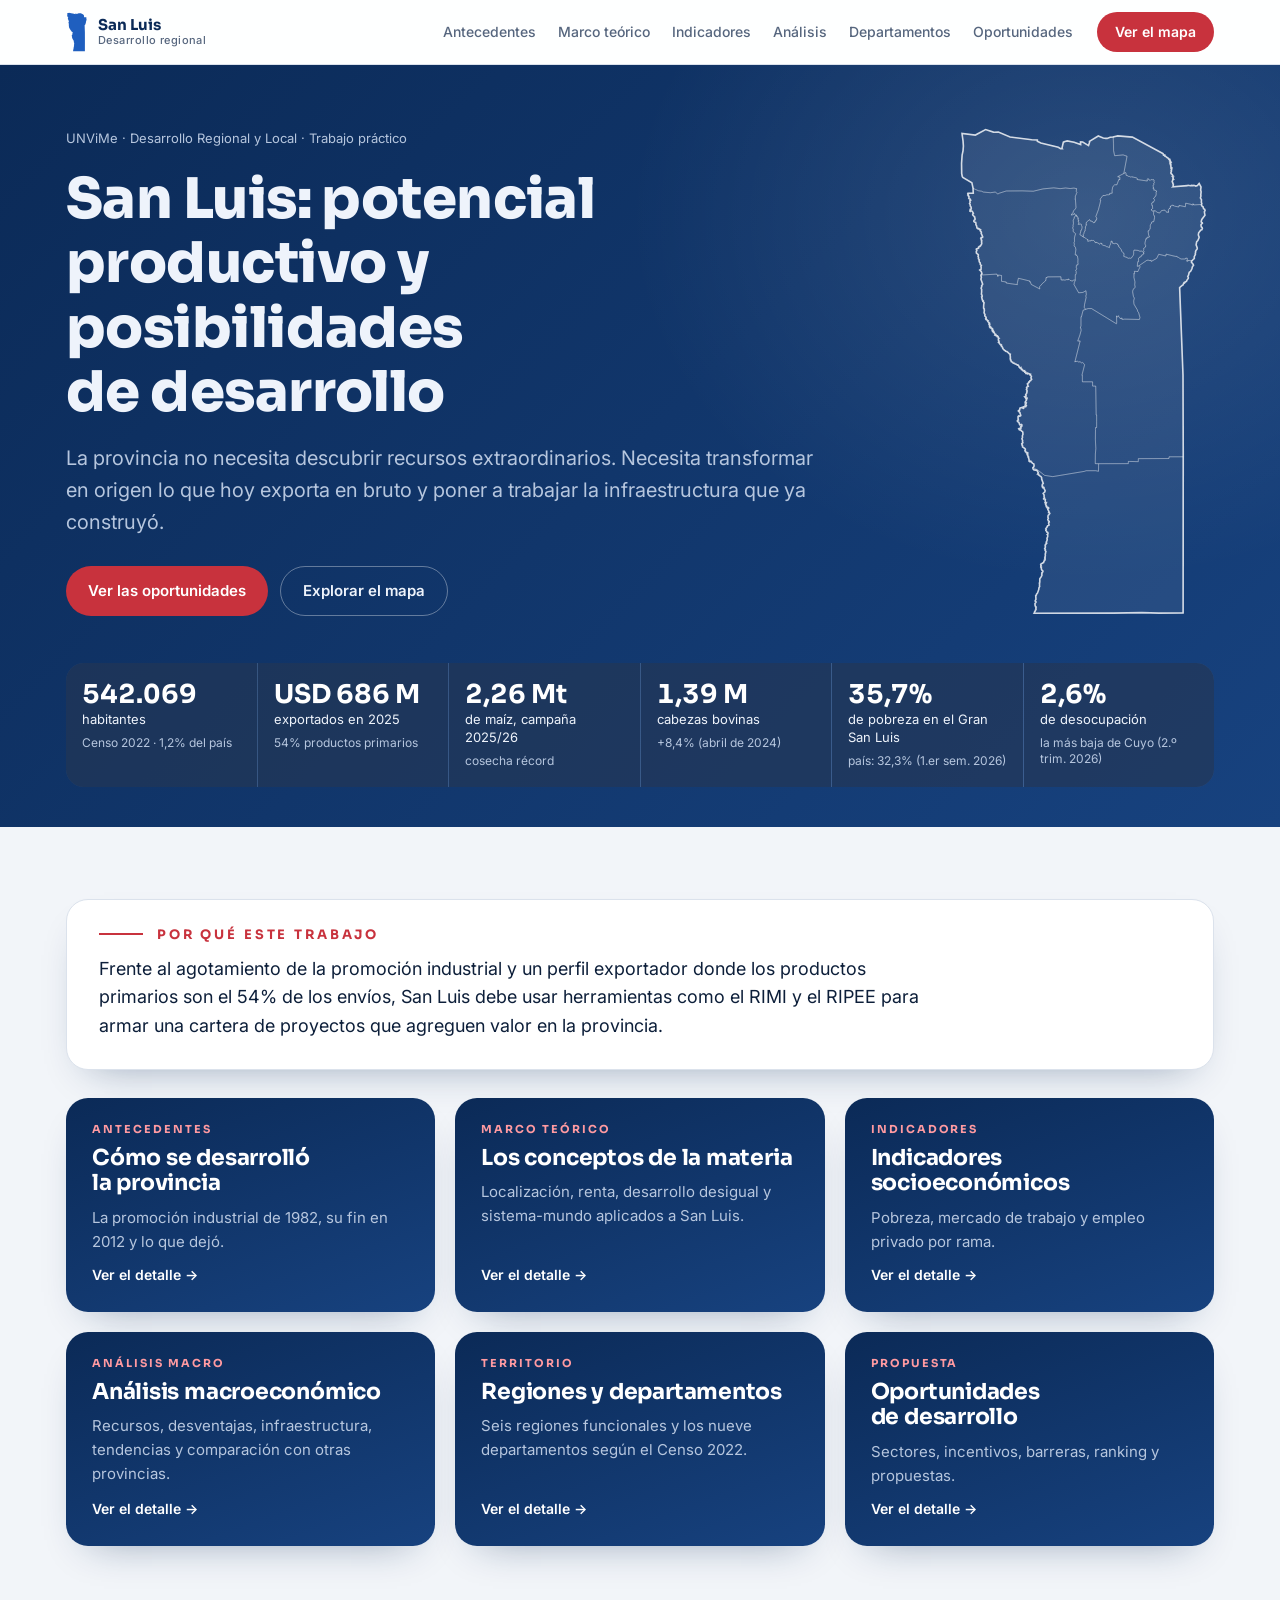
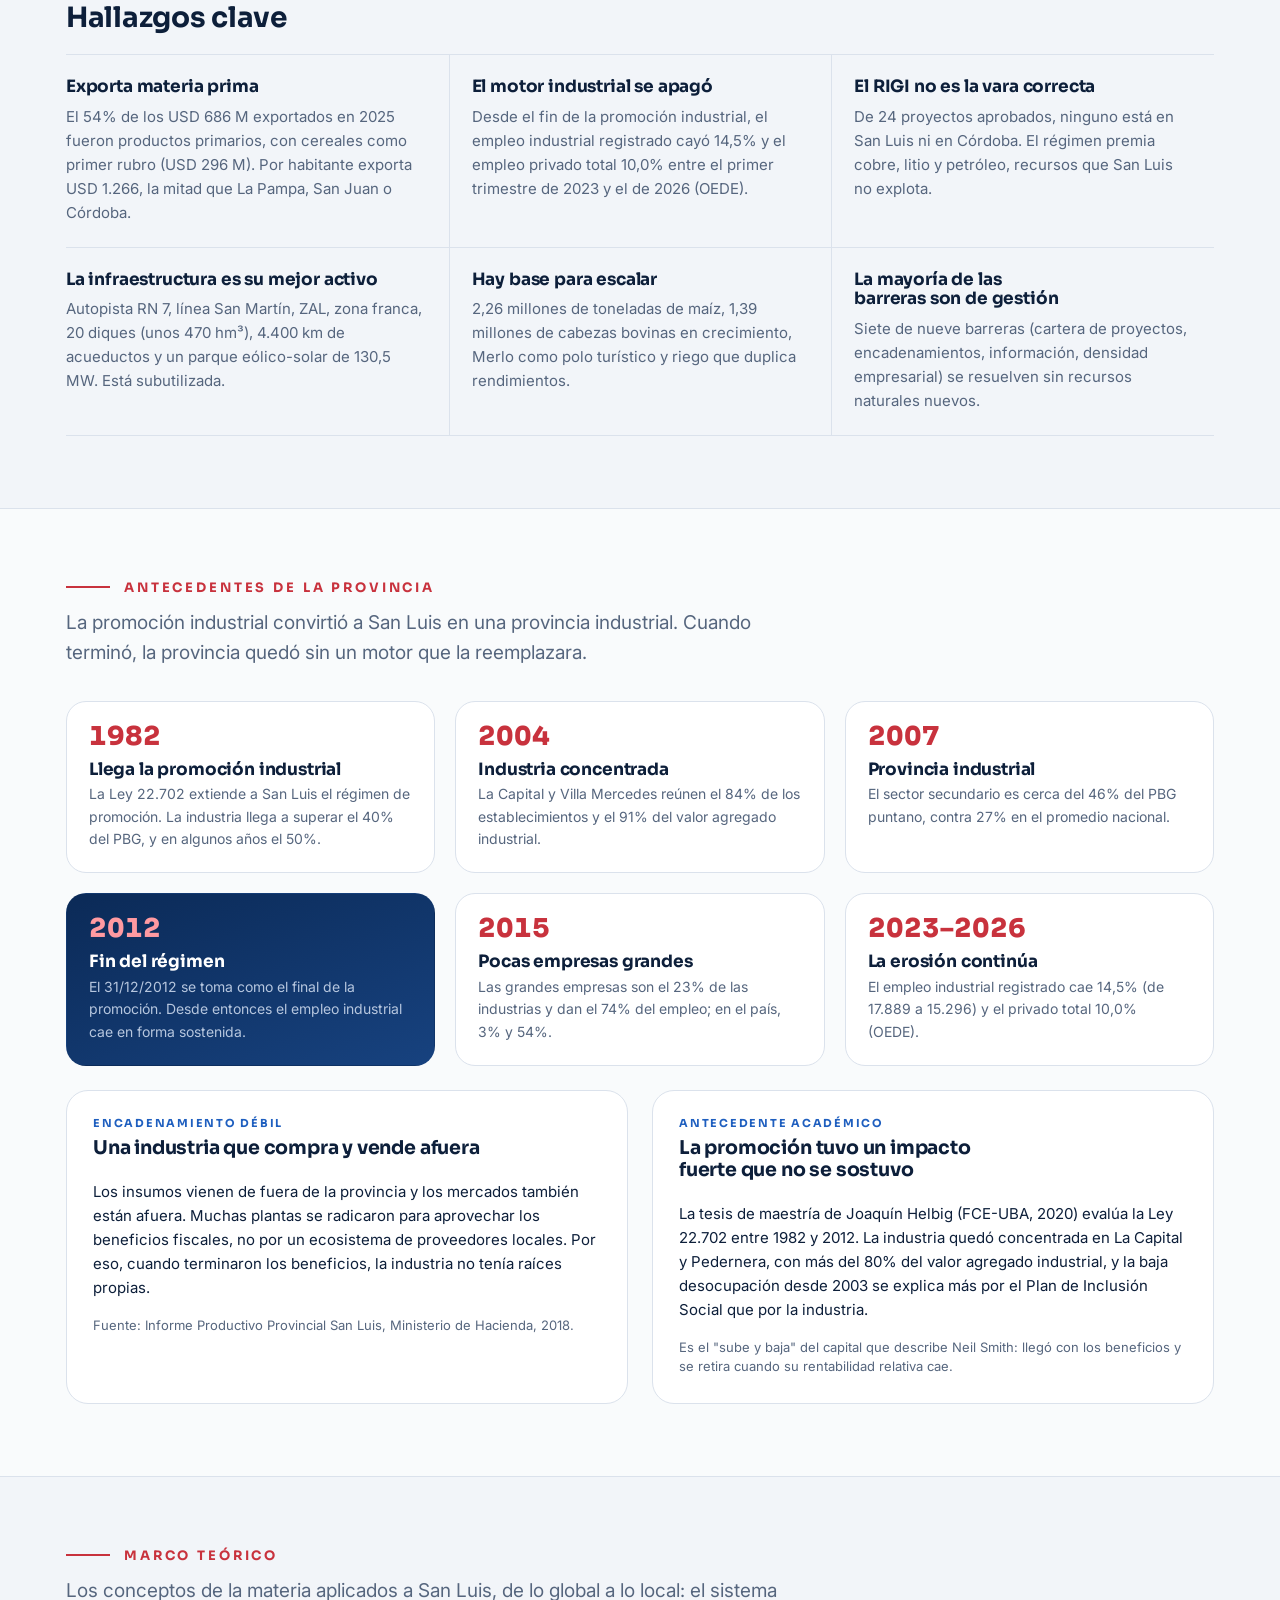
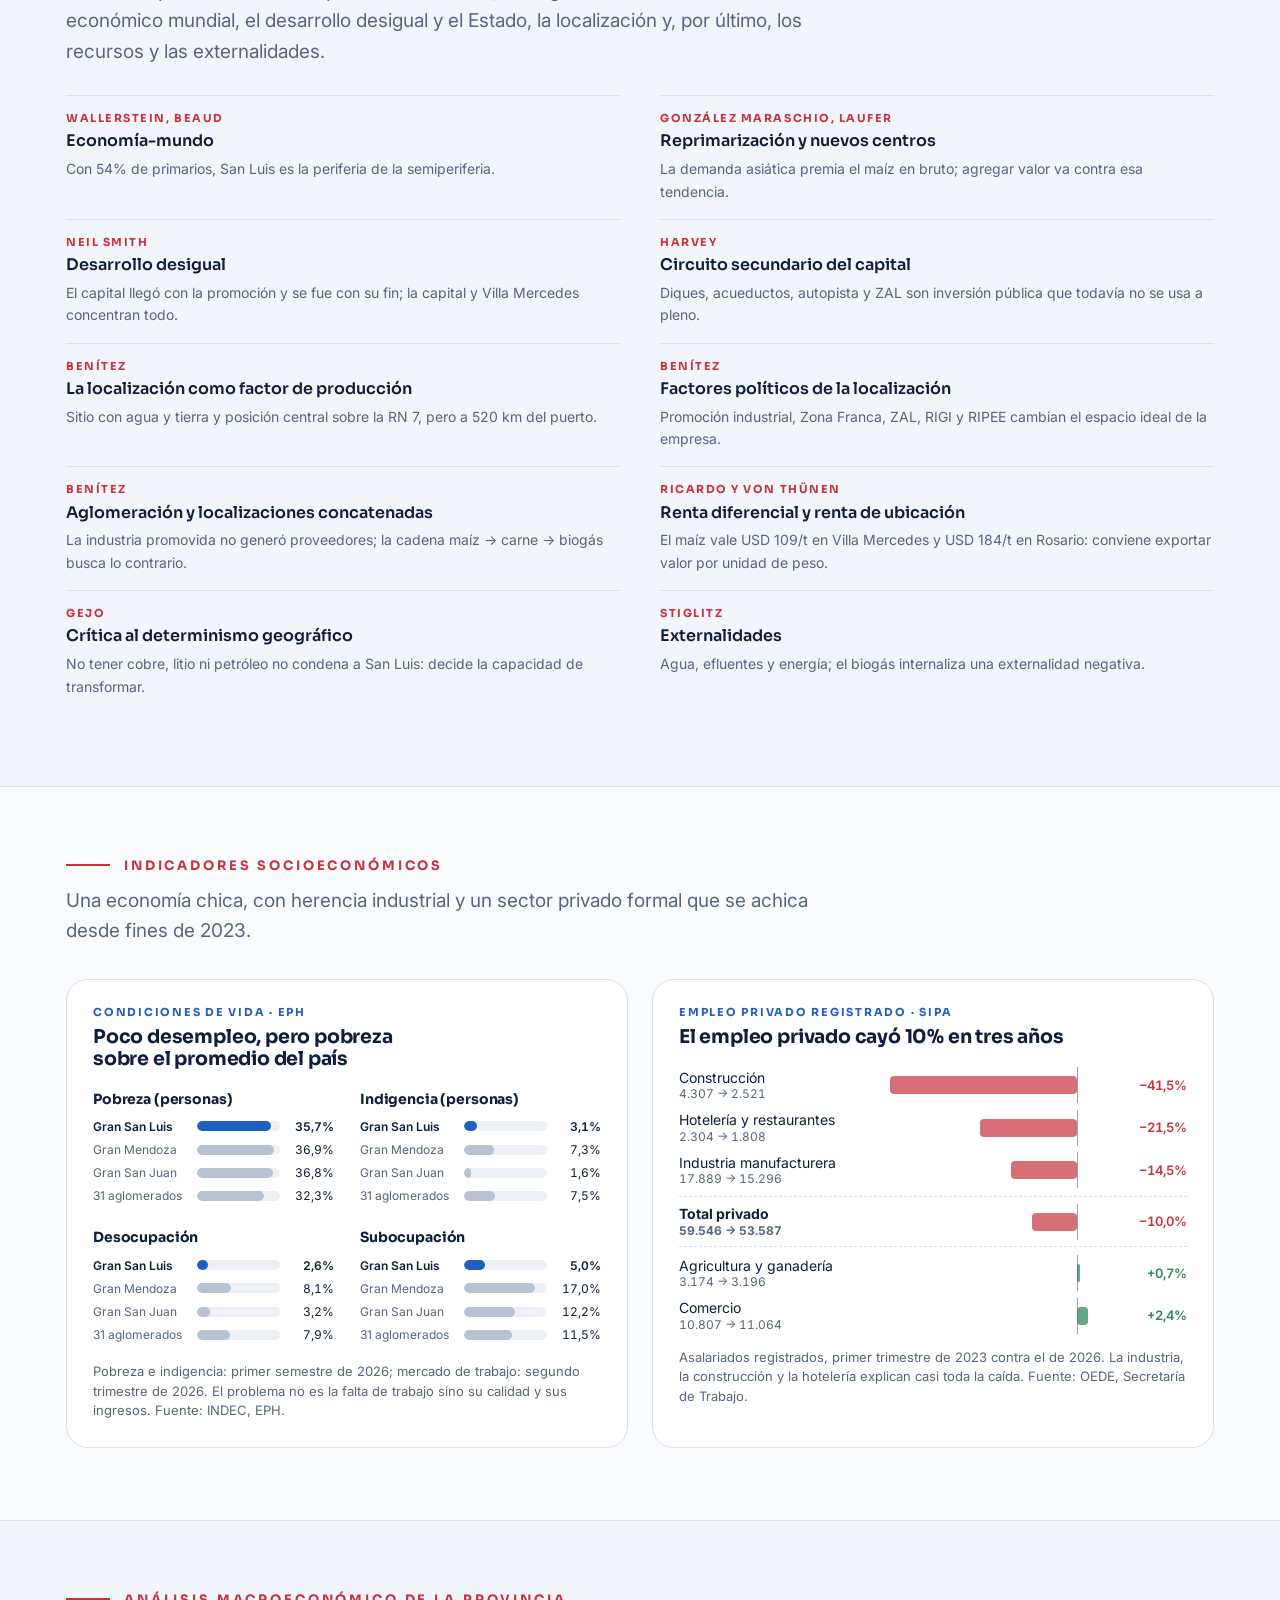
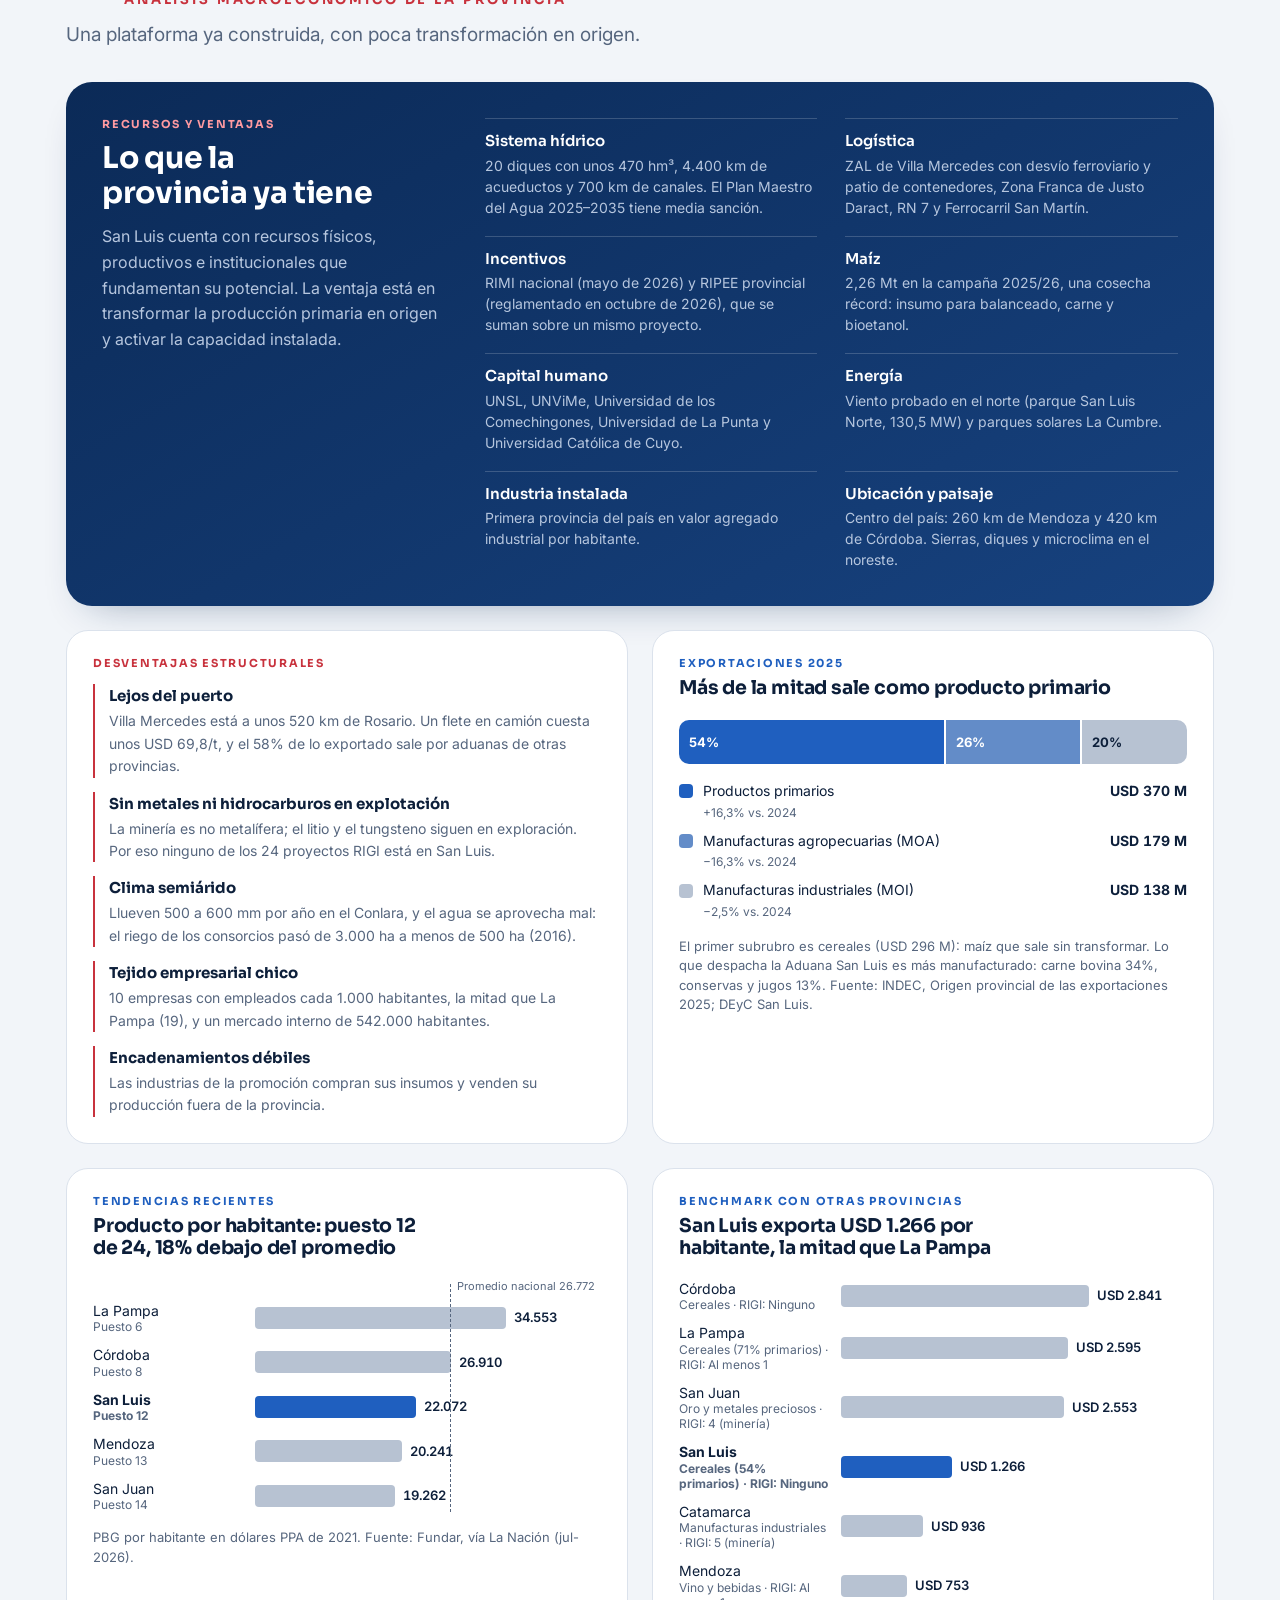
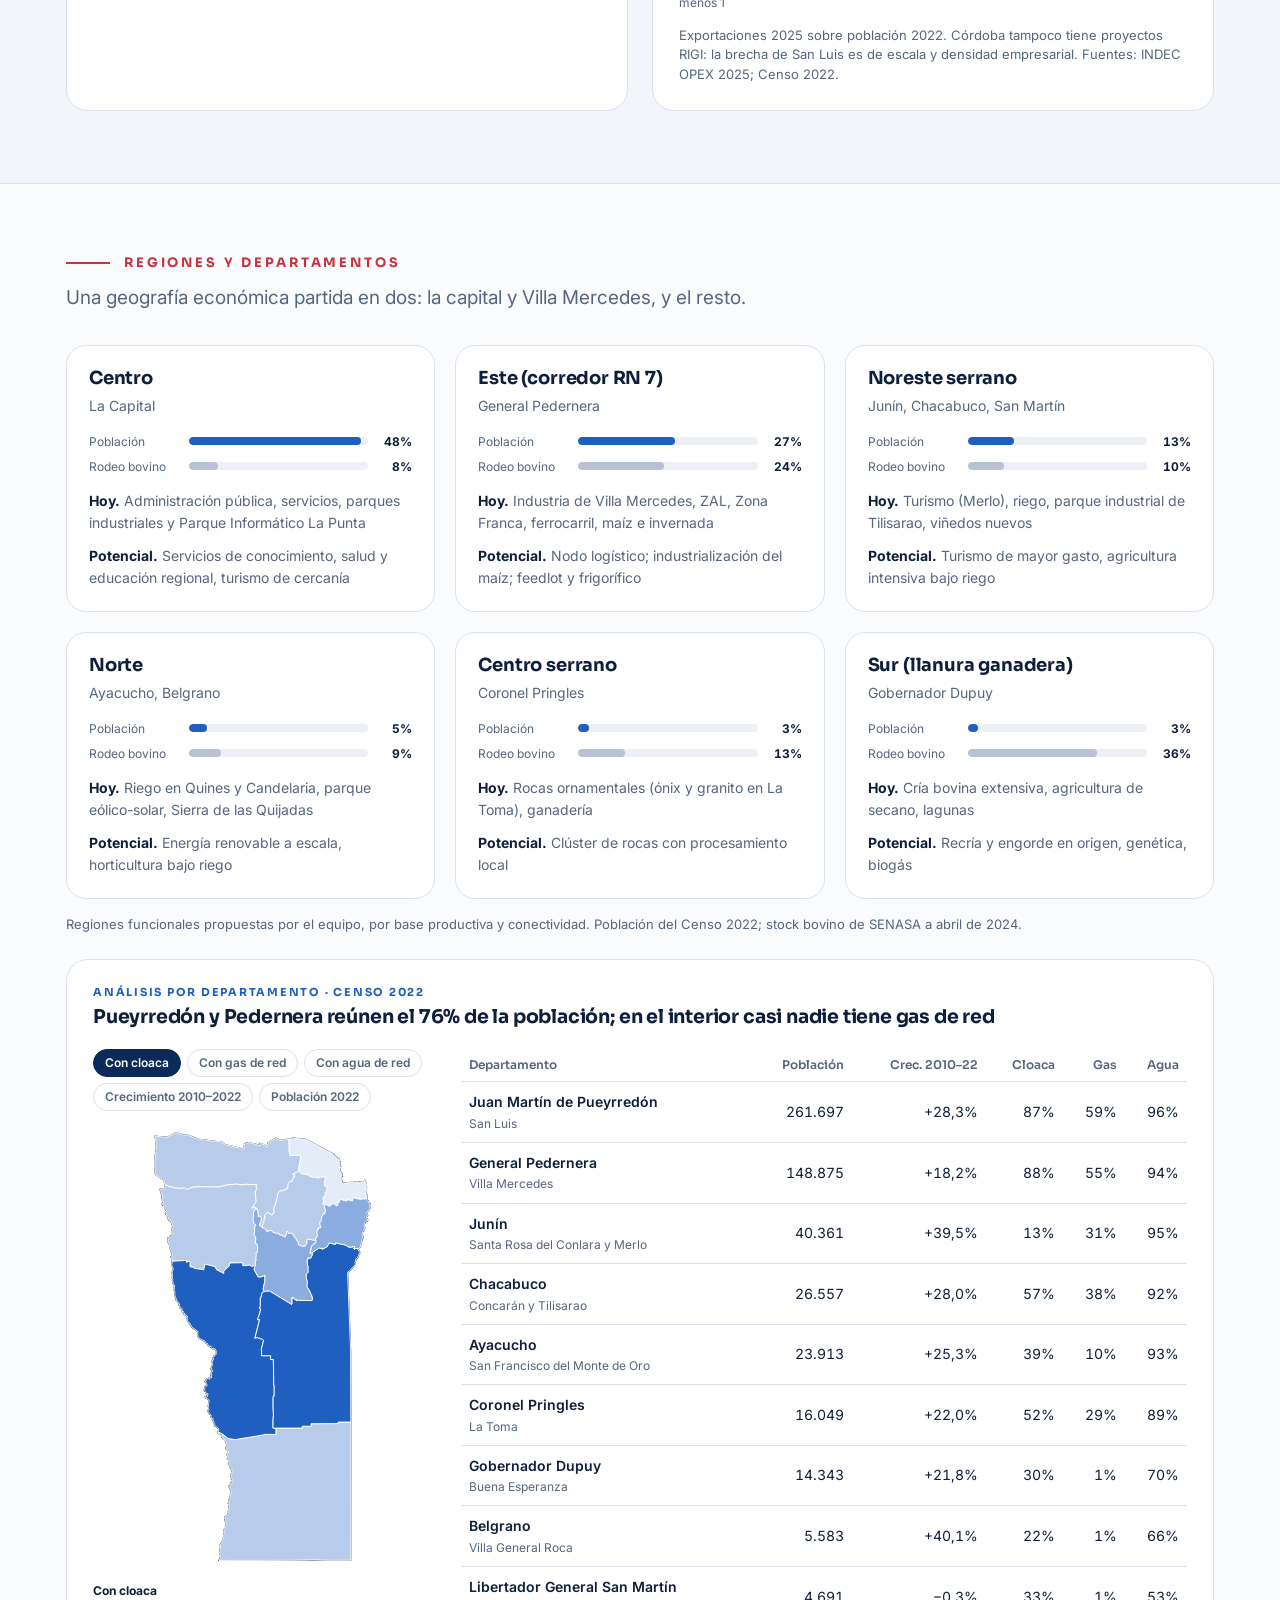
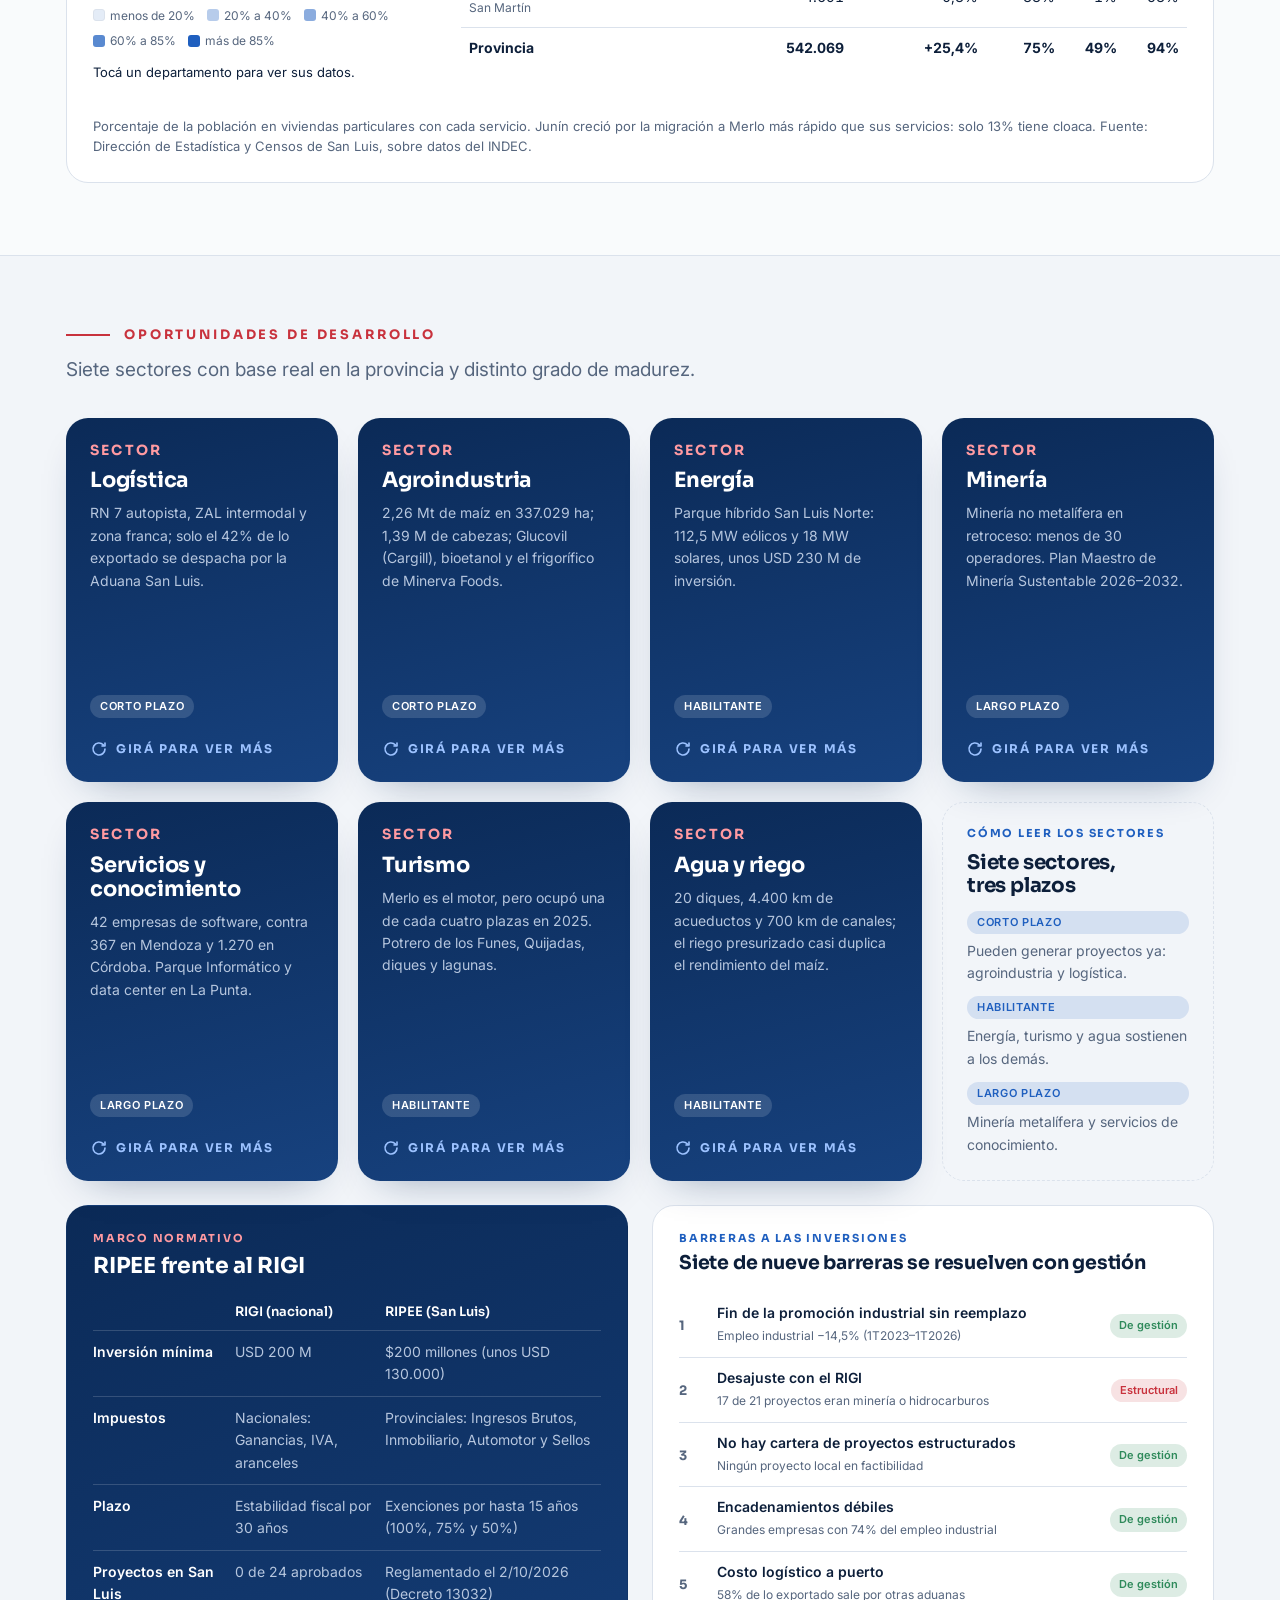
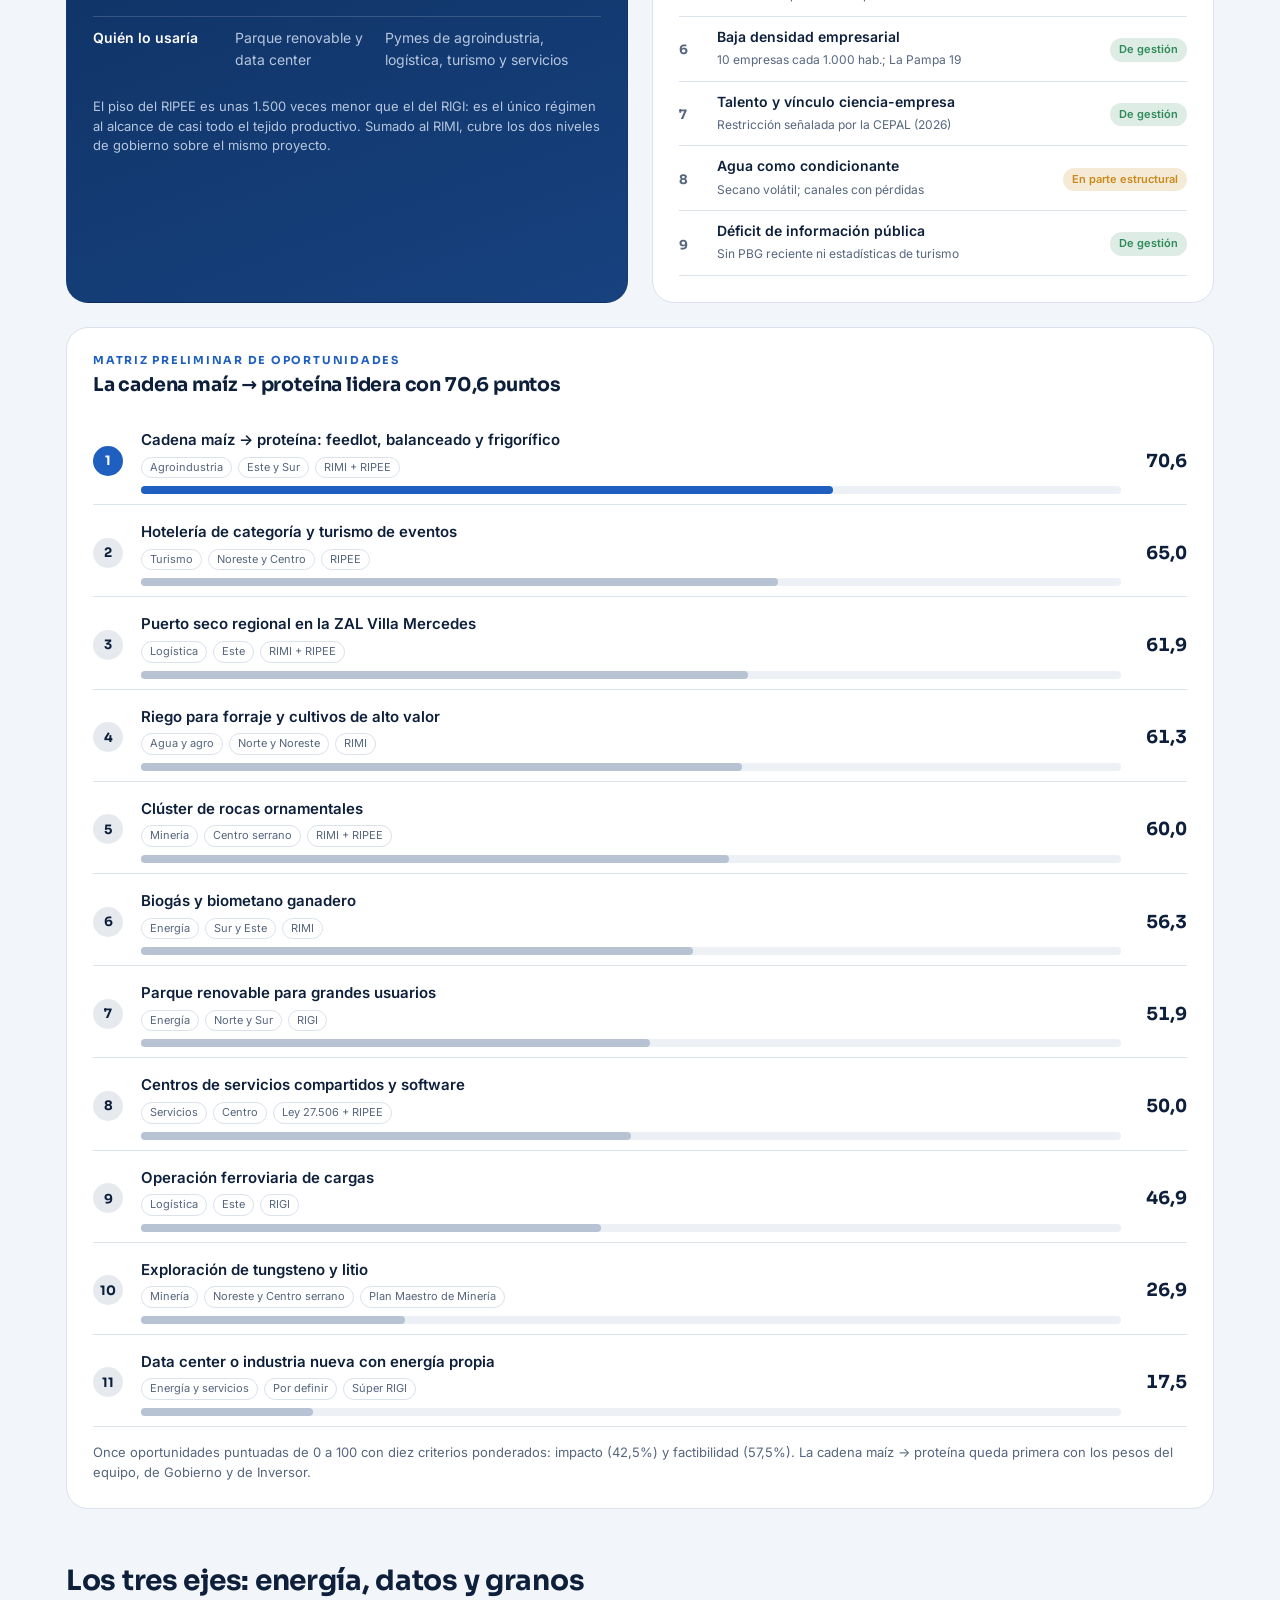
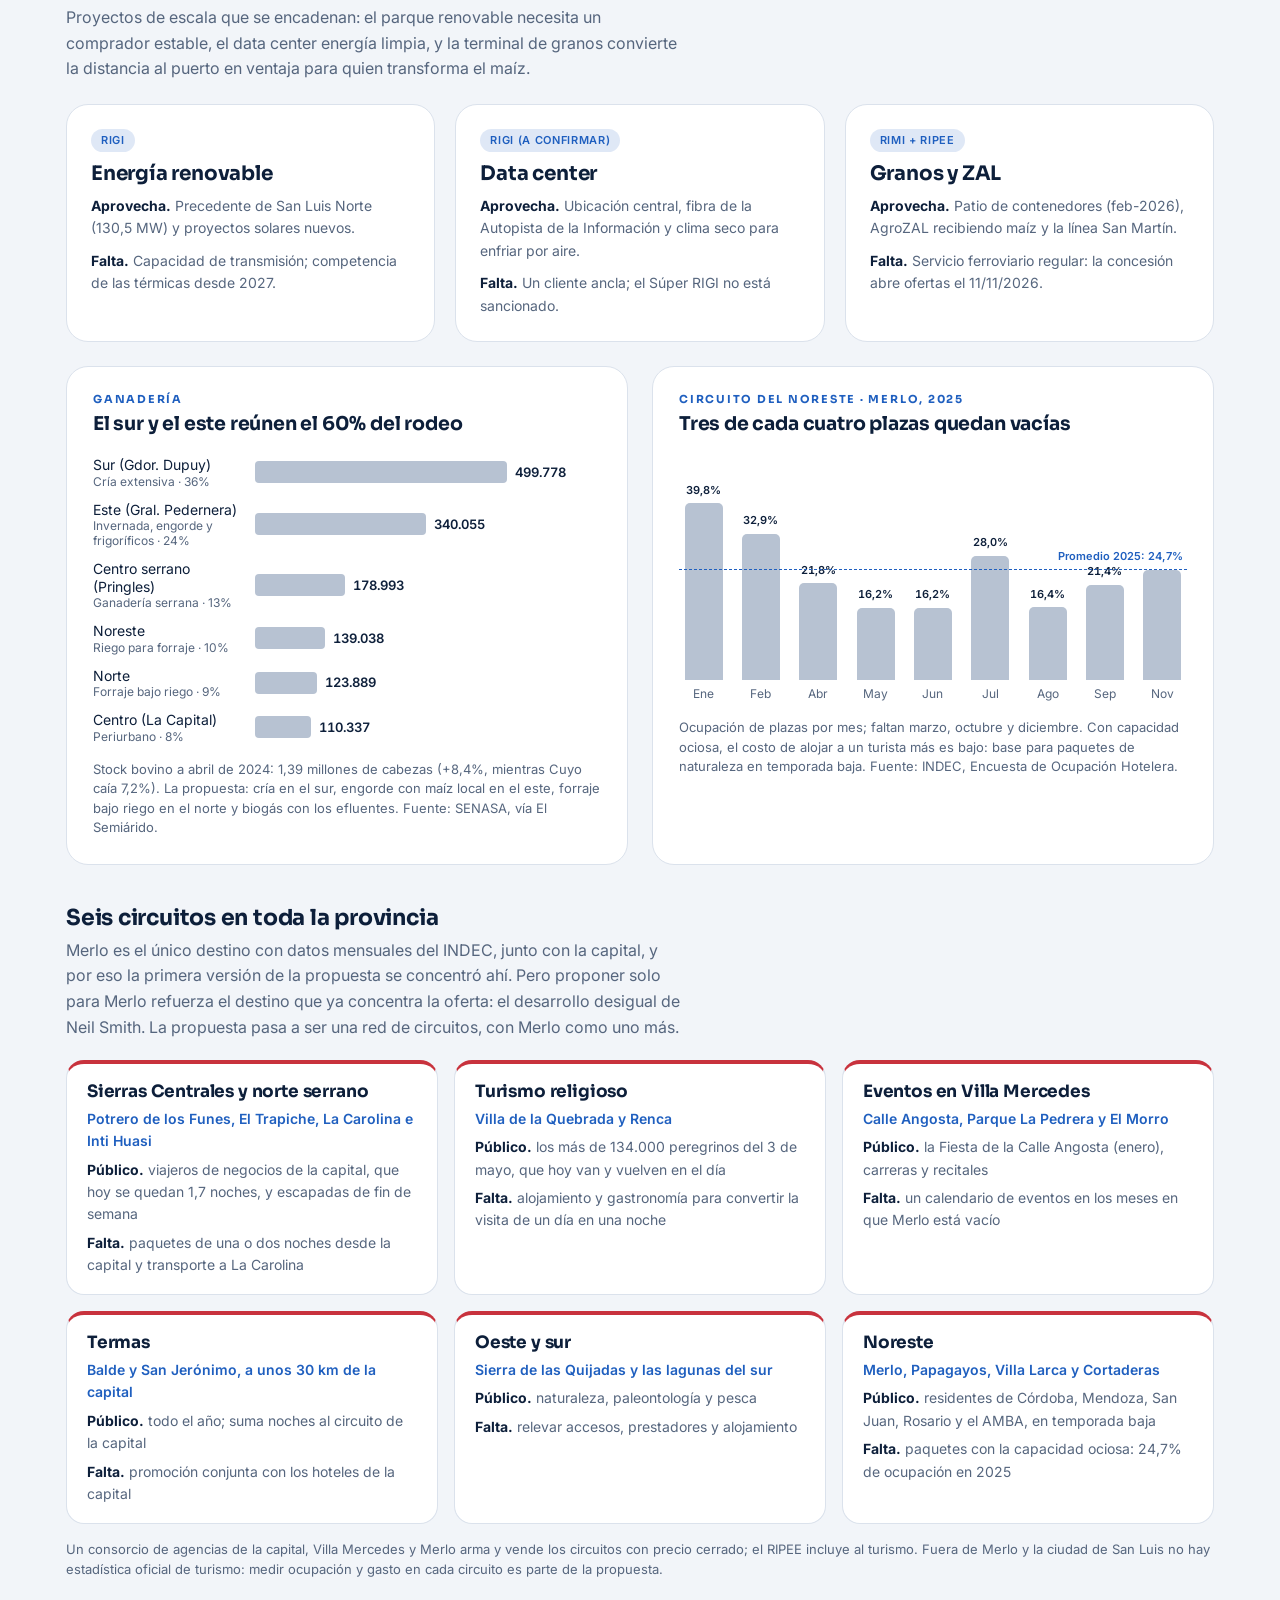
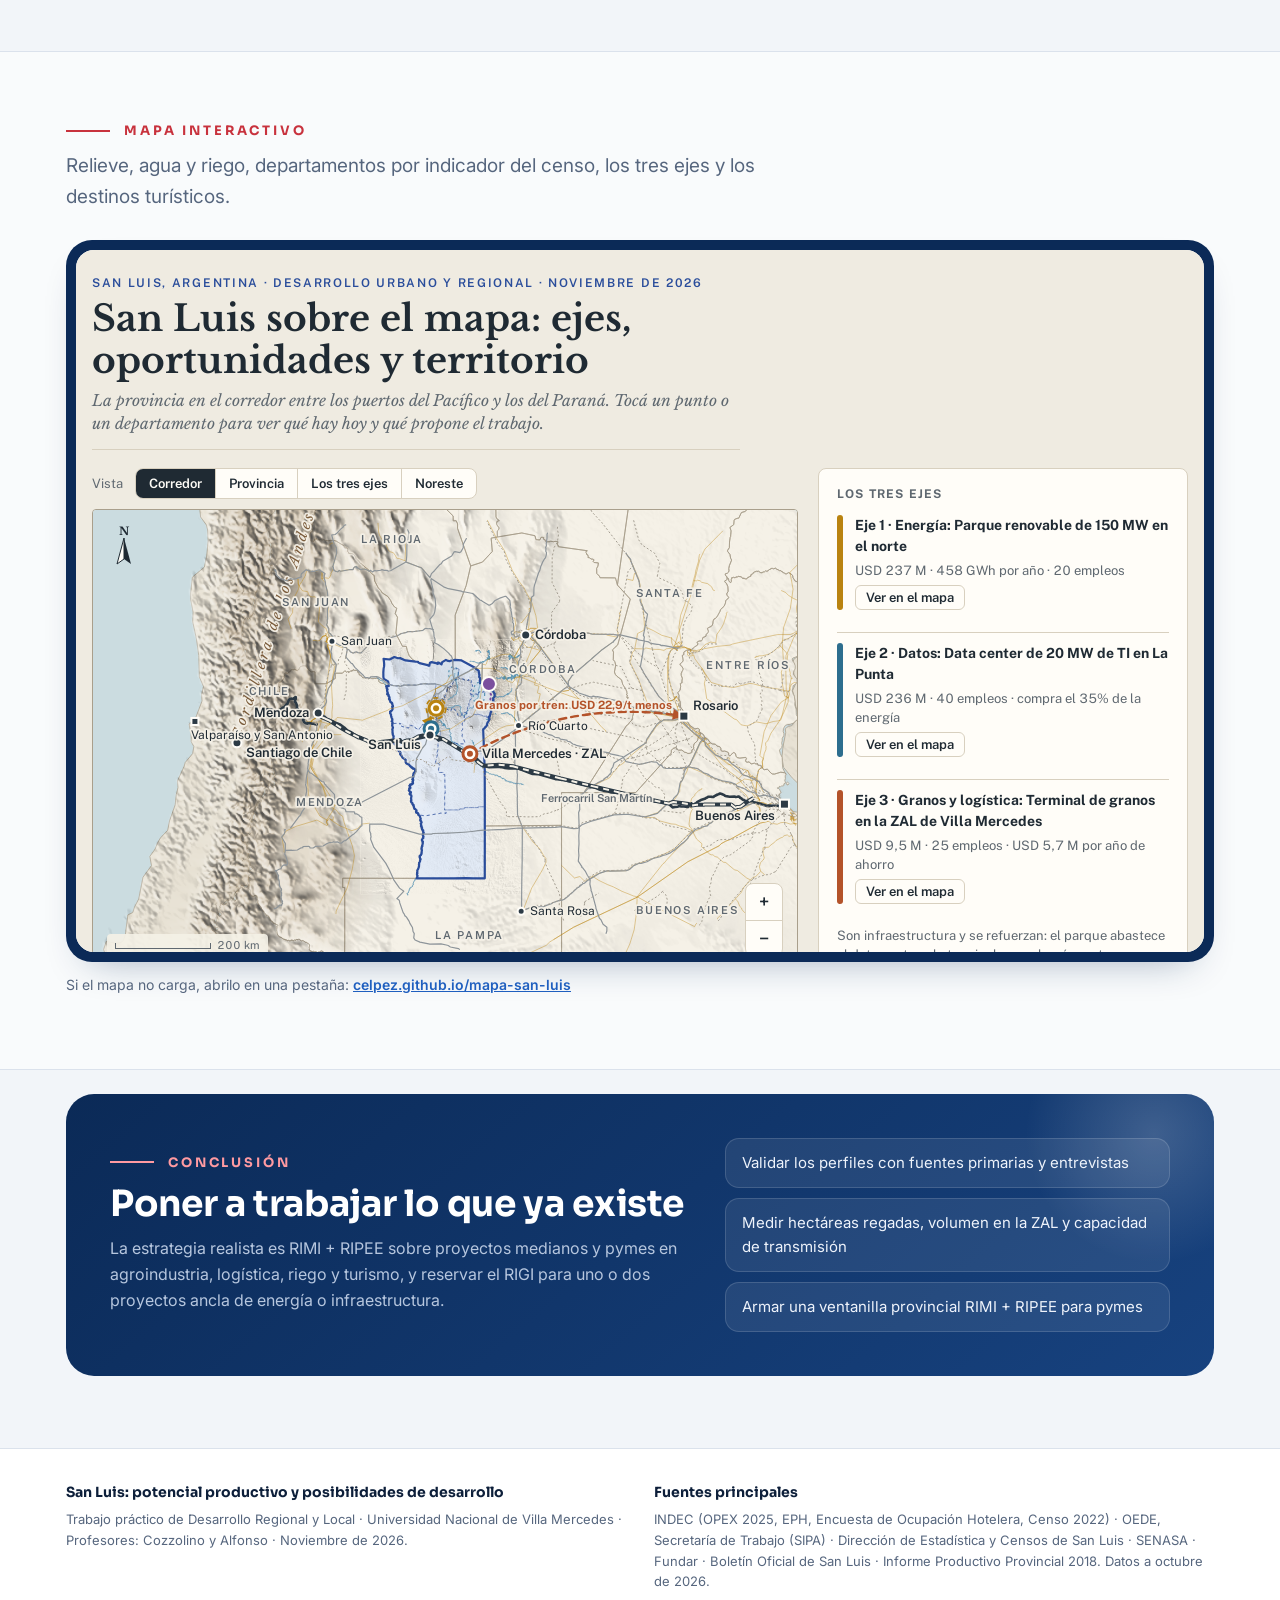
==== sitio/index.html @ ccb3127e "Sitio: marco teórico de lo global a lo local Co-Authored-By: Claude Opus 5.5 <noreply@anthropic.com>" ====
<!doctype html><html lang="es"><head><meta charset="utf-8"><meta name="viewport" content="width=device-width,initial-scale=1,viewport-fit=cover"><style>:root{color-scheme:light}body{margin:0;font:14px system-ui}img{max-width:100%}[hidden]{display:none!important}</style></head><body><title>Potencial productivo de San Luis</title>
<meta name="claude:viewport-fit-sides" content="cover">
<link rel="preconnect" href="https://fonts.googleapis.com">
<link rel="preconnect" href="https://fonts.gstatic.com" crossorigin>
<link rel="stylesheet" href="https://fonts.googleapis.com/css2?family=Inter:wght@400;500;600;700&family=Sora:wght@500;600;700;800&display=swap">
<style>/* Layout: light cool page, deep-navy feature cards with rounded 22px corners, red letter-spaced eyebrows with a rule, content in a 1180px column. */
:root {
  --bg: #f2f5f9;
  --surface: #ffffff;
  --ink: #0d1f3a;
  --muted: #56667e;
  --line: #dbe2ec;
  --navy: #0b2a57;
  --navy-2: #17427f;
  --on-navy: #eef3fb;
  --on-navy-muted: #b6c6de;
  --red: #c8323d;
  --accent: #1f5fbf;
  --grey: #b7c2d2;
  --good: #2f8a5b;
  --bad: #c8323d;
  --warn: #c98a1b;
  --shadow: 0 18px 40px -24px rgba(11, 42, 87, .45);
  --f-display: "Sora", "Segoe UI", system-ui, sans-serif;
  --f-body: "Inter", "Segoe UI", system-ui, sans-serif;
}
@media (prefers-color-scheme: dark) {
  :root:not([data-theme="light"]) {
    --bg: #0a1322; --surface: #111d31; --ink: #e6edf7; --muted: #9aaac1; --line: #22334f;
    --navy: #0f3068; --navy-2: #1b4a8f; --on-navy: #eef3fb; --on-navy-muted: #b9c8e0;
    --red: #f06a73; --accent: #6ea4f4; --grey: #44546e; --good: #5cc28c; --bad: #f06a73; --warn: #e8b04a;
    --shadow: 0 18px 40px -24px rgba(0, 0, 0, .7); color-scheme: dark;
  }
}
:root[data-theme="dark"] {
  --bg: #0a1322; --surface: #111d31; --ink: #e6edf7; --muted: #9aaac1; --line: #22334f;
  --navy: #0f3068; --navy-2: #1b4a8f; --on-navy: #eef3fb; --on-navy-muted: #b9c8e0;
  --red: #f06a73; --accent: #6ea4f4; --grey: #44546e; --good: #5cc28c; --bad: #f06a73; --warn: #e8b04a;
  --shadow: 0 18px 40px -24px rgba(0, 0, 0, .7); color-scheme: dark;
}

* { box-sizing: border-box; }
html { scroll-behavior: smooth; scroll-padding-top: 84px; }
@media (prefers-reduced-motion: reduce) { html { scroll-behavior: auto; } }
body { background: var(--bg); color: var(--ink); font: 400 16px/1.6 var(--f-body); -webkit-font-smoothing: antialiased; }
body::before { content: ""; position: fixed; inset: 0 0 auto; height: env(safe-area-inset-top, 0px); z-index: 30; background: var(--surface); }
h1, h2, h3, h4 { font-family: var(--f-display); line-height: 1.15; margin: 0; text-wrap: balance; letter-spacing: -.01em; }
p { margin: 0; }
a { color: inherit; }
:focus-visible { outline: 3px solid var(--accent); outline-offset: 3px; border-radius: 6px; }
.wrap { max-width: 1180px; margin: 0 auto; padding-left: max(16px, env(safe-area-inset-left, 0px)); padding-right: max(16px, env(safe-area-inset-right, 0px)); }

/* top bar */
.top { position: sticky; top: env(safe-area-inset-top, 0px); z-index: 20; background: color-mix(in srgb, var(--surface) 92%, transparent); backdrop-filter: blur(10px); border-bottom: 1px solid var(--line); }
.top-in { display: flex; align-items: center; gap: 24px; padding-block: 12px; }
.brand { display: flex; align-items: center; gap: 10px; text-decoration: none; font: 700 15px/1.1 var(--f-display); color: var(--navy); }
:root[data-theme="dark"] .brand { color: var(--on-navy); }
@media (prefers-color-scheme: dark) { :root:not([data-theme="light"]) .brand { color: var(--on-navy); } }
.brand svg { width: 22px; height: 40px; }
.brand svg path { fill: var(--accent); }
.brand small { display: block; font: 500 11px/1.3 var(--f-body); color: var(--muted); letter-spacing: .04em; }
.top nav { display: flex; gap: 22px; margin-left: auto; font-size: 14px; font-weight: 500; }
.top nav a { text-decoration: none; color: var(--muted); }
.top nav a:hover { color: var(--ink); }
.cta { text-decoration: none; background: var(--red); color: #fff; font-weight: 600; font-size: 14px; padding: 9px 18px; border-radius: 999px; white-space: nowrap; }
@media (max-width: 860px) { .top nav { display: none; } .cta { margin-left: auto; } }

/* hero */
.hero { background: linear-gradient(135deg, var(--navy) 0%, var(--navy-2) 100%); color: var(--on-navy); padding-block: 56px 40px; position: relative; overflow: hidden; }
.hero::after { content: ""; position: absolute; inset: 0; background: radial-gradient(60% 80% at 85% 20%, rgba(255,255,255,.10), transparent 60%); pointer-events: none; }
.hero-in { display: grid; grid-template-columns: minmax(0, 1fr) 260px; gap: 40px; align-items: center; position: relative; z-index: 1; }
.crumbs { font-size: 13px; color: var(--on-navy-muted); margin-bottom: 18px; }
.hero h1 { font-size: clamp(32px, 5vw, 56px); font-weight: 800; max-width: 16ch; }
.lede { margin-top: 18px; font-size: clamp(17px, 1.6vw, 20px); color: var(--on-navy-muted); max-width: 58ch; }
.hero-cta { display: flex; flex-wrap: wrap; gap: 12px; margin-top: 28px; }
.btn { display: inline-flex; align-items: center; text-decoration: none; font-weight: 600; font-size: 15px; padding: 12px 22px; border-radius: 999px; }
.btn-red { background: var(--red); color: #fff; }
.btn-ghost { border: 1px solid rgba(255,255,255,.35); color: var(--on-navy); }
.btn-ghost:hover { background: rgba(255,255,255,.08); }
.hero-map { width: 100%; max-width: 260px; height: auto; justify-self: end; }
.hm-sl { fill: rgba(255,255,255,.07); stroke: rgba(255,255,255,.75); stroke-width: 1.4; }
.hm-d { fill: none; stroke: rgba(255,255,255,.35); stroke-width: .6; }
@media (max-width: 760px) { .hero-in { grid-template-columns: 1fr; } .hero-map { display: none; } }
.kpis { list-style: none; margin: 40px 0 0; padding: 0; display: grid; grid-template-columns: repeat(6, minmax(0, 1fr)); gap: 1px; background: rgba(255,255,255,.16); border-radius: 18px; overflow: hidden; position: relative; z-index: 1; }
.kpis li { background: rgba(8, 28, 60, .55); padding: 18px 16px; display: flex; flex-direction: column; gap: 2px; min-width: 0; }
.kpis b { font: 700 clamp(20px, 2.2vw, 26px)/1.1 var(--f-display); font-variant-numeric: tabular-nums; color: #fff; }
.kpis span { font-size: 13px; color: var(--on-navy); line-height: 1.35; }
.kpis small { font-size: 12px; color: var(--on-navy-muted); line-height: 1.35; margin-top: 4px; }
@media (max-width: 980px) { .kpis { grid-template-columns: repeat(3, minmax(0, 1fr)); } }
@media (max-width: 520px) { .kpis { grid-template-columns: repeat(2, minmax(0, 1fr)); } }

/* sections */
.sec { padding-block: 72px; }
.sec.alt { background: color-mix(in srgb, var(--surface) 55%, var(--bg)); border-block: 1px solid var(--line); }
.eyebrow { display: flex; align-items: center; gap: 14px; color: var(--red); font: 700 13px/1 var(--f-display); letter-spacing: .22em; text-transform: uppercase; }
.eyebrow span { width: 44px; height: 2px; background: currentColor; flex: none; }
.eyebrow.light { color: #ff9aa1; }
.sub { margin-top: 14px; font-size: 19px; color: var(--muted); max-width: 62ch; }
.sub.tight { margin-top: 8px; font-size: 16px; }
.h2 { font-size: 28px; margin-top: 56px; }
.h3 { font-size: 22px; margin-top: 40px; }
.kicker { display: block; font: 700 11px/1.2 var(--f-display); letter-spacing: .16em; text-transform: uppercase; color: var(--accent); }
.kicker.red { color: var(--red); }
.note { margin-top: 16px; font-size: 13px; color: var(--muted); line-height: 1.5; }

.why { background: var(--surface); border: 1px solid var(--line); border-radius: 22px; padding: 28px 32px; box-shadow: var(--shadow); }
.why-p { margin-top: 14px; font-size: 18px; max-width: 75ch; }
.ejes3 { display: grid; grid-template-columns: repeat(3, minmax(0, 1fr)); gap: 20px; margin-top: 28px; }
.eje-card { text-decoration: none; background: linear-gradient(160deg, var(--navy), var(--navy-2)); color: var(--on-navy); border-radius: 22px; padding: 26px; display: flex; flex-direction: column; gap: 10px; min-height: 200px; box-shadow: var(--shadow); transition: transform .2s ease; }
.eje-card:hover { transform: translateY(-3px); }
.eje-card h3 { font-size: 22px; color: #fff; }
.eje-card p { color: var(--on-navy-muted); font-size: 15px; }
.ec-k { font: 700 11px/1 var(--f-display); letter-spacing: .18em; text-transform: uppercase; color: #ff9aa1; }
.ec-go { margin-top: auto; font-weight: 600; font-size: 14px; color: #fff; }
@media (prefers-reduced-motion: reduce) { .eje-card { transition: none; } .eje-card:hover { transform: none; } }
@media (max-width: 820px) { .ejes3 { grid-template-columns: 1fr; } .eje-card { min-height: 0; } }
.finds { display: grid; grid-template-columns: repeat(3, minmax(0, 1fr)); gap: 0; margin-top: 20px; border-top: 1px solid var(--line); }
.finds article { padding: 22px 22px 22px 0; border-bottom: 1px solid var(--line); min-width: 0; }
.finds article + article { padding-left: 0; }
.finds h3 { font-size: 17px; margin-bottom: 8px; }
.finds p { font-size: 15px; color: var(--muted); }
@media (min-width: 821px) { .finds article:not(:nth-child(3n+1)) { padding-left: 22px; border-left: 1px solid var(--line); } }
@media (max-width: 820px) { .finds { grid-template-columns: 1fr; } }

.feature { margin-top: 32px; background: linear-gradient(150deg, var(--navy), var(--navy-2)); color: var(--on-navy); border-radius: 26px; padding: 36px; display: grid; grid-template-columns: minmax(0, .8fr) minmax(0, 1.6fr); gap: 36px; box-shadow: var(--shadow); }
.feature .kicker { color: #ff9aa1; }
.feature h2 { font-size: 30px; margin-top: 10px; color: #fff; }
.ft-txt p { margin-top: 14px; color: var(--on-navy-muted); }
.ft-grid { display: grid; grid-template-columns: repeat(2, minmax(0, 1fr)); gap: 18px 28px; margin: 0; }
.ft-grid div { border-top: 1px solid rgba(255,255,255,.18); padding-top: 12px; min-width: 0; }
.ft-grid dt { font: 600 15px/1.3 var(--f-display); color: #fff; }
.ft-grid dd { margin: 4px 0 0; font-size: 14px; color: var(--on-navy-muted); line-height: 1.5; }
@media (max-width: 860px) { .feature { grid-template-columns: 1fr; padding: 26px; } .ft-grid { grid-template-columns: 1fr; } }

.two { display: grid; grid-template-columns: repeat(2, minmax(0, 1fr)); gap: 24px; margin-top: 24px; }
@media (max-width: 900px) { .two { grid-template-columns: 1fr; } }
.panel { background: var(--surface); border: 1px solid var(--line); border-radius: 22px; padding: 26px; min-width: 0; }
.panel.wide { margin-top: 24px; }
.panel.navy { background: linear-gradient(160deg, var(--navy), var(--navy-2)); color: var(--on-navy); border-color: transparent; }
.panel.navy .kicker { color: #ff9aa1; }
.panel.navy h3 { color: #fff; font-size: 22px; margin: 8px 0 16px; }
.panel.navy .note { color: var(--on-navy-muted); }
.ch-t { font-size: 19px; margin: 8px 0 20px; }
.dlist { list-style: none; margin: 14px 0 0; padding: 0; display: grid; gap: 14px; }
.dlist li { display: grid; gap: 2px; padding-left: 14px; border-left: 2px solid var(--red); }
.dlist b { font-family: var(--f-display); font-size: 15px; }
.dlist span { font-size: 14px; color: var(--muted); }

/* stacked bar */
.st-bar { display: flex; height: 44px; border-radius: 10px; overflow: hidden; gap: 2px; }
.st-s { display: flex; align-items: center; padding-left: 10px; color: #fff; font-size: 13px; min-width: 0; }
.st-s.s0 { background: var(--accent); }
.st-s.s1 { background: color-mix(in srgb, var(--accent) 55%, var(--grey)); }
.st-s.s2 { background: var(--grey); color: var(--ink); }
.st-leg { list-style: none; margin: 16px 0 0; padding: 0; display: grid; gap: 8px; font-size: 14px; }
.st-leg li { display: grid; grid-template-columns: 14px minmax(0, 1fr) auto; gap: 4px 10px; align-items: center; }
.st-leg b { font-variant-numeric: tabular-nums; }
.st-leg em { grid-column: 2 / -1; font-style: normal; font-size: 12px; color: var(--muted); margin-top: -4px; }
.sw { width: 14px; height: 14px; border-radius: 4px; }
.sw.s0 { background: var(--accent); } .sw.s1 { background: color-mix(in srgb, var(--accent) 55%, var(--grey)); } .sw.s2 { background: var(--grey); }

/* EPH small multiples */
.eph { display: grid; grid-template-columns: repeat(2, minmax(0, 1fr)); gap: 22px 26px; }
.eph h4 { font-size: 14px; margin-bottom: 8px; }
.eb { display: grid; grid-template-columns: 96px minmax(0, 1fr) 46px; gap: 8px; align-items: center; font-size: 12px; color: var(--muted); padding-block: 2px; }
.eb-t { height: 10px; background: color-mix(in srgb, var(--grey) 25%, transparent); border-radius: 5px; overflow: hidden; }
.eb-b { display: block; height: 100%; background: var(--grey); border-radius: 5px; }
.eb-v { text-align: right; font-variant-numeric: tabular-nums; color: var(--ink); }
.eb.is-accent { color: var(--ink); font-weight: 600; }
.eb.is-accent .eb-b { background: var(--accent); }
@media (max-width: 520px) { .eph { grid-template-columns: 1fr; } }

/* diverging */
.div-chart { display: grid; gap: 10px; }
.dc-row { display: grid; grid-template-columns: minmax(0, 170px) minmax(0, 1fr) 60px; gap: 12px; align-items: center; }
.dc-l { font-size: 14px; line-height: 1.25; }
.dc-l small { display: block; font-size: 12px; color: var(--muted); font-variant-numeric: tabular-nums; }
.dc-track { position: relative; height: 24px; }
.dc-track::before { content: ""; position: absolute; left: 85%; top: -6px; bottom: -6px; width: 1px; background: var(--muted); opacity: .6; }
.dc-b { position: absolute; top: 3px; height: 18px; width: var(--w); border-radius: 4px; }
.dc-b.neg { right: 15%; background: color-mix(in srgb, var(--bad) 70%, transparent); }
.dc-b.pos { left: 85%; background: color-mix(in srgb, var(--good) 75%, transparent); }
.dc-v { font-size: 13px; font-weight: 600; font-variant-numeric: tabular-nums; text-align: right; }
.dc-v.neg { color: var(--bad); } .dc-v.pos { color: var(--good); }
.dc-row.is-total .dc-l { font-weight: 700; }
.dc-row.is-total { border-block: 1px dashed var(--line); padding-block: 8px; }
@media (max-width: 520px) { .dc-row { grid-template-columns: minmax(0, 116px) minmax(0, 1fr) 54px; gap: 8px; } }

/* horizontal bars */
.hbars { position: relative; display: grid; gap: 12px; }
.hb { display: grid; grid-template-columns: minmax(0, 150px) minmax(0, 1fr); gap: 12px; align-items: center; }
.hb-l { font-size: 14px; line-height: 1.25; }
.hb-l small { display: block; font-size: 12px; color: var(--muted); }
.hb-t { height: 22px; display: flex; align-items: center; min-width: 0; }
.hb-b { flex: none; height: 100%; width: calc((100% - 84px) * var(--f)); background: var(--grey); border-radius: 4px; }
.hb-v { margin-left: 8px; font-size: 13px; font-weight: 600; font-variant-numeric: tabular-nums; white-space: nowrap; }
.hb.is-accent .hb-l { font-weight: 700; }
.hb.is-accent .hb-b { background: var(--accent); }
.hbars:has(.hb-ref) { padding-top: 22px; }
.hb-ref { position: absolute; top: 4px; bottom: 0; left: calc(162px + (100% - 162px - 84px) * var(--xf)); border-left: 1.5px dashed var(--muted); z-index: 1; pointer-events: none; }
.hb-ref span { position: absolute; top: -6px; left: 6px; font-size: 11px; color: var(--muted); white-space: nowrap; }
@media (max-width: 520px) { .hb { grid-template-columns: minmax(0, 110px) minmax(0, 1fr); } .hb-ref { left: calc(122px + (100% - 122px - 84px) * var(--xf)); } }

/* vertical columns (Merlo) */
.vchart { --plot: 200px; }
.vc-plot { position: relative; display: grid; grid-template-columns: repeat(9, minmax(0, 1fr)); gap: 8px; padding-top: 24px; }
.vc { display: flex; flex-direction: column; align-items: center; gap: 6px; min-width: 0; }
.vc-bw { height: var(--plot); width: 100%; display: flex; flex-direction: column; justify-content: flex-end; align-items: center; gap: 4px; }
.vc-b { width: 100%; max-width: 38px; background: var(--grey); border-radius: 5px 5px 0 0; }
.vc-v { font-size: 11px; font-weight: 600; font-variant-numeric: tabular-nums; white-space: nowrap; }
.vc-l { font-size: 12px; color: var(--muted); line-height: 16px; }
.vc-refline { position: absolute; left: 0; right: 0; bottom: calc(22px + var(--plot) * var(--ref) / 100); border-top: 1.5px dashed var(--accent); z-index: 1; pointer-events: none; }
.vc-refline span { position: absolute; right: 0; top: -22px; font-size: 11px; font-weight: 600; color: var(--accent); background: var(--surface); padding: 0 4px; border-radius: 4px; }
@media (max-width: 520px) { .vc-v { font-size: 9px; } .vc-plot { gap: 4px; } }

/* ranking */
.rank { list-style: none; margin: 0; padding: 0; display: grid; gap: 4px; }
.rk { display: grid; grid-template-columns: 34px minmax(0, 1fr) 52px; gap: 14px; align-items: center; padding: 10px 0; border-bottom: 1px solid var(--line); }
.rk-n { width: 30px; height: 30px; border-radius: 50%; display: grid; place-items: center; font: 700 13px/1 var(--f-display); background: color-mix(in srgb, var(--grey) 35%, transparent); }
.rk.is-accent .rk-n { background: var(--accent); color: #fff; }
.rk-m b { font-size: 15px; font-weight: 600; }
.rk-tags { display: flex; flex-wrap: wrap; gap: 6px; margin: 4px 0 8px; }
.rk-tags em { font-style: normal; font-size: 11px; color: var(--muted); border: 1px solid var(--line); border-radius: 999px; padding: 1px 8px; }
.rk-t { display: block; height: 8px; border-radius: 4px; background: color-mix(in srgb, var(--grey) 25%, transparent); }
.rk-b { display: block; height: 100%; border-radius: 4px; background: var(--grey); }
.rk.is-accent .rk-b { background: var(--accent); }
.rk-v { font: 700 18px/1 var(--f-display); text-align: right; font-variant-numeric: tabular-nums; }

/* flip cards */
.flips { display: grid; grid-template-columns: repeat(4, minmax(0, 1fr)); gap: 20px; margin-top: 32px; }
@media (max-width: 1060px) { .flips { grid-template-columns: repeat(2, minmax(0, 1fr)); } }
@media (max-width: 560px) { .flips { grid-template-columns: 1fr; } }
.flip-key { border: 1px dashed var(--line); border-radius: 22px; padding: 24px; display: flex; flex-direction: column; gap: 10px; min-width: 0; }
.flip-key h3 { font-size: 20px; }
.flip-key ul { list-style: none; margin: 4px 0 0; padding: 0; display: grid; gap: 12px; font-size: 14px; color: var(--muted); }
.flip-key li { display: grid; gap: 6px; }
.flip-key .pill { margin-top: 0; background: color-mix(in srgb, var(--accent) 14%, transparent); color: var(--accent); }
.flip { position: relative; display: grid; perspective: 1200px; }
.face { grid-area: 1 / 1; border-radius: 22px; padding: 24px 24px 64px; backface-visibility: hidden; -webkit-backface-visibility: hidden; transition: transform .6s cubic-bezier(.2,.7,.2,1); display: flex; flex-direction: column; gap: 10px; min-width: 0; }
.front { background: linear-gradient(165deg, var(--navy), var(--navy-2)); color: var(--on-navy); box-shadow: var(--shadow); }
.front .kicker, .back .kicker { color: #ff9aa1; }
.front h3, .back h3 { font-size: 21px; color: #fff; }
.front p { font-size: 14px; color: var(--on-navy-muted); }
.back { background: var(--red); color: #fff; transform: rotateY(180deg); }
.back .kicker { color: rgba(255,255,255,.8); }
.back ul { margin: 0; padding-left: 18px; font-size: 14px; display: grid; gap: 6px; }
.flip.flipped .front { transform: rotateY(-180deg); }
.flip.flipped .back { transform: rotateY(0); }
.pill { align-self: flex-start; font: 600 11px/1 var(--f-body); letter-spacing: .06em; text-transform: uppercase; background: rgba(255,255,255,.14); color: #fff; padding: 6px 10px; border-radius: 999px; margin-top: auto; }
.flipbtn { position: absolute; left: 24px; bottom: 20px; z-index: 2; display: inline-flex; align-items: center; gap: 8px; background: none; border: 0; padding: 4px 0; color: #9cc2ff; font: 700 12px/1 var(--f-display); letter-spacing: .14em; text-transform: uppercase; cursor: pointer; }
.flip.flipped .flipbtn { color: #fff; }
.flipbtn svg { width: 18px; height: 18px; fill: none; stroke: currentColor; stroke-width: 2.2; stroke-linecap: round; stroke-linejoin: round; }
.front .pill { margin-bottom: 0; }
@media (prefers-reduced-motion: reduce) { .face { transition: none; } }

/* comparison table */
.tablewrap { overflow-x: auto; }
.cmp { width: 100%; border-collapse: collapse; font-size: 14px; min-width: 420px; }
.cmp th, .cmp td { text-align: left; padding: 10px 10px 10px 0; vertical-align: top; border-top: 1px solid rgba(255,255,255,.16); }
.cmp thead th { border-top: 0; font: 600 13px/1.2 var(--f-display); color: #fff; }
.cmp tbody th { font-weight: 600; color: #fff; width: 28%; }
.cmp td { color: var(--on-navy-muted); }

/* barriers */
.barr { list-style: none; margin: 0; padding: 0; display: grid; gap: 2px; }
.br { display: grid; grid-template-columns: 26px minmax(0, 1fr) auto; gap: 12px; align-items: center; padding: 9px 0; border-bottom: 1px solid var(--line); }
.br-n { font: 700 13px/1 var(--f-display); color: var(--muted); }
.br b { font-size: 14px; font-weight: 600; display: block; line-height: 1.3; }
.br small { font-size: 12px; color: var(--muted); }
.chip { font-size: 11px; font-weight: 600; padding: 3px 9px; border-radius: 999px; white-space: nowrap; }
.chip-g { background: color-mix(in srgb, var(--good) 16%, transparent); color: var(--good); }
.chip-s { background: color-mix(in srgb, var(--bad) 14%, transparent); color: var(--bad); }
.chip-p { background: color-mix(in srgb, var(--warn) 18%, transparent); color: var(--warn); }
@media (max-width: 520px) { .br { grid-template-columns: 22px minmax(0, 1fr); } .br .chip { grid-column: 2; justify-self: start; } }

/* ejes */
.ejes { display: grid; grid-template-columns: repeat(3, minmax(0, 1fr)); gap: 20px; margin-top: 22px; }
.eje { background: var(--surface); border: 1px solid var(--line); border-radius: 22px; padding: 24px; display: flex; flex-direction: column; gap: 10px; min-width: 0; }
.eje .pill { background: color-mix(in srgb, var(--accent) 14%, transparent); color: var(--accent); margin-top: 0; }
.eje h3 { font-size: 20px; }
.eje p { font-size: 14px; color: var(--muted); }
.eje p b { color: var(--ink); }
@media (max-width: 860px) { .ejes { grid-template-columns: 1fr; } }

/* destinations */
.dest { display: grid; grid-template-columns: repeat(4, minmax(0, 1fr)); gap: 16px; margin-top: 16px; }
@media (max-width: 1060px) { .dest { grid-template-columns: repeat(2, minmax(0, 1fr)); } }
@media (max-width: 560px) { .dest { grid-template-columns: 1fr; } }
.dest article.dest-key { background: var(--red); border-color: transparent; color: #fff; }
.dest article.dest-key p { color: rgba(255,255,255,.88); }
.dest article.dest-key span { color: #fff; }
.dest article { background: var(--surface); border: 1px solid var(--line); border-radius: 18px; padding: 18px 20px; display: flex; flex-direction: column; gap: 6px; min-width: 0; }
.dest h4 { font-size: 16px; }
.dest p { font-size: 14px; color: var(--muted); }
.dest span { margin-top: auto; padding-top: 6px; font-size: 12px; font-weight: 600; color: var(--red); }

/* choropleth */
.choro { display: grid; grid-template-columns: minmax(0, 340px) minmax(0, 1fr); gap: 28px; align-items: start; }
.ch-map svg { width: 100%; max-width: 230px; height: auto; display: block; margin: 14px auto 0; }
.segs { display: flex; flex-wrap: wrap; gap: 6px; }
.seg { font: 600 12px/1 var(--f-body); padding: 7px 11px; border-radius: 999px; border: 1px solid var(--line); background: var(--surface); color: var(--muted); cursor: pointer; }
.seg.on { background: var(--navy); color: #fff; border-color: var(--navy); }
.sl-out { fill: none; stroke: var(--ink); stroke-width: 1.2; }
.dp { stroke: var(--surface); stroke-width: .9; cursor: pointer; transition: opacity .15s; }
.dp.c0 { fill: color-mix(in srgb, var(--accent) 12%, var(--surface)); }
.dp.c1 { fill: color-mix(in srgb, var(--accent) 32%, var(--surface)); }
.dp.c2 { fill: color-mix(in srgb, var(--accent) 52%, var(--surface)); }
.dp.c3 { fill: color-mix(in srgb, var(--accent) 74%, var(--surface)); }
.dp.c4 { fill: var(--accent); }
.dp:hover, .dp:focus-visible { opacity: .8; outline: none; }
.dp.sel { stroke: var(--red); stroke-width: 2.2; }
.ch-leg { display: flex; flex-wrap: wrap; gap: 6px 12px; margin-top: 12px; font-size: 12px; color: var(--muted); }
.ch-leg b { width: 100%; color: var(--ink); font-size: 12px; }
.ch-leg span { display: inline-flex; align-items: center; gap: 5px; }
.ch-leg i { width: 12px; height: 12px; border-radius: 3px; display: inline-block; }
.ch-leg i.c0 { background: color-mix(in srgb, var(--accent) 12%, var(--surface)); border: 1px solid var(--line); }
.ch-leg i.c1 { background: color-mix(in srgb, var(--accent) 32%, var(--surface)); }
.ch-leg i.c2 { background: color-mix(in srgb, var(--accent) 52%, var(--surface)); }
.ch-leg i.c3 { background: color-mix(in srgb, var(--accent) 74%, var(--surface)); }
.ch-leg i.c4 { background: var(--accent); }
.ch-read { margin-top: 12px; font-size: 13px; min-height: 3em; }
.dt { width: 100%; border-collapse: collapse; font-size: 14px; min-width: 540px; font-variant-numeric: tabular-nums; }
.dt th, .dt td { padding: 9px 8px; border-bottom: 1px solid var(--line); text-align: right; }
.dt th:first-child { text-align: left; }
.dt thead th { font: 600 12px/1.2 var(--f-display); color: var(--muted); }
.dt tbody th { font-weight: 600; }
.dt tbody th small { display: block; font-weight: 400; font-size: 12px; color: var(--muted); }
.dt tr[data-d] { cursor: pointer; }
.dt tr.sel { background: color-mix(in srgb, var(--accent) 10%, transparent); }
.dt tr.tot th, .dt tr.tot td { font-weight: 700; border-bottom: 0; }
@media (max-width: 900px) { .choro { grid-template-columns: 1fr; } }

/* map */
.mapframe { margin-top: 28px; border-radius: 26px; overflow: hidden; background: var(--navy); padding: 10px; box-shadow: var(--shadow); }
.mapframe iframe { display: block; width: 100%; height: min(78vh, 720px); min-height: 480px; border: 0; border-radius: 18px; background: var(--surface); }
.map-link { margin-top: 12px; font-size: 14px; color: var(--muted); }
.map-link a { color: var(--accent); font-weight: 600; }

/* marco */
.marco { display: grid; grid-template-columns: repeat(2, minmax(0, 1fr)); gap: 0 40px; margin: 28px 0 0; }
.marco div { padding: 16px 0; border-top: 1px solid var(--line); min-width: 0; }
.marco dt { font: 600 16px/1.3 var(--f-display); }
.au { display: block; font: 700 11px/1.2 var(--f-display); letter-spacing: .14em; text-transform: uppercase; color: var(--red); margin-bottom: 6px; }
.marco dd { margin: 6px 0 0; font-size: 14px; color: var(--muted); }
@media (max-width: 760px) { .marco { grid-template-columns: 1fr; } }

/* closing */
.cta-sec { padding-block: 24px 72px; }
.closing { background: linear-gradient(140deg, var(--navy), var(--navy-2)); color: var(--on-navy); border-radius: 28px; padding: 44px; display: grid; grid-template-columns: minmax(0, 1.3fr) minmax(0, 1fr); gap: 36px; align-items: center; position: relative; overflow: hidden; }
.closing::after { content: ""; position: absolute; width: 260px; height: 260px; border-radius: 50%; right: -70px; top: -90px; background: radial-gradient(circle, rgba(255,255,255,.18), transparent 70%); pointer-events: none; }
.closing h2 { font-size: clamp(26px, 3vw, 36px); color: #fff; margin: 14px 0 12px; }
.closing p { color: var(--on-navy-muted); }
.next { list-style: none; margin: 0; padding: 0; display: grid; gap: 10px; position: relative; z-index: 1; }
.next li { background: rgba(255,255,255,.08); border: 1px solid rgba(255,255,255,.14); border-radius: 14px; padding: 12px 16px; font-size: 15px; }
@media (max-width: 860px) { .closing { grid-template-columns: 1fr; padding: 28px; } }

.foot { border-top: 1px solid var(--line); background: var(--surface); padding-block: 32px; font-size: 13px; color: var(--muted); }
.foot-in { display: grid; grid-template-columns: repeat(2, minmax(0, 1fr)); gap: 28px; }
.foot b { color: var(--ink); font-family: var(--f-display); font-size: 14px; display: block; margin-bottom: 6px; }
@media (max-width: 760px) { .foot-in { grid-template-columns: 1fr; } }

/* antecedentes timeline */
.tl { list-style: none; margin: 32px 0 0; padding: 0; display: grid; grid-template-columns: repeat(3, minmax(0, 1fr)); gap: 20px; }
.tl li { background: var(--surface); border: 1px solid var(--line); border-radius: 20px; padding: 22px; display: grid; gap: 10px; align-content: start; min-width: 0; }
.tl-y { font: 800 26px/1 var(--f-display); color: var(--red); font-variant-numeric: tabular-nums; }
.tl h3 { font-size: 17px; margin-bottom: 4px; }
.tl p { font-size: 14px; color: var(--muted); }
.tl li:nth-child(4) { background: linear-gradient(160deg, var(--navy), var(--navy-2)); border-color: transparent; }
.tl li:nth-child(4) h3 { color: #fff; }
.tl li:nth-child(4) p { color: var(--on-navy-muted); }
.tl li:nth-child(4) .tl-y { color: #ff9aa1; }
@media (max-width: 900px) { .tl { grid-template-columns: repeat(2, minmax(0, 1fr)); } }
@media (max-width: 560px) { .tl { grid-template-columns: 1fr; } }
.body { font-size: 15px; }
.two.first { margin-top: 32px; }
@media (max-width: 980px) { .ejes3 { grid-template-columns: repeat(2, minmax(0, 1fr)); } }
@media (max-width: 600px) { .ejes3 { grid-template-columns: 1fr; } }

/* regiones */
.regs { display: grid; grid-template-columns: repeat(3, minmax(0, 1fr)); gap: 20px; margin-top: 32px; }
.regs article { background: var(--surface); border: 1px solid var(--line); border-radius: 20px; padding: 22px; display: flex; flex-direction: column; gap: 10px; min-width: 0; }
.regs h3 { font-size: 18px; }
.rg-d { font-size: 13px; color: var(--muted); margin-top: -4px; }
.regs p { font-size: 14px; color: var(--muted); }
.regs p b { color: var(--ink); }
.rg-bars { display: grid; grid-template-columns: 92px minmax(0, 1fr) 36px; gap: 6px 8px; align-items: center; font-size: 12px; padding-block: 4px; }
.rg-k { color: var(--muted); }
.rg-t { height: 8px; border-radius: 4px; background: color-mix(in srgb, var(--grey) 25%, transparent); overflow: hidden; }
.rg-b { display: block; height: 100%; background: var(--accent); border-radius: 4px; }
.rg-b.bov { background: var(--grey); }
.rg-bars b { text-align: right; font-variant-numeric: tabular-nums; }
@media (max-width: 980px) { .regs { grid-template-columns: repeat(2, minmax(0, 1fr)); } }
@media (max-width: 600px) { .regs { grid-template-columns: 1fr; } }

/* circuitos */
.circ { display: grid; grid-template-columns: repeat(3, minmax(0, 1fr)); gap: 16px; margin-top: 20px; }
.circ article { background: var(--surface); border: 1px solid var(--line); border-top: 4px solid var(--red); border-radius: 18px; padding: 18px 20px; display: flex; flex-direction: column; gap: 6px; min-width: 0; }
.circ h4 { font-size: 17px; }
.circ p { font-size: 14px; color: var(--muted); }
.circ p b { color: var(--ink); }
.circ .cd { color: var(--accent); font-weight: 600; }
@media (max-width: 980px) { .circ { grid-template-columns: repeat(2, minmax(0, 1fr)); } }
@media (max-width: 600px) { .circ { grid-template-columns: 1fr; } }
</style>

<header class="top">
  <div class="wrap top-in">
    <a class="brand" href="#inicio"><svg viewBox="540 286 224 432" aria-hidden="true"><path d="M574,295.6 575,295.7 578.2,295.5 588.3,299.8 607,302.1 611.8,302.3 611.8,303.4 614.8,305 629.9,308.6 631.8,309.8 633.2,309.8 633,309.5 634.2,304.3 634.7,304.2 634.7,303.9 637.5,303.1 643.5,304.3 649.1,306.3 649,304 650.9,304.1 655.9,307.2 656.8,304.3 656.7,303.6 664.3,298.9 668.5,300.7 670.8,301 672,301 674.5,300 676.9,299.8 681.1,298.8 693.7,299.9 719.9,314 720.2,314.2 720.5,315.4 720.9,315.3 721.5,316 721.7,315.8 721.8,316.4 722.3,316.4 723.2,317.3 724.3,317.8 725.1,319 725.8,318.9 726.1,319.6 726,319.9 726.2,319.9 726.5,320.9 726.7,321.1 726.3,321.2 726.8,321.7 726.1,322 726.1,322.4 726.4,322.5 726.4,322.9 726.6,322.8 726.8,323 726.4,323.2 727,324.8 726.8,325.5 727,326.3 727.3,326.3 727.1,326.7 727.6,326.8 727.4,327.1 727.5,327.9 727.2,328.1 727.1,328.7 727.4,328.9 727.2,329.9 726.9,330.2 726.9,331 727.4,331.7 727.9,331.9 728.4,332.9 728.3,333.2 728.8,333.5 728.4,333.7 728.6,333.8 728.6,334.7 728.9,334.9 728.6,335.9 729,336.2 728.5,336.4 728.5,337.1 728,337.9 728.1,338.7 728.4,339 728.6,340 729,340.4 728.8,341.2 728.9,342.4 728.6,342.7 740.9,341.7 741.6,341.4 743.5,341.8 744.7,341.5 746.1,341.7 746.7,341.4 748.3,342.1 749.7,341.6 751.2,339.8 752.8,342.8 752.5,345.5 752.9,347.1 752.6,349.9 752.8,350.5 752.3,352.3 753.2,353.9 753.1,356.1 753.5,356.9 753.2,358.4 753.7,359.3 754.6,359.9 755,361.6 756,362.1 756.3,363.2 755.7,364.2 756.2,367.3 753.5,370.8 753,372.4 753.1,373.2 753.9,373.6 754,374.2 753.3,374.7 752.8,375.4 752.8,375.9 753.1,377.3 753.8,377.7 754,378.5 753.5,379.7 752.7,379.9 750.8,382.3 750.5,384.2 751.2,386.1 751.1,386.7 750.1,389 749.1,389.9 748.6,392.7 749.6,395.4 749.5,396.3 748.5,397.5 748.1,398.5 748.2,398.9 747.9,400.2 748,400.9 747,402.9 747,404.5 746.4,404.9 744.7,406.9 744.5,407.3 744.6,407.7 745.7,408.9 746.4,410.3 745.4,411.7 745,413.3 743.9,415.5 742.7,416.3 742,419 741.4,419.9 741.9,420.9 741.8,421.6 740.6,423.2 740.5,423.8 740.1,424.3 739.2,424.5 739.2,424.9 738.6,425.6 738.1,425.4 737.1,427.6 736.5,427.7 734.4,429.5 737.3,505.1 737.5,571.2 737.4,709.9 716.5,710 701.8,709.6 677.4,710 609.1,710.1 609.3,709.8 609.2,709.5 609.4,709 610.1,708 610.1,707.4 610.6,707.1 610.7,706.5 610.4,705.4 610.8,704.8 610,704 609.8,702.9 609.8,701.7 610.7,700.3 610,699.8 610,699.1 610.6,698.1 610.4,694.8 610.9,694.5 611.2,693.5 611.9,692.8 613.1,689.4 613.1,688.5 613.8,686.9 613.6,685.7 613.8,684.8 613.5,684.1 613.9,683.5 613.9,680.4 614.7,679.4 615.4,678.2 615.8,677.2 615.5,676.4 615.8,675.9 615.6,675.4 616.5,674.4 616.6,673.9 616.4,673.3 615.8,673.1 615.2,671.9 615.3,670.9 614.9,670.6 615.2,670.2 614.8,669.9 614.8,669.1 615.1,668.8 614.7,668.1 615.3,667.3 616.3,667 616.6,666.5 617.2,666.4 617.4,665.5 617.8,665 617.8,664.4 618.2,664.4 618.5,664 618.3,663.3 618.5,663 618.2,662.6 618.5,662.2 618.3,661.8 618.7,660.7 618.6,658.9 618.9,658.2 618.9,657.4 619.2,657.1 619,656.4 618.5,656.1 618.7,655.1 618.1,654.6 618.1,654.3 618.5,653.9 618.8,652.8 618.5,652.2 618.6,651.5 619,651.1 618.8,650.8 619.9,649.7 619.4,648.9 620.1,647.6 620.3,646.3 620.1,645.4 620.7,644.3 620.7,642.5 620.4,642.3 620.8,642 621,641.1 620.6,640.3 619.9,640.1 619.6,639.2 619.1,638.8 619.4,637.9 619,637.4 620.4,635.4 620.6,634.7 621.9,634.1 621.5,632.8 621.6,631.8 622.1,631.5 622,630.9 621.4,630.7 620.9,629.6 620.8,629.2 621.3,628.4 620.9,627.3 621.1,625.8 621.8,625.2 622.5,624.2 622,623.2 621.5,623.2 621.7,622.1 620.8,620.8 621.1,620 621.6,619.5 621.2,619.1 620.4,619.4 620,619.1 620.3,618.5 619.6,618.3 619.3,617.6 619.6,617.1 618.9,616.4 619.4,615.2 618.8,615.4 618.4,614.9 618.9,614.3 618.5,613.2 618.7,612 618.1,611.5 617.4,611.7 617.2,611.5 617.9,610.5 617.6,609.9 617.6,608.2 616.8,606.9 618.3,605.4 618.5,604.4 617.4,602.3 617.5,601.8 616.7,601.4 616.7,601.8 616.5,601.9 616,601.1 616,600.8 616.4,600.9 616.1,600.1 616.1,599.1 616.9,598.2 615.5,594.5 615.5,593.3 615.1,592.6 612.7,590.8 612.9,590.4 612,590.2 612.6,589.1 611.7,587.4 610.7,586.8 610,586.8 608.6,586.4 608.1,585.8 607.9,584.8 608.7,583.9 609,583.1 608.8,581.7 608.6,581.3 607.7,581 606.4,579.5 605.7,579.5 605.8,579.1 604.9,579.2 604.7,579.1 604.6,577.5 604.3,576.6 604.2,575.4 603.7,575.3 603.8,574.7 603.6,574.2 603.4,574.1 603.6,573.6 602.8,572.8 603.5,572.4 603.6,572 601.6,571 601.1,570.1 601.5,569.7 601.4,568.5 600.9,568.3 600.8,567.9 599,566.7 599.1,565.8 598.4,565.1 598.7,564.5 598.4,563.9 599.2,563.4 599.3,563 599,562.3 599.1,561.2 598.5,559.7 599,558.7 598.9,557.2 599.4,556 599.3,554.3 599,553.5 598.2,553.2 597.8,552.5 596.3,552 595.8,551.1 596.5,550.9 597.2,551.2 597.5,551 597.8,550.3 597.5,549.4 598.4,548.9 598.5,547.9 597.9,547.5 596.9,547.9 596.6,547.8 595.9,545.6 595.3,545.4 594.5,544.5 594.9,543.9 595.5,543.6 595.2,542.8 595.2,540.6 595.7,540.1 596.8,540.3 597.5,539.9 597.3,538.8 596.8,537.6 596.8,537.2 595.4,535.8 595.6,535.5 596.3,535.5 596.5,535.2 596.8,533.3 598.6,532.8 599.5,533.5 599.9,533.6 600.1,533.2 599.8,532.7 599.8,532.2 601.8,532.2 602,531.8 601.7,531.6 602.3,531.2 602.1,530.9 601.4,530.7 601.8,530.1 601.5,529.8 602,529.6 602.3,528.8 601.3,528.2 601.8,527.2 602.3,526.9 602.4,526 602.1,525.6 602.9,525.2 602.9,524.7 601.7,524.7 601,523.7 601.5,523.7 602,523.2 602.1,522.5 601.7,522.2 601.8,521.6 602.3,521.2 602.8,520.1 602.6,519.5 603,518.7 602.9,518.2 602.4,517.3 602.8,516.6 602.5,515.8 603.1,515 603.9,514.7 603.5,514.1 603.8,513.4 603.2,512.5 603.9,512 604.3,511 604.7,511.1 605.4,509.8 606.1,509.6 606.4,509 606.9,508.6 606.3,507.3 606.7,505.9 605.6,504.9 605.9,504.5 605.9,504.2 605.3,504.4 604.8,503.8 604.1,503.6 603.7,503.8 603.5,503.2 603.2,503.3 603,503.7 602.4,503.5 601.9,503.5 601.8,503 601.4,502.7 601.8,502.3 601.3,501.9 600.9,502.1 600.8,501.2 599.7,501.5 599.1,500.5 598.1,500.2 598,499.7 598.3,499.6 597.8,499.3 597.7,498.6 597.2,499 596.7,498.8 596.5,498.2 596.1,498.1 595.9,497.2 595.1,496.1 594.5,496.3 593.7,495.5 592.7,495.3 592.1,494.8 590.9,494.5 590.6,493.9 590.2,493.9 589.7,493.4 589.3,493.3 589.1,492.2 588.8,492.1 588.8,491.8 588.6,491.7 588.8,491.4 588.4,490.3 588.6,489.5 588.3,487.6 588.5,486.9 587.7,486.6 586.2,485.2 585.5,484.6 584.5,484.4 584.2,483.9 583.7,483.8 583.4,483.3 582.9,483.1 581.9,481.8 581.9,481.2 581.3,480.3 580.9,480.3 580.9,478.9 580.6,478.7 580.2,478.9 578.9,477.5 578.9,476.9 578.3,476.7 578.8,475.6 578.3,475.1 578.2,473.8 578.8,473.3 578.3,473 578,471.8 577.3,471.8 577.2,471 576.7,470.9 576.5,470.6 576.3,471 575.5,470.6 575.7,470.1 575.3,470.1 575.5,469.7 574.6,468.4 574.4,467.7 574.1,467.6 574.3,468 573.9,468.1 573.8,467.3 573.2,467.2 573.2,466.8 572.9,466.6 573,465.9 573.5,466.1 573.1,465.4 573.2,465 572.7,464.6 572.4,464.7 572.3,464.3 571.7,464.3 571.7,463.9 571.2,464.1 570.6,463.3 570.7,462.9 571.1,462.9 570.4,461.7 570.8,461.3 570.6,460.3 570.3,460.4 570.4,460.1 569.9,459.8 570,459.4 569.1,458.8 568.9,458.3 569.1,458.1 568.7,458 568.5,457.3 567.6,457 567.3,456.5 567.7,456.3 567.7,456 567.5,455.8 567.7,455.1 566.5,454 566.7,452.8 565.9,451.2 566.2,448.8 566,448.6 566.1,448 565.5,447.2 565.5,446.4 565.6,444.1 565.9,442.6 565.3,441.9 565.3,441.3 564.9,441.3 565,440.7 564.4,440.2 563.8,437.5 564.2,437.4 564.3,436.8 563.9,435.6 563.6,435.2 563.8,433.3 563.8,431 563.4,430.4 563.4,429.9 563.9,428.7 563.8,427.9 564.7,426.6 563.2,422.4 563.6,420.6 563.2,419.4 563.3,418.5 564.1,417.7 563.8,417.1 563.8,416.5 563.4,415.6 562.1,414.4 562.3,414.2 562.7,414.3 563.3,413.9 563.4,411.8 563.2,411.3 563.6,410.4 562.9,409.9 562.6,409.5 562.6,408.3 562.1,407.9 561.8,407.3 561.6,406.2 561.8,405.6 561,404.6 561.1,403.6 560.7,402.6 560.9,402.2 560.9,401.2 559.3,399.8 559.2,398.5 559.7,397.3 559.2,396.5 559.3,396.1 561.1,395.6 561.3,395.3 561.1,394.7 561.9,394 562.4,394 562.8,393.6 563.8,392 563.9,391.2 563.7,390.5 563.9,390.2 563.6,389.1 563.9,388.7 563.4,388.1 563.4,387.3 563.1,387 563.5,386.4 564.6,386.3 564.7,385.9 564.5,385.8 564.6,385.5 563.4,382.8 563.6,381.8 562.5,380.4 562.9,379.7 561.1,378.6 560.8,378.9 559.8,378.2 559.4,376.1 559,375.7 558.8,375 558.9,374.4 558.7,373.4 557.6,373.1 557.1,372.6 557.1,372 557.6,371.2 558.1,371 558.2,370.3 557.8,369.5 557.9,368.8 556.1,367 556.1,366.1 556.7,365.7 556.6,365.3 555.7,363.9 555.2,363.5 554.6,363.4 554.1,363.9 553.7,363.6 554,362.1 554.7,362 554.9,361.3 554.7,360.1 554.1,359.6 553.9,357.9 553.4,357.1 553.9,356.2 553.7,354.7 554.4,354.3 553.9,353.2 553.3,353.2 552.7,352.5 553,351.4 552.5,351 552.5,350 552.3,349.7 552,349.7 552.1,349.4 551.8,348.9 552,348.2 556.6,348.2 556.4,343.9 555.4,339.2 547.6,334.6 547.1,333.7 546.6,331.1 546.5,322.5 546.7,319.6 547,315.3 547.8,311.5 548.1,307.6 547.8,303.4 546.9,296.8 558.4,298.1 567.2,293.4 574,295.6Z"/></svg><span>San Luis<small>Desarrollo regional</small></span></a>
    <nav aria-label="Secciones"><a href="#antecedentes">Antecedentes</a><a href="#marco">Marco teórico</a><a href="#indicadores">Indicadores</a><a href="#analisis">Análisis</a><a href="#departamentos">Departamentos</a><a href="#oportunidades">Oportunidades</a></nav>
    <a class="cta" href="#mapa">Ver el mapa</a>
  </div>
</header>

<main id="inicio">
<section class="hero">
  <div class="wrap hero-in">
    <div class="hero-txt">
      <p class="crumbs">UNViMe · Desarrollo Regional y Local · Trabajo práctico</p>
      <h1>San Luis: potencial productivo y posibilidades de desarrollo</h1>
      <p class="lede">La provincia no necesita descubrir recursos extraordinarios. Necesita transformar en origen lo que hoy exporta en bruto y poner a trabajar la infraestructura que ya construyó.</p>
      <div class="hero-cta"><a class="btn btn-red" href="#oportunidades">Ver las oportunidades</a><a class="btn btn-ghost" href="#mapa">Explorar el mapa</a></div>
    </div>
    <svg class="hero-map" viewBox="540 286 224 432" aria-hidden="true">
      <path class="hm-sl" d="M574,295.6 575,295.7 578.2,295.5 588.3,299.8 607,302.1 611.8,302.3 611.8,303.4 614.8,305 629.9,308.6 631.8,309.8 633.2,309.8 633,309.5 634.2,304.3 634.7,304.2 634.7,303.9 637.5,303.1 643.5,304.3 649.1,306.3 649,304 650.9,304.1 655.9,307.2 656.8,304.3 656.7,303.6 664.3,298.9 668.5,300.7 670.8,301 672,301 674.5,300 676.9,299.8 681.1,298.8 693.7,299.9 719.9,314 720.2,314.2 720.5,315.4 720.9,315.3 721.5,316 721.7,315.8 721.8,316.4 722.3,316.4 723.2,317.3 724.3,317.8 725.1,319 725.8,318.9 726.1,319.6 726,319.9 726.2,319.9 726.5,320.9 726.7,321.1 726.3,321.2 726.8,321.7 726.1,322 726.1,322.4 726.4,322.5 726.4,322.9 726.6,322.8 726.8,323 726.4,323.2 727,324.8 726.8,325.5 727,326.3 727.3,326.3 727.1,326.7 727.6,326.8 727.4,327.1 727.5,327.9 727.2,328.1 727.1,328.7 727.4,328.9 727.2,329.9 726.9,330.2 726.9,331 727.4,331.7 727.9,331.9 728.4,332.9 728.3,333.2 728.8,333.5 728.4,333.7 728.6,333.8 728.6,334.7 728.9,334.9 728.6,335.9 729,336.2 728.5,336.4 728.5,337.1 728,337.9 728.1,338.7 728.4,339 728.6,340 729,340.4 728.8,341.2 728.9,342.4 728.6,342.7 740.9,341.7 741.6,341.4 743.5,341.8 744.7,341.5 746.1,341.7 746.7,341.4 748.3,342.1 749.7,341.6 751.2,339.8 752.8,342.8 752.5,345.5 752.9,347.1 752.6,349.9 752.8,350.5 752.3,352.3 753.2,353.9 753.1,356.1 753.5,356.9 753.2,358.4 753.7,359.3 754.6,359.9 755,361.6 756,362.1 756.3,363.2 755.7,364.2 756.2,367.3 753.5,370.8 753,372.4 753.1,373.2 753.9,373.6 754,374.2 753.3,374.7 752.8,375.4 752.8,375.9 753.1,377.3 753.8,377.7 754,378.5 753.5,379.7 752.7,379.9 750.8,382.3 750.5,384.2 751.2,386.1 751.1,386.7 750.1,389 749.1,389.9 748.6,392.7 749.6,395.4 749.5,396.3 748.5,397.5 748.1,398.5 748.2,398.9 747.9,400.2 748,400.9 747,402.9 747,404.5 746.4,404.9 744.7,406.9 744.5,407.3 744.6,407.7 745.7,408.9 746.4,410.3 745.4,411.7 745,413.3 743.9,415.5 742.7,416.3 742,419 741.4,419.9 741.9,420.9 741.8,421.6 740.6,423.2 740.5,423.8 740.1,424.3 739.2,424.5 739.2,424.9 738.6,425.6 738.1,425.4 737.1,427.6 736.5,427.7 734.4,429.5 737.3,505.1 737.5,571.2 737.4,709.9 716.5,710 701.8,709.6 677.4,710 609.1,710.1 609.3,709.8 609.2,709.5 609.4,709 610.1,708 610.1,707.4 610.6,707.1 610.7,706.5 610.4,705.4 610.8,704.8 610,704 609.8,702.9 609.8,701.7 610.7,700.3 610,699.8 610,699.1 610.6,698.1 610.4,694.8 610.9,694.5 611.2,693.5 611.9,692.8 613.1,689.4 613.1,688.5 613.8,686.9 613.6,685.7 613.8,684.8 613.5,684.1 613.9,683.5 613.9,680.4 614.7,679.4 615.4,678.2 615.8,677.2 615.5,676.4 615.8,675.9 615.6,675.4 616.5,674.4 616.6,673.9 616.4,673.3 615.8,673.1 615.2,671.9 615.3,670.9 614.9,670.6 615.2,670.2 614.8,669.9 614.8,669.1 615.1,668.8 614.7,668.1 615.3,667.3 616.3,667 616.6,666.5 617.2,666.4 617.4,665.5 617.8,665 617.8,664.4 618.2,664.4 618.5,664 618.3,663.3 618.5,663 618.2,662.6 618.5,662.2 618.3,661.8 618.7,660.7 618.6,658.9 618.9,658.2 618.9,657.4 619.2,657.1 619,656.4 618.5,656.1 618.7,655.1 618.1,654.6 618.1,654.3 618.5,653.9 618.8,652.8 618.5,652.2 618.6,651.5 619,651.1 618.8,650.8 619.9,649.7 619.4,648.9 620.1,647.6 620.3,646.3 620.1,645.4 620.7,644.3 620.7,642.5 620.4,642.3 620.8,642 621,641.1 620.6,640.3 619.9,640.1 619.6,639.2 619.1,638.8 619.4,637.9 619,637.4 620.4,635.4 620.6,634.7 621.9,634.1 621.5,632.8 621.6,631.8 622.1,631.5 622,630.9 621.4,630.7 620.9,629.6 620.8,629.2 621.3,628.4 620.9,627.3 621.1,625.8 621.8,625.2 622.5,624.2 622,623.2 621.5,623.2 621.7,622.1 620.8,620.8 621.1,620 621.6,619.5 621.2,619.1 620.4,619.4 620,619.1 620.3,618.5 619.6,618.3 619.3,617.6 619.6,617.1 618.9,616.4 619.4,615.2 618.8,615.4 618.4,614.9 618.9,614.3 618.5,613.2 618.7,612 618.1,611.5 617.4,611.7 617.2,611.5 617.9,610.5 617.6,609.9 617.6,608.2 616.8,606.9 618.3,605.4 618.5,604.4 617.4,602.3 617.5,601.8 616.7,601.4 616.7,601.8 616.5,601.9 616,601.1 616,600.8 616.4,600.9 616.1,600.1 616.1,599.1 616.9,598.2 615.5,594.5 615.5,593.3 615.1,592.6 612.7,590.8 612.9,590.4 612,590.2 612.6,589.1 611.7,587.4 610.7,586.8 610,586.8 608.6,586.4 608.1,585.8 607.9,584.8 608.7,583.9 609,583.1 608.8,581.7 608.6,581.3 607.7,581 606.4,579.5 605.7,579.5 605.8,579.1 604.9,579.2 604.7,579.1 604.6,577.5 604.3,576.6 604.2,575.4 603.7,575.3 603.8,574.7 603.6,574.2 603.4,574.1 603.6,573.6 602.8,572.8 603.5,572.4 603.6,572 601.6,571 601.1,570.1 601.5,569.7 601.4,568.5 600.9,568.3 600.8,567.9 599,566.7 599.1,565.8 598.4,565.1 598.7,564.5 598.4,563.9 599.2,563.4 599.3,563 599,562.3 599.1,561.2 598.5,559.7 599,558.7 598.9,557.2 599.4,556 599.3,554.3 599,553.5 598.2,553.2 597.8,552.5 596.3,552 595.8,551.1 596.5,550.9 597.2,551.2 597.5,551 597.8,550.3 597.5,549.4 598.4,548.9 598.5,547.9 597.9,547.5 596.9,547.9 596.6,547.8 595.9,545.6 595.3,545.4 594.5,544.5 594.9,543.9 595.5,543.6 595.2,542.8 595.2,540.6 595.7,540.1 596.8,540.3 597.5,539.9 597.3,538.8 596.8,537.6 596.8,537.2 595.4,535.8 595.6,535.5 596.3,535.5 596.5,535.2 596.8,533.3 598.6,532.8 599.5,533.5 599.9,533.6 600.1,533.2 599.8,532.7 599.8,532.2 601.8,532.2 602,531.8 601.7,531.6 602.3,531.2 602.1,530.9 601.4,530.7 601.8,530.1 601.5,529.8 602,529.6 602.3,528.8 601.3,528.2 601.8,527.2 602.3,526.9 602.4,526 602.1,525.6 602.9,525.2 602.9,524.7 601.7,524.7 601,523.7 601.5,523.7 602,523.2 602.1,522.5 601.7,522.2 601.8,521.6 602.3,521.2 602.8,520.1 602.6,519.5 603,518.7 602.9,518.2 602.4,517.3 602.8,516.6 602.5,515.8 603.1,515 603.9,514.7 603.5,514.1 603.8,513.4 603.2,512.5 603.9,512 604.3,511 604.7,511.1 605.4,509.8 606.1,509.6 606.4,509 606.9,508.6 606.3,507.3 606.7,505.9 605.6,504.9 605.9,504.5 605.9,504.2 605.3,504.4 604.8,503.8 604.1,503.6 603.7,503.8 603.5,503.2 603.2,503.3 603,503.7 602.4,503.5 601.9,503.5 601.8,503 601.4,502.7 601.8,502.3 601.3,501.9 600.9,502.1 600.8,501.2 599.7,501.5 599.1,500.5 598.1,500.2 598,499.7 598.3,499.6 597.8,499.3 597.7,498.6 597.2,499 596.7,498.8 596.5,498.2 596.1,498.1 595.9,497.2 595.1,496.1 594.5,496.3 593.7,495.5 592.7,495.3 592.1,494.8 590.9,494.5 590.6,493.9 590.2,493.9 589.7,493.4 589.3,493.3 589.1,492.2 588.8,492.1 588.8,491.8 588.6,491.7 588.8,491.4 588.4,490.3 588.6,489.5 588.3,487.6 588.5,486.9 587.7,486.6 586.2,485.2 585.5,484.6 584.5,484.4 584.2,483.9 583.7,483.8 583.4,483.3 582.9,483.1 581.9,481.8 581.9,481.2 581.3,480.3 580.9,480.3 580.9,478.9 580.6,478.7 580.2,478.9 578.9,477.5 578.9,476.9 578.3,476.7 578.8,475.6 578.3,475.1 578.2,473.8 578.8,473.3 578.3,473 578,471.8 577.3,471.8 577.2,471 576.7,470.9 576.5,470.6 576.3,471 575.5,470.6 575.7,470.1 575.3,470.1 575.5,469.7 574.6,468.4 574.4,467.7 574.1,467.6 574.3,468 573.9,468.1 573.8,467.3 573.2,467.2 573.2,466.8 572.9,466.6 573,465.9 573.5,466.1 573.1,465.4 573.2,465 572.7,464.6 572.4,464.7 572.3,464.3 571.7,464.3 571.7,463.9 571.2,464.1 570.6,463.3 570.7,462.9 571.1,462.9 570.4,461.7 570.8,461.3 570.6,460.3 570.3,460.4 570.4,460.1 569.9,459.8 570,459.4 569.1,458.8 568.9,458.3 569.1,458.1 568.7,458 568.5,457.3 567.6,457 567.3,456.5 567.7,456.3 567.7,456 567.5,455.8 567.7,455.1 566.5,454 566.7,452.8 565.9,451.2 566.2,448.8 566,448.6 566.1,448 565.5,447.2 565.5,446.4 565.6,444.1 565.9,442.6 565.3,441.9 565.3,441.3 564.9,441.3 565,440.7 564.4,440.2 563.8,437.5 564.2,437.4 564.3,436.8 563.9,435.6 563.6,435.2 563.8,433.3 563.8,431 563.4,430.4 563.4,429.9 563.9,428.7 563.8,427.9 564.7,426.6 563.2,422.4 563.6,420.6 563.2,419.4 563.3,418.5 564.1,417.7 563.8,417.1 563.8,416.5 563.4,415.6 562.1,414.4 562.3,414.2 562.7,414.3 563.3,413.9 563.4,411.8 563.2,411.3 563.6,410.4 562.9,409.9 562.6,409.5 562.6,408.3 562.1,407.9 561.8,407.3 561.6,406.2 561.8,405.6 561,404.6 561.1,403.6 560.7,402.6 560.9,402.2 560.9,401.2 559.3,399.8 559.2,398.5 559.7,397.3 559.2,396.5 559.3,396.1 561.1,395.6 561.3,395.3 561.1,394.7 561.9,394 562.4,394 562.8,393.6 563.8,392 563.9,391.2 563.7,390.5 563.9,390.2 563.6,389.1 563.9,388.7 563.4,388.1 563.4,387.3 563.1,387 563.5,386.4 564.6,386.3 564.7,385.9 564.5,385.8 564.6,385.5 563.4,382.8 563.6,381.8 562.5,380.4 562.9,379.7 561.1,378.6 560.8,378.9 559.8,378.2 559.4,376.1 559,375.7 558.8,375 558.9,374.4 558.7,373.4 557.6,373.1 557.1,372.6 557.1,372 557.6,371.2 558.1,371 558.2,370.3 557.8,369.5 557.9,368.8 556.1,367 556.1,366.1 556.7,365.7 556.6,365.3 555.7,363.9 555.2,363.5 554.6,363.4 554.1,363.9 553.7,363.6 554,362.1 554.7,362 554.9,361.3 554.7,360.1 554.1,359.6 553.9,357.9 553.4,357.1 553.9,356.2 553.7,354.7 554.4,354.3 553.9,353.2 553.3,353.2 552.7,352.5 553,351.4 552.5,351 552.5,350 552.3,349.7 552,349.7 552.1,349.4 551.8,348.9 552,348.2 556.6,348.2 556.4,343.9 555.4,339.2 547.6,334.6 547.1,333.7 546.6,331.1 546.5,322.5 546.7,319.6 547,315.3 547.8,311.5 548.1,307.6 547.8,303.4 546.9,296.8 558.4,298.1 567.2,293.4 574,295.6Z"/>
      <path class="hm-d" d="M608.2,584.4 609.8,585.6 612,586.6 618.1,591.3 625.1,592.4 652.1,587.9 653.9,587.3 662.1,587.3 664.5,587.8 664.6,581.3 690.2,581.2 690.2,579.3 691,579.3 691.2,579.4 691.3,579.3 698.8,579.5 698.8,576.9 725.2,576.8 725.3,575.3 737.5,575.3 737.4,709.9 716.5,710 701.8,709.6 677.4,710 609.1,710.1 609.3,709.8 609.2,709.5 609.4,709 610.1,708 610.1,707.4 610.6,707.1 610.7,706.5 610.4,705.4 610.8,704.8 610,704 609.8,702.9 609.8,701.7 610.6,700.7 610.7,700.3 610,699.8 610,699.1 610.6,698.1 610.4,694.8 610.9,694.5 611.2,693.5 611.9,692.8 612.1,691.8 612.6,690.9 612.8,689.9 613.1,689.4 613.1,688.5 613.8,686.9 613.6,685.7 613.8,684.8 613.5,684.1 613.9,683.5 613.9,680.4 614.2,679.8 614.7,679.4 615.4,678.2 615.8,677.2 615.5,676.4 615.8,675.9 615.6,675.4 616.5,674.4 616.6,673.9 616.4,673.3 615.8,673.1 615.2,671.9 615.3,670.9 614.9,670.6 615.2,670.2 614.8,669.9 614.8,669.1 615.1,668.8 614.7,668.1 615.3,667.3 616.3,667 616.6,666.5 617.2,666.4 617.4,665.5 617.8,665 617.8,664.4 618.2,664.4 618.5,664 618.3,663.3 618.5,663 618.2,662.6 618.5,662.2 618.3,661.8 618.7,660.7 618.6,658.9 618.9,658.2 618.9,657.4 619.2,657.1 619,656.6 619,656.4 618.5,656.1 618.7,655.1 618.1,654.6 618.1,654.3 618.5,653.9 618.8,652.8 618.5,652.2 618.6,651.5 619,651.1 618.8,650.8 619.3,650.4 619.6,649.9 619.9,649.7 619.4,648.9 620.1,647.6 620,647.3 620.3,646.3 620.1,645.4 620.7,644.3 620.7,642.5 620.4,642.3 620.8,642 621,641.1 620.6,640.3 619.9,640.1 619.6,639.2 619.1,638.8 619.5,638.2 619.4,637.9 619,637.4 620.4,635.4 620.6,634.7 621.2,634.6 621.9,634.1 621.5,632.8 621.6,631.8 622.1,631.5 622,630.9 621.4,630.7 620.9,629.6 620.8,629.2 621.3,628.4 620.9,627.3 621.1,625.8 621.8,625.2 622.5,624.2 622,623.2 621.5,623.2 621.7,622.1 621.4,621.5 620.8,620.8 621.1,620.5 621.1,620 621.6,619.7 621.6,619.5 621.2,619.1 620.4,619.4 620,619.1 620.3,618.5 620.2,618.3 619.6,618.3 619.3,617.6 619.6,617.1 618.9,616.4 619,615.9 619.3,615.7 619.4,615.2 618.8,615.4 618.4,614.9 618.9,614.3 618.5,613.2 618.7,612 618.1,611.5 617.4,611.7 617.2,611.5 617.3,611.1 617.9,610.5 617.6,609.9 617.6,608.2 616.8,606.9 617,606.6 618.3,605.4 618.5,604.4 617.4,602.3 617.5,601.8 616.9,601.6 616.7,601.4 616.7,601.8 616.5,601.9 616,601.1 616,600.8 616.4,600.9 616.1,600.1 616.1,599.1 616.6,598.8 616.9,598.2 616.7,597.6 616.3,597.1 615.9,595.3 615.5,594.5 615.6,594.1 615.4,593.6 615.5,593.3 615.1,592.6 612.7,590.8 612.7,590.5 612.9,590.4 612,590.2 612.6,589.1 611.7,587.4 610.7,586.8 610,586.8 608.6,586.4 608.1,585.8 607.9,585 608.2,584.4Z"/><path class="hm-d" d="M574,295.6 575,295.7 578.2,295.5 588.3,299.8 607,302.1 611.8,302.3 611.8,303.4 614.8,305 629.9,308.6 630.3,309 631.8,309.8 633.2,309.8 633,309.5 633.8,305.6 634.2,304.3 634.7,304.2 634.7,303.9 637.2,303.4 637.5,303.1 643.5,304.3 649.1,306.3 649.3,306.1 649,304 649.9,303.9 650.9,304.1 651.4,304.3 655.9,307.2 656.8,304.3 656.7,303.6 664.3,298.9 667.3,300.2 669.7,301 672,301 674.5,300 677.2,299.7 677.5,311.6 678.4,315.9 685.7,315.2 688.2,316.1 689.1,316.3 686.3,331.2 681,334 682.9,334.4 682.9,336.6 682.6,336.7 682.5,336.4 682.1,336.2 680.3,341 678.5,340.9 677.1,342.2 676.7,343 676.2,346 676.3,348.2 674.1,348.4 674.2,349.3 672.9,349.6 671.8,349.5 670.2,350.2 668.3,350.2 666.2,353 665.8,353.9 666.4,354.2 665.9,356.7 664.4,362.4 662.2,368.3 663.1,369.8 662.9,370.1 663,370.5 662.7,370.5 662.8,370.8 662.6,371 662.8,371.3 662.5,371.2 662.3,371.8 662,371.8 661.7,372.7 661.4,372.7 661.5,373.1 661.2,373.1 661,373.6 660.8,373.8 660.6,373.6 660.5,373.8 659.6,373.2 659.4,372.7 658.7,372.3 657.9,372.4 657.7,372 657.1,371.7 657.2,371.3 656.7,371 654.1,373.2 653.7,375.3 654.2,375.3 653.3,377.1 652.9,377.4 653.3,377.8 653.1,377.8 653.3,378.6 653.1,378.7 653,379.3 653,379.9 652.9,380.1 653.1,380.4 652.8,380.5 652.8,380.9 652.4,381.1 652.5,381.4 652.2,381.8 651.9,383 651.3,384 651.5,384.7 651.4,384.8 651.2,384.7 651.4,385.4 651.2,385.7 651.4,386 649.4,384.5 648.7,384.3 648.5,383.8 649.3,381 649.1,380.9 649.3,380.8 649.3,380.5 649.5,380.5 649.6,380 649.8,379.9 650.2,378.6 650.1,378 650.5,377.6 649.9,376 649.9,375.2 649.6,374.9 648.7,374.8 647,375.1 647.3,374.8 647.6,373.4 647.4,373.2 647.4,373 647.2,373.1 647.1,372.6 647.5,372 647,372 647.1,371.6 647.3,371.6 647,371.1 647.2,370.2 646.8,370.3 646.6,370.1 646.9,370 646.8,368.8 646.4,368.8 646.2,368.1 645.8,368.3 645.4,368 645.3,367.8 645.7,367.7 645.4,367.1 644.4,367.1 644.2,366.7 644.2,366.3 644,365.9 643.4,365.7 642.9,366.2 643,366.6 642.3,366.9 641.8,366.7 641.1,367.1 641.5,365.9 642.7,364.9 642.9,363.5 644.6,361.7 645.1,360.5 644.6,353.4 644.1,353.3 644.6,352.6 644.5,350.6 645.1,349.8 645.4,348.6 645.9,347.6 645.4,346.9 645.4,345 646,344.4 643.3,343.8 640.1,344.2 636.1,343.7 631.4,344.3 626,343.6 616.6,344.5 608.3,346.5 598.8,346.2 585,346.3 579.3,348.1 577.8,348.9 575.5,347.2 571.3,347.8 565.2,347.2 563.8,346.5 561.1,346.1 556.4,344 555.4,339.2 547.6,334.6 547.1,333.7 546.6,331.1 546.7,329.6 546.5,322.5 547,315.3 547.8,311.5 548.1,307.6 547.8,303.4 547,298.5 546.9,296.8 558.4,298.1 567.2,293.4 574,295.6Z"/><path class="hm-d" d="M629.3,344 631.4,344.3 636.2,343.7 640.2,344.2 643.3,343.8 646,344.4 645.4,345 645.4,346.9 645.9,347.6 645.4,348.6 645.1,349.8 644.5,350.6 644.6,352.6 644.1,353.3 644.6,353.4 645.1,360.5 644.6,361.7 642.9,363.5 642.7,364.9 641.5,365.9 641.1,367.1 641.8,366.7 642.3,366.9 643,366.6 642.9,366.2 643.4,365.7 644,365.9 644.2,366.3 644.2,366.7 644.4,367.1 645.3,367.1 645.5,367.2 643.8,368.5 643.4,370.2 642.7,371.4 642.9,374.3 642.5,376.4 642.7,377.2 642.4,377.7 642.2,378.4 642.6,378.6 642.6,379.2 642.8,379.2 642.6,381.2 644.8,383.1 644.1,385.2 643.7,387.3 643.8,387.3 643.8,389.9 643.4,390.7 643.7,392.2 643.5,393.3 643.9,394.1 644.2,394.2 644.6,394.9 645,396.7 644.4,401.3 645.9,401.5 645.7,402 646.3,402.4 646.8,405.1 646.7,408 646.9,409.1 646.6,410 645.6,410 645.4,410.2 645.7,410.7 645.1,412 645.4,412.2 645.7,413.2 645.2,414.5 644.9,414.7 644.9,415.3 645.3,415.6 645.2,417.3 645.4,417.7 645,418.3 644.5,418.4 644.5,422.9 643.8,423 643.6,423.1 642.9,423 642.6,423.5 642.1,423.8 641.4,423.6 641,423.8 639.8,423.1 639.1,422.4 638.4,422.1 638.4,422.8 637.2,422.6 635.6,423.1 633.7,422.8 633.7,423.1 632.3,422.9 632.1,420.2 620.5,420.3 620.3,420.4 620.2,420.9 619.3,420.9 619.2,422.5 618.8,423.9 618.7,423.8 615.6,426.5 615.3,427.1 613.9,428.5 613.7,429 613.9,430.7 606.5,426.8 605.8,424.6 605.2,424.7 605.4,423.9 595.5,421.5 594.5,425.9 594.6,427 584.9,425.6 585,424.7 580.9,424.1 581,419.1 578.1,418.7 578.1,419.8 577.5,419.8 577.5,418.6 577,418.5 577,417.9 563.3,418.7 563.5,418.2 564,417.8 563.8,417.1 563.8,416.5 563.1,415.3 562.5,414.9 562.1,414.4 562.3,414.2 562.7,414.3 563.3,413.9 563.3,412 563.4,411.8 563.2,411.3 563.6,410.4 563.2,410.2 562.6,409.6 562.7,409.2 562.5,409 562.6,408.3 562.1,407.9 561.8,407.3 561.6,406.2 561.8,405.7 561,404.6 561.1,403.6 560.7,402.6 560.9,402.2 560.9,401.2 559.3,399.8 559.2,398.5 559.7,397.3 559.2,396.5 559.6,396 561.1,395.6 561.3,395.3 561.1,394.7 561.6,394.5 561.9,394 562.4,394 562.8,393.6 563.8,392 563.9,391.2 563.7,390.5 563.9,390.2 563.7,389.9 563.8,389.3 563.6,389.1 563.9,388.7 563.4,388.1 563.4,387.3 563.1,387 563.5,386.4 564.6,386.3 564.7,385.9 564.5,385.8 564.6,385.5 563.4,382.8 563.6,381.8 562.5,380.4 562.9,379.7 562.6,379.7 562.3,379.2 561.1,378.6 560.8,378.9 559.8,378.2 559.4,376.8 559.4,376.1 559,375.7 558.8,375 558.9,374.4 558.7,373.4 557.6,373.1 557.1,372.6 557.1,372 557.6,371.2 558.1,371 558.2,370.3 557.8,369.5 558,369.1 557.9,368.8 557,368 556.1,367 556.1,366.1 556.7,365.7 556.6,365.3 556.2,364.9 556.2,364.6 555.7,363.9 555.2,363.5 554.6,363.4 554.1,363.9 553.7,363.6 553.9,363.3 553.8,363 554,362.9 553.8,362.6 554,362.1 554.7,362 554.9,361.3 554.7,360.1 554.3,359.9 554.1,359.6 554.1,359 553.9,358.8 553.9,357.9 553.4,357.1 553.8,356.6 553.9,356.2 553.7,354.7 554.4,354.3 553.9,353.2 553.3,353.2 552.7,352.5 553,351.4 552.5,350.9 552.4,349.8 552,349.7 552.1,349.4 551.8,348.9 552,348.2 556.6,348.2 556.4,344 561.1,346.1 563.8,346.5 565.2,347.2 571.3,347.8 575.5,347.2 577.8,348.9 579.3,348.1 585,346.3 598.8,346.2 608.3,346.5 616.8,344.5 626,343.6 629.3,344Z"/><path class="hm-d" d="M618.7,423.8 618.9,423.8 619.2,422.5 619.3,420.9 620.2,420.9 620.3,420.4 620.5,420.3 632.1,420.2 632.3,422.9 633.7,423.1 633.7,422.8 635.6,423.1 637.2,422.6 638.4,422.8 638.4,422.1 639.1,422.4 639.8,423.1 641,423.8 641.4,423.6 642.1,423.8 642.6,423.5 642.9,423 643.6,423.1 643.8,423 644.5,422.9 644.5,423.5 643.7,424.9 643.4,426.9 647.4,434 651.1,433.7 653.7,432.2 654,435.8 653.4,436.8 653.9,437.7 652.5,443.9 652.2,446.5 653.3,448.3 651.2,449 649.8,454.7 649.4,454.6 649.4,462.4 648.8,464.4 649.4,464.6 649.5,466.5 648.5,470.3 646.6,475.6 648.7,475.5 644.1,493.7 644.4,493.3 646.4,493 647.3,493.6 648.6,493.4 649.9,494.4 650.4,494.4 650.8,494 651.9,495.1 652.5,496.1 650.2,505.1 650.6,505.1 650.6,510.7 659.4,510.7 659.4,514.4 662.1,514.4 662.5,539.3 662.9,539.3 662.9,544.6 662.9,550.1 662,550.1 661.9,551.7 661.5,552.1 661.9,552.5 661.8,560.3 662.2,568.2 661.8,572.9 661.7,581.2 664.6,581.3 664.5,587.8 662.1,587.3 653.9,587.3 652.1,587.9 625,592.4 618.1,591.3 612,586.6 609.8,585.6 608.2,584.4 608.7,583.9 609,583.1 608.8,581.7 608.6,581.3 607.7,581 606.4,579.5 605.7,579.5 605.8,579.1 604.9,579.2 604.7,579.1 604.6,577.5 604.3,576.6 604.2,575.4 603.7,575.3 603.8,574.7 603.6,574.2 603.4,574.1 603.6,573.6 603,573.1 602.8,572.8 603.5,572.4 603.6,572 602.8,571.8 601.6,571 601.1,570.1 601.5,569.7 601.4,568.5 600.9,568.3 600.8,567.9 600.4,567.7 599.8,567.1 599.4,567.1 599.3,566.7 599,566.7 599.1,565.8 598.4,565.1 598.7,564.5 598.4,563.9 599.2,563.4 599.3,563 599,562.3 599.1,561.2 598.5,559.7 599,558.7 598.9,557.2 599.4,556 599.5,555.5 599.2,555.1 599.3,554.3 599,553.5 598.2,553.2 597.8,552.5 597.2,552.5 596.3,552 595.8,551.1 596.5,550.9 597.2,551.2 597.5,551 597.8,550.3 597.5,549.4 598.4,548.9 598.5,547.9 597.9,547.5 596.9,547.9 596.6,547.8 595.9,545.6 595.3,545.4 594.5,544.5 594.9,543.9 595.5,543.6 595.2,542.8 595.4,542.2 595.2,541.5 595.2,540.6 595.7,540.1 596.3,540.1 596.8,540.3 597.5,539.9 597.3,538.8 596.8,537.6 596.8,537.2 596.4,536.6 595.4,535.8 595.6,535.5 596.3,535.5 596.5,535.2 596.8,533.3 598.6,532.8 599.5,533.5 599.9,533.6 600.1,533.2 599.8,532.7 599.8,532.2 601.8,532.2 602,531.8 601.7,531.7 601.7,531.6 602.3,531.2 602.1,530.9 601.4,530.7 601.8,530.1 601.5,529.8 602,529.6 602.3,528.8 601.3,528.2 601.8,527.2 602.3,526.9 602.4,526 602.1,525.6 602.9,525.2 602.9,524.7 601.7,524.7 601,523.7 601.5,523.7 602,523.2 602.1,522.5 601.7,522.2 601.8,521.6 602.3,521.2 602.5,520.5 602.8,520.1 602.6,519.5 603,518.7 602.9,518.2 602.4,517.3 602.8,516.6 602.5,515.8 603.1,515 603.4,515 603.9,514.7 603.5,514.1 603.8,513.4 603.4,513.1 603.2,512.5 603.9,512 604.3,511 604.7,511.1 604.9,510.3 605.4,510 605.4,509.8 606.1,509.6 606.4,509 606.9,508.6 606.3,507.3 606.4,506.5 606.7,506.1 606.6,505.7 605.6,504.9 605.7,504.7 605.9,504.5 605.9,504.2 605.3,504.4 604.8,503.8 604.4,503.8 604.1,503.6 603.7,503.8 603.5,503.2 603.2,503.3 603,503.7 602.4,503.5 601.9,503.5 601.8,503 601.4,502.7 601.8,502.3 601.5,502.2 601.3,501.9 600.9,502.1 601,501.4 600.8,501.2 600.5,501.1 599.7,501.5 599.1,500.5 598.1,500.2 598,499.7 598.3,499.6 597.8,499.3 597.7,498.6 597.2,499 596.7,498.8 596.5,498.2 596.1,498.1 595.9,497.2 595.1,496.1 594.9,496 594.5,496.3 593.7,495.5 592.7,495.3 592.1,494.8 590.9,494.5 590.6,493.9 590.2,493.9 589.7,493.6 589.7,493.4 589.3,493.3 589.1,492.2 588.8,492.1 588.8,491.8 588.6,491.7 588.7,491.1 588.4,490.3 588.6,489.5 588.4,489.1 588.6,488.6 588.3,487.6 588.5,486.9 587.7,486.6 586.2,485.2 585.5,484.6 584.9,484.4 584.5,484.4 584.2,483.9 583.7,483.8 583.4,483.3 582.9,483.1 581.9,481.8 581.9,481.2 581.3,480.3 580.9,480.3 580.8,479.2 580.9,478.9 580.6,478.7 580.2,478.9 578.9,477.5 578.9,476.9 578.3,476.7 578.8,475.6 578.3,475.1 578.4,474.5 578.2,474.3 578.2,473.8 578.8,473.3 578.3,473 578,471.8 577.3,471.8 577.2,471 576.7,470.9 576.5,470.6 576.3,471 575.5,470.6 575.7,470.1 575.3,470.1 575.5,469.7 574.6,468.4 574.4,467.7 574.1,467.6 574.3,468 573.9,468.1 573.8,467.3 573.2,467.2 573.2,466.8 572.9,466.6 573,465.9 573.5,466.1 573.1,465.4 573.2,465 572.7,464.6 572.4,464.7 572.3,464.3 571.7,464.3 571.7,463.9 571.2,464.2 570.9,463.9 570.6,463.3 570.7,462.9 571.1,462.9 570.8,462.3 570.4,462.2 570.6,461.8 570.4,461.7 570.8,461.3 570.6,460.3 570.3,460.4 570.4,460.1 569.9,459.8 570,459.4 569.8,459.4 569.6,459 569.1,458.8 568.9,458.3 569.1,458.1 568.7,458 568.5,457.3 567.6,457 567.3,456.5 567.7,456.3 567.7,456 567.5,455.8 567.6,454.9 566.5,454 566.7,453.4 566.7,452.8 565.9,451.2 566.1,450.9 565.9,450.6 566.2,450 566,449.8 566.2,448.8 566,448.6 566.1,448 565.5,447.1 565.6,444.1 565.9,442.6 565.3,441.9 565.3,441.3 564.9,441.3 565,440.7 564.4,440.2 563.8,437.5 564.2,437.4 564.3,436.8 563.9,435.6 563.6,435.2 563.8,433.3 563.7,432.6 563.8,431 563.4,430.4 563.4,429.9 563.9,428.7 563.8,427.9 564.7,426.6 564.6,426.1 564.2,425.8 564.2,425.2 563.6,423.5 563.2,422.9 563.2,421.7 563.6,420.6 563.5,419.8 563.2,419.4 563.3,418.7 577,417.9 577,418.5 577.5,418.6 577.5,419.8 578.1,419.8 578.1,418.7 581,419.1 580.9,424.1 585,424.7 584.9,425.6 594.6,427 594.5,425.9 595.5,421.5 605.4,423.9 605.2,424.7 605.8,424.6 606.5,426.8 613.9,430.7 613.7,429 613.9,428.5 615.3,427.1 615.6,426.5 618.7,423.8Z"/><path class="hm-d" d="M651.3,449 655.5,447.6 658.5,447.6 679.9,460.7 680.3,460.1 680.2,459.9 680,454.1 680.4,453.8 680.4,454.6 680.7,454.8 681.8,453.9 682,453.9 681.9,454.7 682.4,455.2 683,456.1 684,456.1 684.6,455.7 684.8,455.7 684.5,456.6 684.7,457 685.3,456.8 685.7,456.9 687,456.7 699.7,457 700.2,455.3 699.1,451.2 698.4,450.3 697.9,448.6 697.5,448 695,443.6 694.8,441.1 695.4,438.6 694.6,437.2 693.9,433.3 694.2,431.2 695,430.6 696.1,429 695.7,427.2 695.9,424.6 695,420.7 695.1,418.3 694.7,417.6 695.6,417.5 695.4,415.5 698.5,415.7 699,414.3 700.2,411.9 700.1,411.2 699.5,410.6 706.2,406 707.3,405.9 708.8,406.3 709.8,406 709.9,407 714.6,404.4 716.4,400.8 722.5,402.3 722.7,400.7 729.6,402.4 731.2,402.7 732.2,402.6 732.6,403.4 733.6,403.6 734.7,404.5 735.8,404.9 739.4,404.9 739.6,404.2 741,404.2 741,406.2 740.5,406.2 740.5,406.8 741.6,406.8 741.6,406.2 745.3,406.2 744.7,406.9 744.6,407.7 745.7,408.9 746.4,410.3 745.4,411.7 745,413.3 744.3,414.4 743.9,415.5 742.9,416 742.4,416.9 742,419 741.4,419.9 741.9,420.9 741.8,421.6 741.1,422.8 740.6,423.2 740.2,424.2 739.9,424.3 739.6,424.5 739.2,424.5 739.2,424.9 738.7,425.5 738.5,425.6 738.2,425.4 738,425.6 738,425.9 737.7,426.2 737.6,426.7 737.2,427 737.1,427.6 736.5,427.7 734.4,429.5 737.3,505.1 737.5,575.3 725.3,575.3 725.2,576.8 698.8,576.9 698.8,579.5 691.3,579.3 691.2,579.4 691,579.3 690.2,579.3 690.2,581.2 661.7,581.2 661.8,572.9 662.2,568.2 661.8,560.3 661.9,552.5 661.5,552.1 661.9,551.7 662,550.1 662.9,550.1 662.9,544.6 662.9,539.3 662.5,539.3 662.1,514.4 659.4,514.4 659.4,510.7 650.6,510.7 650.6,505.1 650.2,505.1 652.5,496.1 651.9,495.1 650.8,494 650.4,494.4 649.9,494.4 648.6,493.4 647.3,493.6 646.4,493 644.4,493.3 644.1,493.7 648.7,475.5 646.6,475.6 648.5,470.3 649.5,466.5 649.4,464.6 648.8,464.4 649.4,462.4 649.4,454.6 649.8,454.7 651.3,449Z"/><path class="hm-d" d="M681.4,298.9 693.7,299.9 720.2,314.2 720.5,315.4 720.9,315.3 721.5,316 721.7,315.8 721.8,316.4 722.3,316.4 723.2,317.3 724.3,317.8 725.1,319 725.8,318.9 726.1,319.6 726,319.9 726.2,319.9 726.5,320.9 726.7,321.1 726.3,321.2 726.8,321.7 726.1,321.8 726.1,322.4 726.4,322.4 726.4,322.9 726.6,322.8 726.8,323 726.4,323.2 726.7,324.3 727,324.8 726.8,325.5 727,326.3 727.3,326.3 727.1,326.7 727.6,326.8 727.4,327.1 727.5,327.9 727.2,328.1 727.1,328.7 727.4,328.9 727.1,329.6 727.2,329.9 726.9,330.2 726.9,331 727.4,331.7 727.9,331.9 728.4,332.9 728.3,333.2 728.8,333.5 728.4,333.7 728.6,333.8 728.6,334.7 728.9,334.9 728.7,335.1 728.9,335.4 728.6,335.9 728.9,336 729,336.2 728.5,336.4 728.5,337.1 728,337.9 728.1,338.7 728.4,339 728.6,340 729,340.4 728.8,341.2 728.9,342.4 728.6,342.7 740.9,341.7 741.6,341.4 742.8,341.5 743.5,341.8 744.7,341.5 746.1,341.7 746.7,341.4 748.3,342.1 749.7,341.6 750.1,341 750.9,340.4 751.2,339.8 751.3,339.8 751.7,341 752.9,343 752.5,345.5 752.9,347.1 752.6,349.9 752.8,350.5 752.3,352.3 752.5,352.9 753.1,353.4 753.2,353.9 753.1,356.1 753.5,356.9 753.2,357.9 746.5,358.3 746.3,357.5 745.8,357.3 745.9,358.3 745.2,358.3 744.5,358.1 744.6,357.9 739.6,356.8 739.3,359.9 733.9,358.7 733.7,360.1 729.8,359.3 729.5,359 728.8,358.9 728.9,358.7 727.7,358.5 727,359.5 726.4,359.3 726.5,359.8 726.3,359.8 726.4,360.3 726.1,360.5 726.3,360.6 726,360.8 725.9,361.1 726.2,361.3 726.2,361.5 725.4,361.4 725,362 724.7,363.1 724.9,363.3 724.6,363.5 724.7,363.8 724.5,364.3 725.1,364.4 724.5,364.7 723.1,364.6 723,364.1 722.1,363.5 721.8,363 721.2,362.8 718.8,363.2 717.2,365.3 715.1,364.7 713.8,363.6 712.7,363.3 712.4,363.3 712.2,363.6 711.9,363.4 710.8,363.6 710.4,363.3 710.2,362.3 709.9,362.4 711.3,361.1 711.1,360.9 711,358.9 710.5,358.9 710.3,356.7 710.5,356.5 710.8,356.5 711.1,356.3 711.2,356.1 711.1,355.9 711.5,355.7 711.7,356 711.9,355.9 712,355.4 712.2,355.4 712.5,354.9 712.7,354.3 712.5,354 712.6,353.5 711.9,352.7 712.3,352.6 713.3,350.9 714.1,350.4 713.8,349.8 714.2,349.4 713.9,349 714.2,348.5 714,347.8 714.5,347.2 714.4,346.9 714.9,346.6 713.8,346.1 713.7,345.7 713.2,345.9 712.5,345.4 712.1,345.6 712,345.3 712.3,345 712.1,344.8 712.2,344.6 712.1,344 711.4,344 711.6,343.8 711.9,342.8 711.5,342.5 711.5,341.6 711.7,341.3 711.9,341.3 712.2,340.5 712.1,339.5 712.6,339.1 712.6,338.5 712.2,338 712.4,336.9 711.6,336.3 711.3,336.6 710.5,336.7 709.9,336.4 709.3,337 708.2,336.9 708.1,336.5 707.5,336.2 707.4,335.8 706.9,335.7 706.5,336.4 706.6,337.7 697.7,336.4 697.8,335.4 697.4,335 694.5,334.4 694.2,334.5 693.2,333.9 692.9,334.3 692.1,334.2 691.8,334.3 691.1,333.7 690.3,333.7 690,333.3 688.3,332.8 688.2,331.3 687.9,330.4 686.3,331.2 689.1,316.3 688.2,316.1 685.7,315.2 678.4,315.9 677.5,311.6 677.5,305.6 677.1,299.7 680,299.2 681,298.8 681.4,298.9Z"/><path class="hm-d" d="M711.9,363.4 712.2,363.6 712,364.6 711.9,366.5 712.1,366.8 712.4,367 712.3,367.8 712.7,368 712.8,369.3 712.3,371.8 712,372.8 711.1,372.7 710.4,373 710.3,373.9 710,373.9 709.9,374.6 709.1,375.5 709.1,377.8 708.9,378.6 709.1,379.1 708.4,379.7 708.1,379.8 707.9,380.5 707.2,380.7 707.7,384.3 708.4,385.8 708,385.7 707.9,386.2 706.5,386.1 706.3,386.9 706,387 706.2,387.2 706,387.7 705.3,387.4 704.5,391.3 704.8,392.6 705.1,393 705,394.6 703.4,395.7 703.5,396.9 703.2,397.6 703.7,398.2 703.6,398.6 703.8,399 703.3,399.4 701.8,398.1 700.1,398.2 698.6,397.5 695.1,397.2 694.8,398.1 694.8,400.7 694.4,402 693.5,402.9 693.2,403.7 692.1,404.3 691.1,404.1 690.5,404.3 689.3,404 688.9,403.4 687.9,403.2 686.2,402.6 686.5,401.2 686.2,399.7 684.3,398.2 684.3,397.3 683.8,396.4 682.2,394.4 681.9,394.4 682,393.8 681.6,392.8 681,392.7 681,392 679.8,391.5 679.2,391.4 678.3,391.7 676.5,391.3 676.4,390.3 676.3,389.8 676.1,389.7 676.1,389.5 675.6,389.5 675.4,389.4 675.2,391.2 674.9,391.5 675,391.9 674.1,393.6 674.3,393.7 673.9,394.4 673.9,395.1 671.8,394.2 671.5,394.3 670.1,393.3 669.2,393.4 668.5,393 668,393 667.4,392.2 667.3,391.2 667.2,391.4 666.7,391.5 666.3,391.2 665.9,391.8 665.2,392.2 664.4,391.2 662.7,390.7 662.6,390.2 662.1,390.8 661.6,390.8 661.5,390.3 660.8,389.3 660.4,389 659.7,388.8 659.2,389 658.7,388.7 658.5,388.9 658.1,388.7 657.8,389.4 657,389.2 656.9,389.4 656.4,389.3 656.2,389.5 655.6,389.3 655.4,389.7 655.2,388.9 655.5,388.4 655.4,388.2 654.6,388 654.3,387.7 654,387.6 653.2,386.7 651.6,386 651.4,386 651.2,385.7 651.4,385.4 651.2,384.7 651.4,384.8 651.5,384.7 651.3,384 651.9,383 652.2,381.8 652.5,381.4 652.4,381.1 652.8,380.9 652.8,380.5 653.1,380.4 652.9,380.1 653,379.9 653,379.3 653.1,378.7 653.3,378.6 653.1,377.8 653.3,377.8 652.9,377.4 653.3,377.1 654.2,375.3 653.7,375.3 654.1,373.2 656.7,371 657.2,371.3 657.1,371.7 657.7,372 657.9,372.4 658.7,372.3 659.4,372.7 659.6,373.2 660.5,373.8 660.6,373.6 660.8,373.8 661,373.6 661.2,373.1 661.5,373.1 661.4,372.7 661.7,372.7 662,371.8 662.3,371.8 662.5,371.2 662.8,371.3 662.6,371 662.8,370.8 662.7,370.5 663,370.5 662.9,370.1 663.1,369.8 662.2,368.3 664.4,362.4 665.9,356.7 666.4,354.2 665.8,353.9 666.2,353 668.3,350.2 670.2,350.2 671.8,349.5 672.9,349.6 674.2,349.3 674.1,348.4 676.3,348.2 676.2,346 676.7,343 677.1,342.2 678.5,340.9 680.3,341 682.1,336.2 682.5,336.4 682.6,336.7 682.9,336.6 682.9,334.4 681,334 687.9,330.4 688.2,331.3 688.3,332.8 690,333.3 690.3,333.7 691.1,333.7 691.8,334.3 692.1,334.2 692.9,334.3 693.2,333.9 694.2,334.5 694.5,334.4 697.4,335 697.8,335.4 697.7,336.4 706.6,337.7 706.5,336.4 706.9,335.7 707.4,335.8 707.5,336.2 708.1,336.5 708.2,336.9 709.3,337 709.9,336.4 710.5,336.7 711.3,336.6 711.6,336.3 712.4,336.9 712.2,338 712.6,338.5 712.6,339.1 712.1,339.5 712.2,340.5 711.9,341.3 711.7,341.3 711.5,341.6 711.5,342.5 711.9,342.8 711.6,343.8 711.4,344 712.1,344 712.2,344.6 712.1,344.8 712.3,345 712,345.3 712.1,345.6 712.5,345.4 713.2,345.9 713.7,345.7 713.8,346.1 714.9,346.6 714.4,346.9 714.5,347.2 714,347.8 714.2,348.5 713.9,349 714.2,349.4 713.8,349.8 714.1,350.4 713.3,350.9 712.3,352.6 711.9,352.7 712.6,353.5 712.5,354 712.7,354.3 712.5,354.9 712.2,355.4 712,355.4 711.9,355.9 711.7,356 711.5,355.7 711.1,355.9 711.2,356.1 711.1,356.3 710.8,356.5 710.5,356.5 710.3,356.7 710.5,358.9 711,358.9 711.1,360.9 711.3,361.1 709.9,362.4 710.2,362.3 710.4,363.3 710.8,363.6 711.9,363.4Z"/><path class="hm-d" d="M652.2,446.5 652.5,443.9 653.9,437.7 653.4,436.8 654,435.8 653.7,432.2 651.1,433.7 647.4,434 643.4,426.9 643.7,424.9 644.5,423.5 644.5,418.4 645,418.3 645.4,417.7 645.2,417.3 645.3,415.6 644.9,415.3 644.9,414.7 645.2,414.5 645.7,413.2 645.4,412.2 645.1,412 645.7,410.7 645.4,410.2 645.6,410 646.6,410 646.9,409.1 646.7,408 646.8,405.1 646.3,402.4 645.7,402 645.9,401.5 644.4,401.3 645,396.7 644.6,394.9 644.2,394.2 643.9,394.1 643.5,393.3 643.7,392.2 643.4,390.7 643.8,389.9 643.8,387.3 643.7,387.3 644.1,385.2 644.8,383.1 642.6,381.2 642.8,379.2 642.6,379.2 642.6,378.6 642.2,378.4 642.4,377.7 642.7,377.2 642.5,376.4 642.9,374.3 642.7,371.4 643.4,370.2 643.8,368.5 645.5,367.2 645.7,367.7 645.3,367.8 645.4,368 645.8,368.3 646.2,368.1 646.4,368.8 646.8,368.8 646.9,370 646.6,370.1 646.8,370.3 647.2,370.2 647,371.1 647.3,371.6 647.1,371.6 647,372 647.5,372 647.1,372.4 647.1,373 647.4,373 647.4,373.2 647.6,373.4 647.3,374.8 647,375.1 648.7,374.8 649.6,374.9 649.9,375.2 649.9,376 650.5,377.6 650.1,378 650.2,378.6 649.8,379.9 649.6,380 649.5,380.5 649.3,380.5 649.3,380.8 649.1,380.9 649.3,381 648.5,383.4 648.6,384 648.7,384.3 649.4,384.5 650.5,385.3 651.2,386 651.6,386 653.2,386.7 654,387.6 654.3,387.7 654.6,388 655.4,388.2 655.5,388.4 655.2,388.9 655.4,389.7 655.6,389.3 656.2,389.5 656.4,389.3 656.9,389.4 657,389.2 657.8,389.4 658.1,388.7 658.5,388.9 658.7,388.7 659.2,389 659.7,388.8 660.4,389 660.8,389.3 661.5,390.3 661.6,390.8 662.1,390.8 662.6,390.2 662.7,390.7 664.4,391.2 665.2,392.2 665.9,391.8 666.3,391.2 666.7,391.5 667.2,391.4 667.3,391.2 667.4,392.2 668,393 668.5,393 669.2,393.4 670.1,393.3 671.5,394.3 671.8,394.2 673.9,395.1 673.9,394.4 674.3,393.7 674.1,393.6 675,391.9 674.9,391.5 675.2,391.2 675.4,389.4 675.6,389.5 676.1,389.5 676.1,389.7 676.3,389.8 676.4,390.3 676.5,391.3 678.3,391.7 679.2,391.4 679.8,391.5 681,392 681,392.7 681.6,392.8 682,393.8 681.9,394.4 682.2,394.4 683.8,396.4 684.3,397.3 684.3,398.2 686.2,399.7 686.5,401.2 686.2,402.6 687.9,403.2 688.9,403.4 689.3,404 690.5,404.3 691.1,404.1 692.1,404.3 693.1,403.8 693.5,402.9 694.4,402 694.8,400.7 694.8,398.1 695.1,397.2 698.6,397.5 700.1,398.2 701.9,398.1 703.3,399.4 703.7,400.1 703.6,400.2 703.5,400 703.3,400 703.3,400.6 702.8,401.3 701.7,401.4 701.2,402.4 701.3,402.9 699.8,403.3 699.8,403.6 699.5,403.8 699.4,404.1 699,404.3 699,407.2 698.3,407.2 697.9,411.2 698.8,411.1 699.5,410.6 700.1,411.2 700.2,411.9 699,414.3 698.5,415.7 695.4,415.5 695.6,417.5 694.7,417.6 695.1,418.3 695,420.7 695.9,424.6 695.7,427.2 696.1,429 696,429.4 695,430.6 694.2,431.2 693.9,433.2 694.6,437.2 695.4,438.6 694.8,441 695,443.4 695.2,444.2 697.9,448.6 698.4,450.3 699.1,451.2 700.2,455.3 699.7,457 687,456.7 685.7,456.9 685.3,456.8 684.7,457 684.5,456.6 684.8,455.7 684.6,455.7 684,456.1 683,456.1 682.4,455.2 681.9,454.7 682,453.9 681.8,453.9 680.7,454.8 680.4,454.6 680.4,453.8 680,454.1 680.2,459.9 680.3,460.1 679.9,460.7 658.5,447.6 655.6,447.6 653.3,448.3 652.2,446.5Z"/><path class="hm-d" d="M739.6,356.8 744.6,357.9 744.5,358.1 745.2,358.3 745.9,358.3 745.8,357.3 746.3,357.5 746.5,358.3 753.2,357.9 753.2,358.4 753.7,359.3 754.6,359.9 755,361.6 756,362.1 756.2,363 756,363.7 755.7,364.2 755.7,365.2 756.2,366.7 756.2,367.3 753.5,370.8 753,372.4 753.1,373.2 753.9,373.6 754,374.2 753.3,374.7 752.8,375.4 752.8,375.9 753,376.3 753.1,377.3 753.8,377.7 754,378.5 753.5,379.7 752.7,379.9 751.7,380.9 750.8,382.3 750.5,384.2 751.2,386.1 751.1,386.7 750.1,389 749.1,389.9 748.9,390.5 748.6,392.9 749.6,395.6 749.5,396.3 748.5,397.5 748.1,398.5 748.2,398.9 747.9,400.2 748,400.9 747,402.9 747,404.5 746.4,404.9 745.3,406.2 741.6,406.2 741.6,406.8 740.5,406.8 740.5,406.2 741,406.2 741,404.2 739.6,404.2 739.4,404.9 735.8,404.9 734.7,404.5 733.6,403.6 732.6,403.4 732.2,402.6 731.2,402.7 729.6,402.4 722.7,400.7 722.5,402.3 716.4,400.8 714.6,404.4 709.9,407 709.8,406 708.8,406.3 707.3,405.9 706.2,406 699,411 697.9,411.2 698.3,407.2 699,407.2 699,404.3 699.4,404.1 699.5,403.8 699.8,403.6 699.8,403.3 701.3,402.9 701.2,402.4 701.7,401.4 702.8,401.3 703.3,400.6 703.3,400 703.7,400.1 703.3,399.4 703.8,399 703.6,398.6 703.7,398.2 703.2,397.6 703.5,396.9 703.4,395.7 705,394.6 705.1,393 704.8,392.6 704.5,391.3 705.3,387.4 706,387.7 706.2,387.2 706,387 706.3,386.9 706.5,386.1 707.9,386.2 708,385.7 708.4,385.8 707.7,384.3 707.2,380.7 707.9,380.5 708.1,379.8 708.4,379.7 709.1,379.1 708.9,378.6 709.1,377.8 709.1,375.5 709.9,374.6 710,373.9 710.3,373.9 710.4,373 711.1,372.7 712,372.8 712.3,371.8 712.8,369.3 712.7,368 712.3,367.8 712.4,367 712.1,366.8 711.9,366.5 712,364.4 712.4,363.3 713.8,363.6 715.1,364.7 717.2,365.3 718.8,363.2 721.2,362.8 721.8,363 722.1,363.5 723,364.1 723.1,364.6 724.5,364.7 725.1,364.4 724.5,364.3 724.7,363.8 724.6,363.5 724.9,363.3 724.7,363.1 725,362 725.4,361.4 726.2,361.5 726.2,361.3 725.9,361.1 726,360.8 726.3,360.6 726.1,360.5 726.4,360.3 726.3,359.8 726.5,359.8 726.4,359.3 727,359.5 727.7,358.5 728.9,358.7 728.8,358.9 729.5,359 729.8,359.3 733.7,360.1 733.9,358.7 739.3,359.9 739.6,356.8Z"/>
    </svg>
  </div>
  <div class="wrap">
    <ul class="kpis"><li><b>542.069</b><span>habitantes</span><small>Censo 2022 · 1,2% del país</small></li><li><b>USD 686 M</b><span>exportados en 2025</span><small>54% productos primarios</small></li><li><b>2,26 Mt</b><span>de maíz, campaña 2025/26</span><small>cosecha récord</small></li><li><b>1,39 M</b><span>cabezas bovinas</span><small>+8,4% (abril de 2024)</small></li><li><b>35,7%</b><span>de pobreza en el Gran San Luis</span><small>país: 32,3% (1.er sem. 2026)</small></li><li><b>2,6%</b><span>de desocupación</span><small>la más baja de Cuyo (2.º trim. 2026)</small></li></ul>
  </div>
</section>

<section class="sec" id="resumen">
  <div class="wrap">
    <div class="why">
      <p class="eyebrow"><span></span>Por qué este trabajo</p>
      <p class="why-p">Frente al agotamiento de la promoción industrial y un perfil exportador donde los productos primarios son el 54% de los envíos, San Luis debe usar herramientas como el RIMI y el RIPEE para armar una cartera de proyectos que agreguen valor en la provincia.</p>
    </div>
    <div class="ejes3">
      <a class="eje-card" href="#antecedentes"><span class="ec-k">Antecedentes</span><h3>Cómo se desarrolló la provincia</h3><p>La promoción industrial de 1982, su fin en 2012 y lo que dejó.</p><span class="ec-go">Ver el detalle →</span></a>
      <a class="eje-card" href="#marco"><span class="ec-k">Marco teórico</span><h3>Los conceptos de la materia</h3><p>Localización, renta, desarrollo desigual y sistema-mundo aplicados a San Luis.</p><span class="ec-go">Ver el detalle →</span></a>
      <a class="eje-card" href="#indicadores"><span class="ec-k">Indicadores</span><h3>Indicadores socioeconómicos</h3><p>Pobreza, mercado de trabajo y empleo privado por rama.</p><span class="ec-go">Ver el detalle →</span></a>
      <a class="eje-card" href="#analisis"><span class="ec-k">Análisis macro</span><h3>Análisis macroeconómico</h3><p>Recursos, desventajas, infraestructura, tendencias y comparación con otras provincias.</p><span class="ec-go">Ver el detalle →</span></a>
      <a class="eje-card" href="#departamentos"><span class="ec-k">Territorio</span><h3>Regiones y departamentos</h3><p>Seis regiones funcionales y los nueve departamentos según el Censo 2022.</p><span class="ec-go">Ver el detalle →</span></a>
      <a class="eje-card" href="#oportunidades"><span class="ec-k">Propuesta</span><h3>Oportunidades de desarrollo</h3><p>Sectores, incentivos, barreras, ranking y propuestas.</p><span class="ec-go">Ver el detalle →</span></a>
    </div>
    <h2 class="h2">Hallazgos clave</h2>
    <div class="finds"><article><h3>Exporta materia prima</h3><p>El 54% de los USD 686 M exportados en 2025 fueron productos primarios, con cereales como primer rubro (USD 296 M). Por habitante exporta USD 1.266, la mitad que La Pampa, San Juan o Córdoba.</p></article><article><h3>El motor industrial se apagó</h3><p>Desde el fin de la promoción industrial, el empleo industrial registrado cayó 14,5% y el empleo privado total 10,0% entre el primer trimestre de 2023 y el de 2026 (OEDE).</p></article><article><h3>El RIGI no es la vara correcta</h3><p>De 24 proyectos aprobados, ninguno está en San Luis ni en Córdoba. El régimen premia cobre, litio y petróleo, recursos que San Luis no explota.</p></article><article><h3>La infraestructura es su mejor activo</h3><p>Autopista RN 7, línea San Martín, ZAL, zona franca, 20 diques (unos 470 hm³), 4.400 km de acueductos y un parque eólico-solar de 130,5 MW. Está subutilizada.</p></article><article><h3>Hay base para escalar</h3><p>2,26 millones de toneladas de maíz, 1,39 millones de cabezas bovinas en crecimiento, Merlo como polo turístico y riego que duplica rendimientos.</p></article><article><h3>La mayoría de las barreras son de gestión</h3><p>Siete de nueve barreras (cartera de proyectos, encadenamientos, información, densidad empresarial) se resuelven sin recursos naturales nuevos.</p></article></div>
  </div>
</section>

<section class="sec alt" id="antecedentes">
  <div class="wrap">
    <p class="eyebrow"><span></span>Antecedentes de la provincia</p>
    <p class="sub">La promoción industrial convirtió a San Luis en una provincia industrial. Cuando terminó, la provincia quedó sin un motor que la reemplazara.</p>
    <ol class="tl"><li><span class="tl-y">1982</span><div><h3>Llega la promoción industrial</h3><p>La Ley 22.702 extiende a San Luis el régimen de promoción. La industria llega a superar el 40% del PBG, y en algunos años el 50%.</p></div></li><li><span class="tl-y">2004</span><div><h3>Industria concentrada</h3><p>La Capital y Villa Mercedes reúnen el 84% de los establecimientos y el 91% del valor agregado industrial.</p></div></li><li><span class="tl-y">2007</span><div><h3>Provincia industrial</h3><p>El sector secundario es cerca del 46% del PBG puntano, contra 27% en el promedio nacional.</p></div></li><li><span class="tl-y">2012</span><div><h3>Fin del régimen</h3><p>El 31/12/2012 se toma como el final de la promoción. Desde entonces el empleo industrial cae en forma sostenida.</p></div></li><li><span class="tl-y">2015</span><div><h3>Pocas empresas grandes</h3><p>Las grandes empresas son el 23% de las industrias y dan el 74% del empleo; en el país, 3% y 54%.</p></div></li><li><span class="tl-y">2023–2026</span><div><h3>La erosión continúa</h3><p>El empleo industrial registrado cae 14,5% (de 17.889 a 15.296) y el privado total 10,0% (OEDE).</p></div></li></ol>
    <div class="two">
      <div class="panel">
        <span class="kicker">Encadenamiento débil</span>
        <h3 class="ch-t">Una industria que compra y vende afuera</h3>
        <p class="body">Los insumos vienen de fuera de la provincia y los mercados también están afuera. Muchas plantas se radicaron para aprovechar los beneficios fiscales, no por un ecosistema de proveedores locales. Por eso, cuando terminaron los beneficios, la industria no tenía raíces propias.</p>
        <p class="note">Fuente: Informe Productivo Provincial San Luis, Ministerio de Hacienda, 2018.</p>
      </div>
      <div class="panel">
        <span class="kicker">Antecedente académico</span>
        <h3 class="ch-t">La promoción tuvo un impacto fuerte que no se sostuvo</h3>
        <p class="body">La tesis de maestría de Joaquín Helbig (FCE-UBA, 2020) evalúa la Ley 22.702 entre 1982 y 2012. La industria quedó concentrada en La Capital y Pedernera, con más del 80% del valor agregado industrial, y la baja desocupación desde 2003 se explica más por el Plan de Inclusión Social que por la industria.</p>
        <p class="note">Es el "sube y baja" del capital que describe Neil Smith: llegó con los beneficios y se retira cuando su rentabilidad relativa cae.</p>
      </div>
    </div>
  </div>
</section>

<section class="sec" id="marco">
  <div class="wrap">
    <p class="eyebrow"><span></span>Marco teórico</p>
    <p class="sub">Los conceptos de la materia aplicados a San Luis, de lo global a lo local: el sistema económico mundial, el desarrollo desigual y el Estado, la localización y, por último, los recursos y las externalidades.</p>
    <dl class="marco"><div><dt><span class="au">Wallerstein, Beaud</span>Economía-mundo</dt><dd>Con 54% de primarios, San Luis es la periferia de la semiperiferia.</dd></div><div><dt><span class="au">González Maraschio, Laufer</span>Reprimarización y nuevos centros</dt><dd>La demanda asiática premia el maíz en bruto; agregar valor va contra esa tendencia.</dd></div><div><dt><span class="au">Neil Smith</span>Desarrollo desigual</dt><dd>El capital llegó con la promoción y se fue con su fin; la capital y Villa Mercedes concentran todo.</dd></div><div><dt><span class="au">Harvey</span>Circuito secundario del capital</dt><dd>Diques, acueductos, autopista y ZAL son inversión pública que todavía no se usa a pleno.</dd></div><div><dt><span class="au">Benítez</span>La localización como factor de producción</dt><dd>Sitio con agua y tierra y posición central sobre la RN 7, pero a 520 km del puerto.</dd></div><div><dt><span class="au">Benítez</span>Factores políticos de la localización</dt><dd>Promoción industrial, Zona Franca, ZAL, RIGI y RIPEE cambian el espacio ideal de la empresa.</dd></div><div><dt><span class="au">Benítez</span>Aglomeración y localizaciones concatenadas</dt><dd>La industria promovida no generó proveedores; la cadena maíz → carne → biogás busca lo contrario.</dd></div><div><dt><span class="au">Ricardo y von Thünen</span>Renta diferencial y renta de ubicación</dt><dd>El maíz vale USD 109/t en Villa Mercedes y USD 184/t en Rosario: conviene exportar valor por unidad de peso.</dd></div><div><dt><span class="au">Gejo</span>Crítica al determinismo geográfico</dt><dd>No tener cobre, litio ni petróleo no condena a San Luis: decide la capacidad de transformar.</dd></div><div><dt><span class="au">Stiglitz</span>Externalidades</dt><dd>Agua, efluentes y energía; el biogás internaliza una externalidad negativa.</dd></div></dl>
  </div>
</section>

<section class="sec alt" id="indicadores">
  <div class="wrap">
    <p class="eyebrow"><span></span>Indicadores socioeconómicos</p>
    <p class="sub">Una economía chica, con herencia industrial y un sector privado formal que se achica desde fines de 2023.</p>
    <div class="two first">
      <div class="panel">
        <span class="kicker">Condiciones de vida · EPH</span>
        <h3 class="ch-t">Poco desempleo, pero pobreza sobre el promedio del país</h3>
        <div class="eph"><div class="eph-g"><h4>Pobreza (personas)</h4><div class="eb is-accent"><span class="eb-l">Gran San Luis</span><span class="eb-t"><span class="eb-b" style="width:89.2%"></span></span><span class="eb-v">35,7%</span></div><div class="eb"><span class="eb-l">Gran Mendoza</span><span class="eb-t"><span class="eb-b" style="width:92.2%"></span></span><span class="eb-v">36,9%</span></div><div class="eb"><span class="eb-l">Gran San Juan</span><span class="eb-t"><span class="eb-b" style="width:92.0%"></span></span><span class="eb-v">36,8%</span></div><div class="eb"><span class="eb-l">31 aglomerados</span><span class="eb-t"><span class="eb-b" style="width:80.7%"></span></span><span class="eb-v">32,3%</span></div></div><div class="eph-g"><h4>Indigencia (personas)</h4><div class="eb is-accent"><span class="eb-l">Gran San Luis</span><span class="eb-t"><span class="eb-b" style="width:15.5%"></span></span><span class="eb-v">3,1%</span></div><div class="eb"><span class="eb-l">Gran Mendoza</span><span class="eb-t"><span class="eb-b" style="width:36.5%"></span></span><span class="eb-v">7,3%</span></div><div class="eb"><span class="eb-l">Gran San Juan</span><span class="eb-t"><span class="eb-b" style="width:8.0%"></span></span><span class="eb-v">1,6%</span></div><div class="eb"><span class="eb-l">31 aglomerados</span><span class="eb-t"><span class="eb-b" style="width:37.5%"></span></span><span class="eb-v">7,5%</span></div></div><div class="eph-g"><h4>Desocupación</h4><div class="eb is-accent"><span class="eb-l">Gran San Luis</span><span class="eb-t"><span class="eb-b" style="width:13.0%"></span></span><span class="eb-v">2,6%</span></div><div class="eb"><span class="eb-l">Gran Mendoza</span><span class="eb-t"><span class="eb-b" style="width:40.5%"></span></span><span class="eb-v">8,1%</span></div><div class="eb"><span class="eb-l">Gran San Juan</span><span class="eb-t"><span class="eb-b" style="width:16.0%"></span></span><span class="eb-v">3,2%</span></div><div class="eb"><span class="eb-l">31 aglomerados</span><span class="eb-t"><span class="eb-b" style="width:39.5%"></span></span><span class="eb-v">7,9%</span></div></div><div class="eph-g"><h4>Subocupación</h4><div class="eb is-accent"><span class="eb-l">Gran San Luis</span><span class="eb-t"><span class="eb-b" style="width:25.0%"></span></span><span class="eb-v">5,0%</span></div><div class="eb"><span class="eb-l">Gran Mendoza</span><span class="eb-t"><span class="eb-b" style="width:85.0%"></span></span><span class="eb-v">17,0%</span></div><div class="eb"><span class="eb-l">Gran San Juan</span><span class="eb-t"><span class="eb-b" style="width:61.0%"></span></span><span class="eb-v">12,2%</span></div><div class="eb"><span class="eb-l">31 aglomerados</span><span class="eb-t"><span class="eb-b" style="width:57.5%"></span></span><span class="eb-v">11,5%</span></div></div></div>
        <p class="note">Pobreza e indigencia: primer semestre de 2026; mercado de trabajo: segundo trimestre de 2026. El problema no es la falta de trabajo sino su calidad y sus ingresos. Fuente: INDEC, EPH.</p>
      </div>
      <div class="panel">
        <span class="kicker">Empleo privado registrado · SIPA</span>
        <h3 class="ch-t">El empleo privado cayó 10% en tres años</h3>
        <div class="div-chart"><div class="dc-row"><span class="dc-l">Construcción<small>4.307 → 2.521</small></span><span class="dc-track"><span class="dc-b neg" style="--w:73.72%"></span></span><span class="dc-v neg">−41,5%</span></div><div class="dc-row"><span class="dc-l">Hotelería y restaurantes<small>2.304 → 1.808</small></span><span class="dc-track"><span class="dc-b neg" style="--w:38.27%"></span></span><span class="dc-v neg">−21,5%</span></div><div class="dc-row"><span class="dc-l">Industria manufacturera<small>17.889 → 15.296</small></span><span class="dc-track"><span class="dc-b neg" style="--w:25.77%"></span></span><span class="dc-v neg">−14,5%</span></div><div class="dc-row is-total"><span class="dc-l">Total privado<small>59.546 → 53.587</small></span><span class="dc-track"><span class="dc-b neg" style="--w:17.79%"></span></span><span class="dc-v neg">−10,0%</span></div><div class="dc-row"><span class="dc-l">Agricultura y ganadería<small>3.174 → 3.196</small></span><span class="dc-track"><span class="dc-b pos" style="--w:1.23%"></span></span><span class="dc-v pos">+0,7%</span></div><div class="dc-row"><span class="dc-l">Comercio<small>10.807 → 11.064</small></span><span class="dc-track"><span class="dc-b pos" style="--w:4.23%"></span></span><span class="dc-v pos">+2,4%</span></div></div>
        <p class="note">Asalariados registrados, primer trimestre de 2023 contra el de 2026. La industria, la construcción y la hotelería explican casi toda la caída. Fuente: OEDE, Secretaría de Trabajo.</p>
      </div>
    </div>
  </div>
</section>

<section class="sec" id="analisis">
  <div class="wrap">
    <p class="eyebrow"><span></span>Análisis macroeconómico de la provincia</p>
    <p class="sub">Una plataforma ya construida, con poca transformación en origen.</p>
    <div class="feature">
      <div class="ft-txt"><span class="kicker">Recursos y ventajas</span><h2>Lo que la provincia ya tiene</h2><p>San Luis cuenta con recursos físicos, productivos e institucionales que fundamentan su potencial. La ventaja está en transformar la producción primaria en origen y activar la capacidad instalada.</p></div>
      <dl class="ft-grid"><div><dt>Sistema hídrico</dt><dd>20 diques con unos 470 hm³, 4.400 km de acueductos y 700 km de canales. El Plan Maestro del Agua 2025–2035 tiene media sanción.</dd></div><div><dt>Logística</dt><dd>ZAL de Villa Mercedes con desvío ferroviario y patio de contenedores, Zona Franca de Justo Daract, RN 7 y Ferrocarril San Martín.</dd></div><div><dt>Incentivos</dt><dd>RIMI nacional (mayo de 2026) y RIPEE provincial (reglamentado en octubre de 2026), que se suman sobre un mismo proyecto.</dd></div><div><dt>Maíz</dt><dd>2,26 Mt en la campaña 2025/26, una cosecha récord: insumo para balanceado, carne y bioetanol.</dd></div><div><dt>Capital humano</dt><dd>UNSL, UNViMe, Universidad de los Comechingones, Universidad de La Punta y Universidad Católica de Cuyo.</dd></div><div><dt>Energía</dt><dd>Viento probado en el norte (parque San Luis Norte, 130,5 MW) y parques solares La Cumbre.</dd></div><div><dt>Industria instalada</dt><dd>Primera provincia del país en valor agregado industrial por habitante.</dd></div><div><dt>Ubicación y paisaje</dt><dd>Centro del país: 260 km de Mendoza y 420 km de Córdoba. Sierras, diques y microclima en el noreste.</dd></div></dl>
    </div>
    <div class="two">
      <div class="panel">
        <span class="kicker red">Desventajas estructurales</span>
        <ul class="dlist"><li><b>Lejos del puerto</b><span>Villa Mercedes está a unos 520 km de Rosario. Un flete en camión cuesta unos USD 69,8/t, y el 58% de lo exportado sale por aduanas de otras provincias.</span></li><li><b>Sin metales ni hidrocarburos en explotación</b><span>La minería es no metalífera; el litio y el tungsteno siguen en exploración. Por eso ninguno de los 24 proyectos RIGI está en San Luis.</span></li><li><b>Clima semiárido</b><span>Llueven 500 a 600 mm por año en el Conlara, y el agua se aprovecha mal: el riego de los consorcios pasó de 3.000 ha a menos de 500 ha (2016).</span></li><li><b>Tejido empresarial chico</b><span>10 empresas con empleados cada 1.000 habitantes, la mitad que La Pampa (19), y un mercado interno de 542.000 habitantes.</span></li><li><b>Encadenamientos débiles</b><span>Las industrias de la promoción compran sus insumos y venden su producción fuera de la provincia.</span></li></ul>
      </div>
      <div class="panel">
        <span class="kicker">Exportaciones 2025</span>
        <h3 class="ch-t">Más de la mitad sale como producto primario</h3>
        <div class="stack"><div class="st-bar"><span class="st-s s0" style="flex:370"><b>54%</b></span><span class="st-s s1" style="flex:179"><b>26%</b></span><span class="st-s s2" style="flex:138"><b>20%</b></span></div><ul class="st-leg"><li><span class="sw s0"></span>Productos primarios<b>USD 370 M</b><em>+16,3% vs. 2024</em></li><li><span class="sw s1"></span>Manufacturas agropecuarias (MOA)<b>USD 179 M</b><em>−16,3% vs. 2024</em></li><li><span class="sw s2"></span>Manufacturas industriales (MOI)<b>USD 138 M</b><em>−2,5% vs. 2024</em></li></ul></div>
        <p class="note">El primer subrubro es cereales (USD 296 M): maíz que sale sin transformar. Lo que despacha la Aduana San Luis es más manufacturado: carne bovina 34%, conservas y jugos 13%. Fuente: INDEC, Origen provincial de las exportaciones 2025; DEyC San Luis.</p>
      </div>
    </div>
    <div class="two">
      <div class="panel">
        <span class="kicker">Tendencias recientes</span>
        <h3 class="ch-t">Producto por habitante: puesto 12 de 24, 18% debajo del promedio</h3>
        <div class="hbars"><div class="hb-ref" style="--xf:0.7437"><span>Promedio nacional 26.772</span></div><div class="hb"><div class="hb-l">La Pampa<small>Puesto 6</small></div><div class="hb-t"><div class="hb-b" style="--f:0.9598"></div><span class="hb-v">34.553</span></div></div><div class="hb"><div class="hb-l">Córdoba<small>Puesto 8</small></div><div class="hb-t"><div class="hb-b" style="--f:0.7475"></div><span class="hb-v">26.910</span></div></div><div class="hb is-accent"><div class="hb-l">San Luis<small>Puesto 12</small></div><div class="hb-t"><div class="hb-b" style="--f:0.6131"></div><span class="hb-v">22.072</span></div></div><div class="hb"><div class="hb-l">Mendoza<small>Puesto 13</small></div><div class="hb-t"><div class="hb-b" style="--f:0.5623"></div><span class="hb-v">20.241</span></div></div><div class="hb"><div class="hb-l">San Juan<small>Puesto 14</small></div><div class="hb-t"><div class="hb-b" style="--f:0.5351"></div><span class="hb-v">19.262</span></div></div></div>
        <p class="note">PBG por habitante en dólares PPA de 2021. Fuente: Fundar, vía La Nación (jul-2026).</p>
      </div>
      <div class="panel">
        <span class="kicker">Benchmark con otras provincias</span>
        <h3 class="ch-t">San Luis exporta USD 1.266 por habitante, la mitad que La Pampa</h3>
        <div class="hbars"><div class="hb"><div class="hb-l">Córdoba<small>Cereales · RIGI: Ninguno</small></div><div class="hb-t"><div class="hb-b" style="--f:0.9471"></div><span class="hb-v">USD 2.841</span></div></div><div class="hb"><div class="hb-l">La Pampa<small>Cereales (71% primarios) · RIGI: Al menos 1</small></div><div class="hb-t"><div class="hb-b" style="--f:0.8650"></div><span class="hb-v">USD 2.595</span></div></div><div class="hb"><div class="hb-l">San Juan<small>Oro y metales preciosos · RIGI: 4 (minería)</small></div><div class="hb-t"><div class="hb-b" style="--f:0.8511"></div><span class="hb-v">USD 2.553</span></div></div><div class="hb is-accent"><div class="hb-l">San Luis<small>Cereales (54% primarios) · RIGI: Ninguno</small></div><div class="hb-t"><div class="hb-b" style="--f:0.4218"></div><span class="hb-v">USD 1.266</span></div></div><div class="hb"><div class="hb-l">Catamarca<small>Manufacturas industriales · RIGI: 5 (minería)</small></div><div class="hb-t"><div class="hb-b" style="--f:0.3119"></div><span class="hb-v">USD 936</span></div></div><div class="hb"><div class="hb-l">Mendoza<small>Vino y bebidas · RIGI: Al menos 1</small></div><div class="hb-t"><div class="hb-b" style="--f:0.2510"></div><span class="hb-v">USD 753</span></div></div></div>
        <p class="note">Exportaciones 2025 sobre población 2022. Córdoba tampoco tiene proyectos RIGI: la brecha de San Luis es de escala y densidad empresarial. Fuentes: INDEC OPEX 2025; Censo 2022.</p>
      </div>
    </div>
  </div>
</section>

<section class="sec alt" id="departamentos">
  <div class="wrap">
    <p class="eyebrow"><span></span>Regiones y departamentos</p>
    <p class="sub">Una geografía económica partida en dos: la capital y Villa Mercedes, y el resto.</p>
    <div class="regs"><article><h3>Centro</h3><p class="rg-d">La Capital</p><div class="rg-bars"><span class="rg-k">Población</span><span class="rg-t"><span class="rg-b" style="width:96.0%"></span></span><b>48%</b><span class="rg-k">Rodeo bovino</span><span class="rg-t"><span class="rg-b bov" style="width:16.0%"></span></span><b>8%</b></div><p><b>Hoy.</b> Administración pública, servicios, parques industriales y Parque Informático La Punta</p><p><b>Potencial.</b> Servicios de conocimiento, salud y educación regional, turismo de cercanía</p></article><article><h3>Este (corredor RN 7)</h3><p class="rg-d">General Pedernera</p><div class="rg-bars"><span class="rg-k">Población</span><span class="rg-t"><span class="rg-b" style="width:54.0%"></span></span><b>27%</b><span class="rg-k">Rodeo bovino</span><span class="rg-t"><span class="rg-b bov" style="width:48.0%"></span></span><b>24%</b></div><p><b>Hoy.</b> Industria de Villa Mercedes, ZAL, Zona Franca, ferrocarril, maíz e invernada</p><p><b>Potencial.</b> Nodo logístico; industrialización del maíz; feedlot y frigorífico</p></article><article><h3>Noreste serrano</h3><p class="rg-d">Junín, Chacabuco, San Martín</p><div class="rg-bars"><span class="rg-k">Población</span><span class="rg-t"><span class="rg-b" style="width:26.0%"></span></span><b>13%</b><span class="rg-k">Rodeo bovino</span><span class="rg-t"><span class="rg-b bov" style="width:20.0%"></span></span><b>10%</b></div><p><b>Hoy.</b> Turismo (Merlo), riego, parque industrial de Tilisarao, viñedos nuevos</p><p><b>Potencial.</b> Turismo de mayor gasto, agricultura intensiva bajo riego</p></article><article><h3>Norte</h3><p class="rg-d">Ayacucho, Belgrano</p><div class="rg-bars"><span class="rg-k">Población</span><span class="rg-t"><span class="rg-b" style="width:10.0%"></span></span><b>5%</b><span class="rg-k">Rodeo bovino</span><span class="rg-t"><span class="rg-b bov" style="width:18.0%"></span></span><b>9%</b></div><p><b>Hoy.</b> Riego en Quines y Candelaria, parque eólico-solar, Sierra de las Quijadas</p><p><b>Potencial.</b> Energía renovable a escala, horticultura bajo riego</p></article><article><h3>Centro serrano</h3><p class="rg-d">Coronel Pringles</p><div class="rg-bars"><span class="rg-k">Población</span><span class="rg-t"><span class="rg-b" style="width:6.0%"></span></span><b>3%</b><span class="rg-k">Rodeo bovino</span><span class="rg-t"><span class="rg-b bov" style="width:26.0%"></span></span><b>13%</b></div><p><b>Hoy.</b> Rocas ornamentales (ónix y granito en La Toma), ganadería</p><p><b>Potencial.</b> Clúster de rocas con procesamiento local</p></article><article><h3>Sur (llanura ganadera)</h3><p class="rg-d">Gobernador Dupuy</p><div class="rg-bars"><span class="rg-k">Población</span><span class="rg-t"><span class="rg-b" style="width:6.0%"></span></span><b>3%</b><span class="rg-k">Rodeo bovino</span><span class="rg-t"><span class="rg-b bov" style="width:72.0%"></span></span><b>36%</b></div><p><b>Hoy.</b> Cría bovina extensiva, agricultura de secano, lagunas</p><p><b>Potencial.</b> Recría y engorde en origen, genética, biogás</p></article></div>
    <p class="note">Regiones funcionales propuestas por el equipo, por base productiva y conectividad. Población del Censo 2022; stock bovino de SENASA a abril de 2024.</p>
    <div class="panel wide">
      <span class="kicker">Análisis por departamento · Censo 2022</span>
      <h3 class="ch-t">Pueyrredón y Pedernera reúnen el 76% de la población; en el interior casi nadie tiene gas de red</h3>
      
<div class="choro">
  <div class="ch-map">
    <div class="segs" role="group" aria-label="Indicador del mapa"><button type="button" class="seg on" data-k="cloaca" aria-pressed="true">Con cloaca</button><button type="button" class="seg" data-k="gas" aria-pressed="false">Con gas de red</button><button type="button" class="seg" data-k="agua" aria-pressed="false">Con agua de red</button><button type="button" class="seg" data-k="crec" aria-pressed="false">Crecimiento 2010–2022</button><button type="button" class="seg" data-k="pob" aria-pressed="false">Población 2022</button></div>
    <svg viewBox="540 286 224 432" role="img" aria-label="Mapa de los nueve departamentos de San Luis coloreados según el indicador elegido">
      <path class="sl-out" d="M574,295.6 575,295.7 578.2,295.5 588.3,299.8 607,302.1 611.8,302.3 611.8,303.4 614.8,305 629.9,308.6 631.8,309.8 633.2,309.8 633,309.5 634.2,304.3 634.7,304.2 634.7,303.9 637.5,303.1 643.5,304.3 649.1,306.3 649,304 650.9,304.1 655.9,307.2 656.8,304.3 656.7,303.6 664.3,298.9 668.5,300.7 670.8,301 672,301 674.5,300 676.9,299.8 681.1,298.8 693.7,299.9 719.9,314 720.2,314.2 720.5,315.4 720.9,315.3 721.5,316 721.7,315.8 721.8,316.4 722.3,316.4 723.2,317.3 724.3,317.8 725.1,319 725.8,318.9 726.1,319.6 726,319.9 726.2,319.9 726.5,320.9 726.7,321.1 726.3,321.2 726.8,321.7 726.1,322 726.1,322.4 726.4,322.5 726.4,322.9 726.6,322.8 726.8,323 726.4,323.2 727,324.8 726.8,325.5 727,326.3 727.3,326.3 727.1,326.7 727.6,326.8 727.4,327.1 727.5,327.9 727.2,328.1 727.1,328.7 727.4,328.9 727.2,329.9 726.9,330.2 726.9,331 727.4,331.7 727.9,331.9 728.4,332.9 728.3,333.2 728.8,333.5 728.4,333.7 728.6,333.8 728.6,334.7 728.9,334.9 728.6,335.9 729,336.2 728.5,336.4 728.5,337.1 728,337.9 728.1,338.7 728.4,339 728.6,340 729,340.4 728.8,341.2 728.9,342.4 728.6,342.7 740.9,341.7 741.6,341.4 743.5,341.8 744.7,341.5 746.1,341.7 746.7,341.4 748.3,342.1 749.7,341.6 751.2,339.8 752.8,342.8 752.5,345.5 752.9,347.1 752.6,349.9 752.8,350.5 752.3,352.3 753.2,353.9 753.1,356.1 753.5,356.9 753.2,358.4 753.7,359.3 754.6,359.9 755,361.6 756,362.1 756.3,363.2 755.7,364.2 756.2,367.3 753.5,370.8 753,372.4 753.1,373.2 753.9,373.6 754,374.2 753.3,374.7 752.8,375.4 752.8,375.9 753.1,377.3 753.8,377.7 754,378.5 753.5,379.7 752.7,379.9 750.8,382.3 750.5,384.2 751.2,386.1 751.1,386.7 750.1,389 749.1,389.9 748.6,392.7 749.6,395.4 749.5,396.3 748.5,397.5 748.1,398.5 748.2,398.9 747.9,400.2 748,400.9 747,402.9 747,404.5 746.4,404.9 744.7,406.9 744.5,407.3 744.6,407.7 745.7,408.9 746.4,410.3 745.4,411.7 745,413.3 743.9,415.5 742.7,416.3 742,419 741.4,419.9 741.9,420.9 741.8,421.6 740.6,423.2 740.5,423.8 740.1,424.3 739.2,424.5 739.2,424.9 738.6,425.6 738.1,425.4 737.1,427.6 736.5,427.7 734.4,429.5 737.3,505.1 737.5,571.2 737.4,709.9 716.5,710 701.8,709.6 677.4,710 609.1,710.1 609.3,709.8 609.2,709.5 609.4,709 610.1,708 610.1,707.4 610.6,707.1 610.7,706.5 610.4,705.4 610.8,704.8 610,704 609.8,702.9 609.8,701.7 610.7,700.3 610,699.8 610,699.1 610.6,698.1 610.4,694.8 610.9,694.5 611.2,693.5 611.9,692.8 613.1,689.4 613.1,688.5 613.8,686.9 613.6,685.7 613.8,684.8 613.5,684.1 613.9,683.5 613.9,680.4 614.7,679.4 615.4,678.2 615.8,677.2 615.5,676.4 615.8,675.9 615.6,675.4 616.5,674.4 616.6,673.9 616.4,673.3 615.8,673.1 615.2,671.9 615.3,670.9 614.9,670.6 615.2,670.2 614.8,669.9 614.8,669.1 615.1,668.8 614.7,668.1 615.3,667.3 616.3,667 616.6,666.5 617.2,666.4 617.4,665.5 617.8,665 617.8,664.4 618.2,664.4 618.5,664 618.3,663.3 618.5,663 618.2,662.6 618.5,662.2 618.3,661.8 618.7,660.7 618.6,658.9 618.9,658.2 618.9,657.4 619.2,657.1 619,656.4 618.5,656.1 618.7,655.1 618.1,654.6 618.1,654.3 618.5,653.9 618.8,652.8 618.5,652.2 618.6,651.5 619,651.1 618.8,650.8 619.9,649.7 619.4,648.9 620.1,647.6 620.3,646.3 620.1,645.4 620.7,644.3 620.7,642.5 620.4,642.3 620.8,642 621,641.1 620.6,640.3 619.9,640.1 619.6,639.2 619.1,638.8 619.4,637.9 619,637.4 620.4,635.4 620.6,634.7 621.9,634.1 621.5,632.8 621.6,631.8 622.1,631.5 622,630.9 621.4,630.7 620.9,629.6 620.8,629.2 621.3,628.4 620.9,627.3 621.1,625.8 621.8,625.2 622.5,624.2 622,623.2 621.5,623.2 621.7,622.1 620.8,620.8 621.1,620 621.6,619.5 621.2,619.1 620.4,619.4 620,619.1 620.3,618.5 619.6,618.3 619.3,617.6 619.6,617.1 618.9,616.4 619.4,615.2 618.8,615.4 618.4,614.9 618.9,614.3 618.5,613.2 618.7,612 618.1,611.5 617.4,611.7 617.2,611.5 617.9,610.5 617.6,609.9 617.6,608.2 616.8,606.9 618.3,605.4 618.5,604.4 617.4,602.3 617.5,601.8 616.7,601.4 616.7,601.8 616.5,601.9 616,601.1 616,600.8 616.4,600.9 616.1,600.1 616.1,599.1 616.9,598.2 615.5,594.5 615.5,593.3 615.1,592.6 612.7,590.8 612.9,590.4 612,590.2 612.6,589.1 611.7,587.4 610.7,586.8 610,586.8 608.6,586.4 608.1,585.8 607.9,584.8 608.7,583.9 609,583.1 608.8,581.7 608.6,581.3 607.7,581 606.4,579.5 605.7,579.5 605.8,579.1 604.9,579.2 604.7,579.1 604.6,577.5 604.3,576.6 604.2,575.4 603.7,575.3 603.8,574.7 603.6,574.2 603.4,574.1 603.6,573.6 602.8,572.8 603.5,572.4 603.6,572 601.6,571 601.1,570.1 601.5,569.7 601.4,568.5 600.9,568.3 600.8,567.9 599,566.7 599.1,565.8 598.4,565.1 598.7,564.5 598.4,563.9 599.2,563.4 599.3,563 599,562.3 599.1,561.2 598.5,559.7 599,558.7 598.9,557.2 599.4,556 599.3,554.3 599,553.5 598.2,553.2 597.8,552.5 596.3,552 595.8,551.1 596.5,550.9 597.2,551.2 597.5,551 597.8,550.3 597.5,549.4 598.4,548.9 598.5,547.9 597.9,547.5 596.9,547.9 596.6,547.8 595.9,545.6 595.3,545.4 594.5,544.5 594.9,543.9 595.5,543.6 595.2,542.8 595.2,540.6 595.7,540.1 596.8,540.3 597.5,539.9 597.3,538.8 596.8,537.6 596.8,537.2 595.4,535.8 595.6,535.5 596.3,535.5 596.5,535.2 596.8,533.3 598.6,532.8 599.5,533.5 599.9,533.6 600.1,533.2 599.8,532.7 599.8,532.2 601.8,532.2 602,531.8 601.7,531.6 602.3,531.2 602.1,530.9 601.4,530.7 601.8,530.1 601.5,529.8 602,529.6 602.3,528.8 601.3,528.2 601.8,527.2 602.3,526.9 602.4,526 602.1,525.6 602.9,525.2 602.9,524.7 601.7,524.7 601,523.7 601.5,523.7 602,523.2 602.1,522.5 601.7,522.2 601.8,521.6 602.3,521.2 602.8,520.1 602.6,519.5 603,518.7 602.9,518.2 602.4,517.3 602.8,516.6 602.5,515.8 603.1,515 603.9,514.7 603.5,514.1 603.8,513.4 603.2,512.5 603.9,512 604.3,511 604.7,511.1 605.4,509.8 606.1,509.6 606.4,509 606.9,508.6 606.3,507.3 606.7,505.9 605.6,504.9 605.9,504.5 605.9,504.2 605.3,504.4 604.8,503.8 604.1,503.6 603.7,503.8 603.5,503.2 603.2,503.3 603,503.7 602.4,503.5 601.9,503.5 601.8,503 601.4,502.7 601.8,502.3 601.3,501.9 600.9,502.1 600.8,501.2 599.7,501.5 599.1,500.5 598.1,500.2 598,499.7 598.3,499.6 597.8,499.3 597.7,498.6 597.2,499 596.7,498.8 596.5,498.2 596.1,498.1 595.9,497.2 595.1,496.1 594.5,496.3 593.7,495.5 592.7,495.3 592.1,494.8 590.9,494.5 590.6,493.9 590.2,493.9 589.7,493.4 589.3,493.3 589.1,492.2 588.8,492.1 588.8,491.8 588.6,491.7 588.8,491.4 588.4,490.3 588.6,489.5 588.3,487.6 588.5,486.9 587.7,486.6 586.2,485.2 585.5,484.6 584.5,484.4 584.2,483.9 583.7,483.8 583.4,483.3 582.9,483.1 581.9,481.8 581.9,481.2 581.3,480.3 580.9,480.3 580.9,478.9 580.6,478.7 580.2,478.9 578.9,477.5 578.9,476.9 578.3,476.7 578.8,475.6 578.3,475.1 578.2,473.8 578.8,473.3 578.3,473 578,471.8 577.3,471.8 577.2,471 576.7,470.9 576.5,470.6 576.3,471 575.5,470.6 575.7,470.1 575.3,470.1 575.5,469.7 574.6,468.4 574.4,467.7 574.1,467.6 574.3,468 573.9,468.1 573.8,467.3 573.2,467.2 573.2,466.8 572.9,466.6 573,465.9 573.5,466.1 573.1,465.4 573.2,465 572.7,464.6 572.4,464.7 572.3,464.3 571.7,464.3 571.7,463.9 571.2,464.1 570.6,463.3 570.7,462.9 571.1,462.9 570.4,461.7 570.8,461.3 570.6,460.3 570.3,460.4 570.4,460.1 569.9,459.8 570,459.4 569.1,458.8 568.9,458.3 569.1,458.1 568.7,458 568.5,457.3 567.6,457 567.3,456.5 567.7,456.3 567.7,456 567.5,455.8 567.7,455.1 566.5,454 566.7,452.8 565.9,451.2 566.2,448.8 566,448.6 566.1,448 565.5,447.2 565.5,446.4 565.6,444.1 565.9,442.6 565.3,441.9 565.3,441.3 564.9,441.3 565,440.7 564.4,440.2 563.8,437.5 564.2,437.4 564.3,436.8 563.9,435.6 563.6,435.2 563.8,433.3 563.8,431 563.4,430.4 563.4,429.9 563.9,428.7 563.8,427.9 564.7,426.6 563.2,422.4 563.6,420.6 563.2,419.4 563.3,418.5 564.1,417.7 563.8,417.1 563.8,416.5 563.4,415.6 562.1,414.4 562.3,414.2 562.7,414.3 563.3,413.9 563.4,411.8 563.2,411.3 563.6,410.4 562.9,409.9 562.6,409.5 562.6,408.3 562.1,407.9 561.8,407.3 561.6,406.2 561.8,405.6 561,404.6 561.1,403.6 560.7,402.6 560.9,402.2 560.9,401.2 559.3,399.8 559.2,398.5 559.7,397.3 559.2,396.5 559.3,396.1 561.1,395.6 561.3,395.3 561.1,394.7 561.9,394 562.4,394 562.8,393.6 563.8,392 563.9,391.2 563.7,390.5 563.9,390.2 563.6,389.1 563.9,388.7 563.4,388.1 563.4,387.3 563.1,387 563.5,386.4 564.6,386.3 564.7,385.9 564.5,385.8 564.6,385.5 563.4,382.8 563.6,381.8 562.5,380.4 562.9,379.7 561.1,378.6 560.8,378.9 559.8,378.2 559.4,376.1 559,375.7 558.8,375 558.9,374.4 558.7,373.4 557.6,373.1 557.1,372.6 557.1,372 557.6,371.2 558.1,371 558.2,370.3 557.8,369.5 557.9,368.8 556.1,367 556.1,366.1 556.7,365.7 556.6,365.3 555.7,363.9 555.2,363.5 554.6,363.4 554.1,363.9 553.7,363.6 554,362.1 554.7,362 554.9,361.3 554.7,360.1 554.1,359.6 553.9,357.9 553.4,357.1 553.9,356.2 553.7,354.7 554.4,354.3 553.9,353.2 553.3,353.2 552.7,352.5 553,351.4 552.5,351 552.5,350 552.3,349.7 552,349.7 552.1,349.4 551.8,348.9 552,348.2 556.6,348.2 556.4,343.9 555.4,339.2 547.6,334.6 547.1,333.7 546.6,331.1 546.5,322.5 546.7,319.6 547,315.3 547.8,311.5 548.1,307.6 547.8,303.4 546.9,296.8 558.4,298.1 567.2,293.4 574,295.6Z"/>
      <path class="dp c1" data-d="Gdor. Dupuy" d="M608.2,584.4 609.8,585.6 612,586.6 618.1,591.3 625.1,592.4 652.1,587.9 653.9,587.3 662.1,587.3 664.5,587.8 664.6,581.3 690.2,581.2 690.2,579.3 691,579.3 691.2,579.4 691.3,579.3 698.8,579.5 698.8,576.9 725.2,576.8 725.3,575.3 737.5,575.3 737.4,709.9 716.5,710 701.8,709.6 677.4,710 609.1,710.1 609.3,709.8 609.2,709.5 609.4,709 610.1,708 610.1,707.4 610.6,707.1 610.7,706.5 610.4,705.4 610.8,704.8 610,704 609.8,702.9 609.8,701.7 610.6,700.7 610.7,700.3 610,699.8 610,699.1 610.6,698.1 610.4,694.8 610.9,694.5 611.2,693.5 611.9,692.8 612.1,691.8 612.6,690.9 612.8,689.9 613.1,689.4 613.1,688.5 613.8,686.9 613.6,685.7 613.8,684.8 613.5,684.1 613.9,683.5 613.9,680.4 614.2,679.8 614.7,679.4 615.4,678.2 615.8,677.2 615.5,676.4 615.8,675.9 615.6,675.4 616.5,674.4 616.6,673.9 616.4,673.3 615.8,673.1 615.2,671.9 615.3,670.9 614.9,670.6 615.2,670.2 614.8,669.9 614.8,669.1 615.1,668.8 614.7,668.1 615.3,667.3 616.3,667 616.6,666.5 617.2,666.4 617.4,665.5 617.8,665 617.8,664.4 618.2,664.4 618.5,664 618.3,663.3 618.5,663 618.2,662.6 618.5,662.2 618.3,661.8 618.7,660.7 618.6,658.9 618.9,658.2 618.9,657.4 619.2,657.1 619,656.6 619,656.4 618.5,656.1 618.7,655.1 618.1,654.6 618.1,654.3 618.5,653.9 618.8,652.8 618.5,652.2 618.6,651.5 619,651.1 618.8,650.8 619.3,650.4 619.6,649.9 619.9,649.7 619.4,648.9 620.1,647.6 620,647.3 620.3,646.3 620.1,645.4 620.7,644.3 620.7,642.5 620.4,642.3 620.8,642 621,641.1 620.6,640.3 619.9,640.1 619.6,639.2 619.1,638.8 619.5,638.2 619.4,637.9 619,637.4 620.4,635.4 620.6,634.7 621.2,634.6 621.9,634.1 621.5,632.8 621.6,631.8 622.1,631.5 622,630.9 621.4,630.7 620.9,629.6 620.8,629.2 621.3,628.4 620.9,627.3 621.1,625.8 621.8,625.2 622.5,624.2 622,623.2 621.5,623.2 621.7,622.1 621.4,621.5 620.8,620.8 621.1,620.5 621.1,620 621.6,619.7 621.6,619.5 621.2,619.1 620.4,619.4 620,619.1 620.3,618.5 620.2,618.3 619.6,618.3 619.3,617.6 619.6,617.1 618.9,616.4 619,615.9 619.3,615.7 619.4,615.2 618.8,615.4 618.4,614.9 618.9,614.3 618.5,613.2 618.7,612 618.1,611.5 617.4,611.7 617.2,611.5 617.3,611.1 617.9,610.5 617.6,609.9 617.6,608.2 616.8,606.9 617,606.6 618.3,605.4 618.5,604.4 617.4,602.3 617.5,601.8 616.9,601.6 616.7,601.4 616.7,601.8 616.5,601.9 616,601.1 616,600.8 616.4,600.9 616.1,600.1 616.1,599.1 616.6,598.8 616.9,598.2 616.7,597.6 616.3,597.1 615.9,595.3 615.5,594.5 615.6,594.1 615.4,593.6 615.5,593.3 615.1,592.6 612.7,590.8 612.7,590.5 612.9,590.4 612,590.2 612.6,589.1 611.7,587.4 610.7,586.8 610,586.8 608.6,586.4 608.1,585.8 607.9,585 608.2,584.4Z" tabindex="0"><title>Gobernador Dupuy: 30% con cloaca</title></path><path class="dp c1" data-d="Ayacucho" d="M574,295.6 575,295.7 578.2,295.5 588.3,299.8 607,302.1 611.8,302.3 611.8,303.4 614.8,305 629.9,308.6 630.3,309 631.8,309.8 633.2,309.8 633,309.5 633.8,305.6 634.2,304.3 634.7,304.2 634.7,303.9 637.2,303.4 637.5,303.1 643.5,304.3 649.1,306.3 649.3,306.1 649,304 649.9,303.9 650.9,304.1 651.4,304.3 655.9,307.2 656.8,304.3 656.7,303.6 664.3,298.9 667.3,300.2 669.7,301 672,301 674.5,300 677.2,299.7 677.5,311.6 678.4,315.9 685.7,315.2 688.2,316.1 689.1,316.3 686.3,331.2 681,334 682.9,334.4 682.9,336.6 682.6,336.7 682.5,336.4 682.1,336.2 680.3,341 678.5,340.9 677.1,342.2 676.7,343 676.2,346 676.3,348.2 674.1,348.4 674.2,349.3 672.9,349.6 671.8,349.5 670.2,350.2 668.3,350.2 666.2,353 665.8,353.9 666.4,354.2 665.9,356.7 664.4,362.4 662.2,368.3 663.1,369.8 662.9,370.1 663,370.5 662.7,370.5 662.8,370.8 662.6,371 662.8,371.3 662.5,371.2 662.3,371.8 662,371.8 661.7,372.7 661.4,372.7 661.5,373.1 661.2,373.1 661,373.6 660.8,373.8 660.6,373.6 660.5,373.8 659.6,373.2 659.4,372.7 658.7,372.3 657.9,372.4 657.7,372 657.1,371.7 657.2,371.3 656.7,371 654.1,373.2 653.7,375.3 654.2,375.3 653.3,377.1 652.9,377.4 653.3,377.8 653.1,377.8 653.3,378.6 653.1,378.7 653,379.3 653,379.9 652.9,380.1 653.1,380.4 652.8,380.5 652.8,380.9 652.4,381.1 652.5,381.4 652.2,381.8 651.9,383 651.3,384 651.5,384.7 651.4,384.8 651.2,384.7 651.4,385.4 651.2,385.7 651.4,386 649.4,384.5 648.7,384.3 648.5,383.8 649.3,381 649.1,380.9 649.3,380.8 649.3,380.5 649.5,380.5 649.6,380 649.8,379.9 650.2,378.6 650.1,378 650.5,377.6 649.9,376 649.9,375.2 649.6,374.9 648.7,374.8 647,375.1 647.3,374.8 647.6,373.4 647.4,373.2 647.4,373 647.2,373.1 647.1,372.6 647.5,372 647,372 647.1,371.6 647.3,371.6 647,371.1 647.2,370.2 646.8,370.3 646.6,370.1 646.9,370 646.8,368.8 646.4,368.8 646.2,368.1 645.8,368.3 645.4,368 645.3,367.8 645.7,367.7 645.4,367.1 644.4,367.1 644.2,366.7 644.2,366.3 644,365.9 643.4,365.7 642.9,366.2 643,366.6 642.3,366.9 641.8,366.7 641.1,367.1 641.5,365.9 642.7,364.9 642.9,363.5 644.6,361.7 645.1,360.5 644.6,353.4 644.1,353.3 644.6,352.6 644.5,350.6 645.1,349.8 645.4,348.6 645.9,347.6 645.4,346.9 645.4,345 646,344.4 643.3,343.8 640.1,344.2 636.1,343.7 631.4,344.3 626,343.6 616.6,344.5 608.3,346.5 598.8,346.2 585,346.3 579.3,348.1 577.8,348.9 575.5,347.2 571.3,347.8 565.2,347.2 563.8,346.5 561.1,346.1 556.4,344 555.4,339.2 547.6,334.6 547.1,333.7 546.6,331.1 546.7,329.6 546.5,322.5 547,315.3 547.8,311.5 548.1,307.6 547.8,303.4 547,298.5 546.9,296.8 558.4,298.1 567.2,293.4 574,295.6Z" tabindex="0"><title>Ayacucho: 39% con cloaca</title></path><path class="dp c1" data-d="Belgrano" d="M629.3,344 631.4,344.3 636.2,343.7 640.2,344.2 643.3,343.8 646,344.4 645.4,345 645.4,346.9 645.9,347.6 645.4,348.6 645.1,349.8 644.5,350.6 644.6,352.6 644.1,353.3 644.6,353.4 645.1,360.5 644.6,361.7 642.9,363.5 642.7,364.9 641.5,365.9 641.1,367.1 641.8,366.7 642.3,366.9 643,366.6 642.9,366.2 643.4,365.7 644,365.9 644.2,366.3 644.2,366.7 644.4,367.1 645.3,367.1 645.5,367.2 643.8,368.5 643.4,370.2 642.7,371.4 642.9,374.3 642.5,376.4 642.7,377.2 642.4,377.7 642.2,378.4 642.6,378.6 642.6,379.2 642.8,379.2 642.6,381.2 644.8,383.1 644.1,385.2 643.7,387.3 643.8,387.3 643.8,389.9 643.4,390.7 643.7,392.2 643.5,393.3 643.9,394.1 644.2,394.2 644.6,394.9 645,396.7 644.4,401.3 645.9,401.5 645.7,402 646.3,402.4 646.8,405.1 646.7,408 646.9,409.1 646.6,410 645.6,410 645.4,410.2 645.7,410.7 645.1,412 645.4,412.2 645.7,413.2 645.2,414.5 644.9,414.7 644.9,415.3 645.3,415.6 645.2,417.3 645.4,417.7 645,418.3 644.5,418.4 644.5,422.9 643.8,423 643.6,423.1 642.9,423 642.6,423.5 642.1,423.8 641.4,423.6 641,423.8 639.8,423.1 639.1,422.4 638.4,422.1 638.4,422.8 637.2,422.6 635.6,423.1 633.7,422.8 633.7,423.1 632.3,422.9 632.1,420.2 620.5,420.3 620.3,420.4 620.2,420.9 619.3,420.9 619.2,422.5 618.8,423.9 618.7,423.8 615.6,426.5 615.3,427.1 613.9,428.5 613.7,429 613.9,430.7 606.5,426.8 605.8,424.6 605.2,424.7 605.4,423.9 595.5,421.5 594.5,425.9 594.6,427 584.9,425.6 585,424.7 580.9,424.1 581,419.1 578.1,418.7 578.1,419.8 577.5,419.8 577.5,418.6 577,418.5 577,417.9 563.3,418.7 563.5,418.2 564,417.8 563.8,417.1 563.8,416.5 563.1,415.3 562.5,414.9 562.1,414.4 562.3,414.2 562.7,414.3 563.3,413.9 563.3,412 563.4,411.8 563.2,411.3 563.6,410.4 563.2,410.2 562.6,409.6 562.7,409.2 562.5,409 562.6,408.3 562.1,407.9 561.8,407.3 561.6,406.2 561.8,405.7 561,404.6 561.1,403.6 560.7,402.6 560.9,402.2 560.9,401.2 559.3,399.8 559.2,398.5 559.7,397.3 559.2,396.5 559.6,396 561.1,395.6 561.3,395.3 561.1,394.7 561.6,394.5 561.9,394 562.4,394 562.8,393.6 563.8,392 563.9,391.2 563.7,390.5 563.9,390.2 563.7,389.9 563.8,389.3 563.6,389.1 563.9,388.7 563.4,388.1 563.4,387.3 563.1,387 563.5,386.4 564.6,386.3 564.7,385.9 564.5,385.8 564.6,385.5 563.4,382.8 563.6,381.8 562.5,380.4 562.9,379.7 562.6,379.7 562.3,379.2 561.1,378.6 560.8,378.9 559.8,378.2 559.4,376.8 559.4,376.1 559,375.7 558.8,375 558.9,374.4 558.7,373.4 557.6,373.1 557.1,372.6 557.1,372 557.6,371.2 558.1,371 558.2,370.3 557.8,369.5 558,369.1 557.9,368.8 557,368 556.1,367 556.1,366.1 556.7,365.7 556.6,365.3 556.2,364.9 556.2,364.6 555.7,363.9 555.2,363.5 554.6,363.4 554.1,363.9 553.7,363.6 553.9,363.3 553.8,363 554,362.9 553.8,362.6 554,362.1 554.7,362 554.9,361.3 554.7,360.1 554.3,359.9 554.1,359.6 554.1,359 553.9,358.8 553.9,357.9 553.4,357.1 553.8,356.6 553.9,356.2 553.7,354.7 554.4,354.3 553.9,353.2 553.3,353.2 552.7,352.5 553,351.4 552.5,350.9 552.4,349.8 552,349.7 552.1,349.4 551.8,348.9 552,348.2 556.6,348.2 556.4,344 561.1,346.1 563.8,346.5 565.2,347.2 571.3,347.8 575.5,347.2 577.8,348.9 579.3,348.1 585,346.3 598.8,346.2 608.3,346.5 616.8,344.5 626,343.6 629.3,344Z" tabindex="0"><title>Belgrano: 22% con cloaca</title></path><path class="dp c4" data-d="J. M. de Pueyrredón" d="M618.7,423.8 618.9,423.8 619.2,422.5 619.3,420.9 620.2,420.9 620.3,420.4 620.5,420.3 632.1,420.2 632.3,422.9 633.7,423.1 633.7,422.8 635.6,423.1 637.2,422.6 638.4,422.8 638.4,422.1 639.1,422.4 639.8,423.1 641,423.8 641.4,423.6 642.1,423.8 642.6,423.5 642.9,423 643.6,423.1 643.8,423 644.5,422.9 644.5,423.5 643.7,424.9 643.4,426.9 647.4,434 651.1,433.7 653.7,432.2 654,435.8 653.4,436.8 653.9,437.7 652.5,443.9 652.2,446.5 653.3,448.3 651.2,449 649.8,454.7 649.4,454.6 649.4,462.4 648.8,464.4 649.4,464.6 649.5,466.5 648.5,470.3 646.6,475.6 648.7,475.5 644.1,493.7 644.4,493.3 646.4,493 647.3,493.6 648.6,493.4 649.9,494.4 650.4,494.4 650.8,494 651.9,495.1 652.5,496.1 650.2,505.1 650.6,505.1 650.6,510.7 659.4,510.7 659.4,514.4 662.1,514.4 662.5,539.3 662.9,539.3 662.9,544.6 662.9,550.1 662,550.1 661.9,551.7 661.5,552.1 661.9,552.5 661.8,560.3 662.2,568.2 661.8,572.9 661.7,581.2 664.6,581.3 664.5,587.8 662.1,587.3 653.9,587.3 652.1,587.9 625,592.4 618.1,591.3 612,586.6 609.8,585.6 608.2,584.4 608.7,583.9 609,583.1 608.8,581.7 608.6,581.3 607.7,581 606.4,579.5 605.7,579.5 605.8,579.1 604.9,579.2 604.7,579.1 604.6,577.5 604.3,576.6 604.2,575.4 603.7,575.3 603.8,574.7 603.6,574.2 603.4,574.1 603.6,573.6 603,573.1 602.8,572.8 603.5,572.4 603.6,572 602.8,571.8 601.6,571 601.1,570.1 601.5,569.7 601.4,568.5 600.9,568.3 600.8,567.9 600.4,567.7 599.8,567.1 599.4,567.1 599.3,566.7 599,566.7 599.1,565.8 598.4,565.1 598.7,564.5 598.4,563.9 599.2,563.4 599.3,563 599,562.3 599.1,561.2 598.5,559.7 599,558.7 598.9,557.2 599.4,556 599.5,555.5 599.2,555.1 599.3,554.3 599,553.5 598.2,553.2 597.8,552.5 597.2,552.5 596.3,552 595.8,551.1 596.5,550.9 597.2,551.2 597.5,551 597.8,550.3 597.5,549.4 598.4,548.9 598.5,547.9 597.9,547.5 596.9,547.9 596.6,547.8 595.9,545.6 595.3,545.4 594.5,544.5 594.9,543.9 595.5,543.6 595.2,542.8 595.4,542.2 595.2,541.5 595.2,540.6 595.7,540.1 596.3,540.1 596.8,540.3 597.5,539.9 597.3,538.8 596.8,537.6 596.8,537.2 596.4,536.6 595.4,535.8 595.6,535.5 596.3,535.5 596.5,535.2 596.8,533.3 598.6,532.8 599.5,533.5 599.9,533.6 600.1,533.2 599.8,532.7 599.8,532.2 601.8,532.2 602,531.8 601.7,531.7 601.7,531.6 602.3,531.2 602.1,530.9 601.4,530.7 601.8,530.1 601.5,529.8 602,529.6 602.3,528.8 601.3,528.2 601.8,527.2 602.3,526.9 602.4,526 602.1,525.6 602.9,525.2 602.9,524.7 601.7,524.7 601,523.7 601.5,523.7 602,523.2 602.1,522.5 601.7,522.2 601.8,521.6 602.3,521.2 602.5,520.5 602.8,520.1 602.6,519.5 603,518.7 602.9,518.2 602.4,517.3 602.8,516.6 602.5,515.8 603.1,515 603.4,515 603.9,514.7 603.5,514.1 603.8,513.4 603.4,513.1 603.2,512.5 603.9,512 604.3,511 604.7,511.1 604.9,510.3 605.4,510 605.4,509.8 606.1,509.6 606.4,509 606.9,508.6 606.3,507.3 606.4,506.5 606.7,506.1 606.6,505.7 605.6,504.9 605.7,504.7 605.9,504.5 605.9,504.2 605.3,504.4 604.8,503.8 604.4,503.8 604.1,503.6 603.7,503.8 603.5,503.2 603.2,503.3 603,503.7 602.4,503.5 601.9,503.5 601.8,503 601.4,502.7 601.8,502.3 601.5,502.2 601.3,501.9 600.9,502.1 601,501.4 600.8,501.2 600.5,501.1 599.7,501.5 599.1,500.5 598.1,500.2 598,499.7 598.3,499.6 597.8,499.3 597.7,498.6 597.2,499 596.7,498.8 596.5,498.2 596.1,498.1 595.9,497.2 595.1,496.1 594.9,496 594.5,496.3 593.7,495.5 592.7,495.3 592.1,494.8 590.9,494.5 590.6,493.9 590.2,493.9 589.7,493.6 589.7,493.4 589.3,493.3 589.1,492.2 588.8,492.1 588.8,491.8 588.6,491.7 588.7,491.1 588.4,490.3 588.6,489.5 588.4,489.1 588.6,488.6 588.3,487.6 588.5,486.9 587.7,486.6 586.2,485.2 585.5,484.6 584.9,484.4 584.5,484.4 584.2,483.9 583.7,483.8 583.4,483.3 582.9,483.1 581.9,481.8 581.9,481.2 581.3,480.3 580.9,480.3 580.8,479.2 580.9,478.9 580.6,478.7 580.2,478.9 578.9,477.5 578.9,476.9 578.3,476.7 578.8,475.6 578.3,475.1 578.4,474.5 578.2,474.3 578.2,473.8 578.8,473.3 578.3,473 578,471.8 577.3,471.8 577.2,471 576.7,470.9 576.5,470.6 576.3,471 575.5,470.6 575.7,470.1 575.3,470.1 575.5,469.7 574.6,468.4 574.4,467.7 574.1,467.6 574.3,468 573.9,468.1 573.8,467.3 573.2,467.2 573.2,466.8 572.9,466.6 573,465.9 573.5,466.1 573.1,465.4 573.2,465 572.7,464.6 572.4,464.7 572.3,464.3 571.7,464.3 571.7,463.9 571.2,464.2 570.9,463.9 570.6,463.3 570.7,462.9 571.1,462.9 570.8,462.3 570.4,462.2 570.6,461.8 570.4,461.7 570.8,461.3 570.6,460.3 570.3,460.4 570.4,460.1 569.9,459.8 570,459.4 569.8,459.4 569.6,459 569.1,458.8 568.9,458.3 569.1,458.1 568.7,458 568.5,457.3 567.6,457 567.3,456.5 567.7,456.3 567.7,456 567.5,455.8 567.6,454.9 566.5,454 566.7,453.4 566.7,452.8 565.9,451.2 566.1,450.9 565.9,450.6 566.2,450 566,449.8 566.2,448.8 566,448.6 566.1,448 565.5,447.1 565.6,444.1 565.9,442.6 565.3,441.9 565.3,441.3 564.9,441.3 565,440.7 564.4,440.2 563.8,437.5 564.2,437.4 564.3,436.8 563.9,435.6 563.6,435.2 563.8,433.3 563.7,432.6 563.8,431 563.4,430.4 563.4,429.9 563.9,428.7 563.8,427.9 564.7,426.6 564.6,426.1 564.2,425.8 564.2,425.2 563.6,423.5 563.2,422.9 563.2,421.7 563.6,420.6 563.5,419.8 563.2,419.4 563.3,418.7 577,417.9 577,418.5 577.5,418.6 577.5,419.8 578.1,419.8 578.1,418.7 581,419.1 580.9,424.1 585,424.7 584.9,425.6 594.6,427 594.5,425.9 595.5,421.5 605.4,423.9 605.2,424.7 605.8,424.6 606.5,426.8 613.9,430.7 613.7,429 613.9,428.5 615.3,427.1 615.6,426.5 618.7,423.8Z" tabindex="0"><title>Juan Martín de Pueyrredón: 87% con cloaca</title></path><path class="dp c4" data-d="Gral. Pedernera" d="M651.3,449 655.5,447.6 658.5,447.6 679.9,460.7 680.3,460.1 680.2,459.9 680,454.1 680.4,453.8 680.4,454.6 680.7,454.8 681.8,453.9 682,453.9 681.9,454.7 682.4,455.2 683,456.1 684,456.1 684.6,455.7 684.8,455.7 684.5,456.6 684.7,457 685.3,456.8 685.7,456.9 687,456.7 699.7,457 700.2,455.3 699.1,451.2 698.4,450.3 697.9,448.6 697.5,448 695,443.6 694.8,441.1 695.4,438.6 694.6,437.2 693.9,433.3 694.2,431.2 695,430.6 696.1,429 695.7,427.2 695.9,424.6 695,420.7 695.1,418.3 694.7,417.6 695.6,417.5 695.4,415.5 698.5,415.7 699,414.3 700.2,411.9 700.1,411.2 699.5,410.6 706.2,406 707.3,405.9 708.8,406.3 709.8,406 709.9,407 714.6,404.4 716.4,400.8 722.5,402.3 722.7,400.7 729.6,402.4 731.2,402.7 732.2,402.6 732.6,403.4 733.6,403.6 734.7,404.5 735.8,404.9 739.4,404.9 739.6,404.2 741,404.2 741,406.2 740.5,406.2 740.5,406.8 741.6,406.8 741.6,406.2 745.3,406.2 744.7,406.9 744.6,407.7 745.7,408.9 746.4,410.3 745.4,411.7 745,413.3 744.3,414.4 743.9,415.5 742.9,416 742.4,416.9 742,419 741.4,419.9 741.9,420.9 741.8,421.6 741.1,422.8 740.6,423.2 740.2,424.2 739.9,424.3 739.6,424.5 739.2,424.5 739.2,424.9 738.7,425.5 738.5,425.6 738.2,425.4 738,425.6 738,425.9 737.7,426.2 737.6,426.7 737.2,427 737.1,427.6 736.5,427.7 734.4,429.5 737.3,505.1 737.5,575.3 725.3,575.3 725.2,576.8 698.8,576.9 698.8,579.5 691.3,579.3 691.2,579.4 691,579.3 690.2,579.3 690.2,581.2 661.7,581.2 661.8,572.9 662.2,568.2 661.8,560.3 661.9,552.5 661.5,552.1 661.9,551.7 662,550.1 662.9,550.1 662.9,544.6 662.9,539.3 662.5,539.3 662.1,514.4 659.4,514.4 659.4,510.7 650.6,510.7 650.6,505.1 650.2,505.1 652.5,496.1 651.9,495.1 650.8,494 650.4,494.4 649.9,494.4 648.6,493.4 647.3,493.6 646.4,493 644.4,493.3 644.1,493.7 648.7,475.5 646.6,475.6 648.5,470.3 649.5,466.5 649.4,464.6 648.8,464.4 649.4,462.4 649.4,454.6 649.8,454.7 651.3,449Z" tabindex="0"><title>General Pedernera: 88% con cloaca</title></path><path class="dp c0" data-d="Junín" d="M681.4,298.9 693.7,299.9 720.2,314.2 720.5,315.4 720.9,315.3 721.5,316 721.7,315.8 721.8,316.4 722.3,316.4 723.2,317.3 724.3,317.8 725.1,319 725.8,318.9 726.1,319.6 726,319.9 726.2,319.9 726.5,320.9 726.7,321.1 726.3,321.2 726.8,321.7 726.1,321.8 726.1,322.4 726.4,322.4 726.4,322.9 726.6,322.8 726.8,323 726.4,323.2 726.7,324.3 727,324.8 726.8,325.5 727,326.3 727.3,326.3 727.1,326.7 727.6,326.8 727.4,327.1 727.5,327.9 727.2,328.1 727.1,328.7 727.4,328.9 727.1,329.6 727.2,329.9 726.9,330.2 726.9,331 727.4,331.7 727.9,331.9 728.4,332.9 728.3,333.2 728.8,333.5 728.4,333.7 728.6,333.8 728.6,334.7 728.9,334.9 728.7,335.1 728.9,335.4 728.6,335.9 728.9,336 729,336.2 728.5,336.4 728.5,337.1 728,337.9 728.1,338.7 728.4,339 728.6,340 729,340.4 728.8,341.2 728.9,342.4 728.6,342.7 740.9,341.7 741.6,341.4 742.8,341.5 743.5,341.8 744.7,341.5 746.1,341.7 746.7,341.4 748.3,342.1 749.7,341.6 750.1,341 750.9,340.4 751.2,339.8 751.3,339.8 751.7,341 752.9,343 752.5,345.5 752.9,347.1 752.6,349.9 752.8,350.5 752.3,352.3 752.5,352.9 753.1,353.4 753.2,353.9 753.1,356.1 753.5,356.9 753.2,357.9 746.5,358.3 746.3,357.5 745.8,357.3 745.9,358.3 745.2,358.3 744.5,358.1 744.6,357.9 739.6,356.8 739.3,359.9 733.9,358.7 733.7,360.1 729.8,359.3 729.5,359 728.8,358.9 728.9,358.7 727.7,358.5 727,359.5 726.4,359.3 726.5,359.8 726.3,359.8 726.4,360.3 726.1,360.5 726.3,360.6 726,360.8 725.9,361.1 726.2,361.3 726.2,361.5 725.4,361.4 725,362 724.7,363.1 724.9,363.3 724.6,363.5 724.7,363.8 724.5,364.3 725.1,364.4 724.5,364.7 723.1,364.6 723,364.1 722.1,363.5 721.8,363 721.2,362.8 718.8,363.2 717.2,365.3 715.1,364.7 713.8,363.6 712.7,363.3 712.4,363.3 712.2,363.6 711.9,363.4 710.8,363.6 710.4,363.3 710.2,362.3 709.9,362.4 711.3,361.1 711.1,360.9 711,358.9 710.5,358.9 710.3,356.7 710.5,356.5 710.8,356.5 711.1,356.3 711.2,356.1 711.1,355.9 711.5,355.7 711.7,356 711.9,355.9 712,355.4 712.2,355.4 712.5,354.9 712.7,354.3 712.5,354 712.6,353.5 711.9,352.7 712.3,352.6 713.3,350.9 714.1,350.4 713.8,349.8 714.2,349.4 713.9,349 714.2,348.5 714,347.8 714.5,347.2 714.4,346.9 714.9,346.6 713.8,346.1 713.7,345.7 713.2,345.9 712.5,345.4 712.1,345.6 712,345.3 712.3,345 712.1,344.8 712.2,344.6 712.1,344 711.4,344 711.6,343.8 711.9,342.8 711.5,342.5 711.5,341.6 711.7,341.3 711.9,341.3 712.2,340.5 712.1,339.5 712.6,339.1 712.6,338.5 712.2,338 712.4,336.9 711.6,336.3 711.3,336.6 710.5,336.7 709.9,336.4 709.3,337 708.2,336.9 708.1,336.5 707.5,336.2 707.4,335.8 706.9,335.7 706.5,336.4 706.6,337.7 697.7,336.4 697.8,335.4 697.4,335 694.5,334.4 694.2,334.5 693.2,333.9 692.9,334.3 692.1,334.2 691.8,334.3 691.1,333.7 690.3,333.7 690,333.3 688.3,332.8 688.2,331.3 687.9,330.4 686.3,331.2 689.1,316.3 688.2,316.1 685.7,315.2 678.4,315.9 677.5,311.6 677.5,305.6 677.1,299.7 680,299.2 681,298.8 681.4,298.9Z" tabindex="0"><title>Junín: 13% con cloaca</title></path><path class="dp c1" data-d="Lib. Gral. San Martín" d="M711.9,363.4 712.2,363.6 712,364.6 711.9,366.5 712.1,366.8 712.4,367 712.3,367.8 712.7,368 712.8,369.3 712.3,371.8 712,372.8 711.1,372.7 710.4,373 710.3,373.9 710,373.9 709.9,374.6 709.1,375.5 709.1,377.8 708.9,378.6 709.1,379.1 708.4,379.7 708.1,379.8 707.9,380.5 707.2,380.7 707.7,384.3 708.4,385.8 708,385.7 707.9,386.2 706.5,386.1 706.3,386.9 706,387 706.2,387.2 706,387.7 705.3,387.4 704.5,391.3 704.8,392.6 705.1,393 705,394.6 703.4,395.7 703.5,396.9 703.2,397.6 703.7,398.2 703.6,398.6 703.8,399 703.3,399.4 701.8,398.1 700.1,398.2 698.6,397.5 695.1,397.2 694.8,398.1 694.8,400.7 694.4,402 693.5,402.9 693.2,403.7 692.1,404.3 691.1,404.1 690.5,404.3 689.3,404 688.9,403.4 687.9,403.2 686.2,402.6 686.5,401.2 686.2,399.7 684.3,398.2 684.3,397.3 683.8,396.4 682.2,394.4 681.9,394.4 682,393.8 681.6,392.8 681,392.7 681,392 679.8,391.5 679.2,391.4 678.3,391.7 676.5,391.3 676.4,390.3 676.3,389.8 676.1,389.7 676.1,389.5 675.6,389.5 675.4,389.4 675.2,391.2 674.9,391.5 675,391.9 674.1,393.6 674.3,393.7 673.9,394.4 673.9,395.1 671.8,394.2 671.5,394.3 670.1,393.3 669.2,393.4 668.5,393 668,393 667.4,392.2 667.3,391.2 667.2,391.4 666.7,391.5 666.3,391.2 665.9,391.8 665.2,392.2 664.4,391.2 662.7,390.7 662.6,390.2 662.1,390.8 661.6,390.8 661.5,390.3 660.8,389.3 660.4,389 659.7,388.8 659.2,389 658.7,388.7 658.5,388.9 658.1,388.7 657.8,389.4 657,389.2 656.9,389.4 656.4,389.3 656.2,389.5 655.6,389.3 655.4,389.7 655.2,388.9 655.5,388.4 655.4,388.2 654.6,388 654.3,387.7 654,387.6 653.2,386.7 651.6,386 651.4,386 651.2,385.7 651.4,385.4 651.2,384.7 651.4,384.8 651.5,384.7 651.3,384 651.9,383 652.2,381.8 652.5,381.4 652.4,381.1 652.8,380.9 652.8,380.5 653.1,380.4 652.9,380.1 653,379.9 653,379.3 653.1,378.7 653.3,378.6 653.1,377.8 653.3,377.8 652.9,377.4 653.3,377.1 654.2,375.3 653.7,375.3 654.1,373.2 656.7,371 657.2,371.3 657.1,371.7 657.7,372 657.9,372.4 658.7,372.3 659.4,372.7 659.6,373.2 660.5,373.8 660.6,373.6 660.8,373.8 661,373.6 661.2,373.1 661.5,373.1 661.4,372.7 661.7,372.7 662,371.8 662.3,371.8 662.5,371.2 662.8,371.3 662.6,371 662.8,370.8 662.7,370.5 663,370.5 662.9,370.1 663.1,369.8 662.2,368.3 664.4,362.4 665.9,356.7 666.4,354.2 665.8,353.9 666.2,353 668.3,350.2 670.2,350.2 671.8,349.5 672.9,349.6 674.2,349.3 674.1,348.4 676.3,348.2 676.2,346 676.7,343 677.1,342.2 678.5,340.9 680.3,341 682.1,336.2 682.5,336.4 682.6,336.7 682.9,336.6 682.9,334.4 681,334 687.9,330.4 688.2,331.3 688.3,332.8 690,333.3 690.3,333.7 691.1,333.7 691.8,334.3 692.1,334.2 692.9,334.3 693.2,333.9 694.2,334.5 694.5,334.4 697.4,335 697.8,335.4 697.7,336.4 706.6,337.7 706.5,336.4 706.9,335.7 707.4,335.8 707.5,336.2 708.1,336.5 708.2,336.9 709.3,337 709.9,336.4 710.5,336.7 711.3,336.6 711.6,336.3 712.4,336.9 712.2,338 712.6,338.5 712.6,339.1 712.1,339.5 712.2,340.5 711.9,341.3 711.7,341.3 711.5,341.6 711.5,342.5 711.9,342.8 711.6,343.8 711.4,344 712.1,344 712.2,344.6 712.1,344.8 712.3,345 712,345.3 712.1,345.6 712.5,345.4 713.2,345.9 713.7,345.7 713.8,346.1 714.9,346.6 714.4,346.9 714.5,347.2 714,347.8 714.2,348.5 713.9,349 714.2,349.4 713.8,349.8 714.1,350.4 713.3,350.9 712.3,352.6 711.9,352.7 712.6,353.5 712.5,354 712.7,354.3 712.5,354.9 712.2,355.4 712,355.4 711.9,355.9 711.7,356 711.5,355.7 711.1,355.9 711.2,356.1 711.1,356.3 710.8,356.5 710.5,356.5 710.3,356.7 710.5,358.9 711,358.9 711.1,360.9 711.3,361.1 709.9,362.4 710.2,362.3 710.4,363.3 710.8,363.6 711.9,363.4Z" tabindex="0"><title>Libertador General San Martín: 33% con cloaca</title></path><path class="dp c2" data-d="Coronel Pringles" d="M652.2,446.5 652.5,443.9 653.9,437.7 653.4,436.8 654,435.8 653.7,432.2 651.1,433.7 647.4,434 643.4,426.9 643.7,424.9 644.5,423.5 644.5,418.4 645,418.3 645.4,417.7 645.2,417.3 645.3,415.6 644.9,415.3 644.9,414.7 645.2,414.5 645.7,413.2 645.4,412.2 645.1,412 645.7,410.7 645.4,410.2 645.6,410 646.6,410 646.9,409.1 646.7,408 646.8,405.1 646.3,402.4 645.7,402 645.9,401.5 644.4,401.3 645,396.7 644.6,394.9 644.2,394.2 643.9,394.1 643.5,393.3 643.7,392.2 643.4,390.7 643.8,389.9 643.8,387.3 643.7,387.3 644.1,385.2 644.8,383.1 642.6,381.2 642.8,379.2 642.6,379.2 642.6,378.6 642.2,378.4 642.4,377.7 642.7,377.2 642.5,376.4 642.9,374.3 642.7,371.4 643.4,370.2 643.8,368.5 645.5,367.2 645.7,367.7 645.3,367.8 645.4,368 645.8,368.3 646.2,368.1 646.4,368.8 646.8,368.8 646.9,370 646.6,370.1 646.8,370.3 647.2,370.2 647,371.1 647.3,371.6 647.1,371.6 647,372 647.5,372 647.1,372.4 647.1,373 647.4,373 647.4,373.2 647.6,373.4 647.3,374.8 647,375.1 648.7,374.8 649.6,374.9 649.9,375.2 649.9,376 650.5,377.6 650.1,378 650.2,378.6 649.8,379.9 649.6,380 649.5,380.5 649.3,380.5 649.3,380.8 649.1,380.9 649.3,381 648.5,383.4 648.6,384 648.7,384.3 649.4,384.5 650.5,385.3 651.2,386 651.6,386 653.2,386.7 654,387.6 654.3,387.7 654.6,388 655.4,388.2 655.5,388.4 655.2,388.9 655.4,389.7 655.6,389.3 656.2,389.5 656.4,389.3 656.9,389.4 657,389.2 657.8,389.4 658.1,388.7 658.5,388.9 658.7,388.7 659.2,389 659.7,388.8 660.4,389 660.8,389.3 661.5,390.3 661.6,390.8 662.1,390.8 662.6,390.2 662.7,390.7 664.4,391.2 665.2,392.2 665.9,391.8 666.3,391.2 666.7,391.5 667.2,391.4 667.3,391.2 667.4,392.2 668,393 668.5,393 669.2,393.4 670.1,393.3 671.5,394.3 671.8,394.2 673.9,395.1 673.9,394.4 674.3,393.7 674.1,393.6 675,391.9 674.9,391.5 675.2,391.2 675.4,389.4 675.6,389.5 676.1,389.5 676.1,389.7 676.3,389.8 676.4,390.3 676.5,391.3 678.3,391.7 679.2,391.4 679.8,391.5 681,392 681,392.7 681.6,392.8 682,393.8 681.9,394.4 682.2,394.4 683.8,396.4 684.3,397.3 684.3,398.2 686.2,399.7 686.5,401.2 686.2,402.6 687.9,403.2 688.9,403.4 689.3,404 690.5,404.3 691.1,404.1 692.1,404.3 693.1,403.8 693.5,402.9 694.4,402 694.8,400.7 694.8,398.1 695.1,397.2 698.6,397.5 700.1,398.2 701.9,398.1 703.3,399.4 703.7,400.1 703.6,400.2 703.5,400 703.3,400 703.3,400.6 702.8,401.3 701.7,401.4 701.2,402.4 701.3,402.9 699.8,403.3 699.8,403.6 699.5,403.8 699.4,404.1 699,404.3 699,407.2 698.3,407.2 697.9,411.2 698.8,411.1 699.5,410.6 700.1,411.2 700.2,411.9 699,414.3 698.5,415.7 695.4,415.5 695.6,417.5 694.7,417.6 695.1,418.3 695,420.7 695.9,424.6 695.7,427.2 696.1,429 696,429.4 695,430.6 694.2,431.2 693.9,433.2 694.6,437.2 695.4,438.6 694.8,441 695,443.4 695.2,444.2 697.9,448.6 698.4,450.3 699.1,451.2 700.2,455.3 699.7,457 687,456.7 685.7,456.9 685.3,456.8 684.7,457 684.5,456.6 684.8,455.7 684.6,455.7 684,456.1 683,456.1 682.4,455.2 681.9,454.7 682,453.9 681.8,453.9 680.7,454.8 680.4,454.6 680.4,453.8 680,454.1 680.2,459.9 680.3,460.1 679.9,460.7 658.5,447.6 655.6,447.6 653.3,448.3 652.2,446.5Z" tabindex="0"><title>Coronel Pringles: 52% con cloaca</title></path><path class="dp c2" data-d="Chacabuco" d="M739.6,356.8 744.6,357.9 744.5,358.1 745.2,358.3 745.9,358.3 745.8,357.3 746.3,357.5 746.5,358.3 753.2,357.9 753.2,358.4 753.7,359.3 754.6,359.9 755,361.6 756,362.1 756.2,363 756,363.7 755.7,364.2 755.7,365.2 756.2,366.7 756.2,367.3 753.5,370.8 753,372.4 753.1,373.2 753.9,373.6 754,374.2 753.3,374.7 752.8,375.4 752.8,375.9 753,376.3 753.1,377.3 753.8,377.7 754,378.5 753.5,379.7 752.7,379.9 751.7,380.9 750.8,382.3 750.5,384.2 751.2,386.1 751.1,386.7 750.1,389 749.1,389.9 748.9,390.5 748.6,392.9 749.6,395.6 749.5,396.3 748.5,397.5 748.1,398.5 748.2,398.9 747.9,400.2 748,400.9 747,402.9 747,404.5 746.4,404.9 745.3,406.2 741.6,406.2 741.6,406.8 740.5,406.8 740.5,406.2 741,406.2 741,404.2 739.6,404.2 739.4,404.9 735.8,404.9 734.7,404.5 733.6,403.6 732.6,403.4 732.2,402.6 731.2,402.7 729.6,402.4 722.7,400.7 722.5,402.3 716.4,400.8 714.6,404.4 709.9,407 709.8,406 708.8,406.3 707.3,405.9 706.2,406 699,411 697.9,411.2 698.3,407.2 699,407.2 699,404.3 699.4,404.1 699.5,403.8 699.8,403.6 699.8,403.3 701.3,402.9 701.2,402.4 701.7,401.4 702.8,401.3 703.3,400.6 703.3,400 703.7,400.1 703.3,399.4 703.8,399 703.6,398.6 703.7,398.2 703.2,397.6 703.5,396.9 703.4,395.7 705,394.6 705.1,393 704.8,392.6 704.5,391.3 705.3,387.4 706,387.7 706.2,387.2 706,387 706.3,386.9 706.5,386.1 707.9,386.2 708,385.7 708.4,385.8 707.7,384.3 707.2,380.7 707.9,380.5 708.1,379.8 708.4,379.7 709.1,379.1 708.9,378.6 709.1,377.8 709.1,375.5 709.9,374.6 710,373.9 710.3,373.9 710.4,373 711.1,372.7 712,372.8 712.3,371.8 712.8,369.3 712.7,368 712.3,367.8 712.4,367 712.1,366.8 711.9,366.5 712,364.4 712.4,363.3 713.8,363.6 715.1,364.7 717.2,365.3 718.8,363.2 721.2,362.8 721.8,363 722.1,363.5 723,364.1 723.1,364.6 724.5,364.7 725.1,364.4 724.5,364.3 724.7,363.8 724.6,363.5 724.9,363.3 724.7,363.1 725,362 725.4,361.4 726.2,361.5 726.2,361.3 725.9,361.1 726,360.8 726.3,360.6 726.1,360.5 726.4,360.3 726.3,359.8 726.5,359.8 726.4,359.3 727,359.5 727.7,358.5 728.9,358.7 728.8,358.9 729.5,359 729.8,359.3 733.7,360.1 733.9,358.7 739.3,359.9 739.6,356.8Z" tabindex="0"><title>Chacabuco: 57% con cloaca</title></path>
    </svg>
    <div class="ch-leg" id="chLeg"></div>
    <p class="ch-read" id="chRead" aria-live="polite">Tocá un departamento para ver sus datos.</p>
  </div>
  <div class="ch-tab tablewrap">
    <table class="dt">
      <thead><tr><th scope="col">Departamento</th><th scope="col">Población</th><th scope="col">Crec. 2010–22</th><th scope="col">Cloaca</th><th scope="col">Gas</th><th scope="col">Agua</th></tr></thead>
      <tbody><tr data-d="J. M. de Pueyrredón"><th scope="row">Juan Martín de Pueyrredón<small>San Luis</small></th><td>261.697</td><td>+28,3%</td><td>87%</td><td>59%</td><td>96%</td></tr><tr data-d="Gral. Pedernera"><th scope="row">General Pedernera<small>Villa Mercedes</small></th><td>148.875</td><td>+18,2%</td><td>88%</td><td>55%</td><td>94%</td></tr><tr data-d="Junín"><th scope="row">Junín<small>Santa Rosa del Conlara y Merlo</small></th><td>40.361</td><td>+39,5%</td><td>13%</td><td>31%</td><td>95%</td></tr><tr data-d="Chacabuco"><th scope="row">Chacabuco<small>Concarán y Tilisarao</small></th><td>26.557</td><td>+28,0%</td><td>57%</td><td>38%</td><td>92%</td></tr><tr data-d="Ayacucho"><th scope="row">Ayacucho<small>San Francisco del Monte de Oro</small></th><td>23.913</td><td>+25,3%</td><td>39%</td><td>10%</td><td>93%</td></tr><tr data-d="Coronel Pringles"><th scope="row">Coronel Pringles<small>La Toma</small></th><td>16.049</td><td>+22,0%</td><td>52%</td><td>29%</td><td>89%</td></tr><tr data-d="Gdor. Dupuy"><th scope="row">Gobernador Dupuy<small>Buena Esperanza</small></th><td>14.343</td><td>+21,8%</td><td>30%</td><td>1%</td><td>70%</td></tr><tr data-d="Belgrano"><th scope="row">Belgrano<small>Villa General Roca</small></th><td>5.583</td><td>+40,1%</td><td>22%</td><td>1%</td><td>66%</td></tr><tr data-d="Lib. Gral. San Martín"><th scope="row">Libertador General San Martín<small>San Martín</small></th><td>4.691</td><td>−0,3%</td><td>33%</td><td>1%</td><td>53%</td></tr><tr class="tot"><th scope="row">Provincia</th><td>542.069</td><td>+25,4%</td><td>75%</td><td>49%</td><td>94%</td></tr></tbody>
    </table>
  </div>
</div>
<script>
(function(){
  const D={"J. M. de Pueyrredón": {"cloaca": 87, "gas": 59, "agua": 96, "crec": 28.3, "pob": 261697, "full": "Juan Martín de Pueyrredón"}, "Gral. Pedernera": {"cloaca": 88, "gas": 55, "agua": 94, "crec": 18.2, "pob": 148875, "full": "General Pedernera"}, "Junín": {"cloaca": 13, "gas": 31, "agua": 95, "crec": 39.5, "pob": 40361, "full": "Junín"}, "Chacabuco": {"cloaca": 57, "gas": 38, "agua": 92, "crec": 28.0, "pob": 26557, "full": "Chacabuco"}, "Ayacucho": {"cloaca": 39, "gas": 10, "agua": 93, "crec": 25.3, "pob": 23913, "full": "Ayacucho"}, "Coronel Pringles": {"cloaca": 52, "gas": 29, "agua": 89, "crec": 22.0, "pob": 16049, "full": "Coronel Pringles"}, "Gdor. Dupuy": {"cloaca": 30, "gas": 1, "agua": 70, "crec": 21.8, "pob": 14343, "full": "Gobernador Dupuy"}, "Belgrano": {"cloaca": 22, "gas": 1, "agua": 66, "crec": 40.1, "pob": 5583, "full": "Belgrano"}, "Lib. Gral. San Martín": {"cloaca": 33, "gas": 1, "agua": 53, "crec": -0.3, "pob": 4691, "full": "Libertador General San Martín"}}, B={"cloaca": [20, 40, 60, 85], "gas": [20, 40, 60, 85], "agua": [20, 40, 60, 85], "crec": [15, 22, 27, 35], "pob": [10000, 25000, 50000, 150000]}, L={"cloaca": ["Con cloaca", "%"], "gas": ["Con gas de red", "%"], "agua": ["Con agua de red", "%"], "crec": ["Crecimiento 2010–2022", "%"], "pob": ["Población 2022", ""]};
  const fmt=(k,v)=>k==='pob'?v.toLocaleString('es-AR'):(k==='crec'&&v>0?'+':'')+String(v).replace('.',',')+'%';
  let key='cloaca';
  const paths=[...document.querySelectorAll('.choro .dp')];
  const leg=document.getElementById('chLeg'), read=document.getElementById('chRead');
  function cls(k,v){const b=B[k];for(let i=0;i<b.length;i++){if(v<b[i])return i;}return b.length;}
  function draw(){
    paths.forEach(p=>{const d=D[p.dataset.d],v=d[key];p.setAttribute('class','dp c'+cls(key,v));p.querySelector('title').textContent=d.full+': '+fmt(key,v)+(key==='pob'?' habitantes':'');});
    const b=B[key],u=key==='pob'?'':'%';
    const lab=[ 'menos de '+fmt(key,b[0]) ].concat(b.slice(0,-1).map((t,i)=>fmt(key,t)+' a '+fmt(key,b[i+1]))).concat(['más de '+fmt(key,b[b.length-1])]);
    leg.innerHTML='<b>'+L[key][0]+'</b>'+lab.map((t,i)=>'<span><i class="c'+i+'"></i>'+t+'</span>').join('');
  }
  document.querySelectorAll('.choro .seg').forEach(b=>b.addEventListener('click',()=>{key=b.dataset.k;document.querySelectorAll('.choro .seg').forEach(x=>{x.classList.toggle('on',x===b);x.setAttribute('aria-pressed',x===b);});draw();}));
  function pick(g){
    paths.forEach(p=>p.classList.toggle('sel',p.dataset.d===g));
    document.querySelectorAll('.choro tr[data-d]').forEach(r=>r.classList.toggle('sel',r.dataset.d===g));
    const d=D[g];read.textContent=d.full+': '+fmt('pob',d.pob)+' habitantes, '+fmt('crec',d.crec)+' desde 2010; '+d.cloaca+'% con cloaca, '+d.gas+'% con gas y '+d.agua+'% con agua de red.';
  }
  paths.forEach(p=>{p.addEventListener('click',()=>pick(p.dataset.d));p.addEventListener('keydown',e=>{if(e.key==='Enter'||e.key===' '){e.preventDefault();pick(p.dataset.d);}});});
  document.querySelectorAll('.choro tr[data-d]').forEach(r=>r.addEventListener('click',()=>pick(r.dataset.d)));
  draw();
})();
</script>
      <p class="note">Porcentaje de la población en viviendas particulares con cada servicio. Junín creció por la migración a Merlo más rápido que sus servicios: solo 13% tiene cloaca. Fuente: Dirección de Estadística y Censos de San Luis, sobre datos del INDEC.</p>
    </div>
  </div>
</section>

<section class="sec" id="oportunidades">
  <div class="wrap">
    <p class="eyebrow"><span></span>Oportunidades de desarrollo</p>
    <p class="sub">Siete sectores con base real en la provincia y distinto grado de madurez.</p>
    <div class="flips"><article class="flip" id="sec-0">
  <div class="face front"><p class="kicker">Sector</p><h3>Logística</h3><p>RN 7 autopista, ZAL intermodal y zona franca; solo el 42% de lo exportado se despacha por la Aduana San Luis.</p><span class="pill">Corto plazo</span></div>
  <div class="face back" aria-hidden="true"><p class="kicker">Oportunidades</p><h3>Logística</h3><ul><li>Puerto seco regional en la ZAL Villa Mercedes</li><li>Operación ferroviaria de cargas en la línea San Martín</li><li>Logística de frío para carne y hortalizas</li><li>Centro de distribución del centro-oeste</li></ul></div>
  <button type="button" class="flipbtn" aria-expanded="false" aria-controls="sec-0"><svg viewBox="0 0 24 24" aria-hidden="true"><path d="M20 12a8 8 0 1 1-2.34-5.66M20 4v4h-4"/></svg><span>Girá para ver más</span></button>
</article><article class="flip" id="sec-1">
  <div class="face front"><p class="kicker">Sector</p><h3>Agroindustria</h3><p>2,26 Mt de maíz en 337.029 ha; 1,39 M de cabezas; Glucovil (Cargill), bioetanol y el frigorífico de Minerva Foods.</p><span class="pill">Corto plazo</span></div>
  <div class="face back" aria-hidden="true"><p class="kicker">Oportunidades</p><h3>Agroindustria</h3><ul><li>Convertir maíz en proteína: feedlot, balanceado y frigorífico</li><li>Hortalizas industriales bajo riego</li><li>Bioetanol y burlanda</li><li>Biogás de efluentes ganaderos</li></ul></div>
  <button type="button" class="flipbtn" aria-expanded="false" aria-controls="sec-1"><svg viewBox="0 0 24 24" aria-hidden="true"><path d="M20 12a8 8 0 1 1-2.34-5.66M20 4v4h-4"/></svg><span>Girá para ver más</span></button>
</article><article class="flip" id="sec-2">
  <div class="face front"><p class="kicker">Sector</p><h3>Energía</h3><p>Parque híbrido San Luis Norte: 112,5 MW eólicos y 18 MW solares, unos USD 230 M de inversión.</p><span class="pill">Habilitante</span></div>
  <div class="face back" aria-hidden="true"><p class="kicker">Oportunidades</p><h3>Energía</h3><ul><li>Parques renovables para grandes usuarios (MATER)</li><li>Generación distribuida en parques industriales</li><li>Biogás y biometano (antecedente: ACA en Yanquetruz)</li><li>Data center con energía limpia propia</li></ul></div>
  <button type="button" class="flipbtn" aria-expanded="false" aria-controls="sec-2"><svg viewBox="0 0 24 24" aria-hidden="true"><path d="M20 12a8 8 0 1 1-2.34-5.66M20 4v4h-4"/></svg><span>Girá para ver más</span></button>
</article><article class="flip" id="sec-3">
  <div class="face front"><p class="kicker">Sector</p><h3>Minería</h3><p>Minería no metalífera en retroceso: menos de 30 operadores. Plan Maestro de Minería Sustentable 2026–2032.</p><span class="pill">Largo plazo</span></div>
  <div class="face back" aria-hidden="true"><p class="kicker">Oportunidades</p><h3>Minería</h3><ul><li>Clúster de rocas ornamentales en La Toma</li><li>Minerales industriales para construcción, cerámica y vidrio</li><li>Exploración de tungsteno y litio</li></ul></div>
  <button type="button" class="flipbtn" aria-expanded="false" aria-controls="sec-3"><svg viewBox="0 0 24 24" aria-hidden="true"><path d="M20 12a8 8 0 1 1-2.34-5.66M20 4v4h-4"/></svg><span>Girá para ver más</span></button>
</article><article class="flip" id="sec-4">
  <div class="face front"><p class="kicker">Sector</p><h3>Servicios y conocimiento</h3><p>42 empresas de software, contra 367 en Mendoza y 1.270 en Córdoba. Parque Informático y data center en La Punta.</p><span class="pill">Largo plazo</span></div>
  <div class="face back" aria-hidden="true"><p class="kicker">Oportunidades</p><h3>Servicios y conocimiento</h3><ul><li>Centros de servicios compartidos y nearshoring</li><li>Agtech y servicios técnicos al agro</li><li>Trabajadores remotos en el noreste serrano</li></ul></div>
  <button type="button" class="flipbtn" aria-expanded="false" aria-controls="sec-4"><svg viewBox="0 0 24 24" aria-hidden="true"><path d="M20 12a8 8 0 1 1-2.34-5.66M20 4v4h-4"/></svg><span>Girá para ver más</span></button>
</article><article class="flip" id="sec-5">
  <div class="face front"><p class="kicker">Sector</p><h3>Turismo</h3><p>Merlo es el motor, pero ocupó una de cada cuatro plazas en 2025. Potrero de los Funes, Quijadas, diques y lagunas.</p><span class="pill">Habilitante</span></div>
  <div class="face back" aria-hidden="true"><p class="kicker">Oportunidades</p><h3>Turismo</h3><ul><li>Hotelería de categoría en Merlo y Potrero</li><li>Turismo de eventos y deportivo</li><li>Naturaleza, aventura y pesca</li><li>Enoturismo en el Valle del Conlara</li></ul></div>
  <button type="button" class="flipbtn" aria-expanded="false" aria-controls="sec-5"><svg viewBox="0 0 24 24" aria-hidden="true"><path d="M20 12a8 8 0 1 1-2.34-5.66M20 4v4h-4"/></svg><span>Girá para ver más</span></button>
</article><article class="flip" id="sec-6">
  <div class="face front"><p class="kicker">Sector</p><h3>Agua y riego</h3><p>20 diques, 4.400 km de acueductos y 700 km de canales; el riego presurizado casi duplica el rendimiento del maíz.</p><span class="pill">Habilitante</span></div>
  <div class="face back" aria-hidden="true"><p class="kicker">Oportunidades</p><h3>Agua y riego</h3><ul><li>Riego presurizado en los consorcios (RIMI)</li><li>Agricultura intensiva bajo riego en el norte y el Conlara</li><li>Ingeniería y telemetría hídrica</li></ul></div>
  <button type="button" class="flipbtn" aria-expanded="false" aria-controls="sec-6"><svg viewBox="0 0 24 24" aria-hidden="true"><path d="M20 12a8 8 0 1 1-2.34-5.66M20 4v4h-4"/></svg><span>Girá para ver más</span></button>
</article><article class="flip-key">
  <p class="kicker">Cómo leer los sectores</p><h3>Siete sectores, tres plazos</h3>
  <ul><li><span class="pill">Corto plazo</span>Pueden generar proyectos ya: agroindustria y logística.</li>
  <li><span class="pill">Habilitante</span>Energía, turismo y agua sostienen a los demás.</li>
  <li><span class="pill">Largo plazo</span>Minería metalífera y servicios de conocimiento.</li></ul>
</article></div>

    <div class="two">
      <div class="panel navy">
        <span class="kicker">Marco normativo</span>
        <h3>RIPEE frente al RIGI</h3>
        <div class="tablewrap"><table class="cmp">
          <thead><tr><th scope="col"></th><th scope="col">RIGI (nacional)</th><th scope="col">RIPEE (San Luis)</th></tr></thead>
          <tbody>
            <tr><th scope="row">Inversión mínima</th><td>USD 200 M</td><td>$200 millones (unos USD 130.000)</td></tr>
            <tr><th scope="row">Impuestos</th><td>Nacionales: Ganancias, IVA, aranceles</td><td>Provinciales: Ingresos Brutos, Inmobiliario, Automotor y Sellos</td></tr>
            <tr><th scope="row">Plazo</th><td>Estabilidad fiscal por 30 años</td><td>Exenciones por hasta 15 años (100%, 75% y 50%)</td></tr>
            <tr><th scope="row">Proyectos en San Luis</th><td>0 de 24 aprobados</td><td>Reglamentado el 2/10/2026 (Decreto 13032)</td></tr>
            <tr><th scope="row">Quién lo usaría</th><td>Parque renovable y data center</td><td>Pymes de agroindustria, logística, turismo y servicios</td></tr>
          </tbody>
        </table></div>
        <p class="note">El piso del RIPEE es unas 1.500 veces menor que el del RIGI: es el único régimen al alcance de casi todo el tejido productivo. Sumado al RIMI, cubre los dos niveles de gobierno sobre el mismo proyecto.</p>
      </div>
      <div class="panel">
        <span class="kicker">Barreras a las inversiones</span>
        <h3 class="ch-t">Siete de nueve barreras se resuelven con gestión</h3>
        <ol class="barr"><li class="br br-g"><span class="br-n">1</span><div><b>Fin de la promoción industrial sin reemplazo</b><small>Empleo industrial −14,5% (1T2023–1T2026)</small></div><span class="chip chip-g">De gestión</span></li><li class="br br-s"><span class="br-n">2</span><div><b>Desajuste con el RIGI</b><small>17 de 21 proyectos eran minería o hidrocarburos</small></div><span class="chip chip-s">Estructural</span></li><li class="br br-g"><span class="br-n">3</span><div><b>No hay cartera de proyectos estructurados</b><small>Ningún proyecto local en factibilidad</small></div><span class="chip chip-g">De gestión</span></li><li class="br br-g"><span class="br-n">4</span><div><b>Encadenamientos débiles</b><small>Grandes empresas con 74% del empleo industrial</small></div><span class="chip chip-g">De gestión</span></li><li class="br br-g"><span class="br-n">5</span><div><b>Costo logístico a puerto</b><small>58% de lo exportado sale por otras aduanas</small></div><span class="chip chip-g">De gestión</span></li><li class="br br-g"><span class="br-n">6</span><div><b>Baja densidad empresarial</b><small>10 empresas cada 1.000 hab.; La Pampa 19</small></div><span class="chip chip-g">De gestión</span></li><li class="br br-g"><span class="br-n">7</span><div><b>Talento y vínculo ciencia-empresa</b><small>Restricción señalada por la CEPAL (2026)</small></div><span class="chip chip-g">De gestión</span></li><li class="br br-p"><span class="br-n">8</span><div><b>Agua como condicionante</b><small>Secano volátil; canales con pérdidas</small></div><span class="chip chip-p">En parte estructural</span></li><li class="br br-g"><span class="br-n">9</span><div><b>Déficit de información pública</b><small>Sin PBG reciente ni estadísticas de turismo</small></div><span class="chip chip-g">De gestión</span></li></ol>
      </div>
    </div>

    <div class="panel wide">
      <span class="kicker">Matriz preliminar de oportunidades</span>
      <h3 class="ch-t">La cadena maíz → proteína lidera con 70,6 puntos</h3>
      <ol class="rank"><li class="rk is-accent"><span class="rk-n">1</span><div class="rk-m"><b>Cadena maíz → proteína: feedlot, balanceado y frigorífico</b><span class="rk-tags"><em>Agroindustria</em><em>Este y Sur</em><em>RIMI + RIPEE</em></span><span class="rk-t"><span class="rk-b" style="width:70.6%"></span></span></div><span class="rk-v">70,6</span></li><li class="rk"><span class="rk-n">2</span><div class="rk-m"><b>Hotelería de categoría y turismo de eventos</b><span class="rk-tags"><em>Turismo</em><em>Noreste y Centro</em><em>RIPEE</em></span><span class="rk-t"><span class="rk-b" style="width:65.0%"></span></span></div><span class="rk-v">65,0</span></li><li class="rk"><span class="rk-n">3</span><div class="rk-m"><b>Puerto seco regional en la ZAL Villa Mercedes</b><span class="rk-tags"><em>Logística</em><em>Este</em><em>RIMI + RIPEE</em></span><span class="rk-t"><span class="rk-b" style="width:61.9%"></span></span></div><span class="rk-v">61,9</span></li><li class="rk"><span class="rk-n">4</span><div class="rk-m"><b>Riego para forraje y cultivos de alto valor</b><span class="rk-tags"><em>Agua y agro</em><em>Norte y Noreste</em><em>RIMI</em></span><span class="rk-t"><span class="rk-b" style="width:61.3%"></span></span></div><span class="rk-v">61,3</span></li><li class="rk"><span class="rk-n">5</span><div class="rk-m"><b>Clúster de rocas ornamentales</b><span class="rk-tags"><em>Minería</em><em>Centro serrano</em><em>RIMI + RIPEE</em></span><span class="rk-t"><span class="rk-b" style="width:60.0%"></span></span></div><span class="rk-v">60,0</span></li><li class="rk"><span class="rk-n">6</span><div class="rk-m"><b>Biogás y biometano ganadero</b><span class="rk-tags"><em>Energía</em><em>Sur y Este</em><em>RIMI</em></span><span class="rk-t"><span class="rk-b" style="width:56.3%"></span></span></div><span class="rk-v">56,3</span></li><li class="rk"><span class="rk-n">7</span><div class="rk-m"><b>Parque renovable para grandes usuarios</b><span class="rk-tags"><em>Energía</em><em>Norte y Sur</em><em>RIGI</em></span><span class="rk-t"><span class="rk-b" style="width:51.9%"></span></span></div><span class="rk-v">51,9</span></li><li class="rk"><span class="rk-n">8</span><div class="rk-m"><b>Centros de servicios compartidos y software</b><span class="rk-tags"><em>Servicios</em><em>Centro</em><em>Ley 27.506 + RIPEE</em></span><span class="rk-t"><span class="rk-b" style="width:50.0%"></span></span></div><span class="rk-v">50,0</span></li><li class="rk"><span class="rk-n">9</span><div class="rk-m"><b>Operación ferroviaria de cargas</b><span class="rk-tags"><em>Logística</em><em>Este</em><em>RIGI</em></span><span class="rk-t"><span class="rk-b" style="width:46.9%"></span></span></div><span class="rk-v">46,9</span></li><li class="rk"><span class="rk-n">10</span><div class="rk-m"><b>Exploración de tungsteno y litio</b><span class="rk-tags"><em>Minería</em><em>Noreste y Centro serrano</em><em>Plan Maestro de Minería</em></span><span class="rk-t"><span class="rk-b" style="width:26.9%"></span></span></div><span class="rk-v">26,9</span></li><li class="rk"><span class="rk-n">11</span><div class="rk-m"><b>Data center o industria nueva con energía propia</b><span class="rk-tags"><em>Energía y servicios</em><em>Por definir</em><em>Súper RIGI</em></span><span class="rk-t"><span class="rk-b" style="width:17.5%"></span></span></div><span class="rk-v">17,5</span></li></ol>
      <p class="note">Once oportunidades puntuadas de 0 a 100 con diez criterios ponderados: impacto (42,5%) y factibilidad (57,5%). La cadena maíz → proteína queda primera con los pesos del equipo, de Gobierno y de Inversor.</p>
    </div>

    <h2 class="h2">Los tres ejes: energía, datos y granos</h2>
    <p class="sub tight">Proyectos de escala que se encadenan: el parque renovable necesita un comprador estable, el data center energía limpia, y la terminal de granos convierte la distancia al puerto en ventaja para quien transforma el maíz.</p>
    <div class="ejes"><article class="eje"><span class="pill">RIGI</span><h3>Energía renovable</h3><p><b>Aprovecha.</b> Precedente de San Luis Norte (130,5 MW) y proyectos solares nuevos.</p><p><b>Falta.</b> Capacidad de transmisión; competencia de las térmicas desde 2027.</p></article><article class="eje"><span class="pill">RIGI (a confirmar)</span><h3>Data center</h3><p><b>Aprovecha.</b> Ubicación central, fibra de la Autopista de la Información y clima seco para enfriar por aire.</p><p><b>Falta.</b> Un cliente ancla; el Súper RIGI no está sancionado.</p></article><article class="eje"><span class="pill">RIMI + RIPEE</span><h3>Granos y ZAL</h3><p><b>Aprovecha.</b> Patio de contenedores (feb-2026), AgroZAL recibiendo maíz y la línea San Martín.</p><p><b>Falta.</b> Servicio ferroviario regular: la concesión abre ofertas el 11/11/2026.</p></article></div>

    <div class="two">
      <div class="panel">
        <span class="kicker">Ganadería</span>
        <h3 class="ch-t">El sur y el este reúnen el 60% del rodeo</h3>
        <div class="hbars"><div class="hb"><div class="hb-l">Sur (Gdor. Dupuy)<small>Cría extensiva · 36%</small></div><div class="hb-t"><div class="hb-b" style="--f:0.9611"></div><span class="hb-v">499.778</span></div></div><div class="hb"><div class="hb-l">Este (Gral. Pedernera)<small>Invernada, engorde y frigoríficos · 24%</small></div><div class="hb-t"><div class="hb-b" style="--f:0.6540"></div><span class="hb-v">340.055</span></div></div><div class="hb"><div class="hb-l">Centro serrano (Pringles)<small>Ganadería serrana · 13%</small></div><div class="hb-t"><div class="hb-b" style="--f:0.3442"></div><span class="hb-v">178.993</span></div></div><div class="hb"><div class="hb-l">Noreste<small>Riego para forraje · 10%</small></div><div class="hb-t"><div class="hb-b" style="--f:0.2674"></div><span class="hb-v">139.038</span></div></div><div class="hb"><div class="hb-l">Norte<small>Forraje bajo riego · 9%</small></div><div class="hb-t"><div class="hb-b" style="--f:0.2382"></div><span class="hb-v">123.889</span></div></div><div class="hb"><div class="hb-l">Centro (La Capital)<small>Periurbano · 8%</small></div><div class="hb-t"><div class="hb-b" style="--f:0.2122"></div><span class="hb-v">110.337</span></div></div></div>
        <p class="note">Stock bovino a abril de 2024: 1,39 millones de cabezas (+8,4%, mientras Cuyo caía 7,2%). La propuesta: cría en el sur, engorde con maíz local en el este, forraje bajo riego en el norte y biogás con los efluentes. Fuente: SENASA, vía El Semiárido.</p>
      </div>
      <div class="panel">
        <span class="kicker">Circuito del noreste · Merlo, 2025</span>
        <h3 class="ch-t">Tres de cada cuatro plazas quedan vacías</h3>
        <div class="vchart" style="--ref:54.89"><div class="vc-plot"><div class="vc-refline"><span>Promedio 2025: 24,7%</span></div><div class="vc"><div class="vc-bw"><span class="vc-v">39,8%</span><span class="vc-b" style="height:88.4%"></span></div><span class="vc-l">Ene</span></div><div class="vc"><div class="vc-bw"><span class="vc-v">32,9%</span><span class="vc-b" style="height:73.1%"></span></div><span class="vc-l">Feb</span></div><div class="vc"><div class="vc-bw"><span class="vc-v">21,8%</span><span class="vc-b" style="height:48.4%"></span></div><span class="vc-l">Abr</span></div><div class="vc"><div class="vc-bw"><span class="vc-v">16,2%</span><span class="vc-b" style="height:36.0%"></span></div><span class="vc-l">May</span></div><div class="vc"><div class="vc-bw"><span class="vc-v">16,2%</span><span class="vc-b" style="height:36.0%"></span></div><span class="vc-l">Jun</span></div><div class="vc"><div class="vc-bw"><span class="vc-v">28,0%</span><span class="vc-b" style="height:62.2%"></span></div><span class="vc-l">Jul</span></div><div class="vc"><div class="vc-bw"><span class="vc-v">16,4%</span><span class="vc-b" style="height:36.4%"></span></div><span class="vc-l">Ago</span></div><div class="vc"><div class="vc-bw"><span class="vc-v">21,4%</span><span class="vc-b" style="height:47.6%"></span></div><span class="vc-l">Sep</span></div><div class="vc"><div class="vc-bw"><span class="vc-v">24,8%</span><span class="vc-b" style="height:55.1%"></span></div><span class="vc-l">Nov</span></div></div></div>
        <p class="note">Ocupación de plazas por mes; faltan marzo, octubre y diciembre. Con capacidad ociosa, el costo de alojar a un turista más es bajo: base para paquetes de naturaleza en temporada baja. Fuente: INDEC, Encuesta de Ocupación Hotelera.</p>
      </div>
    </div>
    <h3 class="h3">Seis circuitos en toda la provincia</h3>
    <p class="sub tight">Merlo es el único destino con datos mensuales del INDEC, junto con la capital, y por eso la primera versión de la propuesta se concentró ahí. Pero proponer solo para Merlo refuerza el destino que ya concentra la oferta: el desarrollo desigual de Neil Smith. La propuesta pasa a ser una red de circuitos, con Merlo como uno más.</p>
    <div class="circ"><article><h4>Sierras Centrales y norte serrano</h4><p class="cd">Potrero de los Funes, El Trapiche, La Carolina e Inti Huasi</p><p><b>Público.</b> viajeros de negocios de la capital, que hoy se quedan 1,7 noches, y escapadas de fin de semana</p><p><b>Falta.</b> paquetes de una o dos noches desde la capital y transporte a La Carolina</p></article><article><h4>Turismo religioso</h4><p class="cd">Villa de la Quebrada y Renca</p><p><b>Público.</b> los más de 134.000 peregrinos del 3 de mayo, que hoy van y vuelven en el día</p><p><b>Falta.</b> alojamiento y gastronomía para convertir la visita de un día en una noche</p></article><article><h4>Eventos en Villa Mercedes</h4><p class="cd">Calle Angosta, Parque La Pedrera y El Morro</p><p><b>Público.</b> la Fiesta de la Calle Angosta (enero), carreras y recitales</p><p><b>Falta.</b> un calendario de eventos en los meses en que Merlo está vacío</p></article><article><h4>Termas</h4><p class="cd">Balde y San Jerónimo, a unos 30 km de la capital</p><p><b>Público.</b> todo el año; suma noches al circuito de la capital</p><p><b>Falta.</b> promoción conjunta con los hoteles de la capital</p></article><article><h4>Oeste y sur</h4><p class="cd">Sierra de las Quijadas y las lagunas del sur</p><p><b>Público.</b> naturaleza, paleontología y pesca</p><p><b>Falta.</b> relevar accesos, prestadores y alojamiento</p></article><article><h4>Noreste</h4><p class="cd">Merlo, Papagayos, Villa Larca y Cortaderas</p><p><b>Público.</b> residentes de Córdoba, Mendoza, San Juan, Rosario y el AMBA, en temporada baja</p><p><b>Falta.</b> paquetes con la capacidad ociosa: 24,7% de ocupación en 2025</p></article></div>
    <p class="note">Un consorcio de agencias de la capital, Villa Mercedes y Merlo arma y vende los circuitos con precio cerrado; el RIPEE incluye al turismo. Fuera de Merlo y la ciudad de San Luis no hay estadística oficial de turismo: medir ocupación y gasto en cada circuito es parte de la propuesta.</p>
  </div>
</section>

<section class="sec alt" id="mapa">
  <div class="wrap">
    <p class="eyebrow"><span></span>Mapa interactivo</p>
    <p class="sub">Relieve, agua y riego, departamentos por indicador del censo, los tres ejes y los destinos turísticos.</p>
    <div class="mapframe">
      <iframe src="../" title="Mapa interactivo de San Luis" loading="lazy"></iframe>
    </div>
    <p class="map-link">Si el mapa no carga, abrilo en una pestaña: <a href="https://celpez.github.io/mapa-san-luis/" target="_blank" rel="noopener">celpez.github.io/mapa-san-luis</a></p>
  </div>
</section>

<section class="sec cta-sec">
  <div class="wrap">
    <div class="closing">
      <div><p class="eyebrow light"><span></span>Conclusión</p><h2>Poner a trabajar lo que ya existe</h2><p>La estrategia realista es RIMI + RIPEE sobre proyectos medianos y pymes en agroindustria, logística, riego y turismo, y reservar el RIGI para uno o dos proyectos ancla de energía o infraestructura.</p></div>
      <ul class="next"><li>Validar los perfiles con fuentes primarias y entrevistas</li><li>Medir hectáreas regadas, volumen en la ZAL y capacidad de transmisión</li><li>Armar una ventanilla provincial RIMI + RIPEE para pymes</li></ul>
    </div>
  </div>
</section>
</main>

<footer class="foot">
  <div class="wrap foot-in">
    <div><b>San Luis: potencial productivo y posibilidades de desarrollo</b><p>Trabajo práctico de Desarrollo Regional y Local · Universidad Nacional de Villa Mercedes · Profesores: Cozzolino y Alfonso · Noviembre de 2026.</p></div>
    <div><b>Fuentes principales</b><p>INDEC (OPEX 2025, EPH, Encuesta de Ocupación Hotelera, Censo 2022) · OEDE, Secretaría de Trabajo (SIPA) · Dirección de Estadística y Censos de San Luis · SENASA · Fundar · Boletín Oficial de San Luis · Informe Productivo Provincial 2018. Datos a octubre de 2026.</p></div>
  </div>
</footer>
<script>
document.querySelectorAll('.flipbtn').forEach(b=>b.addEventListener('click',()=>{
  const c=b.closest('.flip'), on=!c.classList.contains('flipped');
  c.classList.toggle('flipped',on); b.setAttribute('aria-expanded',on);
  c.querySelector('.front').setAttribute('aria-hidden',on); c.querySelector('.back').setAttribute('aria-hidden',!on);
  b.querySelector('span').textContent=on?'Volver':'Girá para ver más';
}));
</script>
</body></html>
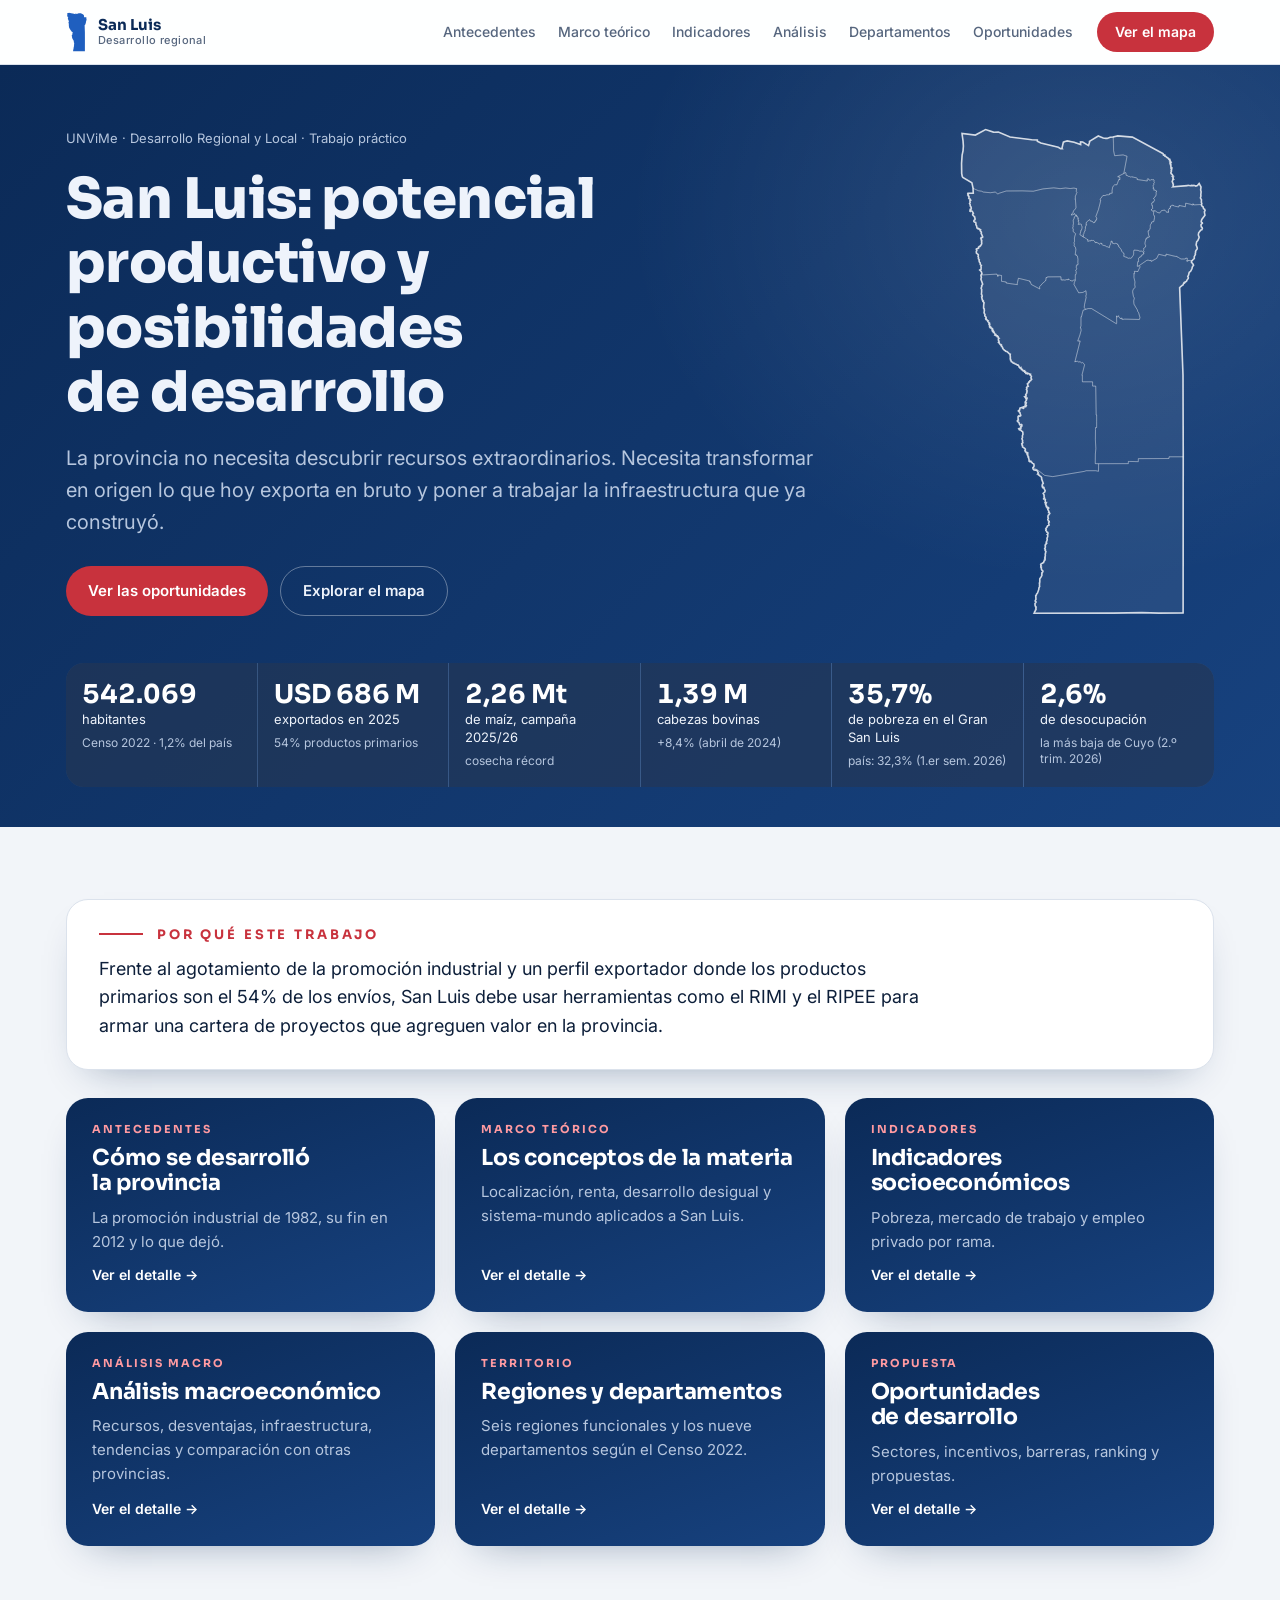
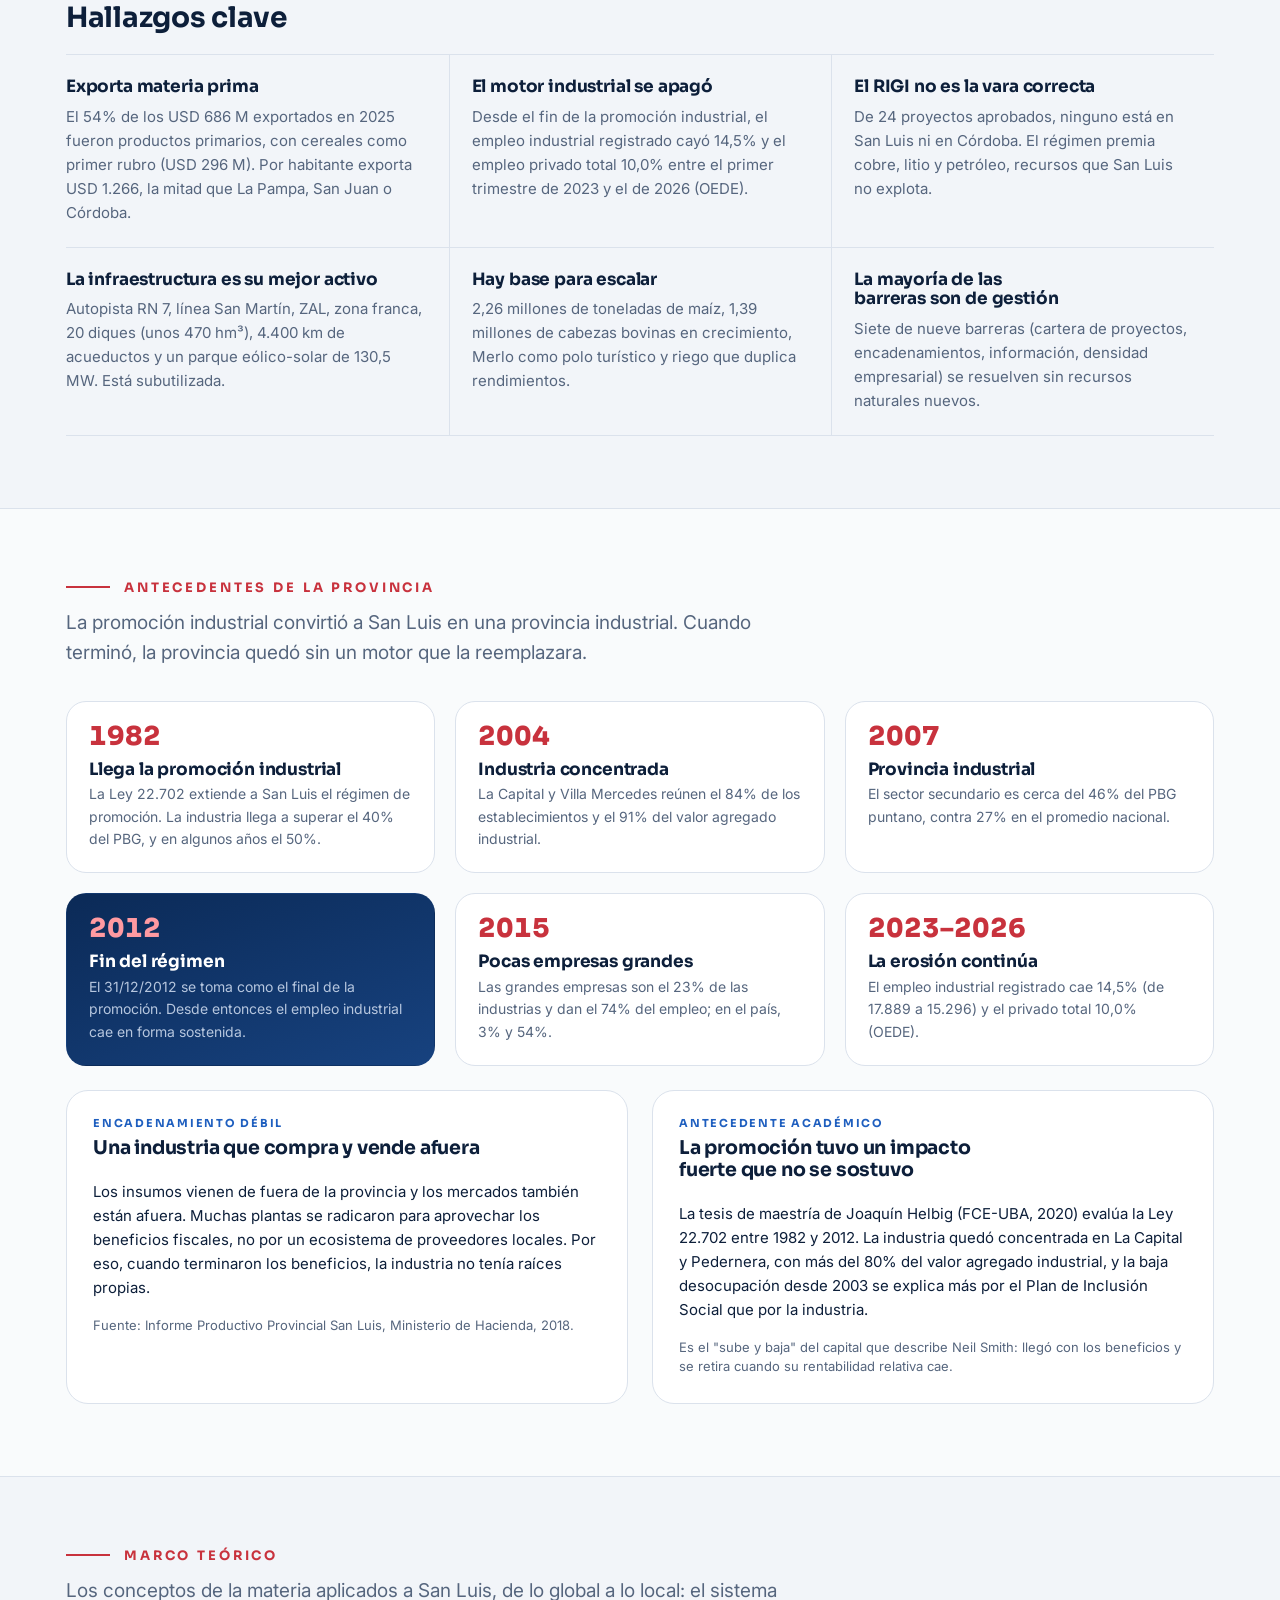
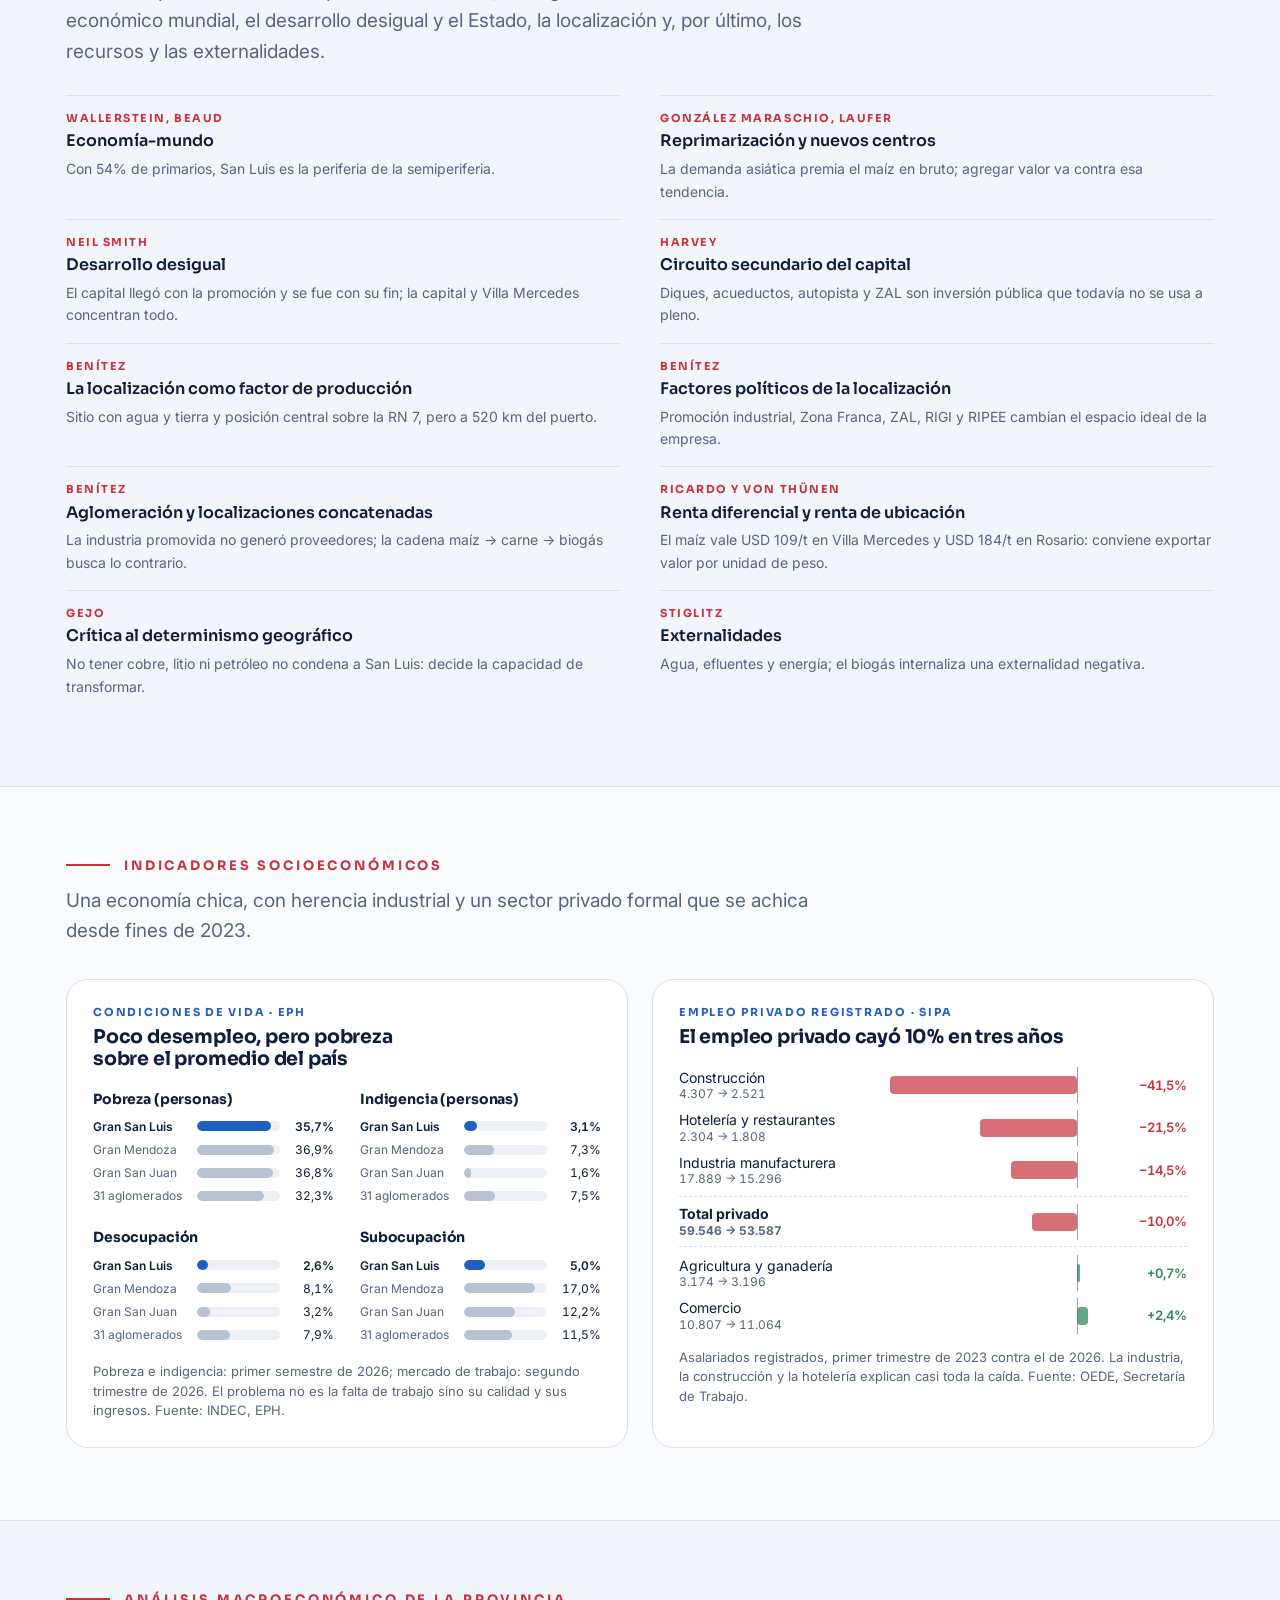
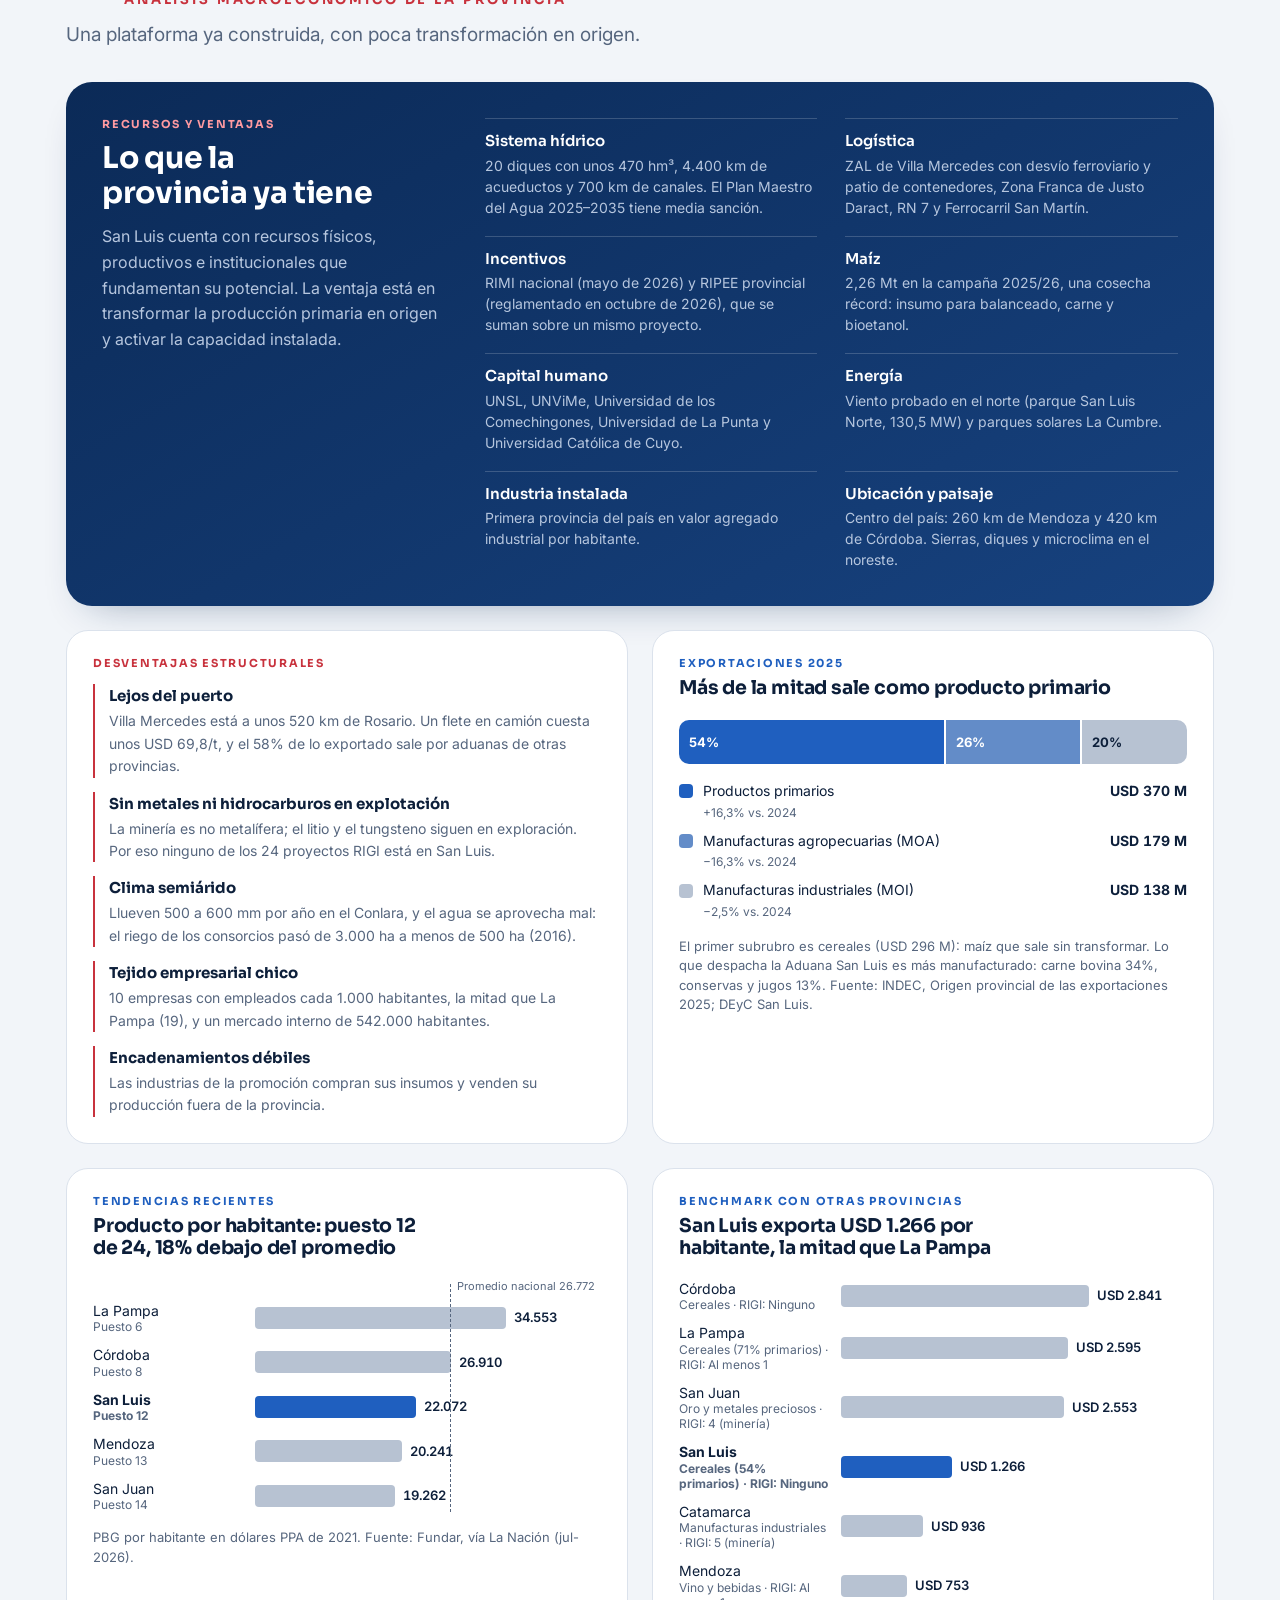
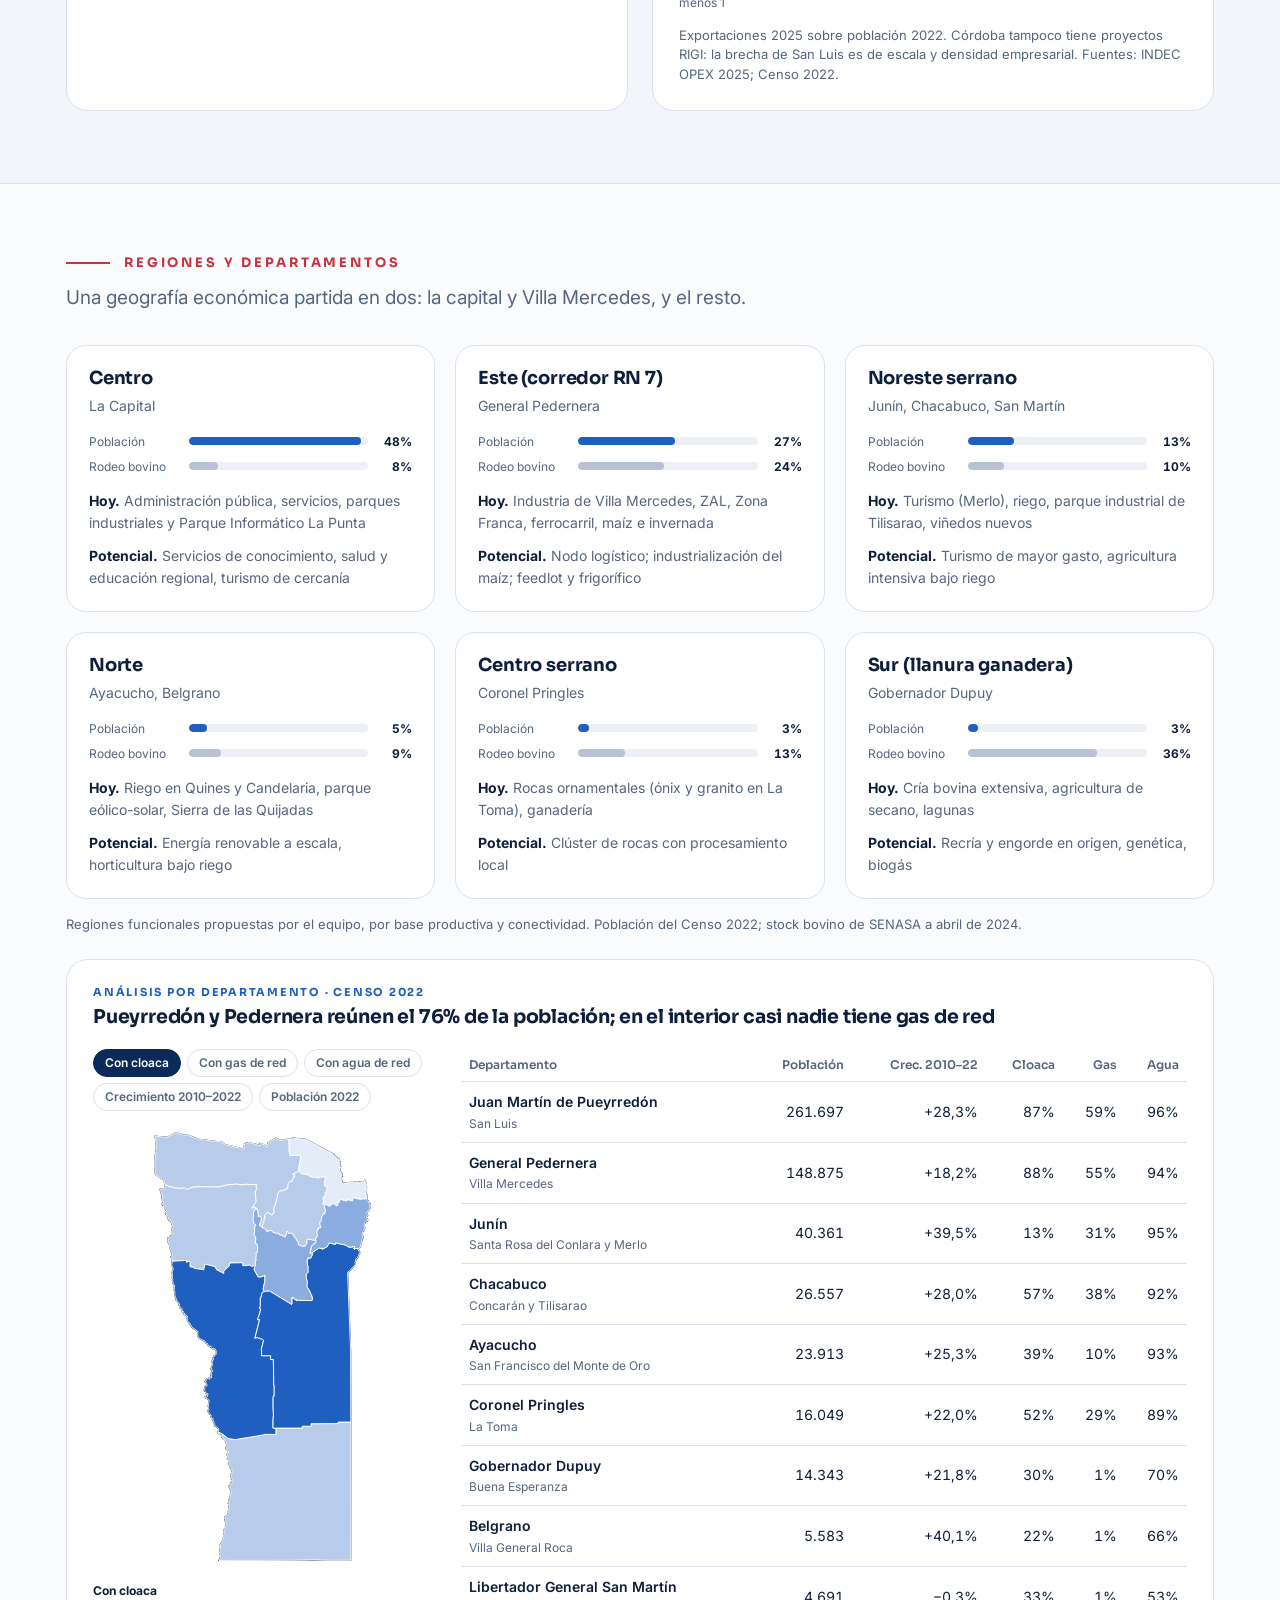
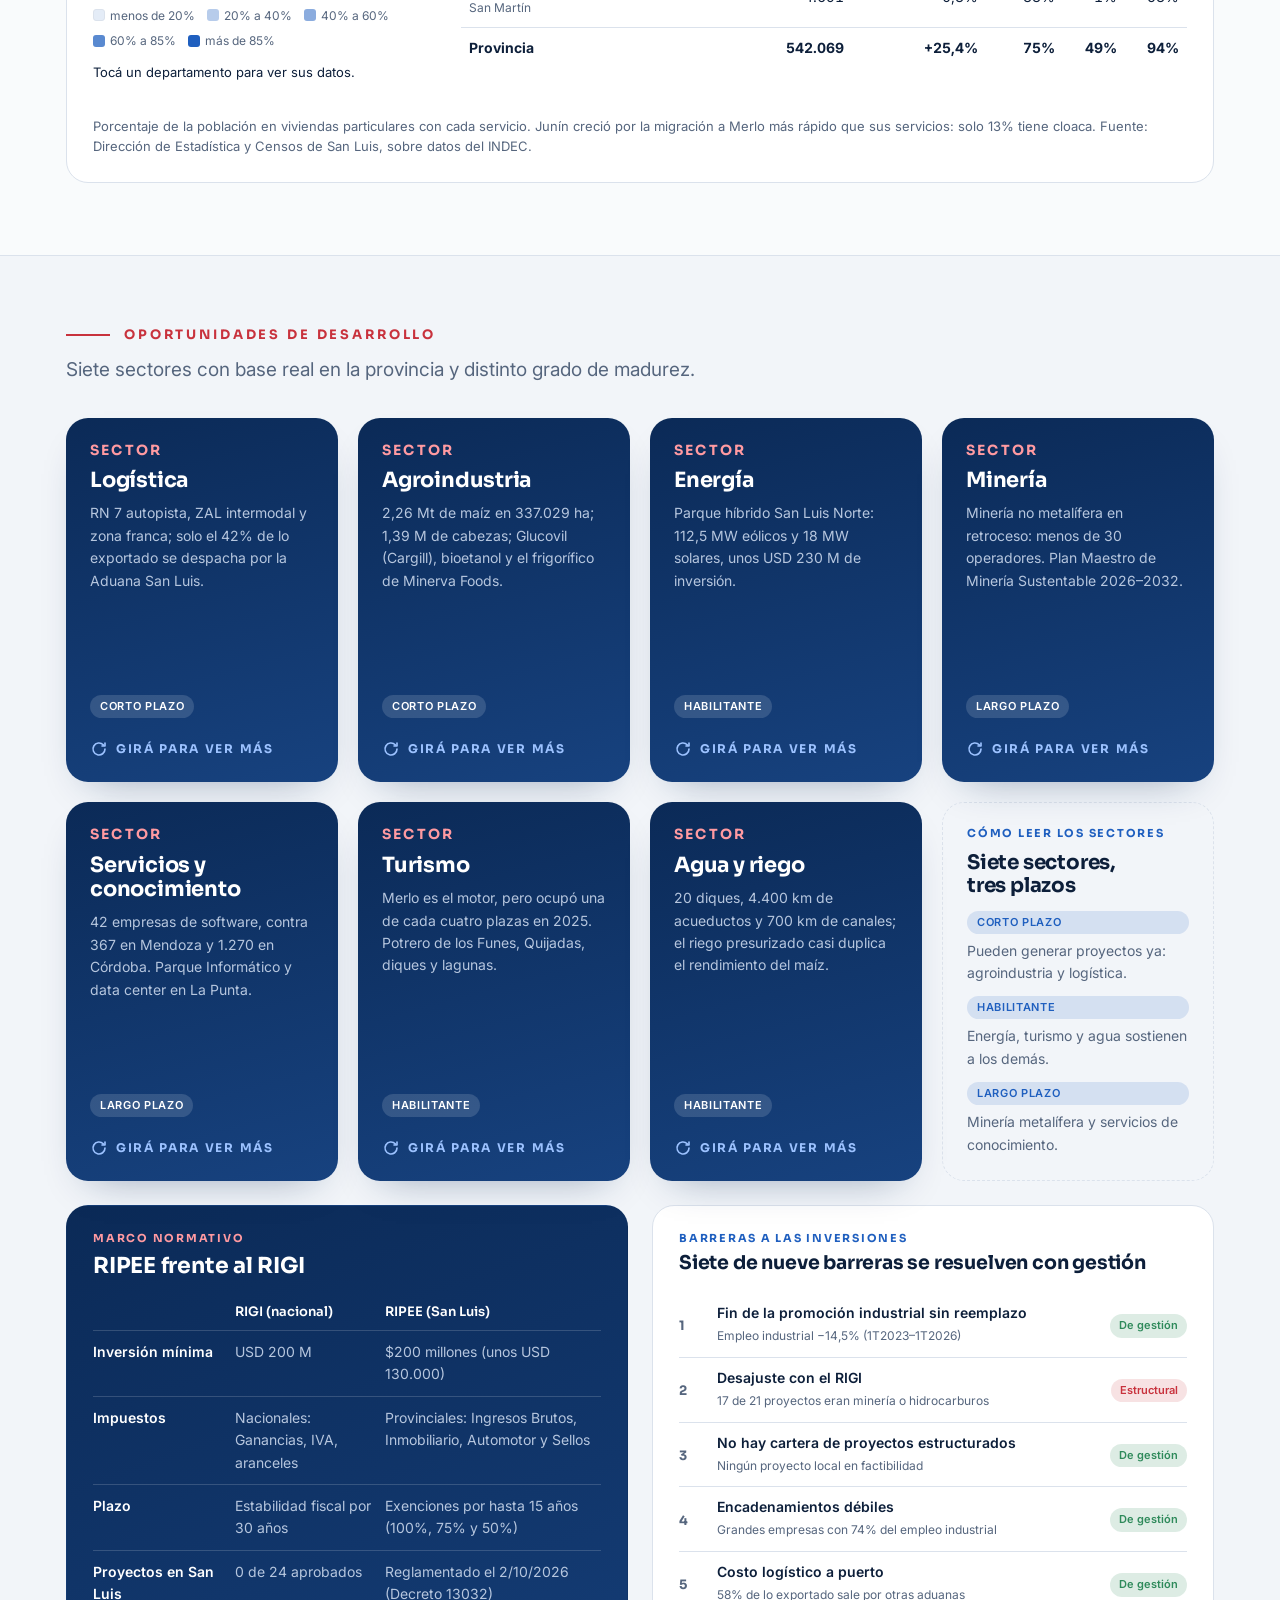
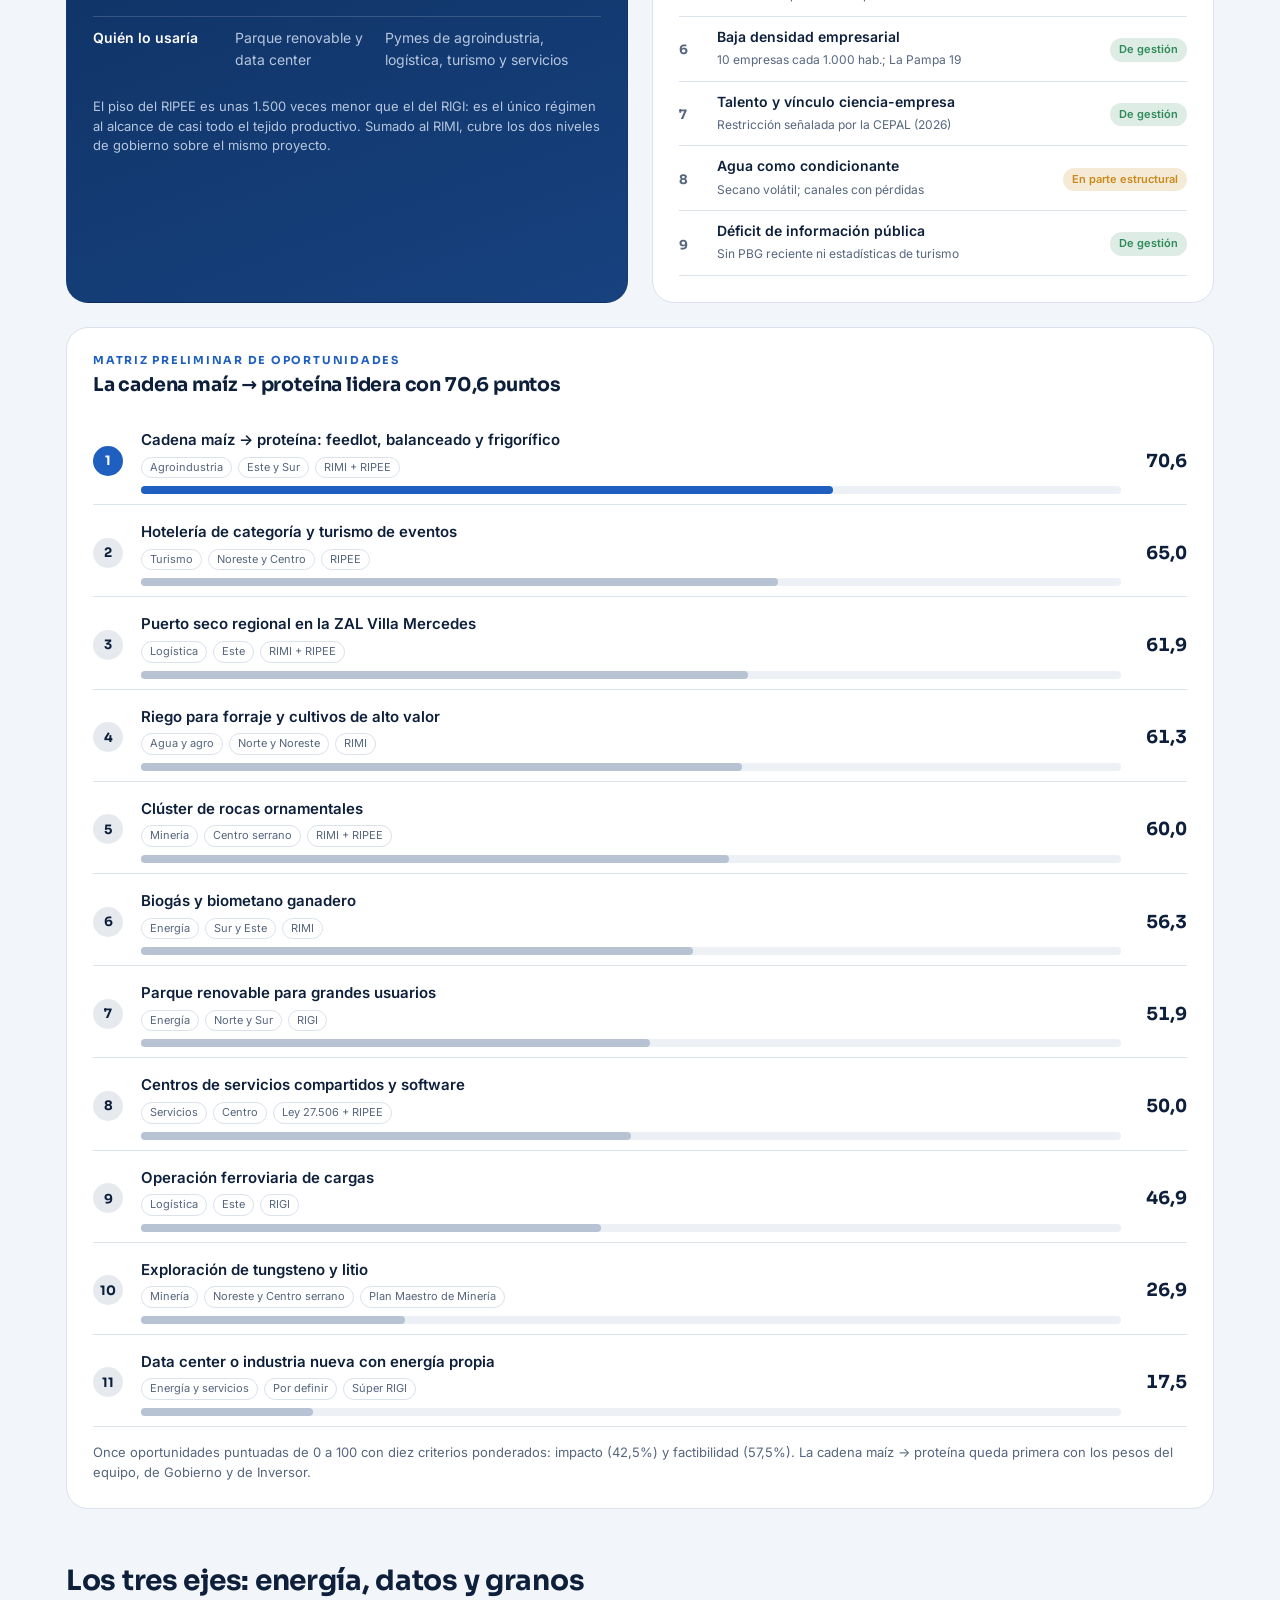
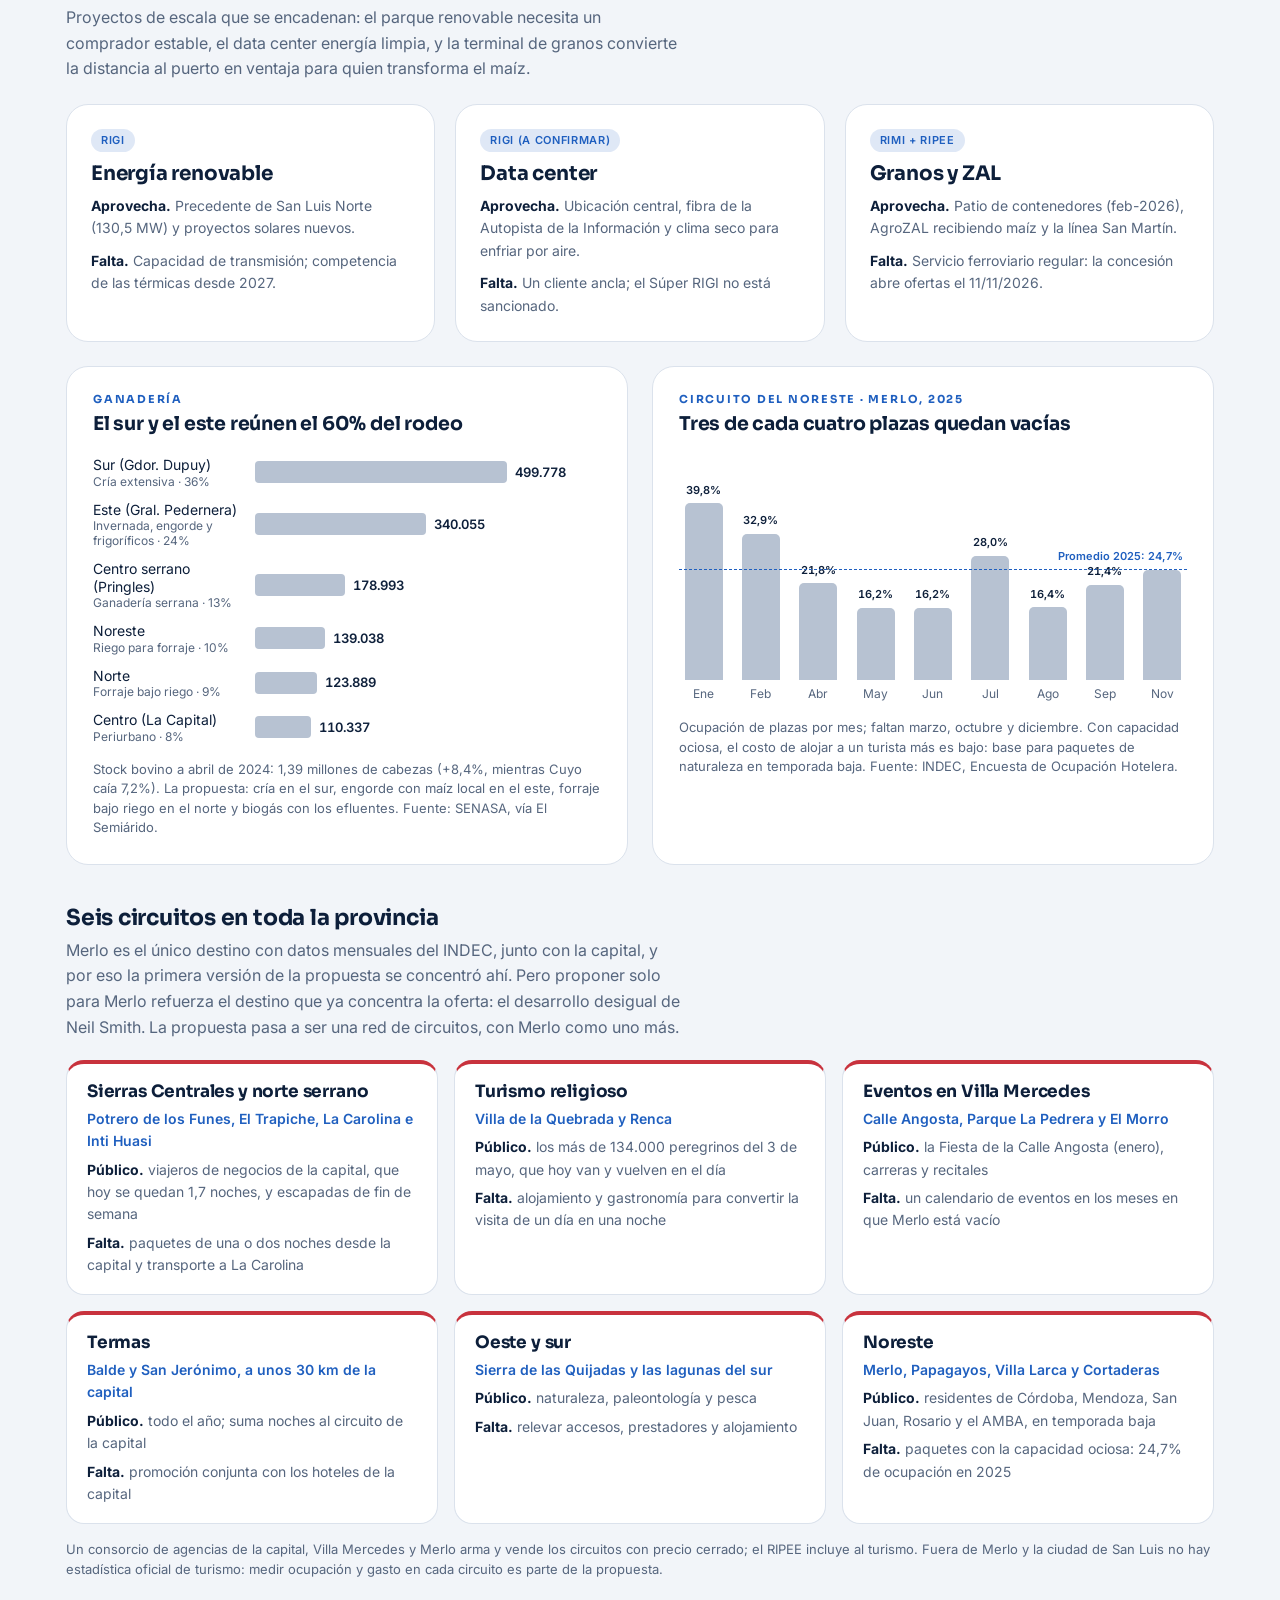
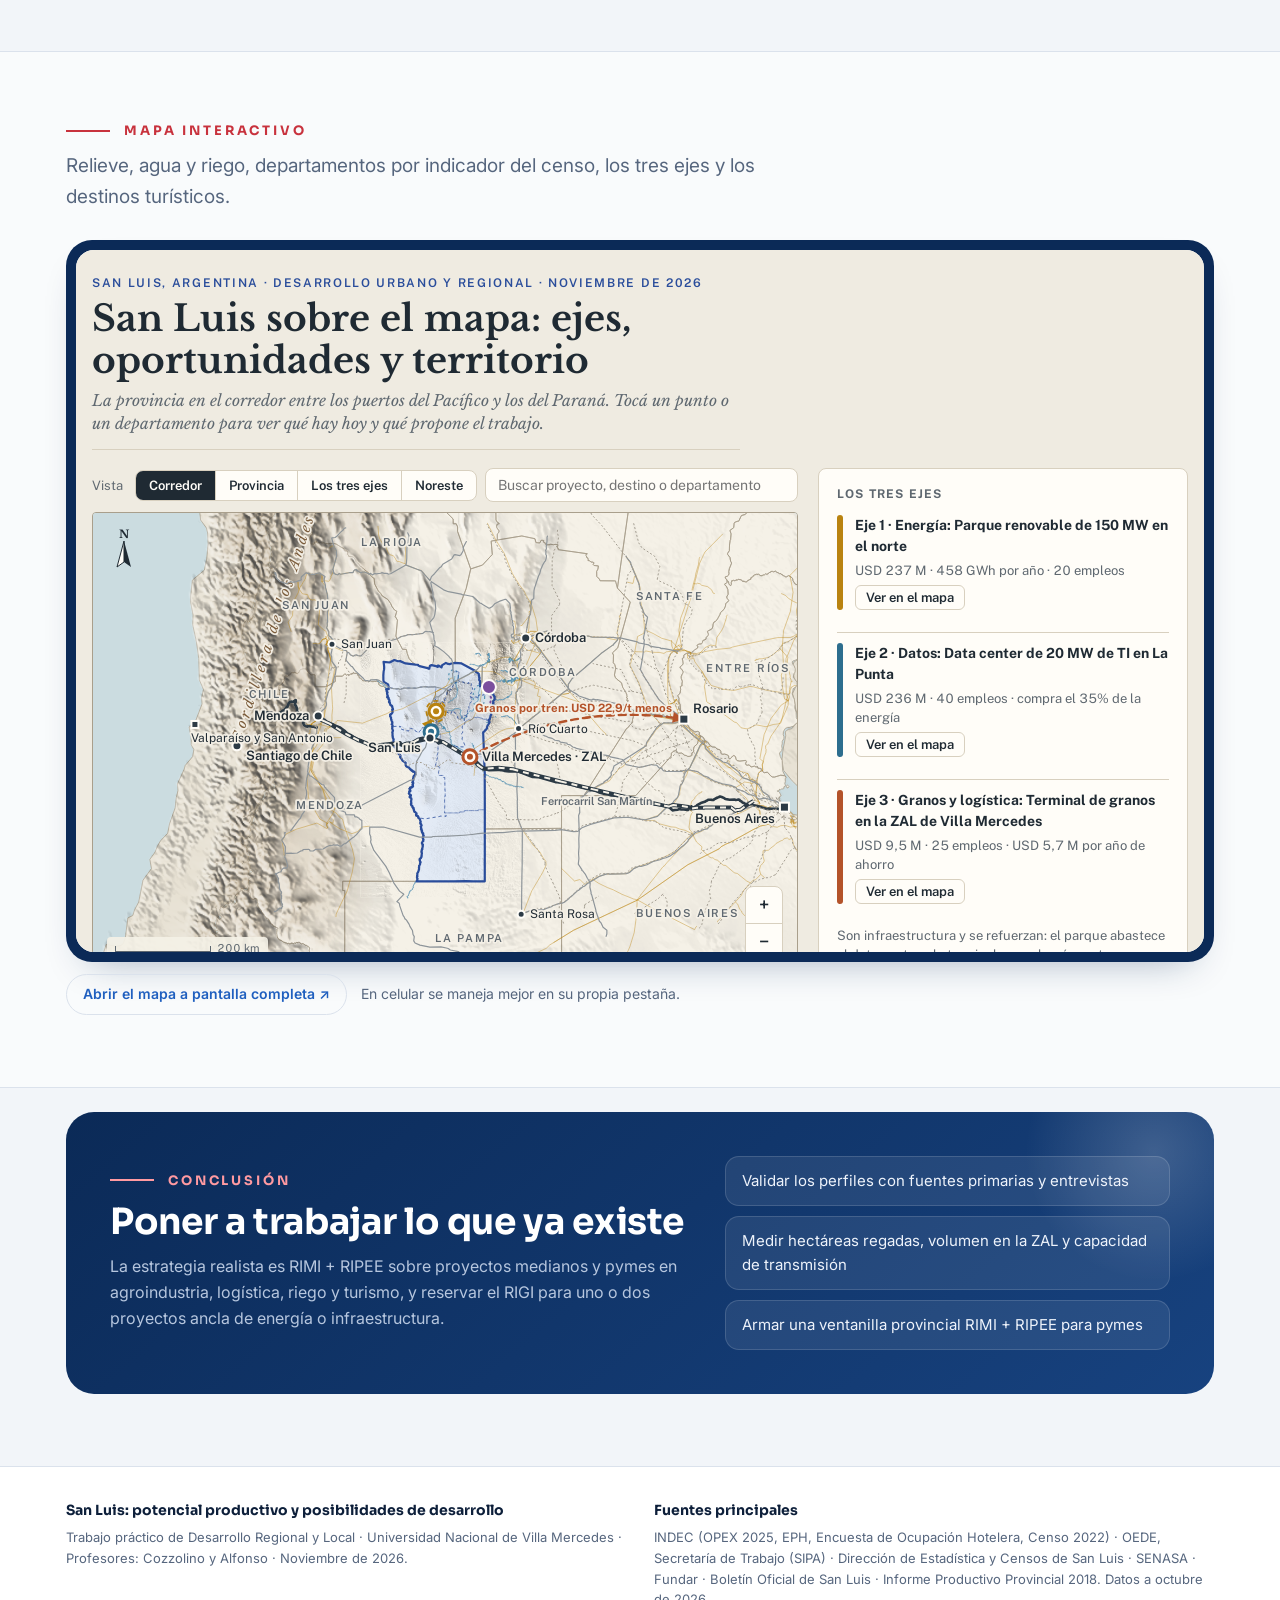
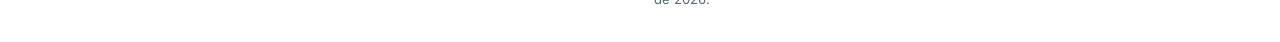
==== commit 2409d81a: "Sitio: navegación en celular, sección activa, botón volver arriba y enlace al mapa completo Co-autho" ====
--- a/sitio/index.html
+++ b/sitio/index.html
@@ -1,4 +1,12 @@
 <!doctype html><html lang="es"><head><meta charset="utf-8"><meta name="viewport" content="width=device-width,initial-scale=1,viewport-fit=cover"><style>:root{color-scheme:light}body{margin:0;font:14px system-ui}img{max-width:100%}[hidden]{display:none!important}</style></head><body><title>Potencial productivo de San Luis</title>
+<meta name="description" content="Trabajo final sobre el potencial productivo de San Luis, Argentina: datos del informe, gráficos y mapa interactivo.">
+<meta property="og:type" content="website">
+<meta property="og:title" content="Potencial productivo de San Luis">
+<meta property="og:description" content="Datos del informe, gráficos y mapa interactivo de los ejes de inversión de San Luis.">
+<meta property="og:url" content="https://celpez.github.io/mapa-san-luis/sitio/">
+<meta property="og:image" content="https://celpez.github.io/mapa-san-luis/preview.png">
+<meta name="twitter:card" content="summary_large_image">
+<link rel="icon" href="data:image/svg+xml,%3Csvg xmlns='http://www.w3.org/2000/svg' viewBox='0 0 32 32'%3E%3Crect width='32' height='32' rx='6' fill='%232A4D9B'/%3E%3Ccircle cx='16' cy='14' r='5' fill='%23F5F1E7'/%3E%3Cpath d='M16 28 9 17h14z' fill='%23F5F1E7'/%3E%3C/svg%3E">
 <meta name="claude:viewport-fit-sides" content="cover">
 <link rel="preconnect" href="https://fonts.googleapis.com">
 <link rel="preconnect" href="https://fonts.gstatic.com" crossorigin>
@@ -695,7 +703,7 @@
     <div class="mapframe">
       <iframe src="../" title="Mapa interactivo de San Luis" loading="lazy"></iframe>
     </div>
-    <p class="map-link">Si el mapa no carga, abrilo en una pestaña: <a href="https://celpez.github.io/mapa-san-luis/" target="_blank" rel="noopener">celpez.github.io/mapa-san-luis</a></p>
+    <p class="map-link"><a class="btn btn-ghost map-open" href="https://celpez.github.io/mapa-san-luis/" target="_blank" rel="noopener">Abrir el mapa a pantalla completa ↗</a> En celular se maneja mejor en su propia pestaña.</p>
   </div>
 </section>
 
@@ -715,6 +723,44 @@
     <div><b>Fuentes principales</b><p>INDEC (OPEX 2025, EPH, Encuesta de Ocupación Hotelera, Censo 2022) · OEDE, Secretaría de Trabajo (SIPA) · Dirección de Estadística y Censos de San Luis · SENASA · Fundar · Boletín Oficial de San Luis · Informe Productivo Provincial 2018. Datos a octubre de 2026.</p></div>
   </div>
 </footer>
+<button type="button" class="totop" id="totop" aria-label="Volver arriba" hidden>↑</button>
+<style>
+.top nav a.active { color: var(--ink); font-weight: 700; }
+.map-link { display: flex; flex-wrap: wrap; align-items: center; gap: 10px 14px; }
+.map-open { color: var(--ink); border-color: var(--line); padding: 8px 16px; font-size: 14px; }
+.totop { position: fixed; right: 16px; bottom: calc(16px + env(safe-area-inset-bottom, 0px)); z-index: 30; width: 44px; height: 44px; border-radius: 50%; border: 1px solid var(--line); background: var(--surface); color: var(--ink); font: 700 20px system-ui; cursor: pointer; box-shadow: var(--shadow); }
+.totop:focus-visible { outline: 2px solid var(--red); outline-offset: 2px; }
+@media (max-width: 860px) {
+  .top-in { flex-wrap: wrap; gap: 8px 16px; }
+  .top nav { display: flex; order: 3; flex-basis: 100%; margin-left: 0; gap: 18px; overflow-x: auto; white-space: nowrap; padding-bottom: 6px; scrollbar-width: none; }
+  .top nav::-webkit-scrollbar { display: none; }
+  .top nav a { padding: 4px 0; }
+}
+html { scroll-padding-top: 110px; }
+</style>
+<script>
+(function () {
+  const links = [...document.querySelectorAll('.top nav a')];
+  const secs = links.map(a => document.querySelector(a.getAttribute('href'))).filter(Boolean);
+  const setActive = id => links.forEach(a => {
+    const on = a.getAttribute('href') === '#' + id;
+    a.classList.toggle('active', on);
+    if (on) a.setAttribute('aria-current', 'true'); else a.removeAttribute('aria-current');
+    if (on && a.parentElement.scrollWidth > a.parentElement.clientWidth) a.scrollIntoView({ block: 'nearest', inline: 'center' });
+  });
+  const totop = document.getElementById('totop');
+  function onScroll() {
+    const y = window.scrollY + 140;
+    let cur = null;
+    secs.forEach(s => { if (s.offsetTop <= y) cur = s.id; });
+    setActive(cur || '');
+    totop.hidden = window.scrollY < 900;
+  }
+  window.addEventListener('scroll', onScroll, { passive: true });
+  totop.addEventListener('click', () => window.scrollTo({ top: 0, behavior: 'smooth' }));
+  onScroll();
+})();
+</script>
 <script>
 document.querySelectorAll('.flipbtn').forEach(b=>b.addEventListener('click',()=>{
   const c=b.closest('.flip'), on=!c.classList.contains('flipped');
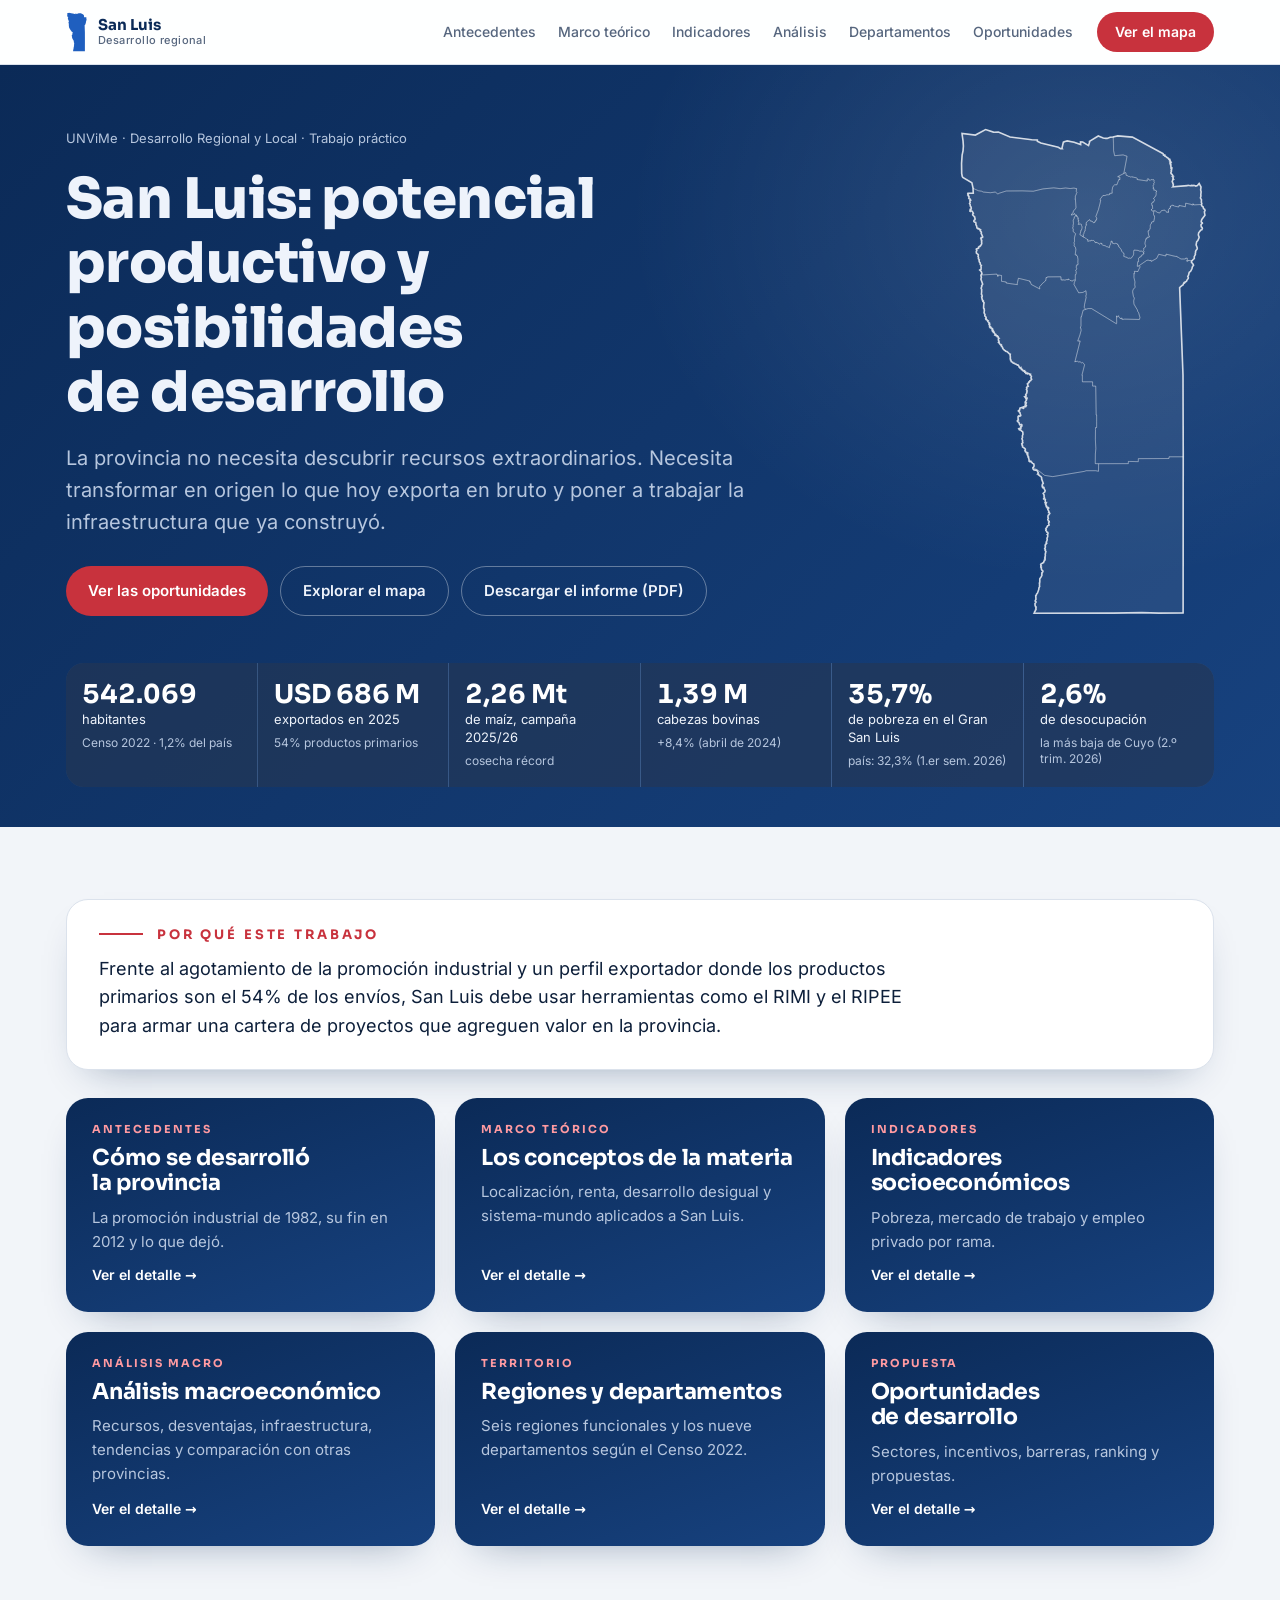
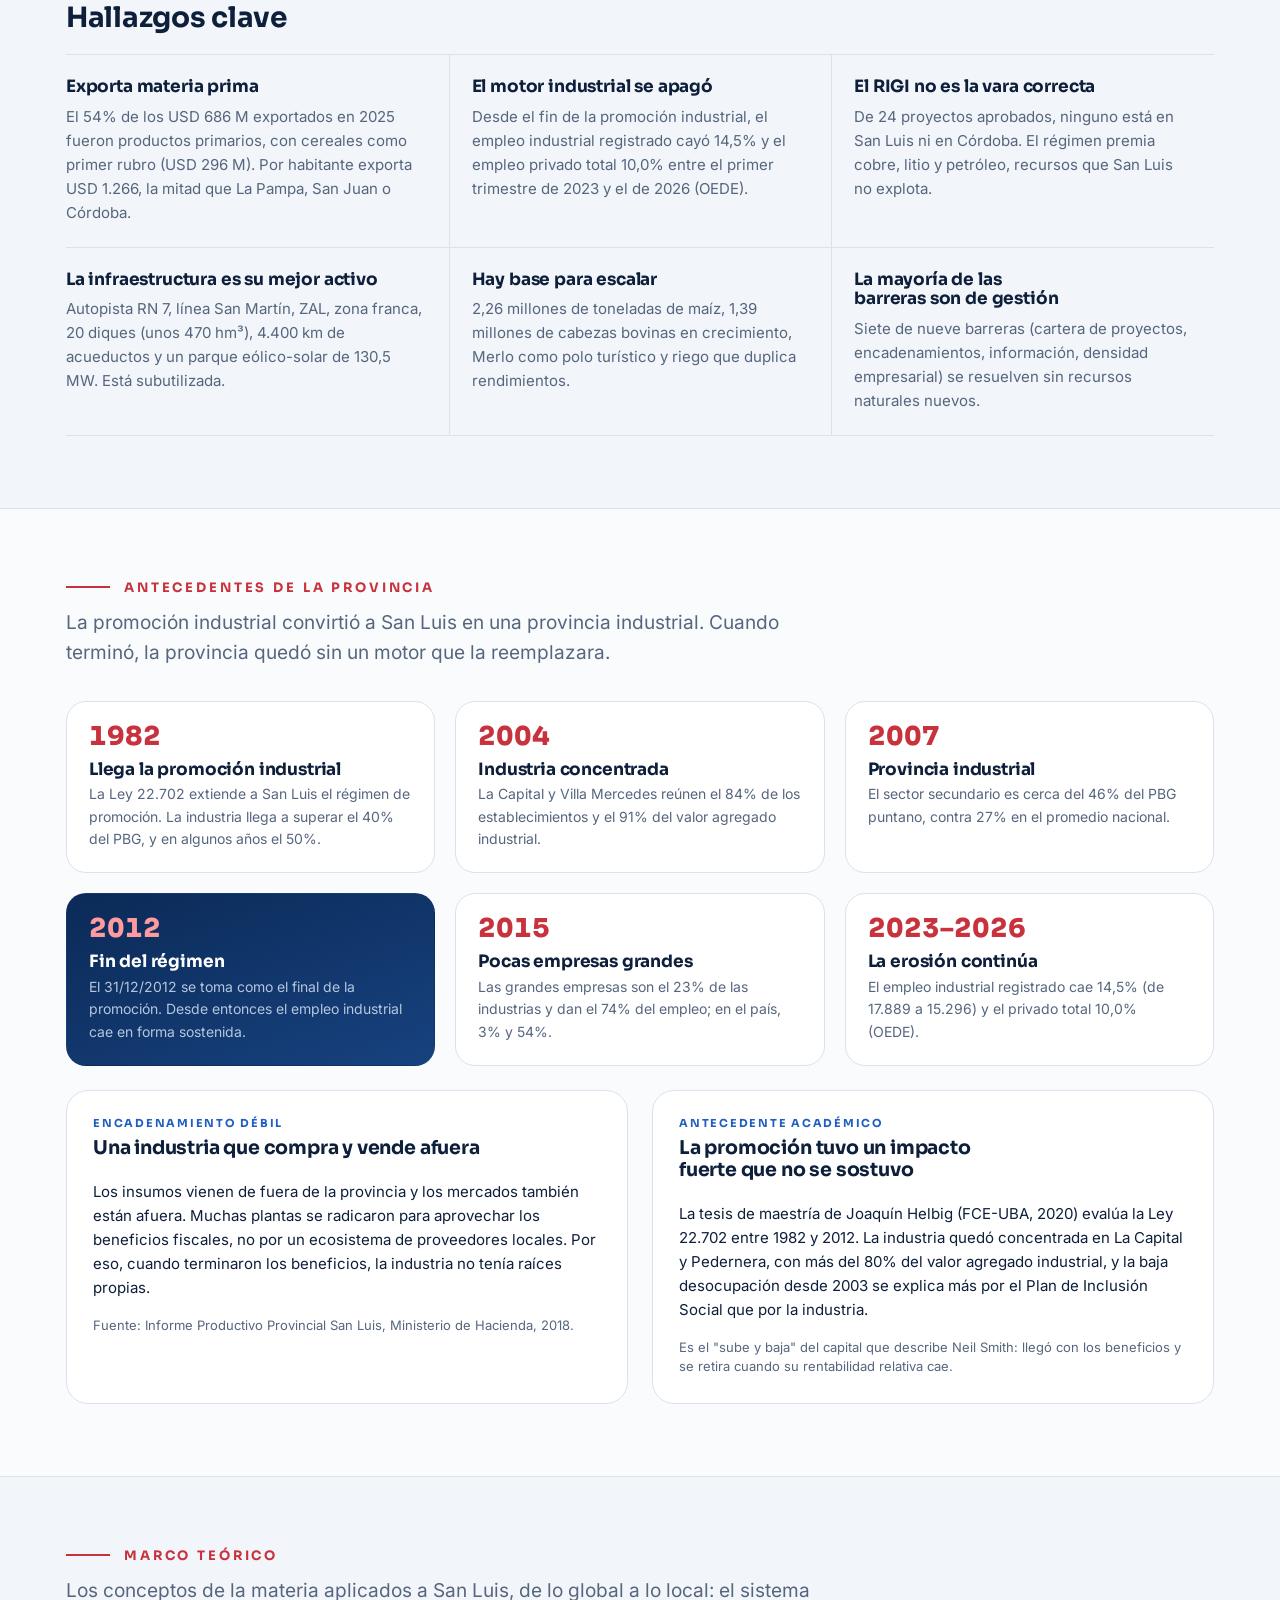
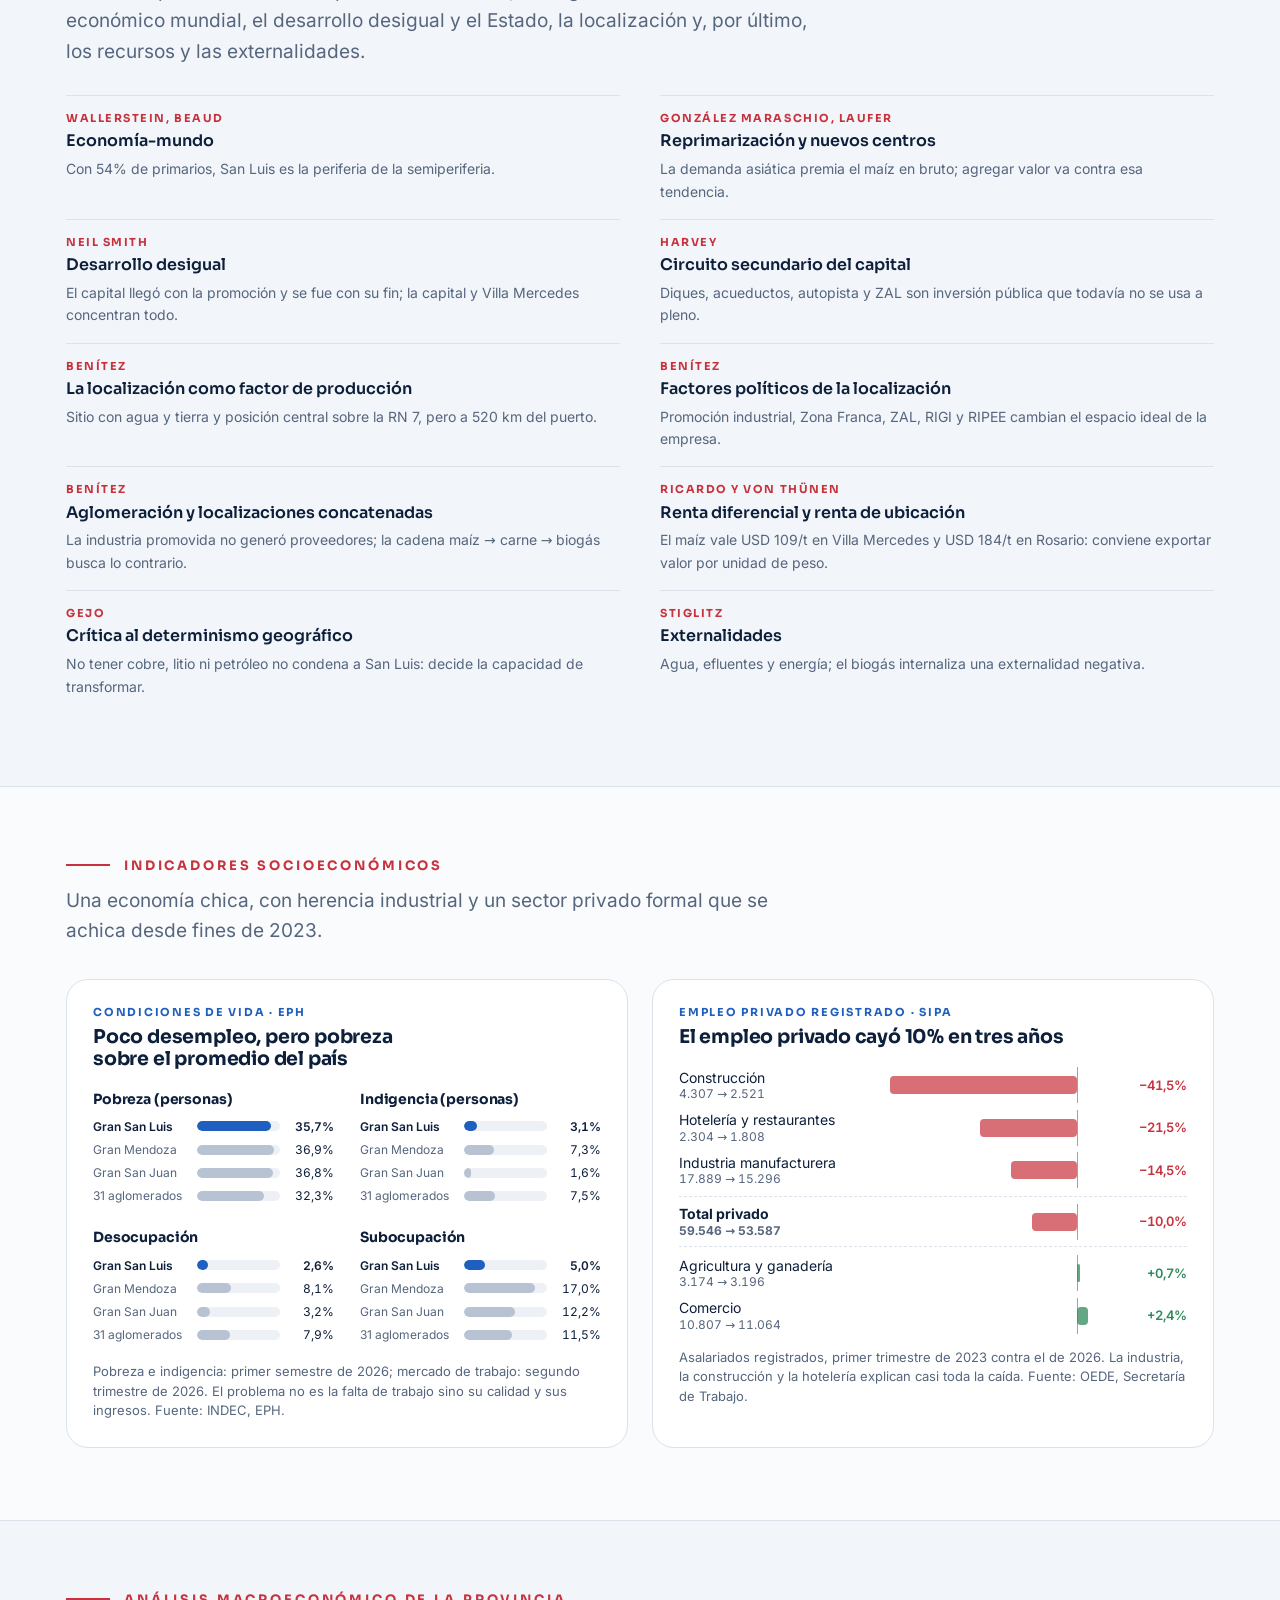
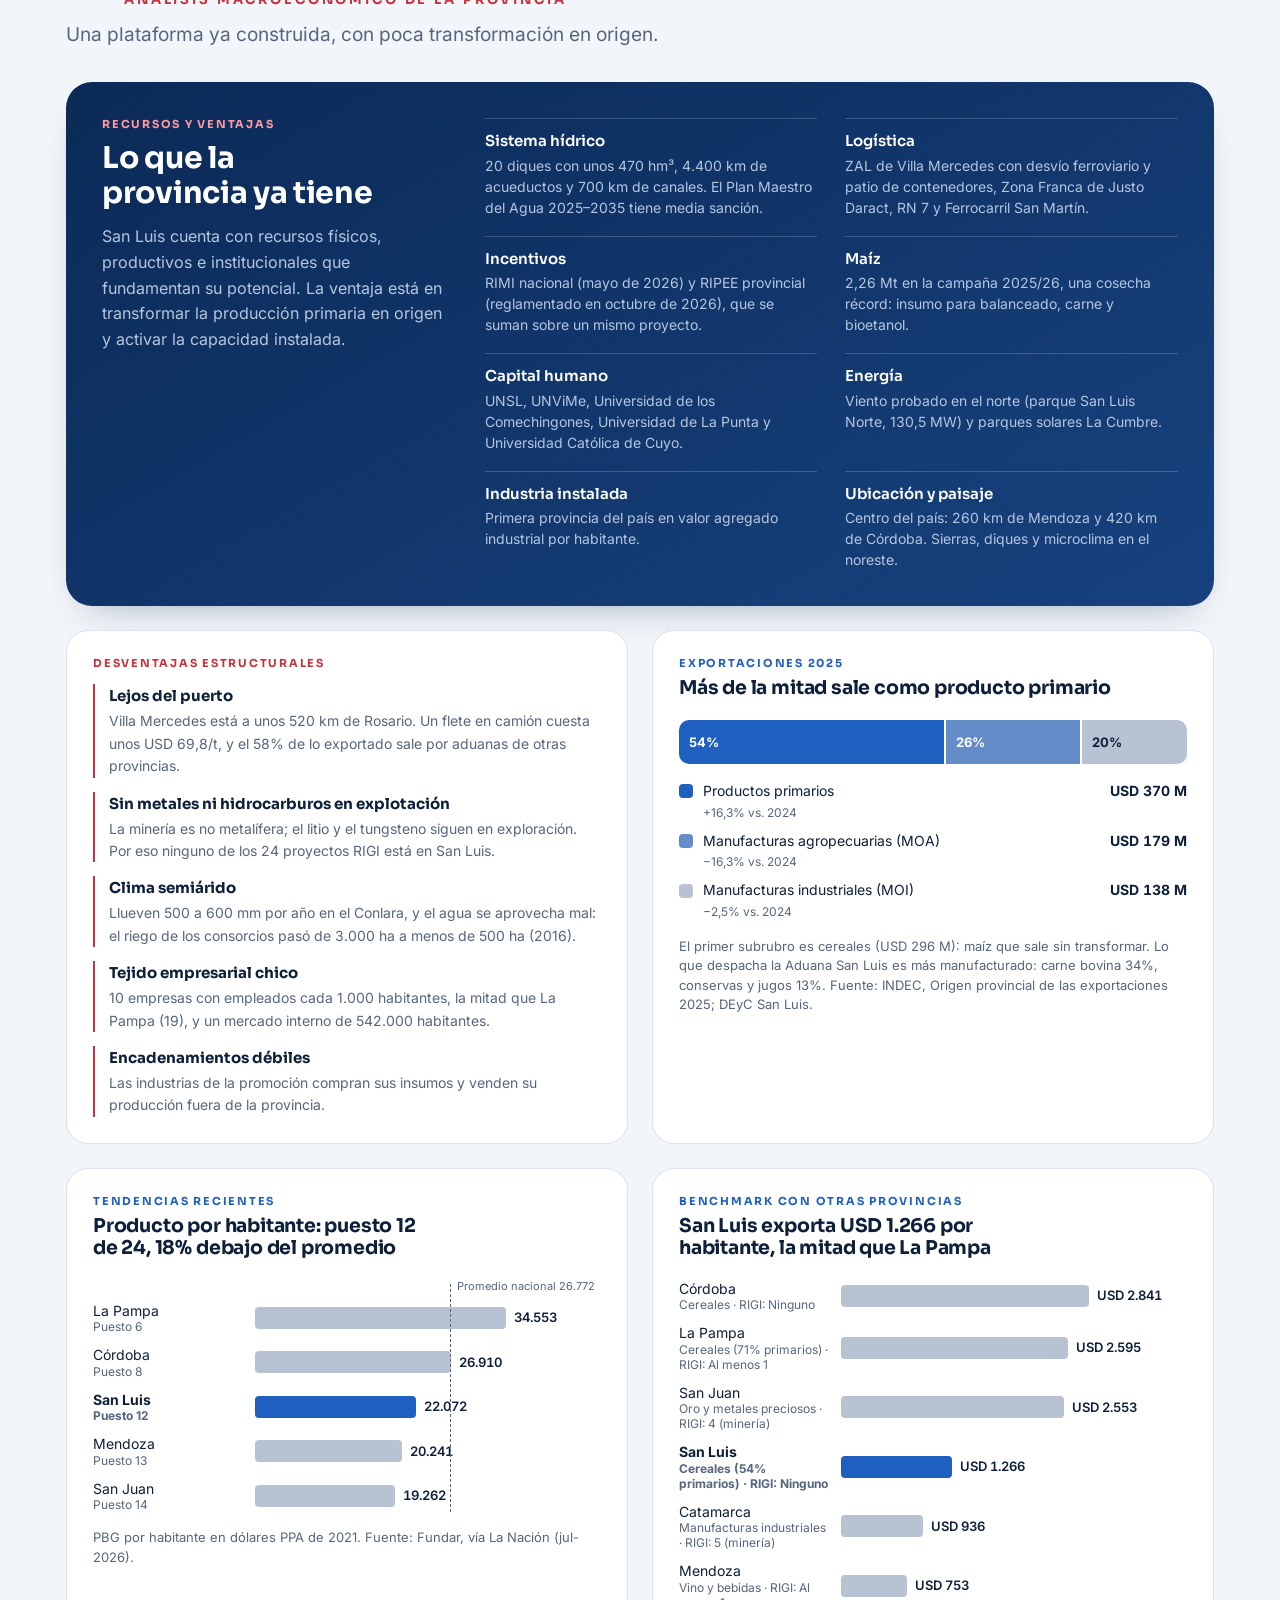
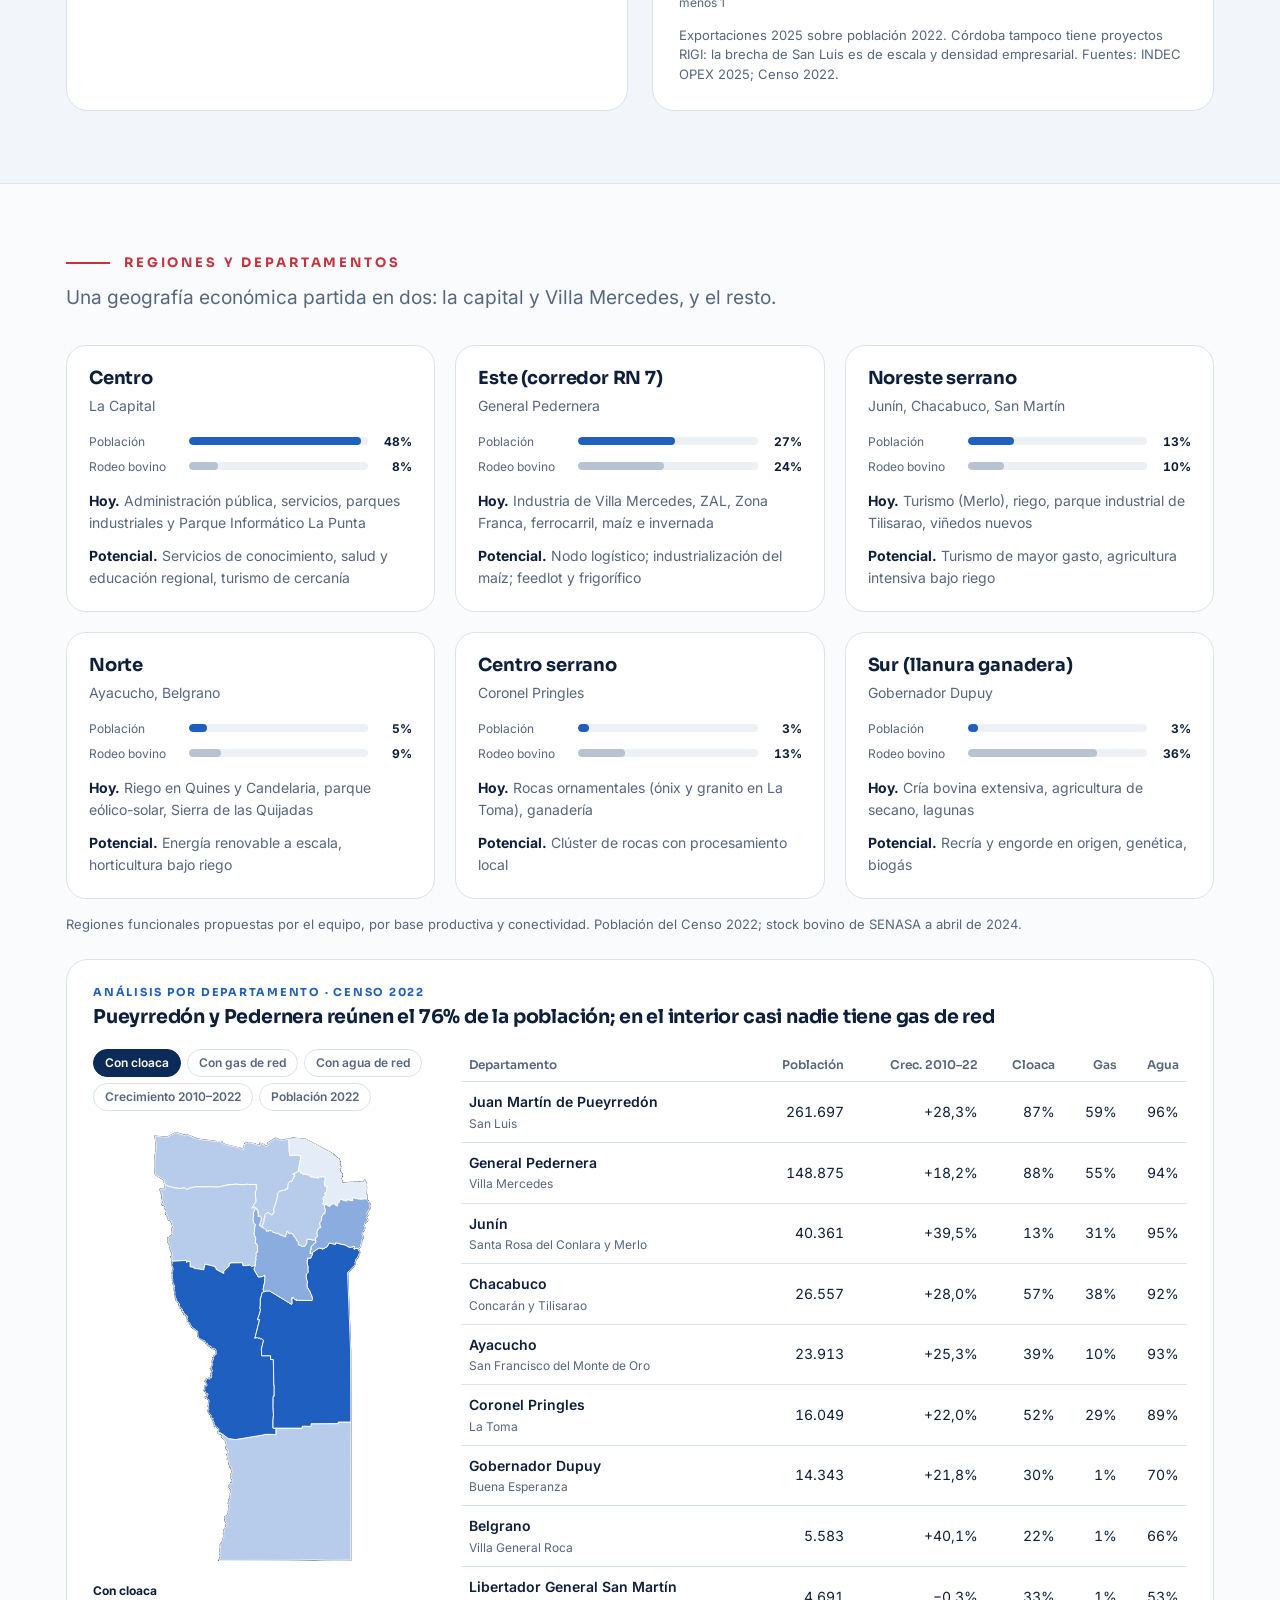
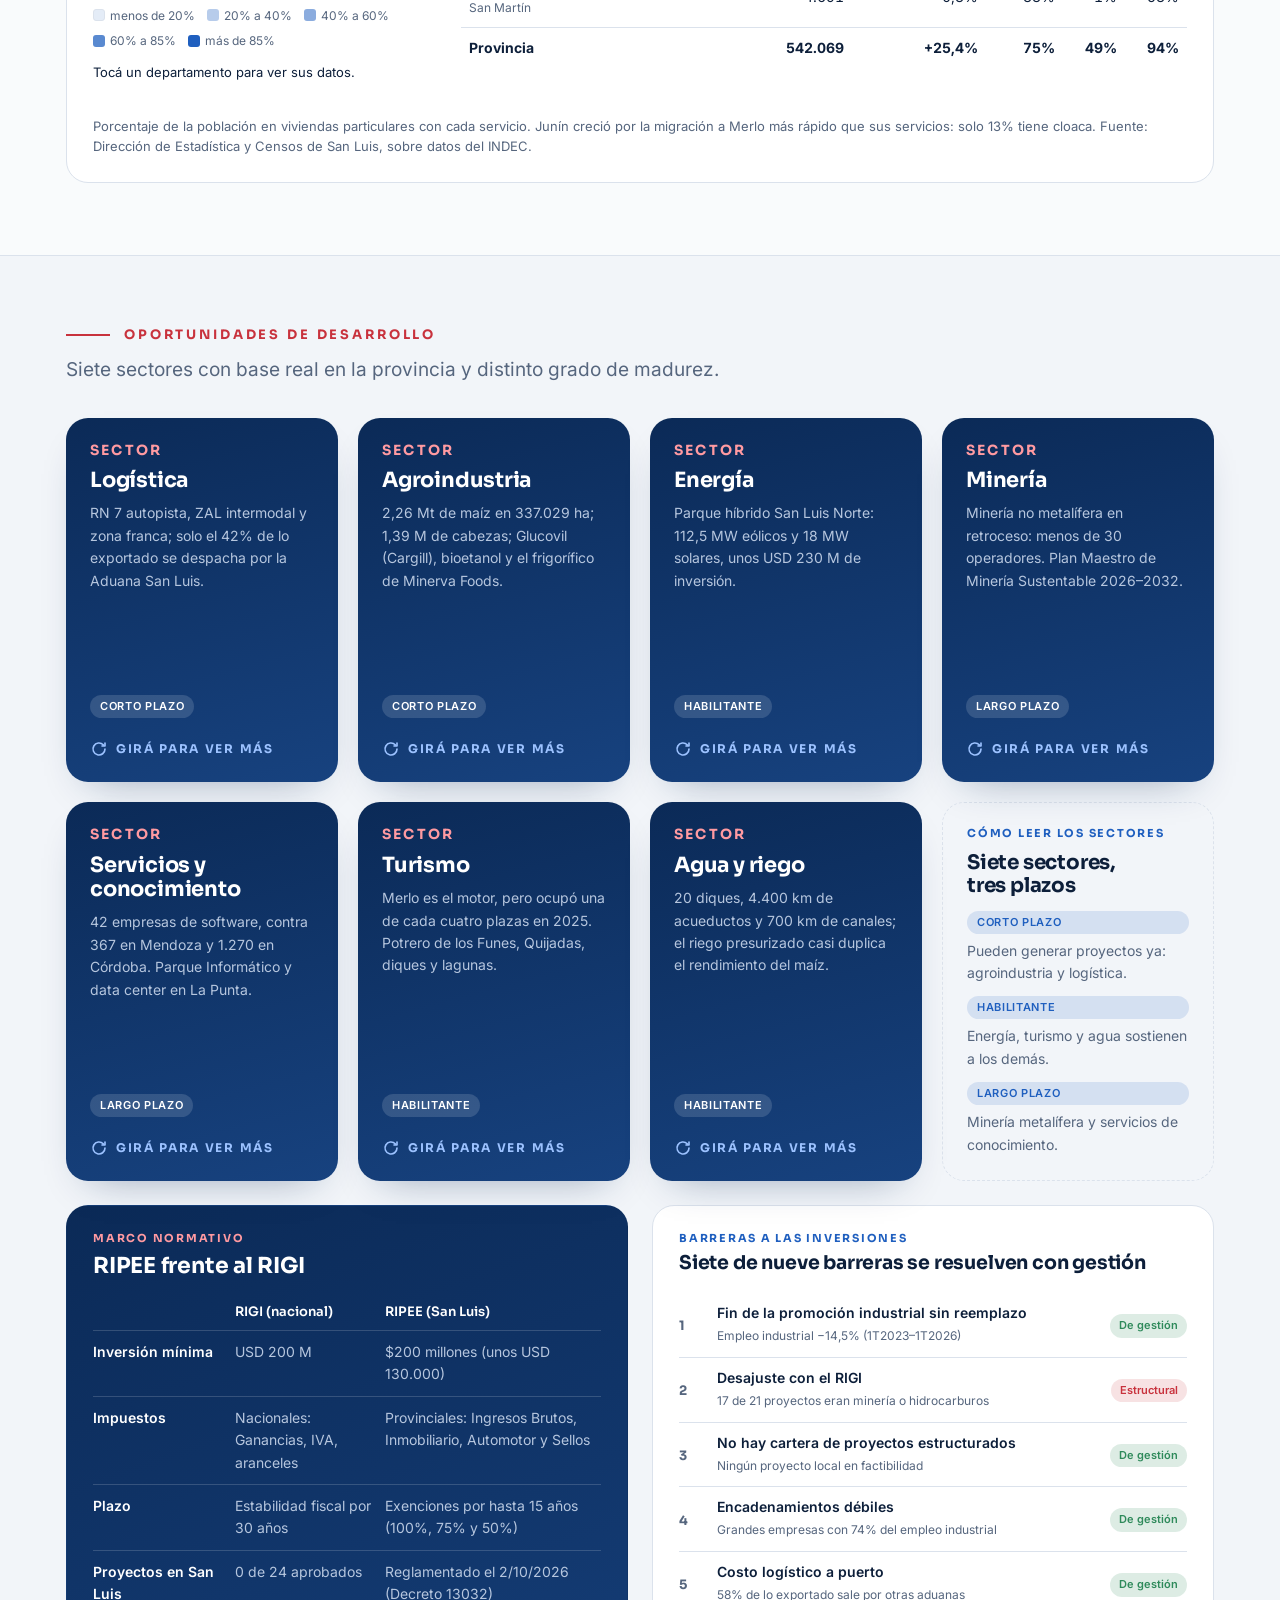
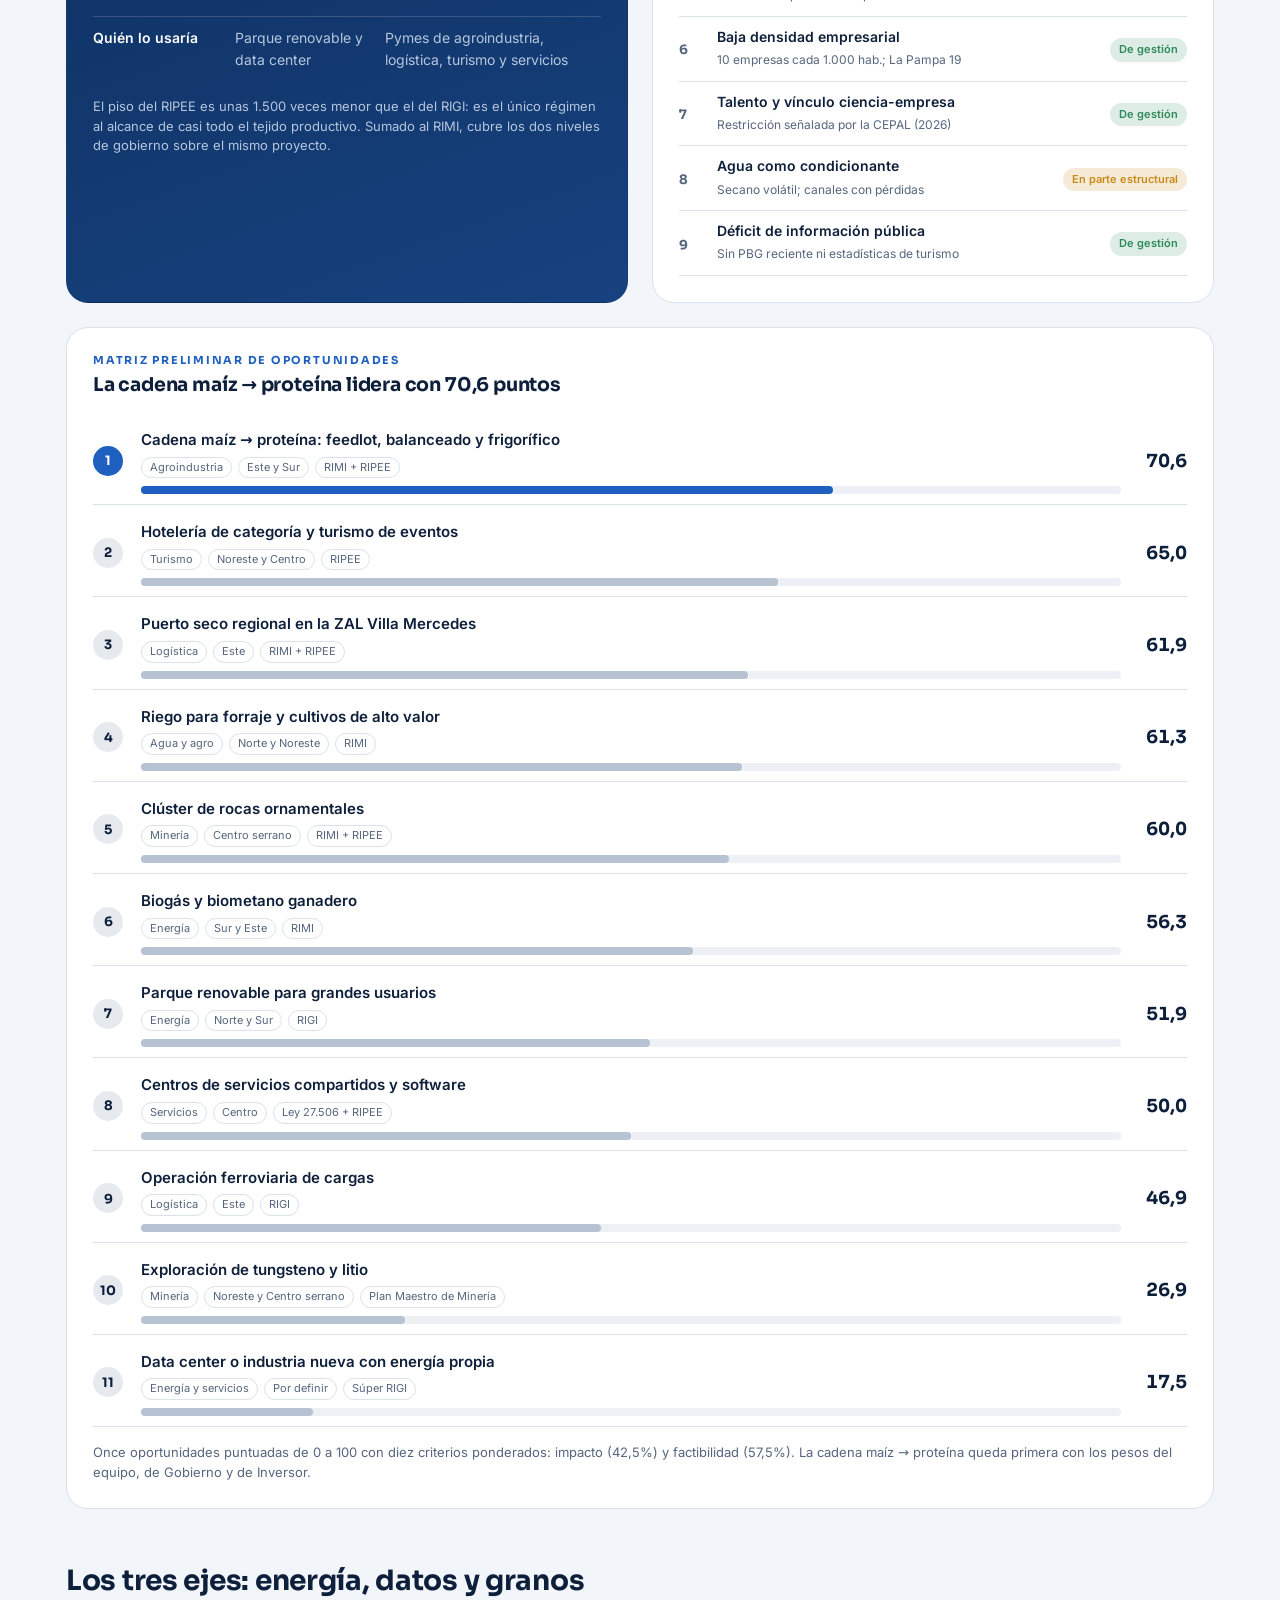
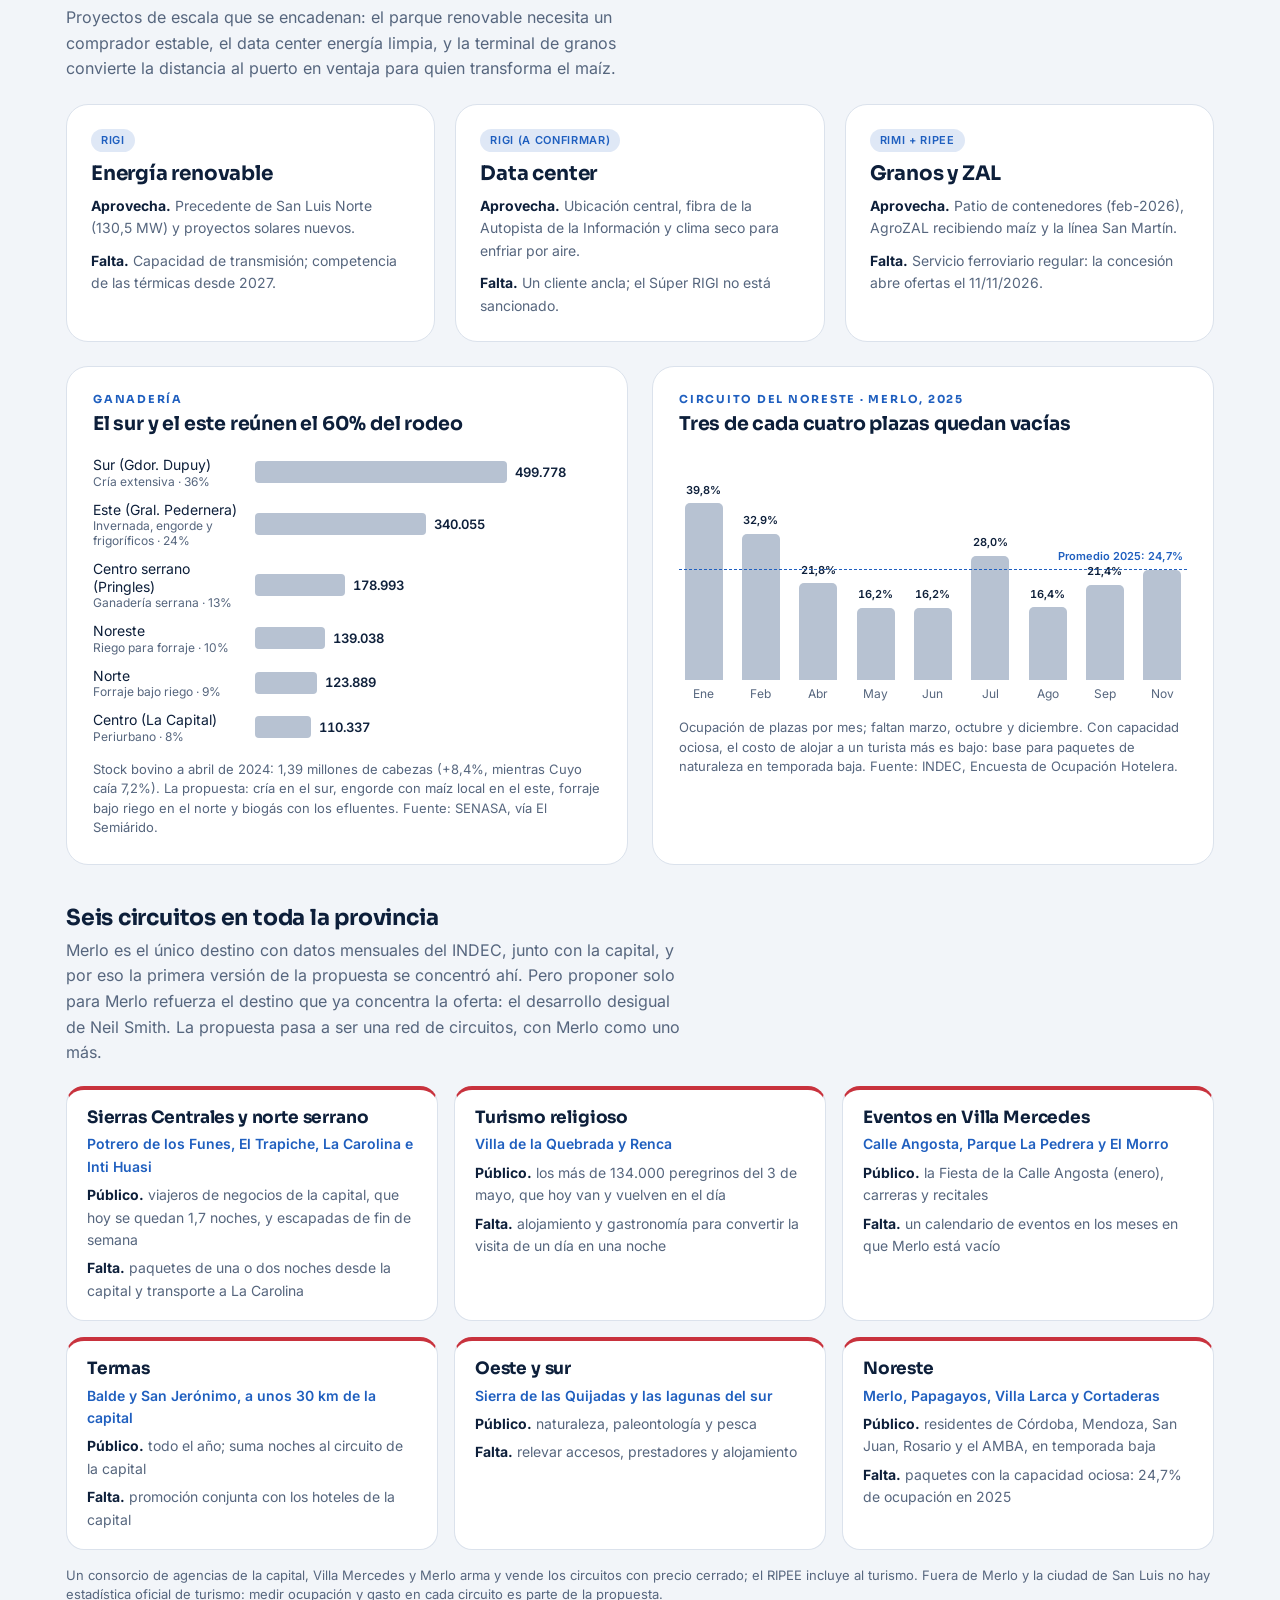
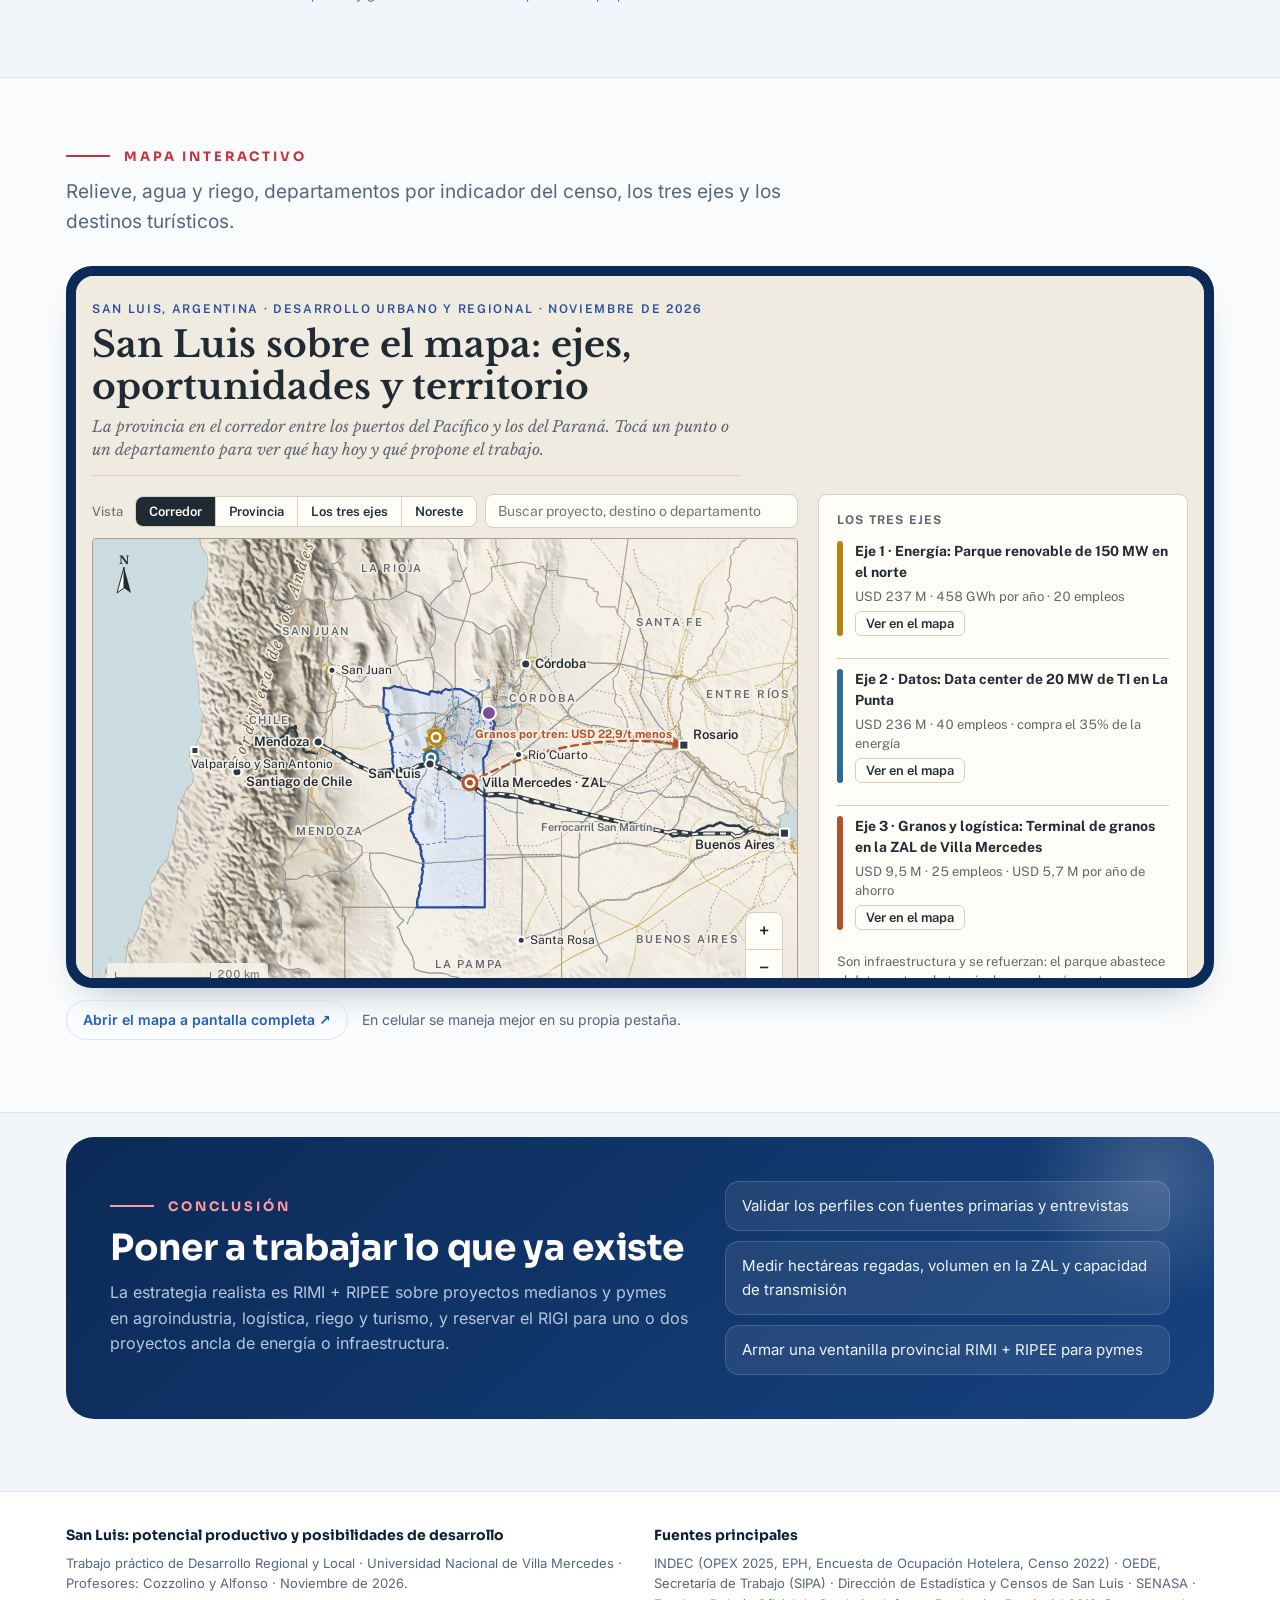
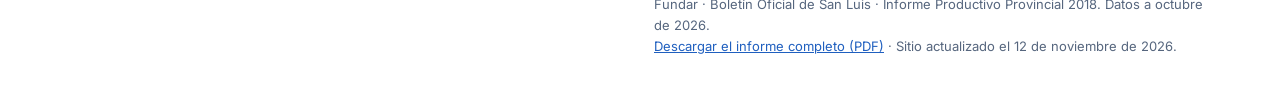
==== commit 7dc71a00: "Fuentes alojadas, PDF del informe, saltar al contenido y contraste en modo oscuro Co-authored-by: Co" ====
--- a/sitio/index.html
+++ b/sitio/index.html
@@ -8,9 +8,8 @@
 <meta name="twitter:card" content="summary_large_image">
 <link rel="icon" href="data:image/svg+xml,%3Csvg xmlns='http://www.w3.org/2000/svg' viewBox='0 0 32 32'%3E%3Crect width='32' height='32' rx='6' fill='%232A4D9B'/%3E%3Ccircle cx='16' cy='14' r='5' fill='%23F5F1E7'/%3E%3Cpath d='M16 28 9 17h14z' fill='%23F5F1E7'/%3E%3C/svg%3E">
 <meta name="claude:viewport-fit-sides" content="cover">
-<link rel="preconnect" href="https://fonts.googleapis.com">
-<link rel="preconnect" href="https://fonts.gstatic.com" crossorigin>
-<link rel="stylesheet" href="https://fonts.googleapis.com/css2?family=Inter:wght@400;500;600;700&family=Sora:wght@500;600;700;800&display=swap">
+<link rel="preload" href="../fonts/Inter-normal-567244.woff2" as="font" type="font/woff2" crossorigin>
+<link rel="stylesheet" href="../fonts/fonts.css">
 <style>/* Layout: light cool page, deep-navy feature cards with rounded 22px corners, red letter-spaced eyebrows with a rule, content in a 1180px column. */
 :root {
   --bg: #f2f5f9;
@@ -411,6 +410,7 @@
 @media (max-width: 600px) { .circ { grid-template-columns: 1fr; } }
 </style>
 
+<a class="skip" href="#inicio">Saltar al contenido</a>
 <header class="top">
   <div class="wrap top-in">
     <a class="brand" href="#inicio"><svg viewBox="540 286 224 432" aria-hidden="true"><path d="M574,295.6 575,295.7 578.2,295.5 588.3,299.8 607,302.1 611.8,302.3 611.8,303.4 614.8,305 629.9,308.6 631.8,309.8 633.2,309.8 633,309.5 634.2,304.3 634.7,304.2 634.7,303.9 637.5,303.1 643.5,304.3 649.1,306.3 649,304 650.9,304.1 655.9,307.2 656.8,304.3 656.7,303.6 664.3,298.9 668.5,300.7 670.8,301 672,301 674.5,300 676.9,299.8 681.1,298.8 693.7,299.9 719.9,314 720.2,314.2 720.5,315.4 720.9,315.3 721.5,316 721.7,315.8 721.8,316.4 722.3,316.4 723.2,317.3 724.3,317.8 725.1,319 725.8,318.9 726.1,319.6 726,319.9 726.2,319.9 726.5,320.9 726.7,321.1 726.3,321.2 726.8,321.7 726.1,322 726.1,322.4 726.4,322.5 726.4,322.9 726.6,322.8 726.8,323 726.4,323.2 727,324.8 726.8,325.5 727,326.3 727.3,326.3 727.1,326.7 727.6,326.8 727.4,327.1 727.5,327.9 727.2,328.1 727.1,328.7 727.4,328.9 727.2,329.9 726.9,330.2 726.9,331 727.4,331.7 727.9,331.9 728.4,332.9 728.3,333.2 728.8,333.5 728.4,333.7 728.6,333.8 728.6,334.7 728.9,334.9 728.6,335.9 729,336.2 728.5,336.4 728.5,337.1 728,337.9 728.1,338.7 728.4,339 728.6,340 729,340.4 728.8,341.2 728.9,342.4 728.6,342.7 740.9,341.7 741.6,341.4 743.5,341.8 744.7,341.5 746.1,341.7 746.7,341.4 748.3,342.1 749.7,341.6 751.2,339.8 752.8,342.8 752.5,345.5 752.9,347.1 752.6,349.9 752.8,350.5 752.3,352.3 753.2,353.9 753.1,356.1 753.5,356.9 753.2,358.4 753.7,359.3 754.6,359.9 755,361.6 756,362.1 756.3,363.2 755.7,364.2 756.2,367.3 753.5,370.8 753,372.4 753.1,373.2 753.9,373.6 754,374.2 753.3,374.7 752.8,375.4 752.8,375.9 753.1,377.3 753.8,377.7 754,378.5 753.5,379.7 752.7,379.9 750.8,382.3 750.5,384.2 751.2,386.1 751.1,386.7 750.1,389 749.1,389.9 748.6,392.7 749.6,395.4 749.5,396.3 748.5,397.5 748.1,398.5 748.2,398.9 747.9,400.2 748,400.9 747,402.9 747,404.5 746.4,404.9 744.7,406.9 744.5,407.3 744.6,407.7 745.7,408.9 746.4,410.3 745.4,411.7 745,413.3 743.9,415.5 742.7,416.3 742,419 741.4,419.9 741.9,420.9 741.8,421.6 740.6,423.2 740.5,423.8 740.1,424.3 739.2,424.5 739.2,424.9 738.6,425.6 738.1,425.4 737.1,427.6 736.5,427.7 734.4,429.5 737.3,505.1 737.5,571.2 737.4,709.9 716.5,710 701.8,709.6 677.4,710 609.1,710.1 609.3,709.8 609.2,709.5 609.4,709 610.1,708 610.1,707.4 610.6,707.1 610.7,706.5 610.4,705.4 610.8,704.8 610,704 609.8,702.9 609.8,701.7 610.7,700.3 610,699.8 610,699.1 610.6,698.1 610.4,694.8 610.9,694.5 611.2,693.5 611.9,692.8 613.1,689.4 613.1,688.5 613.8,686.9 613.6,685.7 613.8,684.8 613.5,684.1 613.9,683.5 613.9,680.4 614.7,679.4 615.4,678.2 615.8,677.2 615.5,676.4 615.8,675.9 615.6,675.4 616.5,674.4 616.6,673.9 616.4,673.3 615.8,673.1 615.2,671.9 615.3,670.9 614.9,670.6 615.2,670.2 614.8,669.9 614.8,669.1 615.1,668.8 614.7,668.1 615.3,667.3 616.3,667 616.6,666.5 617.2,666.4 617.4,665.5 617.8,665 617.8,664.4 618.2,664.4 618.5,664 618.3,663.3 618.5,663 618.2,662.6 618.5,662.2 618.3,661.8 618.7,660.7 618.6,658.9 618.9,658.2 618.9,657.4 619.2,657.1 619,656.4 618.5,656.1 618.7,655.1 618.1,654.6 618.1,654.3 618.5,653.9 618.8,652.8 618.5,652.2 618.6,651.5 619,651.1 618.8,650.8 619.9,649.7 619.4,648.9 620.1,647.6 620.3,646.3 620.1,645.4 620.7,644.3 620.7,642.5 620.4,642.3 620.8,642 621,641.1 620.6,640.3 619.9,640.1 619.6,639.2 619.1,638.8 619.4,637.9 619,637.4 620.4,635.4 620.6,634.7 621.9,634.1 621.5,632.8 621.6,631.8 622.1,631.5 622,630.9 621.4,630.7 620.9,629.6 620.8,629.2 621.3,628.4 620.9,627.3 621.1,625.8 621.8,625.2 622.5,624.2 622,623.2 621.5,623.2 621.7,622.1 620.8,620.8 621.1,620 621.6,619.5 621.2,619.1 620.4,619.4 620,619.1 620.3,618.5 619.6,618.3 619.3,617.6 619.6,617.1 618.9,616.4 619.4,615.2 618.8,615.4 618.4,614.9 618.9,614.3 618.5,613.2 618.7,612 618.1,611.5 617.4,611.7 617.2,611.5 617.9,610.5 617.6,609.9 617.6,608.2 616.8,606.9 618.3,605.4 618.5,604.4 617.4,602.3 617.5,601.8 616.7,601.4 616.7,601.8 616.5,601.9 616,601.1 616,600.8 616.4,600.9 616.1,600.1 616.1,599.1 616.9,598.2 615.5,594.5 615.5,593.3 615.1,592.6 612.7,590.8 612.9,590.4 612,590.2 612.6,589.1 611.7,587.4 610.7,586.8 610,586.8 608.6,586.4 608.1,585.8 607.9,584.8 608.7,583.9 609,583.1 608.8,581.7 608.6,581.3 607.7,581 606.4,579.5 605.7,579.5 605.8,579.1 604.9,579.2 604.7,579.1 604.6,577.5 604.3,576.6 604.2,575.4 603.7,575.3 603.8,574.7 603.6,574.2 603.4,574.1 603.6,573.6 602.8,572.8 603.5,572.4 603.6,572 601.6,571 601.1,570.1 601.5,569.7 601.4,568.5 600.9,568.3 600.8,567.9 599,566.7 599.1,565.8 598.4,565.1 598.7,564.5 598.4,563.9 599.2,563.4 599.3,563 599,562.3 599.1,561.2 598.5,559.7 599,558.7 598.9,557.2 599.4,556 599.3,554.3 599,553.5 598.2,553.2 597.8,552.5 596.3,552 595.8,551.1 596.5,550.9 597.2,551.2 597.5,551 597.8,550.3 597.5,549.4 598.4,548.9 598.5,547.9 597.9,547.5 596.9,547.9 596.6,547.8 595.9,545.6 595.3,545.4 594.5,544.5 594.9,543.9 595.5,543.6 595.2,542.8 595.2,540.6 595.7,540.1 596.8,540.3 597.5,539.9 597.3,538.8 596.8,537.6 596.8,537.2 595.4,535.8 595.6,535.5 596.3,535.5 596.5,535.2 596.8,533.3 598.6,532.8 599.5,533.5 599.9,533.6 600.1,533.2 599.8,532.7 599.8,532.2 601.8,532.2 602,531.8 601.7,531.6 602.3,531.2 602.1,530.9 601.4,530.7 601.8,530.1 601.5,529.8 602,529.6 602.3,528.8 601.3,528.2 601.8,527.2 602.3,526.9 602.4,526 602.1,525.6 602.9,525.2 602.9,524.7 601.7,524.7 601,523.7 601.5,523.7 602,523.2 602.1,522.5 601.7,522.2 601.8,521.6 602.3,521.2 602.8,520.1 602.6,519.5 603,518.7 602.9,518.2 602.4,517.3 602.8,516.6 602.5,515.8 603.1,515 603.9,514.7 603.5,514.1 603.8,513.4 603.2,512.5 603.9,512 604.3,511 604.7,511.1 605.4,509.8 606.1,509.6 606.4,509 606.9,508.6 606.3,507.3 606.7,505.9 605.6,504.9 605.9,504.5 605.9,504.2 605.3,504.4 604.8,503.8 604.1,503.6 603.7,503.8 603.5,503.2 603.2,503.3 603,503.7 602.4,503.5 601.9,503.5 601.8,503 601.4,502.7 601.8,502.3 601.3,501.9 600.9,502.1 600.8,501.2 599.7,501.5 599.1,500.5 598.1,500.2 598,499.7 598.3,499.6 597.8,499.3 597.7,498.6 597.2,499 596.7,498.8 596.5,498.2 596.1,498.1 595.9,497.2 595.1,496.1 594.5,496.3 593.7,495.5 592.7,495.3 592.1,494.8 590.9,494.5 590.6,493.9 590.2,493.9 589.7,493.4 589.3,493.3 589.1,492.2 588.8,492.1 588.8,491.8 588.6,491.7 588.8,491.4 588.4,490.3 588.6,489.5 588.3,487.6 588.5,486.9 587.7,486.6 586.2,485.2 585.5,484.6 584.5,484.4 584.2,483.9 583.7,483.8 583.4,483.3 582.9,483.1 581.9,481.8 581.9,481.2 581.3,480.3 580.9,480.3 580.9,478.9 580.6,478.7 580.2,478.9 578.9,477.5 578.9,476.9 578.3,476.7 578.8,475.6 578.3,475.1 578.2,473.8 578.8,473.3 578.3,473 578,471.8 577.3,471.8 577.2,471 576.7,470.9 576.5,470.6 576.3,471 575.5,470.6 575.7,470.1 575.3,470.1 575.5,469.7 574.6,468.4 574.4,467.7 574.1,467.6 574.3,468 573.9,468.1 573.8,467.3 573.2,467.2 573.2,466.8 572.9,466.6 573,465.9 573.5,466.1 573.1,465.4 573.2,465 572.7,464.6 572.4,464.7 572.3,464.3 571.7,464.3 571.7,463.9 571.2,464.1 570.6,463.3 570.7,462.9 571.1,462.9 570.4,461.7 570.8,461.3 570.6,460.3 570.3,460.4 570.4,460.1 569.9,459.8 570,459.4 569.1,458.8 568.9,458.3 569.1,458.1 568.7,458 568.5,457.3 567.6,457 567.3,456.5 567.7,456.3 567.7,456 567.5,455.8 567.7,455.1 566.5,454 566.7,452.8 565.9,451.2 566.2,448.8 566,448.6 566.1,448 565.5,447.2 565.5,446.4 565.6,444.1 565.9,442.6 565.3,441.9 565.3,441.3 564.9,441.3 565,440.7 564.4,440.2 563.8,437.5 564.2,437.4 564.3,436.8 563.9,435.6 563.6,435.2 563.8,433.3 563.8,431 563.4,430.4 563.4,429.9 563.9,428.7 563.8,427.9 564.7,426.6 563.2,422.4 563.6,420.6 563.2,419.4 563.3,418.5 564.1,417.7 563.8,417.1 563.8,416.5 563.4,415.6 562.1,414.4 562.3,414.2 562.7,414.3 563.3,413.9 563.4,411.8 563.2,411.3 563.6,410.4 562.9,409.9 562.6,409.5 562.6,408.3 562.1,407.9 561.8,407.3 561.6,406.2 561.8,405.6 561,404.6 561.1,403.6 560.7,402.6 560.9,402.2 560.9,401.2 559.3,399.8 559.2,398.5 559.7,397.3 559.2,396.5 559.3,396.1 561.1,395.6 561.3,395.3 561.1,394.7 561.9,394 562.4,394 562.8,393.6 563.8,392 563.9,391.2 563.7,390.5 563.9,390.2 563.6,389.1 563.9,388.7 563.4,388.1 563.4,387.3 563.1,387 563.5,386.4 564.6,386.3 564.7,385.9 564.5,385.8 564.6,385.5 563.4,382.8 563.6,381.8 562.5,380.4 562.9,379.7 561.1,378.6 560.8,378.9 559.8,378.2 559.4,376.1 559,375.7 558.8,375 558.9,374.4 558.7,373.4 557.6,373.1 557.1,372.6 557.1,372 557.6,371.2 558.1,371 558.2,370.3 557.8,369.5 557.9,368.8 556.1,367 556.1,366.1 556.7,365.7 556.6,365.3 555.7,363.9 555.2,363.5 554.6,363.4 554.1,363.9 553.7,363.6 554,362.1 554.7,362 554.9,361.3 554.7,360.1 554.1,359.6 553.9,357.9 553.4,357.1 553.9,356.2 553.7,354.7 554.4,354.3 553.9,353.2 553.3,353.2 552.7,352.5 553,351.4 552.5,351 552.5,350 552.3,349.7 552,349.7 552.1,349.4 551.8,348.9 552,348.2 556.6,348.2 556.4,343.9 555.4,339.2 547.6,334.6 547.1,333.7 546.6,331.1 546.5,322.5 546.7,319.6 547,315.3 547.8,311.5 548.1,307.6 547.8,303.4 546.9,296.8 558.4,298.1 567.2,293.4 574,295.6Z"/></svg><span>San Luis<small>Desarrollo regional</small></span></a>
@@ -426,7 +426,7 @@
       <p class="crumbs">UNViMe · Desarrollo Regional y Local · Trabajo práctico</p>
       <h1>San Luis: potencial productivo y posibilidades de desarrollo</h1>
       <p class="lede">La provincia no necesita descubrir recursos extraordinarios. Necesita transformar en origen lo que hoy exporta en bruto y poner a trabajar la infraestructura que ya construyó.</p>
-      <div class="hero-cta"><a class="btn btn-red" href="#oportunidades">Ver las oportunidades</a><a class="btn btn-ghost" href="#mapa">Explorar el mapa</a></div>
+      <div class="hero-cta"><a class="btn btn-red" href="#oportunidades">Ver las oportunidades</a><a class="btn btn-ghost" href="#mapa">Explorar el mapa</a><a class="btn btn-ghost" href="../informe-san-luis.pdf" download>Descargar el informe (PDF)</a></div>
     </div>
     <svg class="hero-map" viewBox="540 286 224 432" aria-hidden="true">
       <path class="hm-sl" d="M574,295.6 575,295.7 578.2,295.5 588.3,299.8 607,302.1 611.8,302.3 611.8,303.4 614.8,305 629.9,308.6 631.8,309.8 633.2,309.8 633,309.5 634.2,304.3 634.7,304.2 634.7,303.9 637.5,303.1 643.5,304.3 649.1,306.3 649,304 650.9,304.1 655.9,307.2 656.8,304.3 656.7,303.6 664.3,298.9 668.5,300.7 670.8,301 672,301 674.5,300 676.9,299.8 681.1,298.8 693.7,299.9 719.9,314 720.2,314.2 720.5,315.4 720.9,315.3 721.5,316 721.7,315.8 721.8,316.4 722.3,316.4 723.2,317.3 724.3,317.8 725.1,319 725.8,318.9 726.1,319.6 726,319.9 726.2,319.9 726.5,320.9 726.7,321.1 726.3,321.2 726.8,321.7 726.1,322 726.1,322.4 726.4,322.5 726.4,322.9 726.6,322.8 726.8,323 726.4,323.2 727,324.8 726.8,325.5 727,326.3 727.3,326.3 727.1,326.7 727.6,326.8 727.4,327.1 727.5,327.9 727.2,328.1 727.1,328.7 727.4,328.9 727.2,329.9 726.9,330.2 726.9,331 727.4,331.7 727.9,331.9 728.4,332.9 728.3,333.2 728.8,333.5 728.4,333.7 728.6,333.8 728.6,334.7 728.9,334.9 728.6,335.9 729,336.2 728.5,336.4 728.5,337.1 728,337.9 728.1,338.7 728.4,339 728.6,340 729,340.4 728.8,341.2 728.9,342.4 728.6,342.7 740.9,341.7 741.6,341.4 743.5,341.8 744.7,341.5 746.1,341.7 746.7,341.4 748.3,342.1 749.7,341.6 751.2,339.8 752.8,342.8 752.5,345.5 752.9,347.1 752.6,349.9 752.8,350.5 752.3,352.3 753.2,353.9 753.1,356.1 753.5,356.9 753.2,358.4 753.7,359.3 754.6,359.9 755,361.6 756,362.1 756.3,363.2 755.7,364.2 756.2,367.3 753.5,370.8 753,372.4 753.1,373.2 753.9,373.6 754,374.2 753.3,374.7 752.8,375.4 752.8,375.9 753.1,377.3 753.8,377.7 754,378.5 753.5,379.7 752.7,379.9 750.8,382.3 750.5,384.2 751.2,386.1 751.1,386.7 750.1,389 749.1,389.9 748.6,392.7 749.6,395.4 749.5,396.3 748.5,397.5 748.1,398.5 748.2,398.9 747.9,400.2 748,400.9 747,402.9 747,404.5 746.4,404.9 744.7,406.9 744.5,407.3 744.6,407.7 745.7,408.9 746.4,410.3 745.4,411.7 745,413.3 743.9,415.5 742.7,416.3 742,419 741.4,419.9 741.9,420.9 741.8,421.6 740.6,423.2 740.5,423.8 740.1,424.3 739.2,424.5 739.2,424.9 738.6,425.6 738.1,425.4 737.1,427.6 736.5,427.7 734.4,429.5 737.3,505.1 737.5,571.2 737.4,709.9 716.5,710 701.8,709.6 677.4,710 609.1,710.1 609.3,709.8 609.2,709.5 609.4,709 610.1,708 610.1,707.4 610.6,707.1 610.7,706.5 610.4,705.4 610.8,704.8 610,704 609.8,702.9 609.8,701.7 610.7,700.3 610,699.8 610,699.1 610.6,698.1 610.4,694.8 610.9,694.5 611.2,693.5 611.9,692.8 613.1,689.4 613.1,688.5 613.8,686.9 613.6,685.7 613.8,684.8 613.5,684.1 613.9,683.5 613.9,680.4 614.7,679.4 615.4,678.2 615.8,677.2 615.5,676.4 615.8,675.9 615.6,675.4 616.5,674.4 616.6,673.9 616.4,673.3 615.8,673.1 615.2,671.9 615.3,670.9 614.9,670.6 615.2,670.2 614.8,669.9 614.8,669.1 615.1,668.8 614.7,668.1 615.3,667.3 616.3,667 616.6,666.5 617.2,666.4 617.4,665.5 617.8,665 617.8,664.4 618.2,664.4 618.5,664 618.3,663.3 618.5,663 618.2,662.6 618.5,662.2 618.3,661.8 618.7,660.7 618.6,658.9 618.9,658.2 618.9,657.4 619.2,657.1 619,656.4 618.5,656.1 618.7,655.1 618.1,654.6 618.1,654.3 618.5,653.9 618.8,652.8 618.5,652.2 618.6,651.5 619,651.1 618.8,650.8 619.9,649.7 619.4,648.9 620.1,647.6 620.3,646.3 620.1,645.4 620.7,644.3 620.7,642.5 620.4,642.3 620.8,642 621,641.1 620.6,640.3 619.9,640.1 619.6,639.2 619.1,638.8 619.4,637.9 619,637.4 620.4,635.4 620.6,634.7 621.9,634.1 621.5,632.8 621.6,631.8 622.1,631.5 622,630.9 621.4,630.7 620.9,629.6 620.8,629.2 621.3,628.4 620.9,627.3 621.1,625.8 621.8,625.2 622.5,624.2 622,623.2 621.5,623.2 621.7,622.1 620.8,620.8 621.1,620 621.6,619.5 621.2,619.1 620.4,619.4 620,619.1 620.3,618.5 619.6,618.3 619.3,617.6 619.6,617.1 618.9,616.4 619.4,615.2 618.8,615.4 618.4,614.9 618.9,614.3 618.5,613.2 618.7,612 618.1,611.5 617.4,611.7 617.2,611.5 617.9,610.5 617.6,609.9 617.6,608.2 616.8,606.9 618.3,605.4 618.5,604.4 617.4,602.3 617.5,601.8 616.7,601.4 616.7,601.8 616.5,601.9 616,601.1 616,600.8 616.4,600.9 616.1,600.1 616.1,599.1 616.9,598.2 615.5,594.5 615.5,593.3 615.1,592.6 612.7,590.8 612.9,590.4 612,590.2 612.6,589.1 611.7,587.4 610.7,586.8 610,586.8 608.6,586.4 608.1,585.8 607.9,584.8 608.7,583.9 609,583.1 608.8,581.7 608.6,581.3 607.7,581 606.4,579.5 605.7,579.5 605.8,579.1 604.9,579.2 604.7,579.1 604.6,577.5 604.3,576.6 604.2,575.4 603.7,575.3 603.8,574.7 603.6,574.2 603.4,574.1 603.6,573.6 602.8,572.8 603.5,572.4 603.6,572 601.6,571 601.1,570.1 601.5,569.7 601.4,568.5 600.9,568.3 600.8,567.9 599,566.7 599.1,565.8 598.4,565.1 598.7,564.5 598.4,563.9 599.2,563.4 599.3,563 599,562.3 599.1,561.2 598.5,559.7 599,558.7 598.9,557.2 599.4,556 599.3,554.3 599,553.5 598.2,553.2 597.8,552.5 596.3,552 595.8,551.1 596.5,550.9 597.2,551.2 597.5,551 597.8,550.3 597.5,549.4 598.4,548.9 598.5,547.9 597.9,547.5 596.9,547.9 596.6,547.8 595.9,545.6 595.3,545.4 594.5,544.5 594.9,543.9 595.5,543.6 595.2,542.8 595.2,540.6 595.7,540.1 596.8,540.3 597.5,539.9 597.3,538.8 596.8,537.6 596.8,537.2 595.4,535.8 595.6,535.5 596.3,535.5 596.5,535.2 596.8,533.3 598.6,532.8 599.5,533.5 599.9,533.6 600.1,533.2 599.8,532.7 599.8,532.2 601.8,532.2 602,531.8 601.7,531.6 602.3,531.2 602.1,530.9 601.4,530.7 601.8,530.1 601.5,529.8 602,529.6 602.3,528.8 601.3,528.2 601.8,527.2 602.3,526.9 602.4,526 602.1,525.6 602.9,525.2 602.9,524.7 601.7,524.7 601,523.7 601.5,523.7 602,523.2 602.1,522.5 601.7,522.2 601.8,521.6 602.3,521.2 602.8,520.1 602.6,519.5 603,518.7 602.9,518.2 602.4,517.3 602.8,516.6 602.5,515.8 603.1,515 603.9,514.7 603.5,514.1 603.8,513.4 603.2,512.5 603.9,512 604.3,511 604.7,511.1 605.4,509.8 606.1,509.6 606.4,509 606.9,508.6 606.3,507.3 606.7,505.9 605.6,504.9 605.9,504.5 605.9,504.2 605.3,504.4 604.8,503.8 604.1,503.6 603.7,503.8 603.5,503.2 603.2,503.3 603,503.7 602.4,503.5 601.9,503.5 601.8,503 601.4,502.7 601.8,502.3 601.3,501.9 600.9,502.1 600.8,501.2 599.7,501.5 599.1,500.5 598.1,500.2 598,499.7 598.3,499.6 597.8,499.3 597.7,498.6 597.2,499 596.7,498.8 596.5,498.2 596.1,498.1 595.9,497.2 595.1,496.1 594.5,496.3 593.7,495.5 592.7,495.3 592.1,494.8 590.9,494.5 590.6,493.9 590.2,493.9 589.7,493.4 589.3,493.3 589.1,492.2 588.8,492.1 588.8,491.8 588.6,491.7 588.8,491.4 588.4,490.3 588.6,489.5 588.3,487.6 588.5,486.9 587.7,486.6 586.2,485.2 585.5,484.6 584.5,484.4 584.2,483.9 583.7,483.8 583.4,483.3 582.9,483.1 581.9,481.8 581.9,481.2 581.3,480.3 580.9,480.3 580.9,478.9 580.6,478.7 580.2,478.9 578.9,477.5 578.9,476.9 578.3,476.7 578.8,475.6 578.3,475.1 578.2,473.8 578.8,473.3 578.3,473 578,471.8 577.3,471.8 577.2,471 576.7,470.9 576.5,470.6 576.3,471 575.5,470.6 575.7,470.1 575.3,470.1 575.5,469.7 574.6,468.4 574.4,467.7 574.1,467.6 574.3,468 573.9,468.1 573.8,467.3 573.2,467.2 573.2,466.8 572.9,466.6 573,465.9 573.5,466.1 573.1,465.4 573.2,465 572.7,464.6 572.4,464.7 572.3,464.3 571.7,464.3 571.7,463.9 571.2,464.1 570.6,463.3 570.7,462.9 571.1,462.9 570.4,461.7 570.8,461.3 570.6,460.3 570.3,460.4 570.4,460.1 569.9,459.8 570,459.4 569.1,458.8 568.9,458.3 569.1,458.1 568.7,458 568.5,457.3 567.6,457 567.3,456.5 567.7,456.3 567.7,456 567.5,455.8 567.7,455.1 566.5,454 566.7,452.8 565.9,451.2 566.2,448.8 566,448.6 566.1,448 565.5,447.2 565.5,446.4 565.6,444.1 565.9,442.6 565.3,441.9 565.3,441.3 564.9,441.3 565,440.7 564.4,440.2 563.8,437.5 564.2,437.4 564.3,436.8 563.9,435.6 563.6,435.2 563.8,433.3 563.8,431 563.4,430.4 563.4,429.9 563.9,428.7 563.8,427.9 564.7,426.6 563.2,422.4 563.6,420.6 563.2,419.4 563.3,418.5 564.1,417.7 563.8,417.1 563.8,416.5 563.4,415.6 562.1,414.4 562.3,414.2 562.7,414.3 563.3,413.9 563.4,411.8 563.2,411.3 563.6,410.4 562.9,409.9 562.6,409.5 562.6,408.3 562.1,407.9 561.8,407.3 561.6,406.2 561.8,405.6 561,404.6 561.1,403.6 560.7,402.6 560.9,402.2 560.9,401.2 559.3,399.8 559.2,398.5 559.7,397.3 559.2,396.5 559.3,396.1 561.1,395.6 561.3,395.3 561.1,394.7 561.9,394 562.4,394 562.8,393.6 563.8,392 563.9,391.2 563.7,390.5 563.9,390.2 563.6,389.1 563.9,388.7 563.4,388.1 563.4,387.3 563.1,387 563.5,386.4 564.6,386.3 564.7,385.9 564.5,385.8 564.6,385.5 563.4,382.8 563.6,381.8 562.5,380.4 562.9,379.7 561.1,378.6 560.8,378.9 559.8,378.2 559.4,376.1 559,375.7 558.8,375 558.9,374.4 558.7,373.4 557.6,373.1 557.1,372.6 557.1,372 557.6,371.2 558.1,371 558.2,370.3 557.8,369.5 557.9,368.8 556.1,367 556.1,366.1 556.7,365.7 556.6,365.3 555.7,363.9 555.2,363.5 554.6,363.4 554.1,363.9 553.7,363.6 554,362.1 554.7,362 554.9,361.3 554.7,360.1 554.1,359.6 553.9,357.9 553.4,357.1 553.9,356.2 553.7,354.7 554.4,354.3 553.9,353.2 553.3,353.2 552.7,352.5 553,351.4 552.5,351 552.5,350 552.3,349.7 552,349.7 552.1,349.4 551.8,348.9 552,348.2 556.6,348.2 556.4,343.9 555.4,339.2 547.6,334.6 547.1,333.7 546.6,331.1 546.5,322.5 546.7,319.6 547,315.3 547.8,311.5 548.1,307.6 547.8,303.4 546.9,296.8 558.4,298.1 567.2,293.4 574,295.6Z"/>
@@ -720,12 +720,19 @@
 <footer class="foot">
   <div class="wrap foot-in">
     <div><b>San Luis: potencial productivo y posibilidades de desarrollo</b><p>Trabajo práctico de Desarrollo Regional y Local · Universidad Nacional de Villa Mercedes · Profesores: Cozzolino y Alfonso · Noviembre de 2026.</p></div>
-    <div><b>Fuentes principales</b><p>INDEC (OPEX 2025, EPH, Encuesta de Ocupación Hotelera, Censo 2022) · OEDE, Secretaría de Trabajo (SIPA) · Dirección de Estadística y Censos de San Luis · SENASA · Fundar · Boletín Oficial de San Luis · Informe Productivo Provincial 2018. Datos a octubre de 2026.</p></div>
+    <div><b>Fuentes principales</b><p>INDEC (OPEX 2025, EPH, Encuesta de Ocupación Hotelera, Censo 2022) · OEDE, Secretaría de Trabajo (SIPA) · Dirección de Estadística y Censos de San Luis · SENASA · Fundar · Boletín Oficial de San Luis · Informe Productivo Provincial 2018. Datos a octubre de 2026.</p><p><a href="../informe-san-luis.pdf" download>Descargar el informe completo (PDF)</a> · Sitio actualizado el 12 de noviembre de 2026.</p></div>
   </div>
 </footer>
 <button type="button" class="totop" id="totop" aria-label="Volver arriba" hidden>↑</button>
 <style>
 .top nav a.active { color: var(--ink); font-weight: 700; }
+.skip { position: absolute; left: 12px; top: -60px; z-index: 40; background: var(--surface); color: var(--ink); padding: 10px 16px; border-radius: 8px; font-weight: 600; box-shadow: var(--shadow); }
+.skip:focus { top: 12px; }
+.foot a { color: var(--accent); }
+@media (prefers-color-scheme: dark) {
+  :root:not([data-theme="light"]) :is(.cta, .btn-red, .back, .dest article.dest-key) { color: #0a1322; }
+}
+:root[data-theme="dark"] :is(.cta, .btn-red, .back, .dest article.dest-key) { color: #0a1322; }
 .map-link { display: flex; flex-wrap: wrap; align-items: center; gap: 10px 14px; }
 .map-open { color: var(--ink); border-color: var(--line); padding: 8px 16px; font-size: 14px; }
 .totop { position: fixed; right: 16px; bottom: calc(16px + env(safe-area-inset-bottom, 0px)); z-index: 30; width: 44px; height: 44px; border-radius: 50%; border: 1px solid var(--line); background: var(--surface); color: var(--ink); font: 700 20px system-ui; cursor: pointer; box-shadow: var(--shadow); }
--- a/fonts/fonts.css
+++ b/fonts/fonts.css
@@ -0,0 +1,120 @@
+@font-face {
+  font-family: 'Inter';
+  font-style: normal;
+  font-weight: 400;
+  font-display: swap;
+  src: url(Inter-normal-567244.woff2) format('woff2');
+  unicode-range: U+0000-00FF, U+0131, U+0152-0153, U+02BB-02BC, U+02C6, U+02DA, U+02DC, U+0304, U+0308, U+0329, U+2000-206F, U+20AC, U+2122, U+2191, U+2193, U+2212, U+2215, U+FEFF, U+FFFD;
+}
+@font-face {
+  font-family: 'Inter';
+  font-style: normal;
+  font-weight: 500;
+  font-display: swap;
+  src: url(Inter-normal-567244.woff2) format('woff2');
+  unicode-range: U+0000-00FF, U+0131, U+0152-0153, U+02BB-02BC, U+02C6, U+02DA, U+02DC, U+0304, U+0308, U+0329, U+2000-206F, U+20AC, U+2122, U+2191, U+2193, U+2212, U+2215, U+FEFF, U+FFFD;
+}
+@font-face {
+  font-family: 'Inter';
+  font-style: normal;
+  font-weight: 600;
+  font-display: swap;
+  src: url(Inter-normal-567244.woff2) format('woff2');
+  unicode-range: U+0000-00FF, U+0131, U+0152-0153, U+02BB-02BC, U+02C6, U+02DA, U+02DC, U+0304, U+0308, U+0329, U+2000-206F, U+20AC, U+2122, U+2191, U+2193, U+2212, U+2215, U+FEFF, U+FFFD;
+}
+@font-face {
+  font-family: 'Inter';
+  font-style: normal;
+  font-weight: 700;
+  font-display: swap;
+  src: url(Inter-normal-567244.woff2) format('woff2');
+  unicode-range: U+0000-00FF, U+0131, U+0152-0153, U+02BB-02BC, U+02C6, U+02DA, U+02DC, U+0304, U+0308, U+0329, U+2000-206F, U+20AC, U+2122, U+2191, U+2193, U+2212, U+2215, U+FEFF, U+FFFD;
+}
+@font-face {
+  font-family: 'Sora';
+  font-style: normal;
+  font-weight: 500;
+  font-display: swap;
+  src: url(Sora-normal-4fa0aa.woff2) format('woff2');
+  unicode-range: U+0000-00FF, U+0131, U+0152-0153, U+02BB-02BC, U+02C6, U+02DA, U+02DC, U+0304, U+0308, U+0329, U+2000-206F, U+20AC, U+2122, U+2191, U+2193, U+2212, U+2215, U+FEFF, U+FFFD;
+}
+@font-face {
+  font-family: 'Sora';
+  font-style: normal;
+  font-weight: 600;
+  font-display: swap;
+  src: url(Sora-normal-4fa0aa.woff2) format('woff2');
+  unicode-range: U+0000-00FF, U+0131, U+0152-0153, U+02BB-02BC, U+02C6, U+02DA, U+02DC, U+0304, U+0308, U+0329, U+2000-206F, U+20AC, U+2122, U+2191, U+2193, U+2212, U+2215, U+FEFF, U+FFFD;
+}
+@font-face {
+  font-family: 'Sora';
+  font-style: normal;
+  font-weight: 700;
+  font-display: swap;
+  src: url(Sora-normal-4fa0aa.woff2) format('woff2');
+  unicode-range: U+0000-00FF, U+0131, U+0152-0153, U+02BB-02BC, U+02C6, U+02DA, U+02DC, U+0304, U+0308, U+0329, U+2000-206F, U+20AC, U+2122, U+2191, U+2193, U+2212, U+2215, U+FEFF, U+FFFD;
+}
+@font-face {
+  font-family: 'Sora';
+  font-style: normal;
+  font-weight: 800;
+  font-display: swap;
+  src: url(Sora-normal-4fa0aa.woff2) format('woff2');
+  unicode-range: U+0000-00FF, U+0131, U+0152-0153, U+02BB-02BC, U+02C6, U+02DA, U+02DC, U+0304, U+0308, U+0329, U+2000-206F, U+20AC, U+2122, U+2191, U+2193, U+2212, U+2215, U+FEFF, U+FFFD;
+}
+@font-face {
+  font-family: 'Libre Baskerville';
+  font-style: italic;
+  font-weight: 400;
+  font-display: swap;
+  src: url(LibreBaskerville-italic-17b716.woff2) format('woff2');
+  unicode-range: U+0000-00FF, U+0131, U+0152-0153, U+02BB-02BC, U+02C6, U+02DA, U+02DC, U+0304, U+0308, U+0329, U+2000-206F, U+20AC, U+2122, U+2191, U+2193, U+2212, U+2215, U+FEFF, U+FFFD;
+}
+@font-face {
+  font-family: 'Libre Baskerville';
+  font-style: normal;
+  font-weight: 400;
+  font-display: swap;
+  src: url(LibreBaskerville-normal-eeb780.woff2) format('woff2');
+  unicode-range: U+0000-00FF, U+0131, U+0152-0153, U+02BB-02BC, U+02C6, U+02DA, U+02DC, U+0304, U+0308, U+0329, U+2000-206F, U+20AC, U+2122, U+2191, U+2193, U+2212, U+2215, U+FEFF, U+FFFD;
+}
+@font-face {
+  font-family: 'Libre Baskerville';
+  font-style: normal;
+  font-weight: 700;
+  font-display: swap;
+  src: url(LibreBaskerville-normal-eeb780.woff2) format('woff2');
+  unicode-range: U+0000-00FF, U+0131, U+0152-0153, U+02BB-02BC, U+02C6, U+02DA, U+02DC, U+0304, U+0308, U+0329, U+2000-206F, U+20AC, U+2122, U+2191, U+2193, U+2212, U+2215, U+FEFF, U+FFFD;
+}
+@font-face {
+  font-family: 'Public Sans';
+  font-style: normal;
+  font-weight: 400;
+  font-display: swap;
+  src: url(PublicSans-normal-e769ef.woff2) format('woff2');
+  unicode-range: U+0000-00FF, U+0131, U+0152-0153, U+02BB-02BC, U+02C6, U+02DA, U+02DC, U+0304, U+0308, U+0329, U+2000-206F, U+20AC, U+2122, U+2191, U+2193, U+2212, U+2215, U+FEFF, U+FFFD;
+}
+@font-face {
+  font-family: 'Public Sans';
+  font-style: normal;
+  font-weight: 500;
+  font-display: swap;
+  src: url(PublicSans-normal-e769ef.woff2) format('woff2');
+  unicode-range: U+0000-00FF, U+0131, U+0152-0153, U+02BB-02BC, U+02C6, U+02DA, U+02DC, U+0304, U+0308, U+0329, U+2000-206F, U+20AC, U+2122, U+2191, U+2193, U+2212, U+2215, U+FEFF, U+FFFD;
+}
+@font-face {
+  font-family: 'Public Sans';
+  font-style: normal;
+  font-weight: 600;
+  font-display: swap;
+  src: url(PublicSans-normal-e769ef.woff2) format('woff2');
+  unicode-range: U+0000-00FF, U+0131, U+0152-0153, U+02BB-02BC, U+02C6, U+02DA, U+02DC, U+0304, U+0308, U+0329, U+2000-206F, U+20AC, U+2122, U+2191, U+2193, U+2212, U+2215, U+FEFF, U+FFFD;
+}
+@font-face {
+  font-family: 'Public Sans';
+  font-style: normal;
+  font-weight: 700;
+  font-display: swap;
+  src: url(PublicSans-normal-e769ef.woff2) format('woff2');
+  unicode-range: U+0000-00FF, U+0131, U+0152-0153, U+02BB-02BC, U+02C6, U+02DA, U+02DC, U+0304, U+0308, U+0329, U+2000-206F, U+20AC, U+2122, U+2191, U+2193, U+2212, U+2215, U+FEFF, U+FFFD;
+}
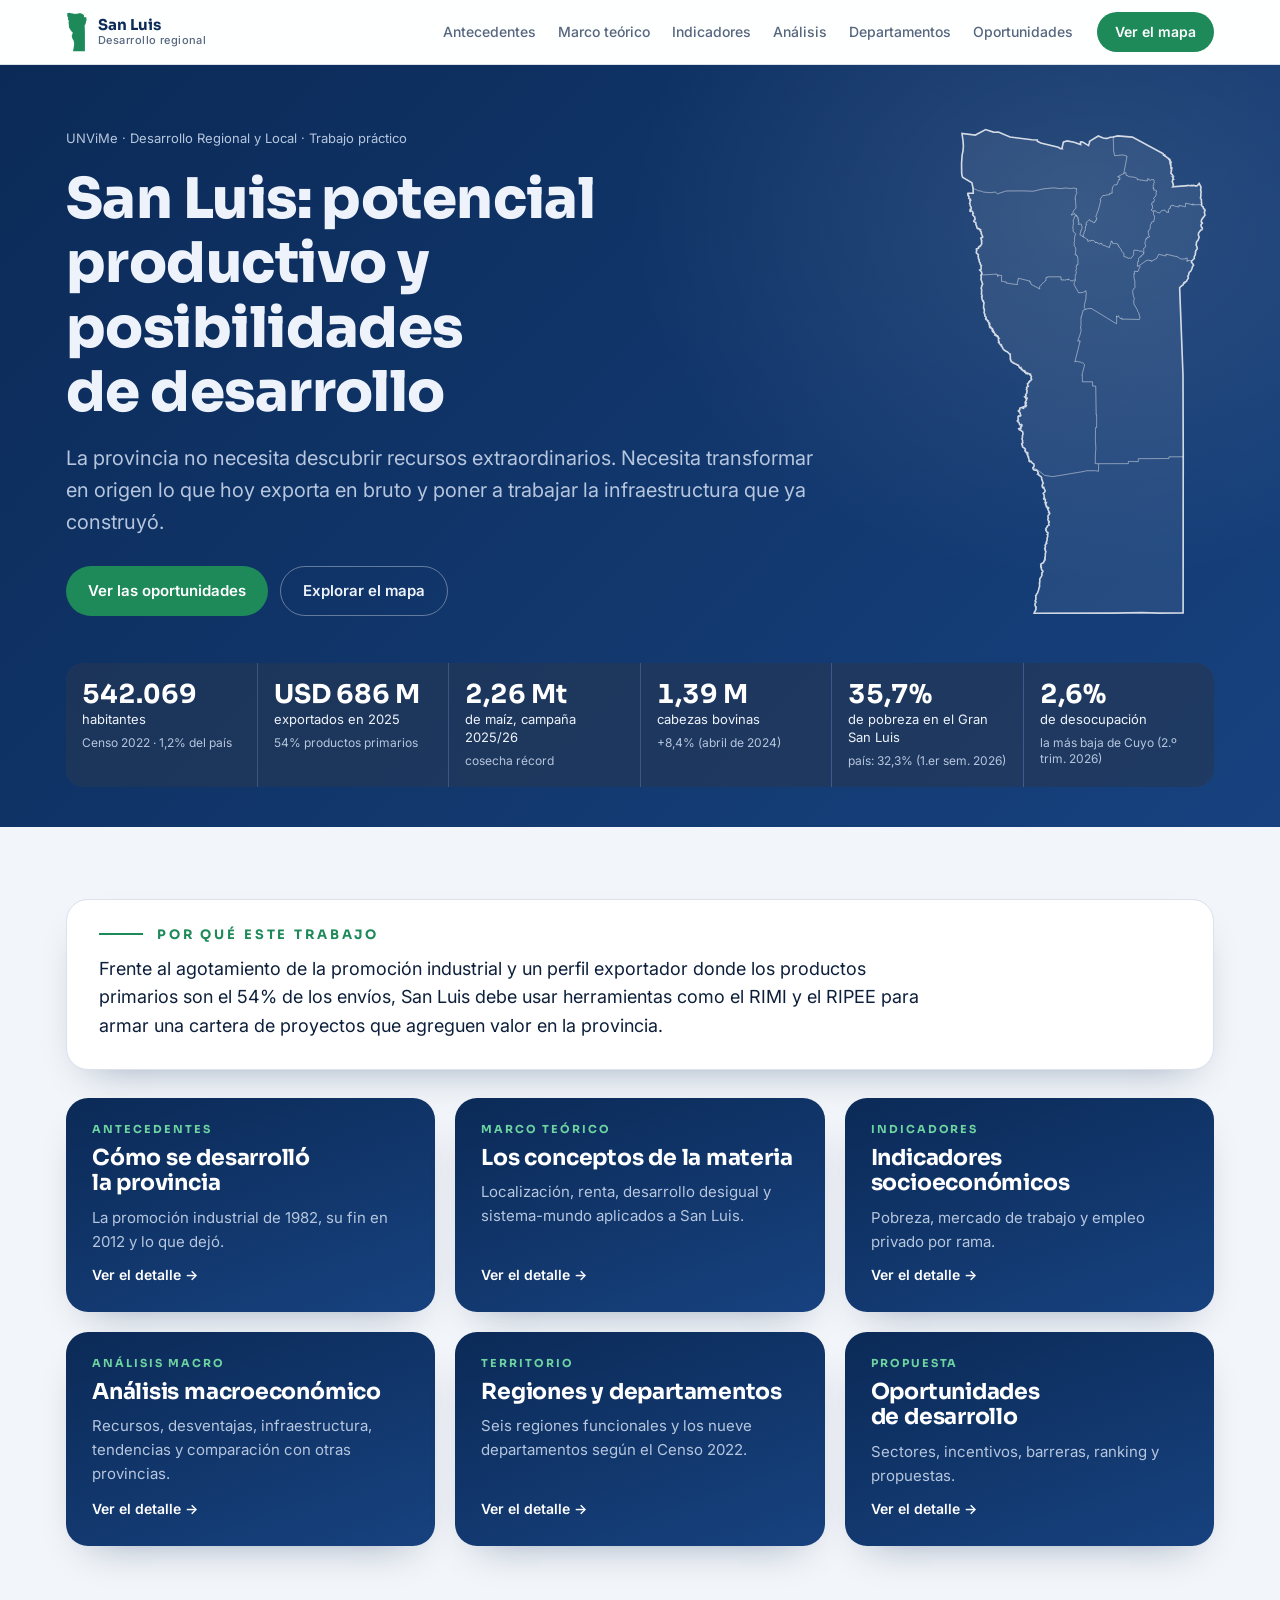
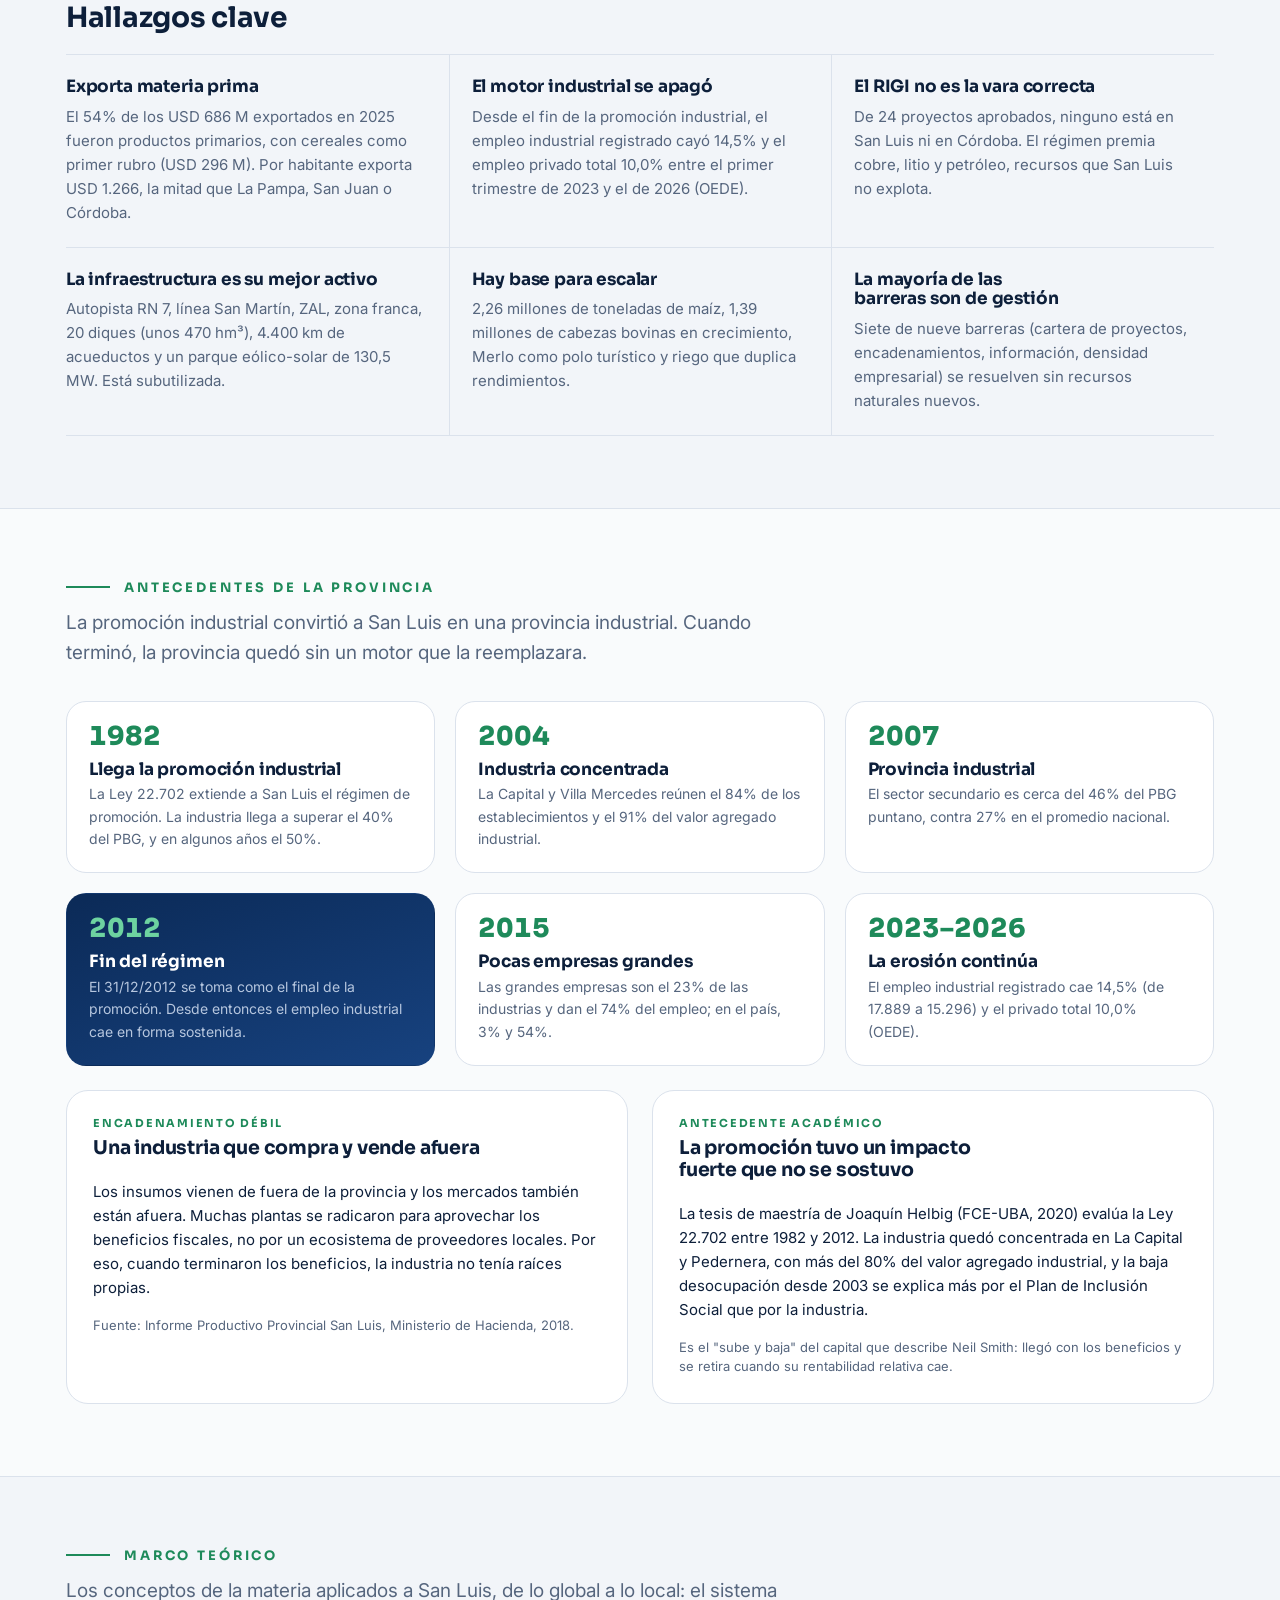
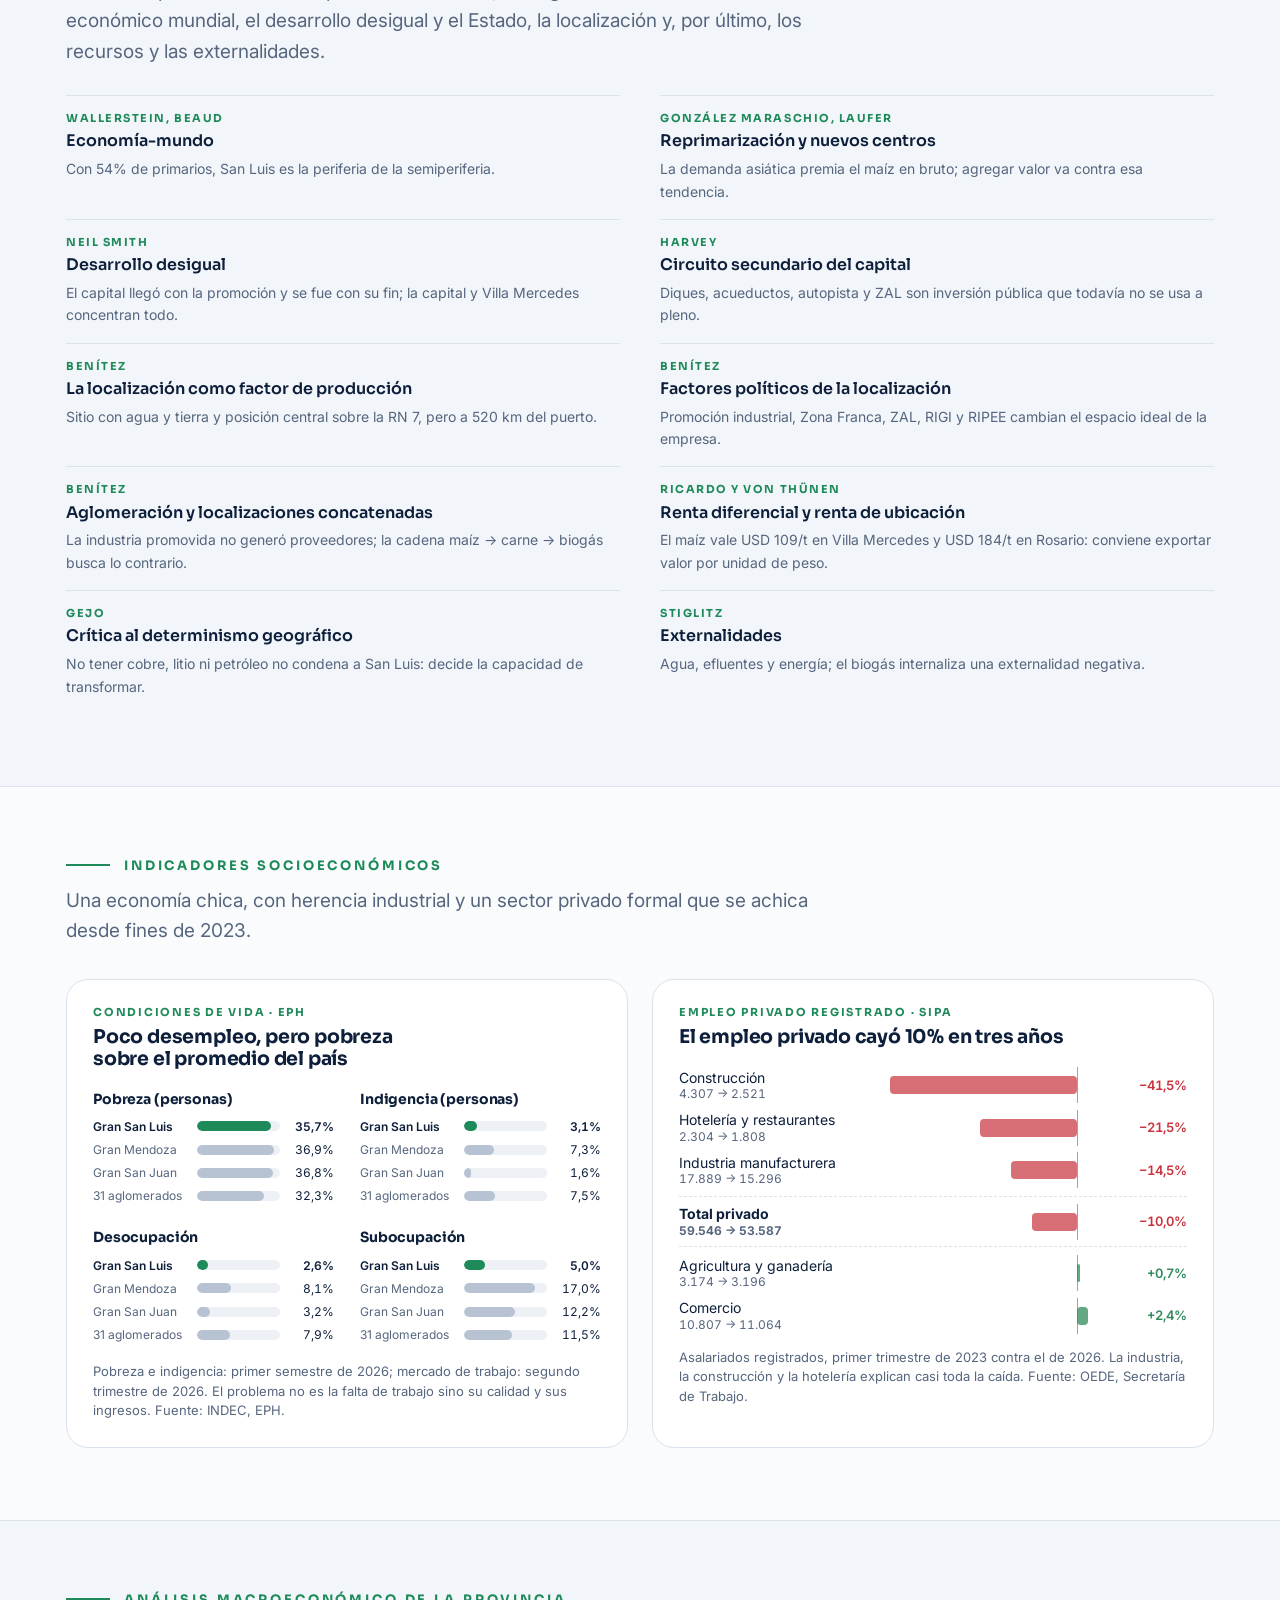
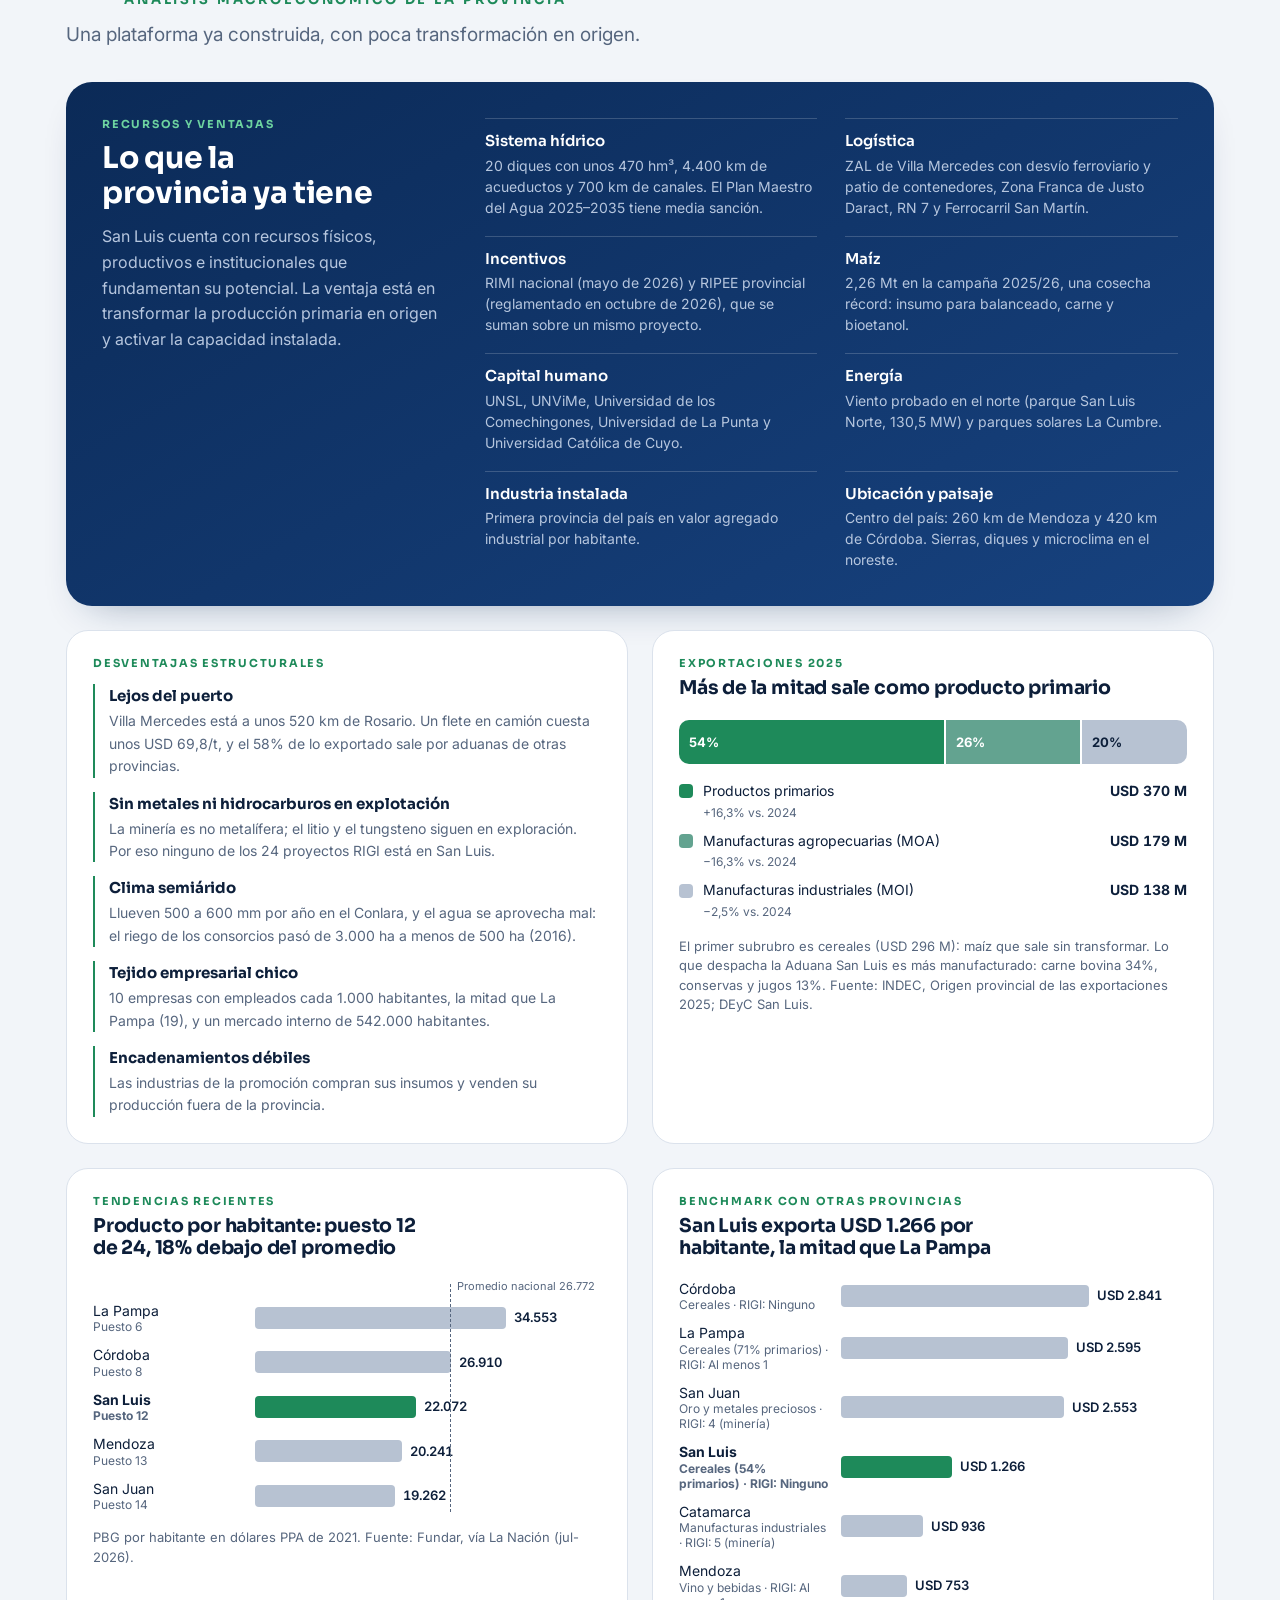
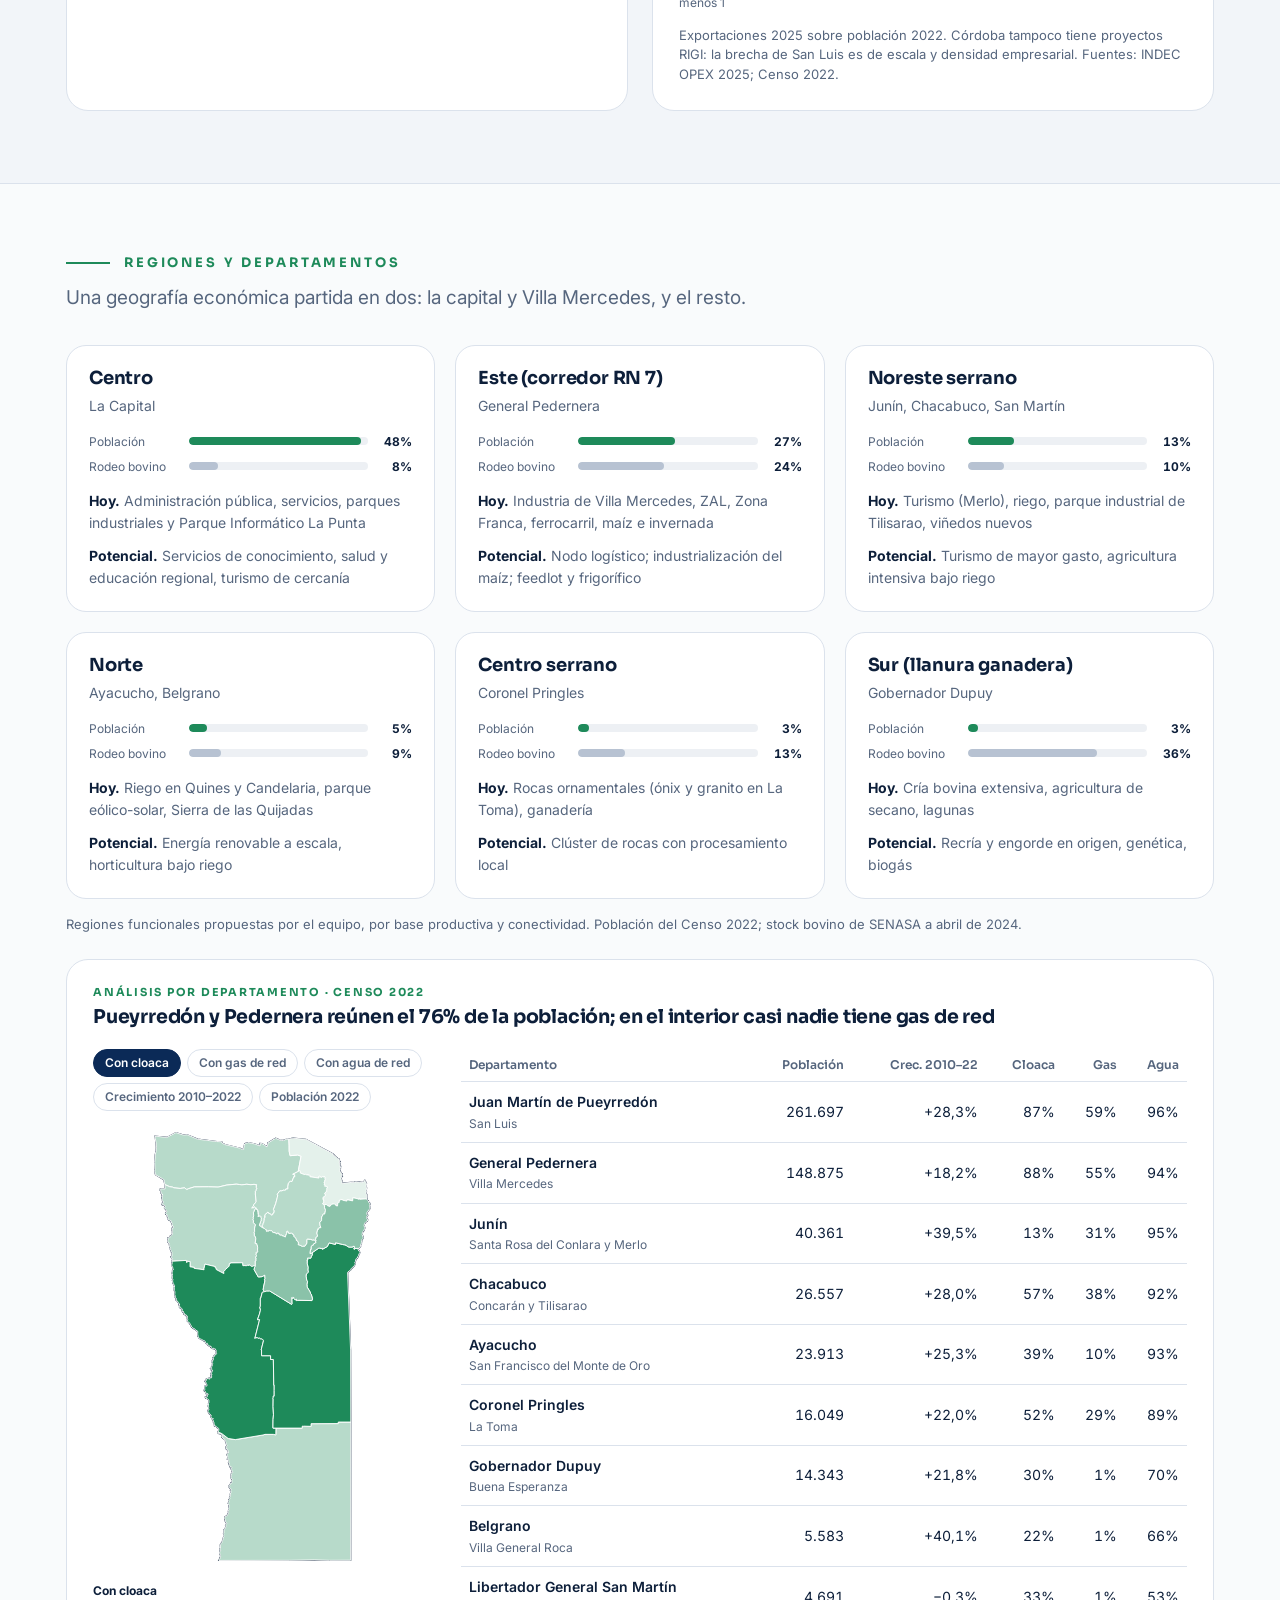
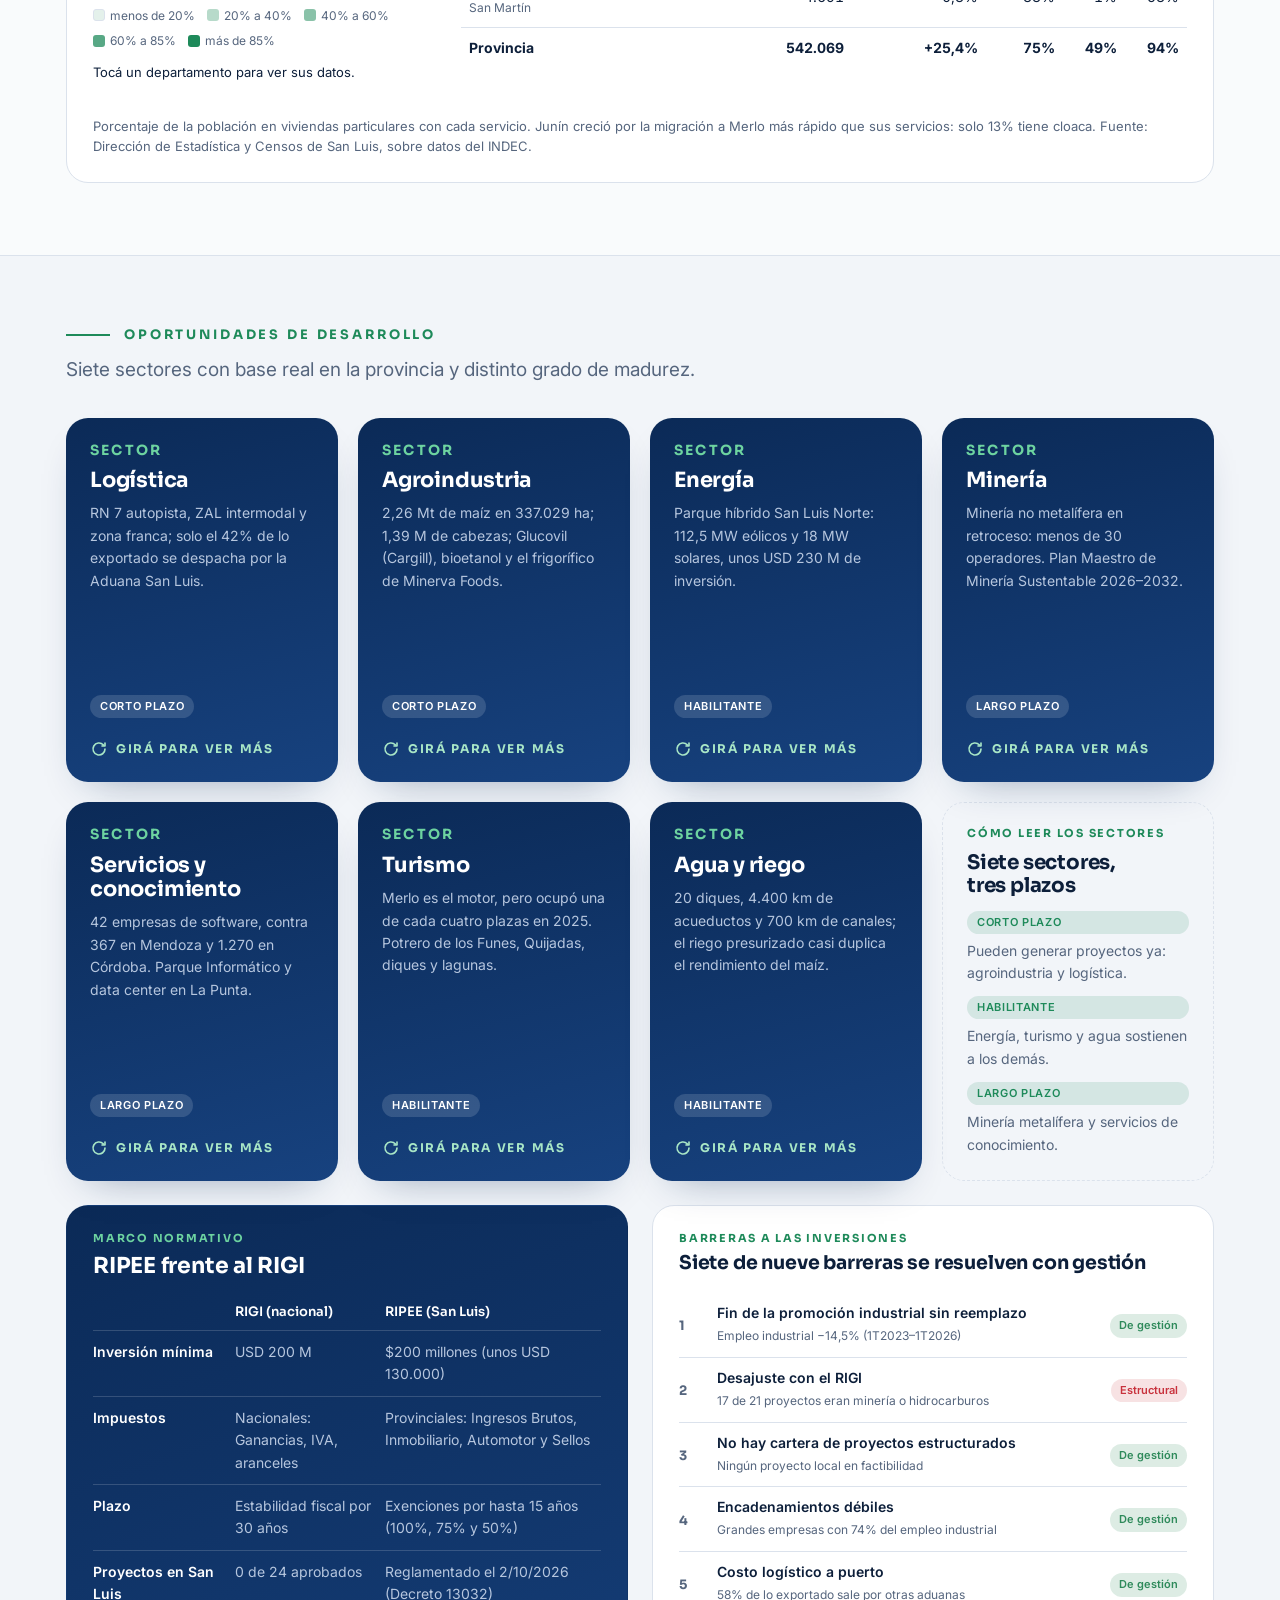
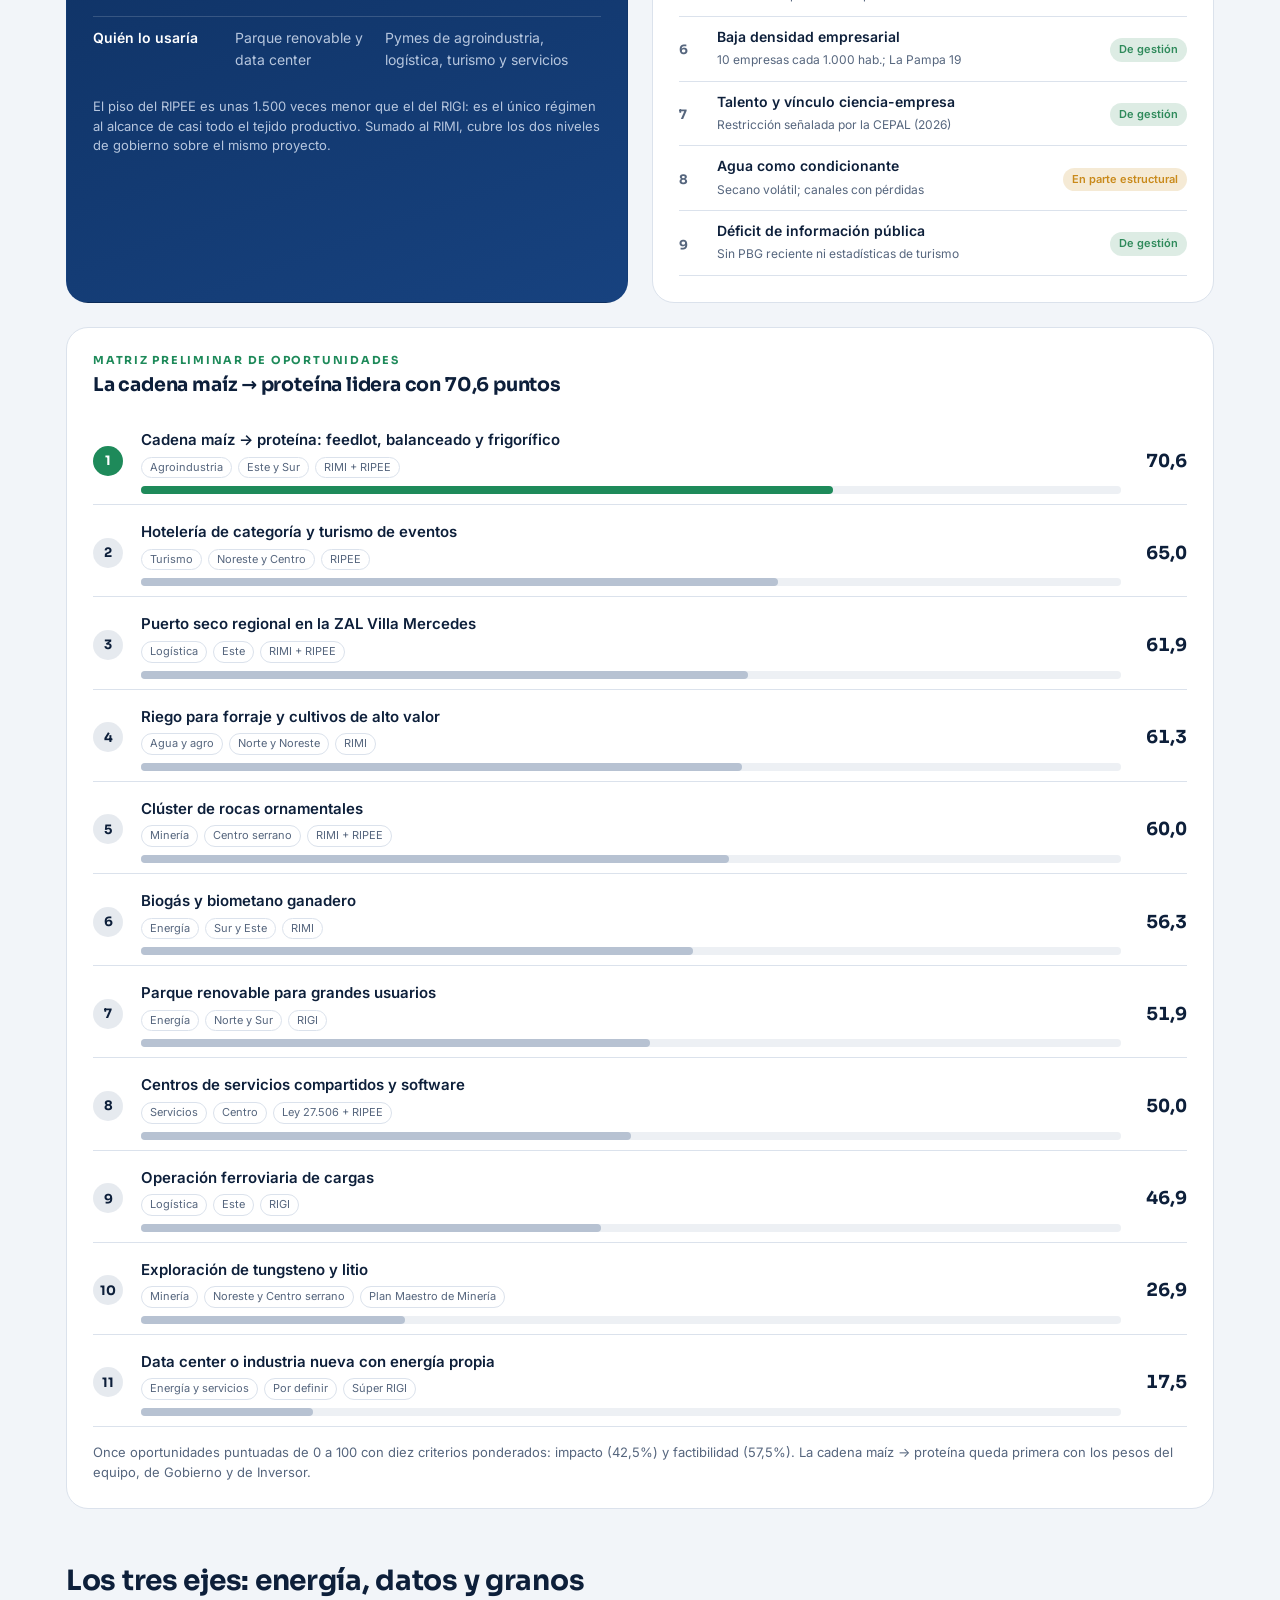
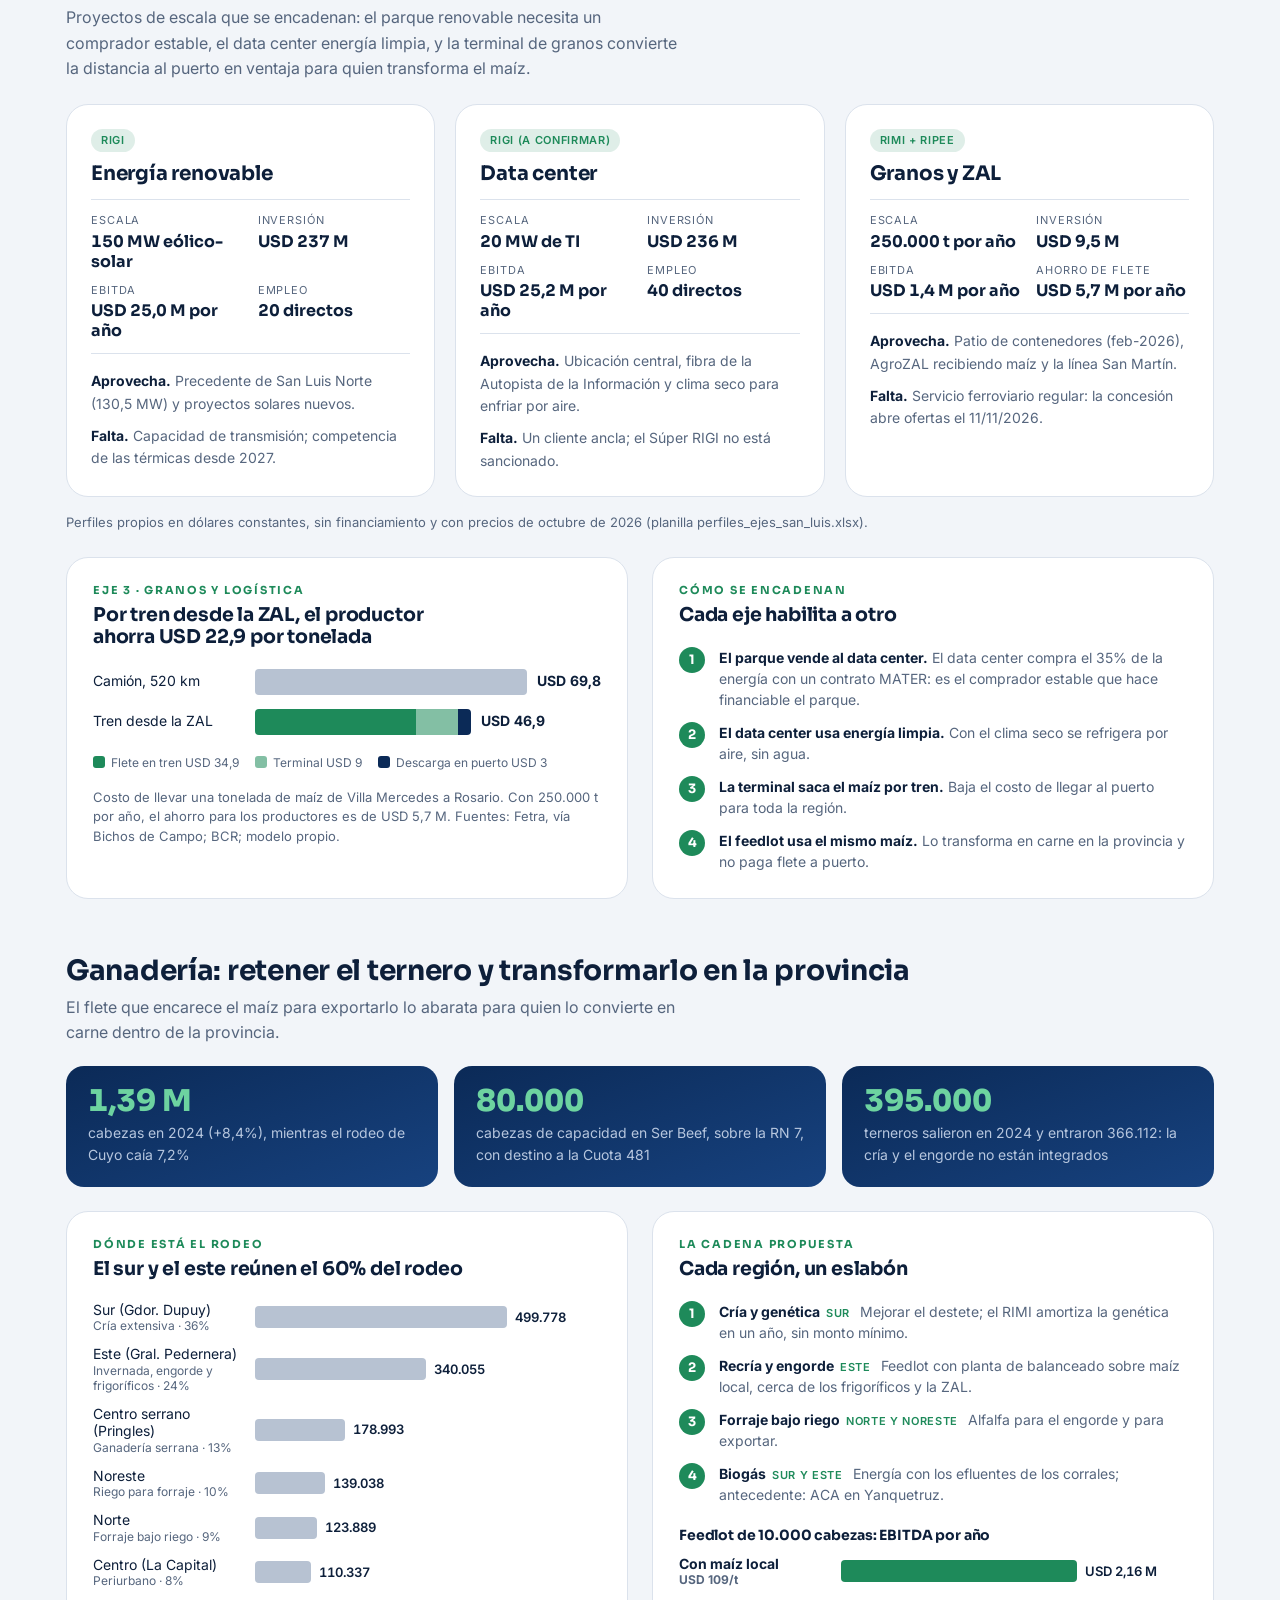
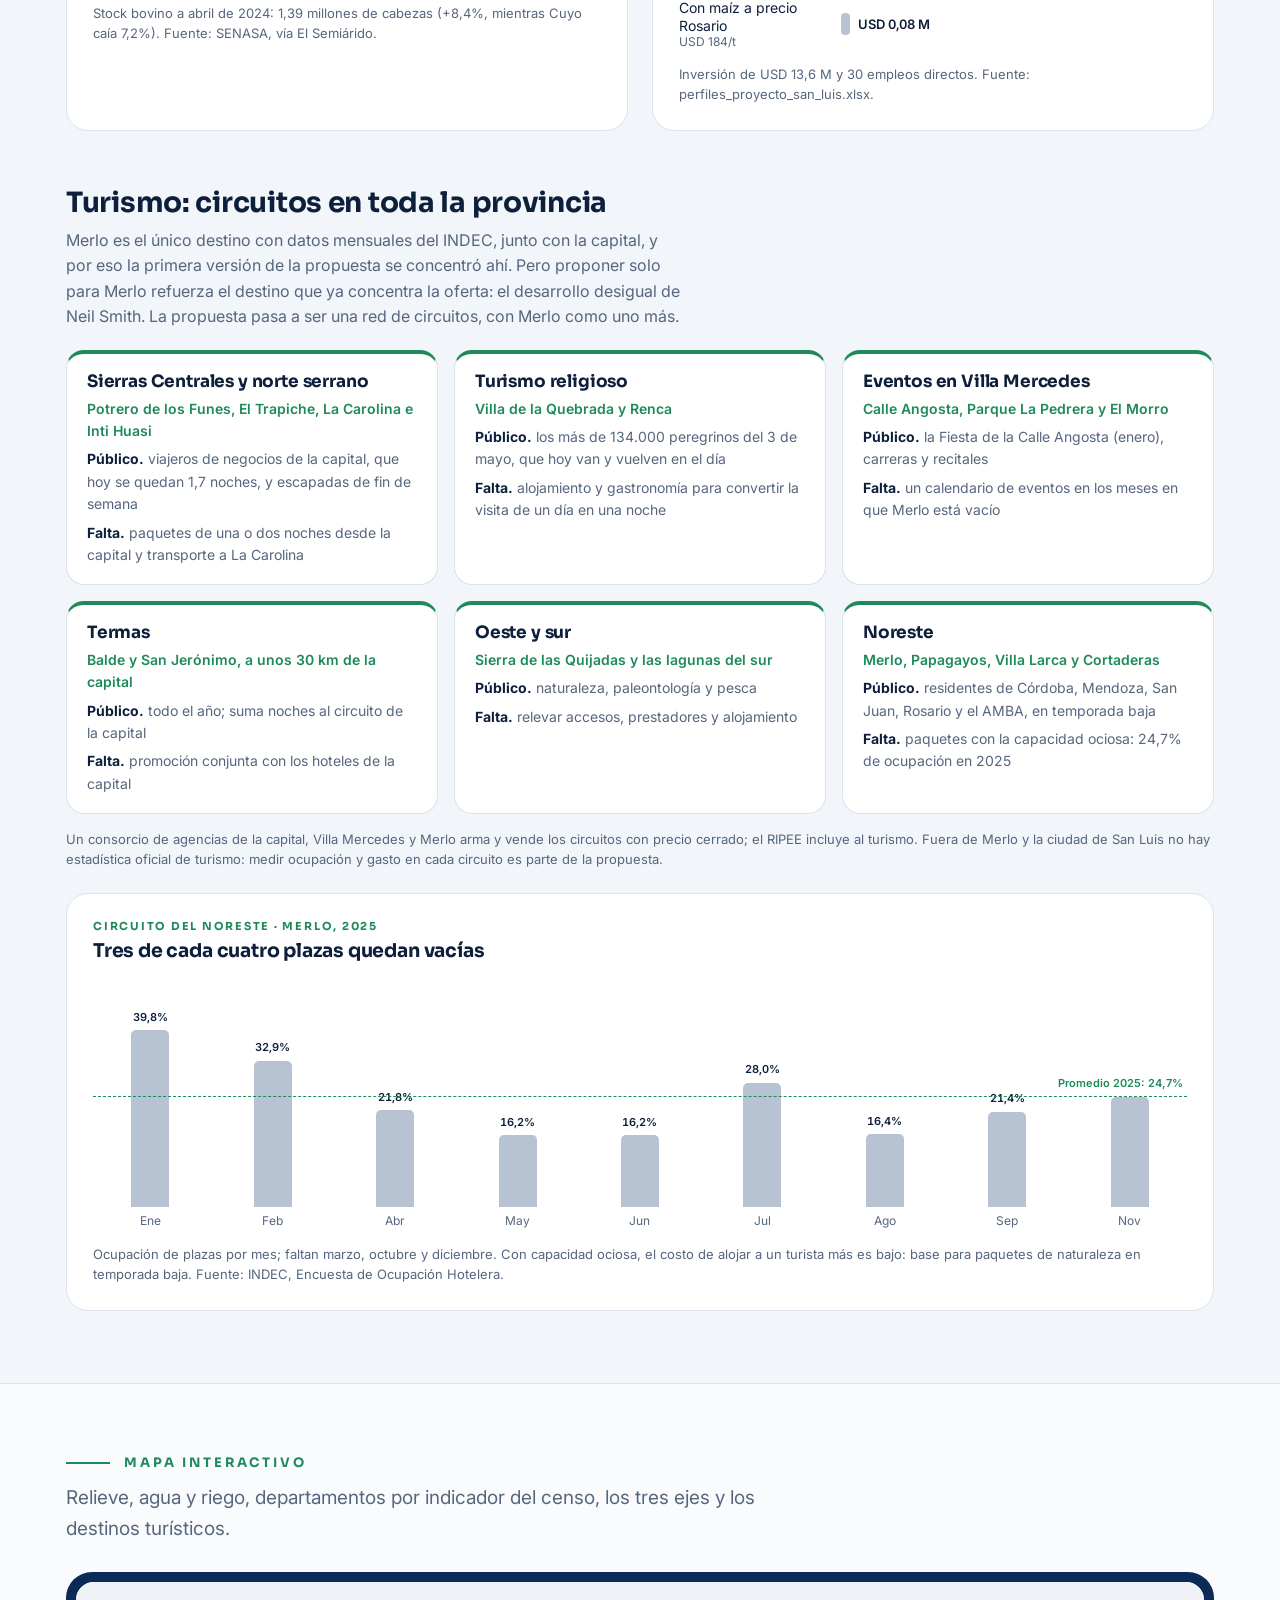
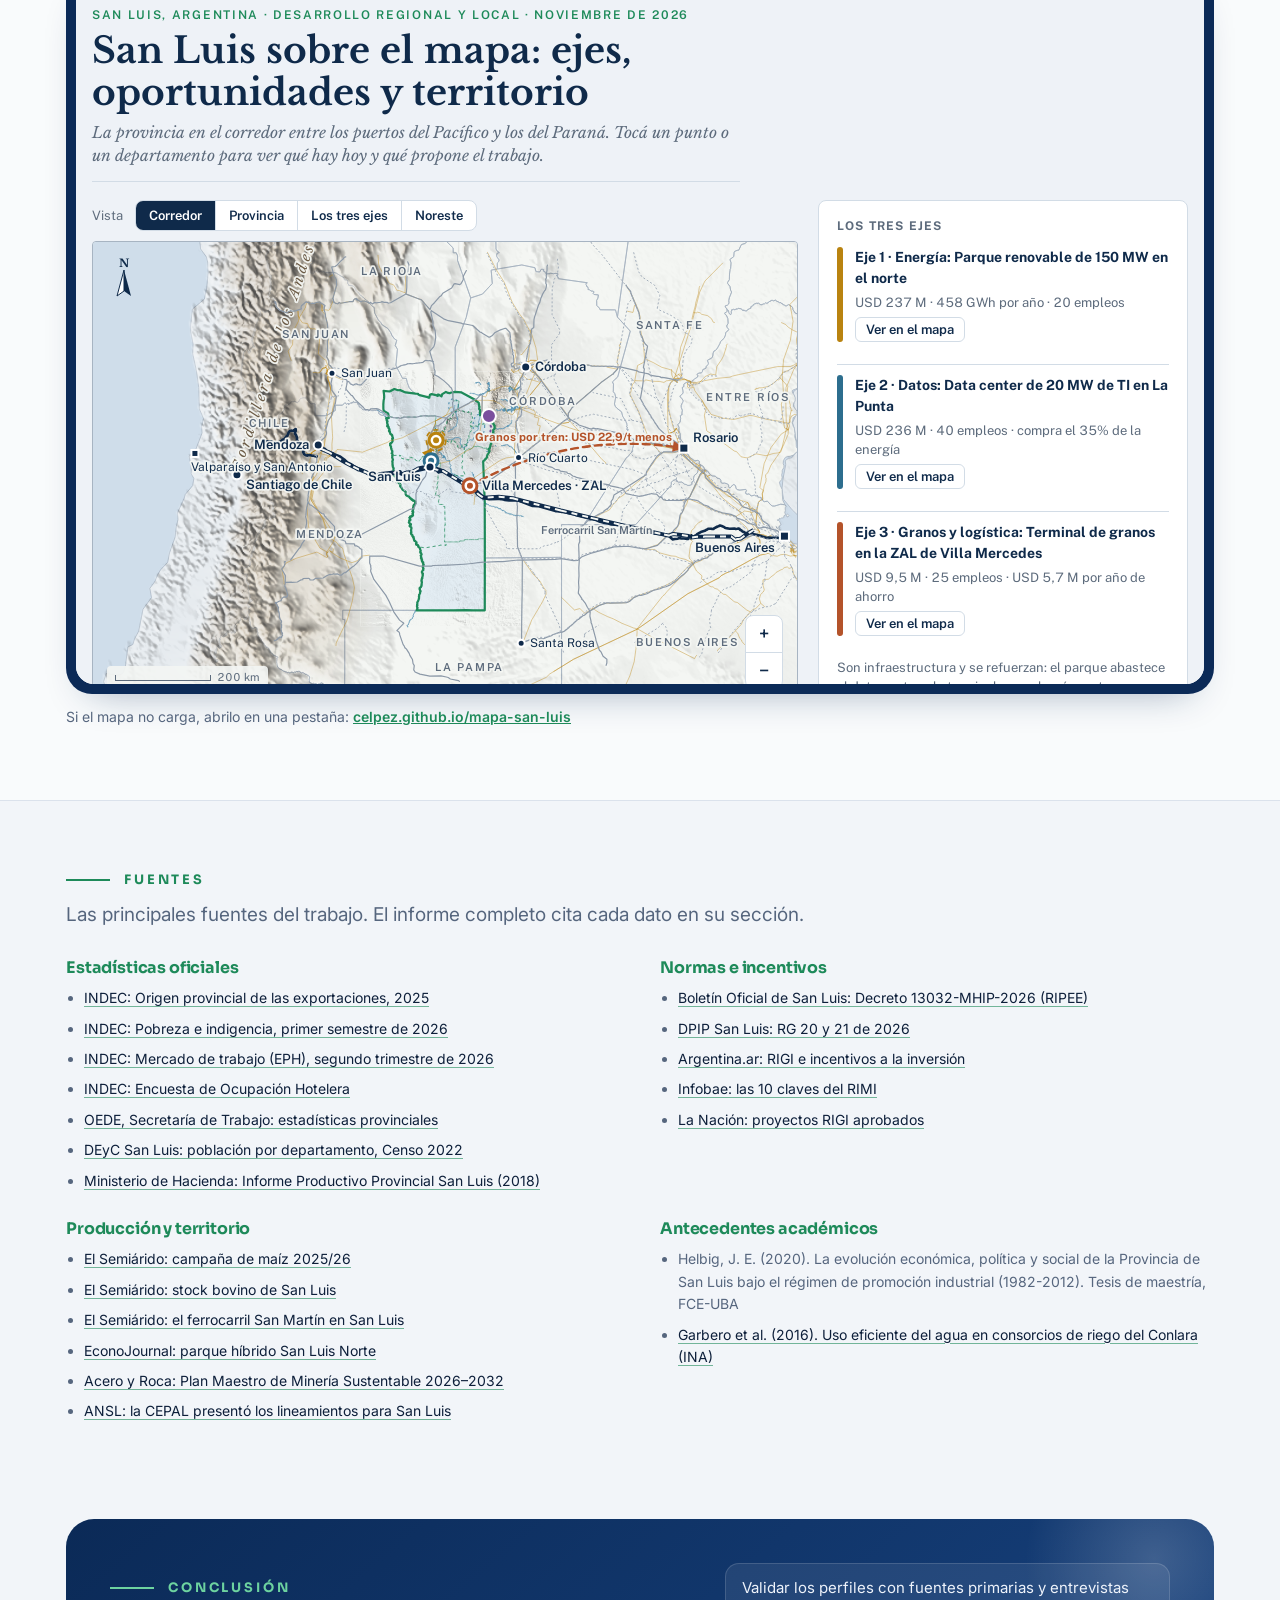
==== commit a9bac295: "Mapa y sitio en azul marino y verde; sitio con ejes, ganadería, fuentes y equipo Co-Authored-By: Cla" ====
--- a/sitio/index.html
+++ b/sitio/index.html
@@ -1,15 +1,8 @@
 <!doctype html><html lang="es"><head><meta charset="utf-8"><meta name="viewport" content="width=device-width,initial-scale=1,viewport-fit=cover"><style>:root{color-scheme:light}body{margin:0;font:14px system-ui}img{max-width:100%}[hidden]{display:none!important}</style></head><body><title>Potencial productivo de San Luis</title>
-<meta name="description" content="Trabajo final sobre el potencial productivo de San Luis, Argentina: datos del informe, gráficos y mapa interactivo.">
-<meta property="og:type" content="website">
-<meta property="og:title" content="Potencial productivo de San Luis">
-<meta property="og:description" content="Datos del informe, gráficos y mapa interactivo de los ejes de inversión de San Luis.">
-<meta property="og:url" content="https://celpez.github.io/mapa-san-luis/sitio/">
-<meta property="og:image" content="https://celpez.github.io/mapa-san-luis/preview.png">
-<meta name="twitter:card" content="summary_large_image">
-<link rel="icon" href="data:image/svg+xml,%3Csvg xmlns='http://www.w3.org/2000/svg' viewBox='0 0 32 32'%3E%3Crect width='32' height='32' rx='6' fill='%232A4D9B'/%3E%3Ccircle cx='16' cy='14' r='5' fill='%23F5F1E7'/%3E%3Cpath d='M16 28 9 17h14z' fill='%23F5F1E7'/%3E%3C/svg%3E">
 <meta name="claude:viewport-fit-sides" content="cover">
-<link rel="preload" href="../fonts/Inter-normal-567244.woff2" as="font" type="font/woff2" crossorigin>
-<link rel="stylesheet" href="../fonts/fonts.css">
+<link rel="preconnect" href="https://fonts.googleapis.com">
+<link rel="preconnect" href="https://fonts.gstatic.com" crossorigin>
+<link rel="stylesheet" href="https://fonts.googleapis.com/css2?family=Inter:wght@400;500;600;700&family=Sora:wght@500;600;700;800&display=swap">
 <style>/* Layout: light cool page, deep-navy feature cards with rounded 22px corners, red letter-spaced eyebrows with a rule, content in a 1180px column. */
 :root {
   --bg: #f2f5f9;
@@ -21,8 +14,8 @@
   --navy-2: #17427f;
   --on-navy: #eef3fb;
   --on-navy-muted: #b6c6de;
-  --red: #c8323d;
-  --accent: #1f5fbf;
+  --green: #1e8a5a;
+  --accent: #1e8a5a;
   --grey: #b7c2d2;
   --good: #2f8a5b;
   --bad: #c8323d;
@@ -35,14 +28,14 @@
   :root:not([data-theme="light"]) {
     --bg: #0a1322; --surface: #111d31; --ink: #e6edf7; --muted: #9aaac1; --line: #22334f;
     --navy: #0f3068; --navy-2: #1b4a8f; --on-navy: #eef3fb; --on-navy-muted: #b9c8e0;
-    --red: #f06a73; --accent: #6ea4f4; --grey: #44546e; --good: #5cc28c; --bad: #f06a73; --warn: #e8b04a;
+    --green: #5cc28c; --accent: #5cc28c; --grey: #44546e; --good: #5cc28c; --bad: #f06a73; --warn: #e8b04a;
     --shadow: 0 18px 40px -24px rgba(0, 0, 0, .7); color-scheme: dark;
   }
 }
 :root[data-theme="dark"] {
   --bg: #0a1322; --surface: #111d31; --ink: #e6edf7; --muted: #9aaac1; --line: #22334f;
   --navy: #0f3068; --navy-2: #1b4a8f; --on-navy: #eef3fb; --on-navy-muted: #b9c8e0;
-  --red: #f06a73; --accent: #6ea4f4; --grey: #44546e; --good: #5cc28c; --bad: #f06a73; --warn: #e8b04a;
+  --green: #5cc28c; --accent: #5cc28c; --grey: #44546e; --good: #5cc28c; --bad: #f06a73; --warn: #e8b04a;
   --shadow: 0 18px 40px -24px rgba(0, 0, 0, .7); color-scheme: dark;
 }
 
@@ -69,7 +62,7 @@
 .top nav { display: flex; gap: 22px; margin-left: auto; font-size: 14px; font-weight: 500; }
 .top nav a { text-decoration: none; color: var(--muted); }
 .top nav a:hover { color: var(--ink); }
-.cta { text-decoration: none; background: var(--red); color: #fff; font-weight: 600; font-size: 14px; padding: 9px 18px; border-radius: 999px; white-space: nowrap; }
+.cta { text-decoration: none; background: var(--green); color: #fff; font-weight: 600; font-size: 14px; padding: 9px 18px; border-radius: 999px; white-space: nowrap; }
 @media (max-width: 860px) { .top nav { display: none; } .cta { margin-left: auto; } }
 
 /* hero */
@@ -81,7 +74,7 @@
 .lede { margin-top: 18px; font-size: clamp(17px, 1.6vw, 20px); color: var(--on-navy-muted); max-width: 58ch; }
 .hero-cta { display: flex; flex-wrap: wrap; gap: 12px; margin-top: 28px; }
 .btn { display: inline-flex; align-items: center; text-decoration: none; font-weight: 600; font-size: 15px; padding: 12px 22px; border-radius: 999px; }
-.btn-red { background: var(--red); color: #fff; }
+.btn-red { background: var(--green); color: #fff; }
 .btn-ghost { border: 1px solid rgba(255,255,255,.35); color: var(--on-navy); }
 .btn-ghost:hover { background: rgba(255,255,255,.08); }
 .hero-map { width: 100%; max-width: 260px; height: auto; justify-self: end; }
@@ -99,15 +92,15 @@
 /* sections */
 .sec { padding-block: 72px; }
 .sec.alt { background: color-mix(in srgb, var(--surface) 55%, var(--bg)); border-block: 1px solid var(--line); }
-.eyebrow { display: flex; align-items: center; gap: 14px; color: var(--red); font: 700 13px/1 var(--f-display); letter-spacing: .22em; text-transform: uppercase; }
+.eyebrow { display: flex; align-items: center; gap: 14px; color: var(--green); font: 700 13px/1 var(--f-display); letter-spacing: .22em; text-transform: uppercase; }
 .eyebrow span { width: 44px; height: 2px; background: currentColor; flex: none; }
-.eyebrow.light { color: #ff9aa1; }
+.eyebrow.light { color: #6dd3a0; }
 .sub { margin-top: 14px; font-size: 19px; color: var(--muted); max-width: 62ch; }
 .sub.tight { margin-top: 8px; font-size: 16px; }
 .h2 { font-size: 28px; margin-top: 56px; }
 .h3 { font-size: 22px; margin-top: 40px; }
 .kicker { display: block; font: 700 11px/1.2 var(--f-display); letter-spacing: .16em; text-transform: uppercase; color: var(--accent); }
-.kicker.red { color: var(--red); }
+.kicker.red { color: var(--green); }
 .note { margin-top: 16px; font-size: 13px; color: var(--muted); line-height: 1.5; }
 
 .why { background: var(--surface); border: 1px solid var(--line); border-radius: 22px; padding: 28px 32px; box-shadow: var(--shadow); }
@@ -117,7 +110,7 @@
 .eje-card:hover { transform: translateY(-3px); }
 .eje-card h3 { font-size: 22px; color: #fff; }
 .eje-card p { color: var(--on-navy-muted); font-size: 15px; }
-.ec-k { font: 700 11px/1 var(--f-display); letter-spacing: .18em; text-transform: uppercase; color: #ff9aa1; }
+.ec-k { font: 700 11px/1 var(--f-display); letter-spacing: .18em; text-transform: uppercase; color: #6dd3a0; }
 .ec-go { margin-top: auto; font-weight: 600; font-size: 14px; color: #fff; }
 @media (prefers-reduced-motion: reduce) { .eje-card { transition: none; } .eje-card:hover { transform: none; } }
 @media (max-width: 820px) { .ejes3 { grid-template-columns: 1fr; } .eje-card { min-height: 0; } }
@@ -130,7 +123,7 @@
 @media (max-width: 820px) { .finds { grid-template-columns: 1fr; } }
 
 .feature { margin-top: 32px; background: linear-gradient(150deg, var(--navy), var(--navy-2)); color: var(--on-navy); border-radius: 26px; padding: 36px; display: grid; grid-template-columns: minmax(0, .8fr) minmax(0, 1.6fr); gap: 36px; box-shadow: var(--shadow); }
-.feature .kicker { color: #ff9aa1; }
+.feature .kicker { color: #6dd3a0; }
 .feature h2 { font-size: 30px; margin-top: 10px; color: #fff; }
 .ft-txt p { margin-top: 14px; color: var(--on-navy-muted); }
 .ft-grid { display: grid; grid-template-columns: repeat(2, minmax(0, 1fr)); gap: 18px 28px; margin: 0; }
@@ -144,12 +137,12 @@
 .panel { background: var(--surface); border: 1px solid var(--line); border-radius: 22px; padding: 26px; min-width: 0; }
 .panel.wide { margin-top: 24px; }
 .panel.navy { background: linear-gradient(160deg, var(--navy), var(--navy-2)); color: var(--on-navy); border-color: transparent; }
-.panel.navy .kicker { color: #ff9aa1; }
+.panel.navy .kicker { color: #6dd3a0; }
 .panel.navy h3 { color: #fff; font-size: 22px; margin: 8px 0 16px; }
 .panel.navy .note { color: var(--on-navy-muted); }
 .ch-t { font-size: 19px; margin: 8px 0 20px; }
 .dlist { list-style: none; margin: 14px 0 0; padding: 0; display: grid; gap: 14px; }
-.dlist li { display: grid; gap: 2px; padding-left: 14px; border-left: 2px solid var(--red); }
+.dlist li { display: grid; gap: 2px; padding-left: 14px; border-left: 2px solid var(--green); }
 .dlist b { font-family: var(--f-display); font-size: 15px; }
 .dlist span { font-size: 14px; color: var(--muted); }
 
@@ -245,16 +238,16 @@
 .flip { position: relative; display: grid; perspective: 1200px; }
 .face { grid-area: 1 / 1; border-radius: 22px; padding: 24px 24px 64px; backface-visibility: hidden; -webkit-backface-visibility: hidden; transition: transform .6s cubic-bezier(.2,.7,.2,1); display: flex; flex-direction: column; gap: 10px; min-width: 0; }
 .front { background: linear-gradient(165deg, var(--navy), var(--navy-2)); color: var(--on-navy); box-shadow: var(--shadow); }
-.front .kicker, .back .kicker { color: #ff9aa1; }
+.front .kicker, .back .kicker { color: #6dd3a0; }
 .front h3, .back h3 { font-size: 21px; color: #fff; }
 .front p { font-size: 14px; color: var(--on-navy-muted); }
-.back { background: var(--red); color: #fff; transform: rotateY(180deg); }
+.back { background: var(--green); color: #fff; transform: rotateY(180deg); }
 .back .kicker { color: rgba(255,255,255,.8); }
 .back ul { margin: 0; padding-left: 18px; font-size: 14px; display: grid; gap: 6px; }
 .flip.flipped .front { transform: rotateY(-180deg); }
 .flip.flipped .back { transform: rotateY(0); }
 .pill { align-self: flex-start; font: 600 11px/1 var(--f-body); letter-spacing: .06em; text-transform: uppercase; background: rgba(255,255,255,.14); color: #fff; padding: 6px 10px; border-radius: 999px; margin-top: auto; }
-.flipbtn { position: absolute; left: 24px; bottom: 20px; z-index: 2; display: inline-flex; align-items: center; gap: 8px; background: none; border: 0; padding: 4px 0; color: #9cc2ff; font: 700 12px/1 var(--f-display); letter-spacing: .14em; text-transform: uppercase; cursor: pointer; }
+.flipbtn { position: absolute; left: 24px; bottom: 20px; z-index: 2; display: inline-flex; align-items: center; gap: 8px; background: none; border: 0; padding: 4px 0; color: #a8e6c6; font: 700 12px/1 var(--f-display); letter-spacing: .14em; text-transform: uppercase; cursor: pointer; }
 .flip.flipped .flipbtn { color: #fff; }
 .flipbtn svg { width: 18px; height: 18px; fill: none; stroke: currentColor; stroke-width: 2.2; stroke-linecap: round; stroke-linejoin: round; }
 .front .pill { margin-bottom: 0; }
@@ -293,13 +286,13 @@
 .dest { display: grid; grid-template-columns: repeat(4, minmax(0, 1fr)); gap: 16px; margin-top: 16px; }
 @media (max-width: 1060px) { .dest { grid-template-columns: repeat(2, minmax(0, 1fr)); } }
 @media (max-width: 560px) { .dest { grid-template-columns: 1fr; } }
-.dest article.dest-key { background: var(--red); border-color: transparent; color: #fff; }
+.dest article.dest-key { background: var(--green); border-color: transparent; color: #fff; }
 .dest article.dest-key p { color: rgba(255,255,255,.88); }
 .dest article.dest-key span { color: #fff; }
 .dest article { background: var(--surface); border: 1px solid var(--line); border-radius: 18px; padding: 18px 20px; display: flex; flex-direction: column; gap: 6px; min-width: 0; }
 .dest h4 { font-size: 16px; }
 .dest p { font-size: 14px; color: var(--muted); }
-.dest span { margin-top: auto; padding-top: 6px; font-size: 12px; font-weight: 600; color: var(--red); }
+.dest span { margin-top: auto; padding-top: 6px; font-size: 12px; font-weight: 600; color: var(--green); }
 
 /* choropleth */
 .choro { display: grid; grid-template-columns: minmax(0, 340px) minmax(0, 1fr); gap: 28px; align-items: start; }
@@ -315,7 +308,7 @@
 .dp.c3 { fill: color-mix(in srgb, var(--accent) 74%, var(--surface)); }
 .dp.c4 { fill: var(--accent); }
 .dp:hover, .dp:focus-visible { opacity: .8; outline: none; }
-.dp.sel { stroke: var(--red); stroke-width: 2.2; }
+.dp.sel { stroke: var(--green); stroke-width: 2.2; }
 .ch-leg { display: flex; flex-wrap: wrap; gap: 6px 12px; margin-top: 12px; font-size: 12px; color: var(--muted); }
 .ch-leg b { width: 100%; color: var(--ink); font-size: 12px; }
 .ch-leg span { display: inline-flex; align-items: center; gap: 5px; }
@@ -347,7 +340,7 @@
 .marco { display: grid; grid-template-columns: repeat(2, minmax(0, 1fr)); gap: 0 40px; margin: 28px 0 0; }
 .marco div { padding: 16px 0; border-top: 1px solid var(--line); min-width: 0; }
 .marco dt { font: 600 16px/1.3 var(--f-display); }
-.au { display: block; font: 700 11px/1.2 var(--f-display); letter-spacing: .14em; text-transform: uppercase; color: var(--red); margin-bottom: 6px; }
+.au { display: block; font: 700 11px/1.2 var(--f-display); letter-spacing: .14em; text-transform: uppercase; color: var(--green); margin-bottom: 6px; }
 .marco dd { margin: 6px 0 0; font-size: 14px; color: var(--muted); }
 @media (max-width: 760px) { .marco { grid-template-columns: 1fr; } }
 
@@ -369,13 +362,13 @@
 /* antecedentes timeline */
 .tl { list-style: none; margin: 32px 0 0; padding: 0; display: grid; grid-template-columns: repeat(3, minmax(0, 1fr)); gap: 20px; }
 .tl li { background: var(--surface); border: 1px solid var(--line); border-radius: 20px; padding: 22px; display: grid; gap: 10px; align-content: start; min-width: 0; }
-.tl-y { font: 800 26px/1 var(--f-display); color: var(--red); font-variant-numeric: tabular-nums; }
+.tl-y { font: 800 26px/1 var(--f-display); color: var(--green); font-variant-numeric: tabular-nums; }
 .tl h3 { font-size: 17px; margin-bottom: 4px; }
 .tl p { font-size: 14px; color: var(--muted); }
 .tl li:nth-child(4) { background: linear-gradient(160deg, var(--navy), var(--navy-2)); border-color: transparent; }
 .tl li:nth-child(4) h3 { color: #fff; }
 .tl li:nth-child(4) p { color: var(--on-navy-muted); }
-.tl li:nth-child(4) .tl-y { color: #ff9aa1; }
+.tl li:nth-child(4) .tl-y { color: #6dd3a0; }
 @media (max-width: 900px) { .tl { grid-template-columns: repeat(2, minmax(0, 1fr)); } }
 @media (max-width: 560px) { .tl { grid-template-columns: 1fr; } }
 .body { font-size: 15px; }
@@ -401,16 +394,62 @@
 
 /* circuitos */
 .circ { display: grid; grid-template-columns: repeat(3, minmax(0, 1fr)); gap: 16px; margin-top: 20px; }
-.circ article { background: var(--surface); border: 1px solid var(--line); border-top: 4px solid var(--red); border-radius: 18px; padding: 18px 20px; display: flex; flex-direction: column; gap: 6px; min-width: 0; }
+.circ article { background: var(--surface); border: 1px solid var(--line); border-top: 4px solid var(--green); border-radius: 18px; padding: 18px 20px; display: flex; flex-direction: column; gap: 6px; min-width: 0; }
 .circ h4 { font-size: 17px; }
 .circ p { font-size: 14px; color: var(--muted); }
 .circ p b { color: var(--ink); }
 .circ .cd { color: var(--accent); font-weight: 600; }
 @media (max-width: 980px) { .circ { grid-template-columns: repeat(2, minmax(0, 1fr)); } }
 @media (max-width: 600px) { .circ { grid-template-columns: 1fr; } }
+
+/* ejes: figures */
+.eje-n { display: grid; grid-template-columns: repeat(2, minmax(0, 1fr)); gap: 10px 14px; margin: 4px 0 6px; padding: 12px 0; border-block: 1px solid var(--line); }
+.eje-n div { min-width: 0; }
+.eje-n dt { font-size: 11px; letter-spacing: .08em; text-transform: uppercase; color: var(--muted); }
+.eje-n dd { margin: 2px 0 0; font: 700 16px/1.25 var(--f-display); color: var(--ink); font-variant-numeric: tabular-nums; }
+
+/* freight chart */
+.flete { display: grid; gap: 14px; }
+.fl-row { display: grid; grid-template-columns: minmax(0, 150px) minmax(0, 1fr); gap: 12px; align-items: center; }
+.fl-l { font-size: 14px; }
+.fl-t { display: flex; align-items: center; height: 26px; gap: 0; }
+.fl-t b { margin-left: 10px; font-size: 14px; font-variant-numeric: tabular-nums; white-space: nowrap; }
+.fl-s { height: 100%; background: var(--grey); }
+.fl-s:first-child { border-radius: 4px 0 0 4px; }
+.fl-s:last-of-type { border-radius: 0 4px 4px 0; }
+.fl-s:only-of-type { border-radius: 4px; }
+.fl-s.is-train.fl0, .fl-leg i.fl0 { background: var(--green); }
+.fl-s.is-train.fl1, .fl-leg i.fl1 { background: color-mix(in srgb, var(--green) 55%, var(--surface)); }
+.fl-s.is-train.fl2, .fl-leg i.fl2 { background: var(--navy); }
+.fl-leg { display: flex; flex-wrap: wrap; gap: 6px 16px; font-size: 12px; color: var(--muted); margin-top: 4px; }
+.fl-leg span { display: inline-flex; align-items: center; gap: 6px; }
+.fl-leg i { width: 12px; height: 12px; border-radius: 3px; display: inline-block; }
+@media (max-width: 520px) { .fl-row { grid-template-columns: minmax(0, 110px) minmax(0, 1fr); } }
+
+/* numbered steps */
+.steps { margin: 0; padding: 0; list-style: none; counter-reset: st; display: grid; gap: 12px; }
+.steps li { counter-increment: st; position: relative; padding-left: 40px; font-size: 14px; color: var(--muted); line-height: 1.5; }
+.steps li::before { content: counter(st); position: absolute; left: 0; top: 0; width: 26px; height: 26px; border-radius: 50%; background: var(--green); color: #fff; font: 700 13px/26px var(--f-display); text-align: center; }
+.steps li b { color: var(--ink); }
+.steps li em { font-style: normal; font-size: 11px; font-weight: 600; letter-spacing: .06em; text-transform: uppercase; color: var(--green); margin: 0 6px 0 2px; }
+.mini { font-size: 14px; margin: 22px 0 12px; }
+
+/* livestock tiles */
+.stats3 { list-style: none; margin: 20px 0 0; padding: 0; display: grid; grid-template-columns: repeat(3, minmax(0, 1fr)); gap: 16px; }
+.stats3 li { background: linear-gradient(160deg, var(--navy), var(--navy-2)); color: var(--on-navy); border-radius: 18px; padding: 20px 22px; display: grid; gap: 6px; min-width: 0; }
+.stats3 b { font: 800 30px/1 var(--f-display); color: #6dd3a0; font-variant-numeric: tabular-nums; }
+.stats3 span { font-size: 14px; color: var(--on-navy-muted); }
+@media (max-width: 760px) { .stats3 { grid-template-columns: 1fr; } }
+
+/* sources */
+.fuentes { display: grid; grid-template-columns: repeat(2, minmax(0, 1fr)); gap: 28px 40px; margin-top: 28px; }
+.fuentes h3 { font-size: 16px; margin-bottom: 10px; color: var(--green); }
+.fuentes ul { margin: 0; padding-left: 18px; display: grid; gap: 8px; font-size: 14px; color: var(--muted); }
+.fuentes a { color: var(--ink); text-decoration-color: color-mix(in srgb, var(--green) 60%, transparent); text-underline-offset: 3px; }
+.fuentes a:hover { color: var(--green); }
+@media (max-width: 760px) { .fuentes { grid-template-columns: 1fr; } }
 </style>
 
-<a class="skip" href="#inicio">Saltar al contenido</a>
 <header class="top">
   <div class="wrap top-in">
     <a class="brand" href="#inicio"><svg viewBox="540 286 224 432" aria-hidden="true"><path d="M574,295.6 575,295.7 578.2,295.5 588.3,299.8 607,302.1 611.8,302.3 611.8,303.4 614.8,305 629.9,308.6 631.8,309.8 633.2,309.8 633,309.5 634.2,304.3 634.7,304.2 634.7,303.9 637.5,303.1 643.5,304.3 649.1,306.3 649,304 650.9,304.1 655.9,307.2 656.8,304.3 656.7,303.6 664.3,298.9 668.5,300.7 670.8,301 672,301 674.5,300 676.9,299.8 681.1,298.8 693.7,299.9 719.9,314 720.2,314.2 720.5,315.4 720.9,315.3 721.5,316 721.7,315.8 721.8,316.4 722.3,316.4 723.2,317.3 724.3,317.8 725.1,319 725.8,318.9 726.1,319.6 726,319.9 726.2,319.9 726.5,320.9 726.7,321.1 726.3,321.2 726.8,321.7 726.1,322 726.1,322.4 726.4,322.5 726.4,322.9 726.6,322.8 726.8,323 726.4,323.2 727,324.8 726.8,325.5 727,326.3 727.3,326.3 727.1,326.7 727.6,326.8 727.4,327.1 727.5,327.9 727.2,328.1 727.1,328.7 727.4,328.9 727.2,329.9 726.9,330.2 726.9,331 727.4,331.7 727.9,331.9 728.4,332.9 728.3,333.2 728.8,333.5 728.4,333.7 728.6,333.8 728.6,334.7 728.9,334.9 728.6,335.9 729,336.2 728.5,336.4 728.5,337.1 728,337.9 728.1,338.7 728.4,339 728.6,340 729,340.4 728.8,341.2 728.9,342.4 728.6,342.7 740.9,341.7 741.6,341.4 743.5,341.8 744.7,341.5 746.1,341.7 746.7,341.4 748.3,342.1 749.7,341.6 751.2,339.8 752.8,342.8 752.5,345.5 752.9,347.1 752.6,349.9 752.8,350.5 752.3,352.3 753.2,353.9 753.1,356.1 753.5,356.9 753.2,358.4 753.7,359.3 754.6,359.9 755,361.6 756,362.1 756.3,363.2 755.7,364.2 756.2,367.3 753.5,370.8 753,372.4 753.1,373.2 753.9,373.6 754,374.2 753.3,374.7 752.8,375.4 752.8,375.9 753.1,377.3 753.8,377.7 754,378.5 753.5,379.7 752.7,379.9 750.8,382.3 750.5,384.2 751.2,386.1 751.1,386.7 750.1,389 749.1,389.9 748.6,392.7 749.6,395.4 749.5,396.3 748.5,397.5 748.1,398.5 748.2,398.9 747.9,400.2 748,400.9 747,402.9 747,404.5 746.4,404.9 744.7,406.9 744.5,407.3 744.6,407.7 745.7,408.9 746.4,410.3 745.4,411.7 745,413.3 743.9,415.5 742.7,416.3 742,419 741.4,419.9 741.9,420.9 741.8,421.6 740.6,423.2 740.5,423.8 740.1,424.3 739.2,424.5 739.2,424.9 738.6,425.6 738.1,425.4 737.1,427.6 736.5,427.7 734.4,429.5 737.3,505.1 737.5,571.2 737.4,709.9 716.5,710 701.8,709.6 677.4,710 609.1,710.1 609.3,709.8 609.2,709.5 609.4,709 610.1,708 610.1,707.4 610.6,707.1 610.7,706.5 610.4,705.4 610.8,704.8 610,704 609.8,702.9 609.8,701.7 610.7,700.3 610,699.8 610,699.1 610.6,698.1 610.4,694.8 610.9,694.5 611.2,693.5 611.9,692.8 613.1,689.4 613.1,688.5 613.8,686.9 613.6,685.7 613.8,684.8 613.5,684.1 613.9,683.5 613.9,680.4 614.7,679.4 615.4,678.2 615.8,677.2 615.5,676.4 615.8,675.9 615.6,675.4 616.5,674.4 616.6,673.9 616.4,673.3 615.8,673.1 615.2,671.9 615.3,670.9 614.9,670.6 615.2,670.2 614.8,669.9 614.8,669.1 615.1,668.8 614.7,668.1 615.3,667.3 616.3,667 616.6,666.5 617.2,666.4 617.4,665.5 617.8,665 617.8,664.4 618.2,664.4 618.5,664 618.3,663.3 618.5,663 618.2,662.6 618.5,662.2 618.3,661.8 618.7,660.7 618.6,658.9 618.9,658.2 618.9,657.4 619.2,657.1 619,656.4 618.5,656.1 618.7,655.1 618.1,654.6 618.1,654.3 618.5,653.9 618.8,652.8 618.5,652.2 618.6,651.5 619,651.1 618.8,650.8 619.9,649.7 619.4,648.9 620.1,647.6 620.3,646.3 620.1,645.4 620.7,644.3 620.7,642.5 620.4,642.3 620.8,642 621,641.1 620.6,640.3 619.9,640.1 619.6,639.2 619.1,638.8 619.4,637.9 619,637.4 620.4,635.4 620.6,634.7 621.9,634.1 621.5,632.8 621.6,631.8 622.1,631.5 622,630.9 621.4,630.7 620.9,629.6 620.8,629.2 621.3,628.4 620.9,627.3 621.1,625.8 621.8,625.2 622.5,624.2 622,623.2 621.5,623.2 621.7,622.1 620.8,620.8 621.1,620 621.6,619.5 621.2,619.1 620.4,619.4 620,619.1 620.3,618.5 619.6,618.3 619.3,617.6 619.6,617.1 618.9,616.4 619.4,615.2 618.8,615.4 618.4,614.9 618.9,614.3 618.5,613.2 618.7,612 618.1,611.5 617.4,611.7 617.2,611.5 617.9,610.5 617.6,609.9 617.6,608.2 616.8,606.9 618.3,605.4 618.5,604.4 617.4,602.3 617.5,601.8 616.7,601.4 616.7,601.8 616.5,601.9 616,601.1 616,600.8 616.4,600.9 616.1,600.1 616.1,599.1 616.9,598.2 615.5,594.5 615.5,593.3 615.1,592.6 612.7,590.8 612.9,590.4 612,590.2 612.6,589.1 611.7,587.4 610.7,586.8 610,586.8 608.6,586.4 608.1,585.8 607.9,584.8 608.7,583.9 609,583.1 608.8,581.7 608.6,581.3 607.7,581 606.4,579.5 605.7,579.5 605.8,579.1 604.9,579.2 604.7,579.1 604.6,577.5 604.3,576.6 604.2,575.4 603.7,575.3 603.8,574.7 603.6,574.2 603.4,574.1 603.6,573.6 602.8,572.8 603.5,572.4 603.6,572 601.6,571 601.1,570.1 601.5,569.7 601.4,568.5 600.9,568.3 600.8,567.9 599,566.7 599.1,565.8 598.4,565.1 598.7,564.5 598.4,563.9 599.2,563.4 599.3,563 599,562.3 599.1,561.2 598.5,559.7 599,558.7 598.9,557.2 599.4,556 599.3,554.3 599,553.5 598.2,553.2 597.8,552.5 596.3,552 595.8,551.1 596.5,550.9 597.2,551.2 597.5,551 597.8,550.3 597.5,549.4 598.4,548.9 598.5,547.9 597.9,547.5 596.9,547.9 596.6,547.8 595.9,545.6 595.3,545.4 594.5,544.5 594.9,543.9 595.5,543.6 595.2,542.8 595.2,540.6 595.7,540.1 596.8,540.3 597.5,539.9 597.3,538.8 596.8,537.6 596.8,537.2 595.4,535.8 595.6,535.5 596.3,535.5 596.5,535.2 596.8,533.3 598.6,532.8 599.5,533.5 599.9,533.6 600.1,533.2 599.8,532.7 599.8,532.2 601.8,532.2 602,531.8 601.7,531.6 602.3,531.2 602.1,530.9 601.4,530.7 601.8,530.1 601.5,529.8 602,529.6 602.3,528.8 601.3,528.2 601.8,527.2 602.3,526.9 602.4,526 602.1,525.6 602.9,525.2 602.9,524.7 601.7,524.7 601,523.7 601.5,523.7 602,523.2 602.1,522.5 601.7,522.2 601.8,521.6 602.3,521.2 602.8,520.1 602.6,519.5 603,518.7 602.9,518.2 602.4,517.3 602.8,516.6 602.5,515.8 603.1,515 603.9,514.7 603.5,514.1 603.8,513.4 603.2,512.5 603.9,512 604.3,511 604.7,511.1 605.4,509.8 606.1,509.6 606.4,509 606.9,508.6 606.3,507.3 606.7,505.9 605.6,504.9 605.9,504.5 605.9,504.2 605.3,504.4 604.8,503.8 604.1,503.6 603.7,503.8 603.5,503.2 603.2,503.3 603,503.7 602.4,503.5 601.9,503.5 601.8,503 601.4,502.7 601.8,502.3 601.3,501.9 600.9,502.1 600.8,501.2 599.7,501.5 599.1,500.5 598.1,500.2 598,499.7 598.3,499.6 597.8,499.3 597.7,498.6 597.2,499 596.7,498.8 596.5,498.2 596.1,498.1 595.9,497.2 595.1,496.1 594.5,496.3 593.7,495.5 592.7,495.3 592.1,494.8 590.9,494.5 590.6,493.9 590.2,493.9 589.7,493.4 589.3,493.3 589.1,492.2 588.8,492.1 588.8,491.8 588.6,491.7 588.8,491.4 588.4,490.3 588.6,489.5 588.3,487.6 588.5,486.9 587.7,486.6 586.2,485.2 585.5,484.6 584.5,484.4 584.2,483.9 583.7,483.8 583.4,483.3 582.9,483.1 581.9,481.8 581.9,481.2 581.3,480.3 580.9,480.3 580.9,478.9 580.6,478.7 580.2,478.9 578.9,477.5 578.9,476.9 578.3,476.7 578.8,475.6 578.3,475.1 578.2,473.8 578.8,473.3 578.3,473 578,471.8 577.3,471.8 577.2,471 576.7,470.9 576.5,470.6 576.3,471 575.5,470.6 575.7,470.1 575.3,470.1 575.5,469.7 574.6,468.4 574.4,467.7 574.1,467.6 574.3,468 573.9,468.1 573.8,467.3 573.2,467.2 573.2,466.8 572.9,466.6 573,465.9 573.5,466.1 573.1,465.4 573.2,465 572.7,464.6 572.4,464.7 572.3,464.3 571.7,464.3 571.7,463.9 571.2,464.1 570.6,463.3 570.7,462.9 571.1,462.9 570.4,461.7 570.8,461.3 570.6,460.3 570.3,460.4 570.4,460.1 569.9,459.8 570,459.4 569.1,458.8 568.9,458.3 569.1,458.1 568.7,458 568.5,457.3 567.6,457 567.3,456.5 567.7,456.3 567.7,456 567.5,455.8 567.7,455.1 566.5,454 566.7,452.8 565.9,451.2 566.2,448.8 566,448.6 566.1,448 565.5,447.2 565.5,446.4 565.6,444.1 565.9,442.6 565.3,441.9 565.3,441.3 564.9,441.3 565,440.7 564.4,440.2 563.8,437.5 564.2,437.4 564.3,436.8 563.9,435.6 563.6,435.2 563.8,433.3 563.8,431 563.4,430.4 563.4,429.9 563.9,428.7 563.8,427.9 564.7,426.6 563.2,422.4 563.6,420.6 563.2,419.4 563.3,418.5 564.1,417.7 563.8,417.1 563.8,416.5 563.4,415.6 562.1,414.4 562.3,414.2 562.7,414.3 563.3,413.9 563.4,411.8 563.2,411.3 563.6,410.4 562.9,409.9 562.6,409.5 562.6,408.3 562.1,407.9 561.8,407.3 561.6,406.2 561.8,405.6 561,404.6 561.1,403.6 560.7,402.6 560.9,402.2 560.9,401.2 559.3,399.8 559.2,398.5 559.7,397.3 559.2,396.5 559.3,396.1 561.1,395.6 561.3,395.3 561.1,394.7 561.9,394 562.4,394 562.8,393.6 563.8,392 563.9,391.2 563.7,390.5 563.9,390.2 563.6,389.1 563.9,388.7 563.4,388.1 563.4,387.3 563.1,387 563.5,386.4 564.6,386.3 564.7,385.9 564.5,385.8 564.6,385.5 563.4,382.8 563.6,381.8 562.5,380.4 562.9,379.7 561.1,378.6 560.8,378.9 559.8,378.2 559.4,376.1 559,375.7 558.8,375 558.9,374.4 558.7,373.4 557.6,373.1 557.1,372.6 557.1,372 557.6,371.2 558.1,371 558.2,370.3 557.8,369.5 557.9,368.8 556.1,367 556.1,366.1 556.7,365.7 556.6,365.3 555.7,363.9 555.2,363.5 554.6,363.4 554.1,363.9 553.7,363.6 554,362.1 554.7,362 554.9,361.3 554.7,360.1 554.1,359.6 553.9,357.9 553.4,357.1 553.9,356.2 553.7,354.7 554.4,354.3 553.9,353.2 553.3,353.2 552.7,352.5 553,351.4 552.5,351 552.5,350 552.3,349.7 552,349.7 552.1,349.4 551.8,348.9 552,348.2 556.6,348.2 556.4,343.9 555.4,339.2 547.6,334.6 547.1,333.7 546.6,331.1 546.5,322.5 546.7,319.6 547,315.3 547.8,311.5 548.1,307.6 547.8,303.4 546.9,296.8 558.4,298.1 567.2,293.4 574,295.6Z"/></svg><span>San Luis<small>Desarrollo regional</small></span></a>
@@ -426,7 +465,7 @@
       <p class="crumbs">UNViMe · Desarrollo Regional y Local · Trabajo práctico</p>
       <h1>San Luis: potencial productivo y posibilidades de desarrollo</h1>
       <p class="lede">La provincia no necesita descubrir recursos extraordinarios. Necesita transformar en origen lo que hoy exporta en bruto y poner a trabajar la infraestructura que ya construyó.</p>
-      <div class="hero-cta"><a class="btn btn-red" href="#oportunidades">Ver las oportunidades</a><a class="btn btn-ghost" href="#mapa">Explorar el mapa</a><a class="btn btn-ghost" href="../informe-san-luis.pdf" download>Descargar el informe (PDF)</a></div>
+      <div class="hero-cta"><a class="btn btn-red" href="#oportunidades">Ver las oportunidades</a><a class="btn btn-ghost" href="#mapa">Explorar el mapa</a></div>
     </div>
     <svg class="hero-map" viewBox="540 286 224 432" aria-hidden="true">
       <path class="hm-sl" d="M574,295.6 575,295.7 578.2,295.5 588.3,299.8 607,302.1 611.8,302.3 611.8,303.4 614.8,305 629.9,308.6 631.8,309.8 633.2,309.8 633,309.5 634.2,304.3 634.7,304.2 634.7,303.9 637.5,303.1 643.5,304.3 649.1,306.3 649,304 650.9,304.1 655.9,307.2 656.8,304.3 656.7,303.6 664.3,298.9 668.5,300.7 670.8,301 672,301 674.5,300 676.9,299.8 681.1,298.8 693.7,299.9 719.9,314 720.2,314.2 720.5,315.4 720.9,315.3 721.5,316 721.7,315.8 721.8,316.4 722.3,316.4 723.2,317.3 724.3,317.8 725.1,319 725.8,318.9 726.1,319.6 726,319.9 726.2,319.9 726.5,320.9 726.7,321.1 726.3,321.2 726.8,321.7 726.1,322 726.1,322.4 726.4,322.5 726.4,322.9 726.6,322.8 726.8,323 726.4,323.2 727,324.8 726.8,325.5 727,326.3 727.3,326.3 727.1,326.7 727.6,326.8 727.4,327.1 727.5,327.9 727.2,328.1 727.1,328.7 727.4,328.9 727.2,329.9 726.9,330.2 726.9,331 727.4,331.7 727.9,331.9 728.4,332.9 728.3,333.2 728.8,333.5 728.4,333.7 728.6,333.8 728.6,334.7 728.9,334.9 728.6,335.9 729,336.2 728.5,336.4 728.5,337.1 728,337.9 728.1,338.7 728.4,339 728.6,340 729,340.4 728.8,341.2 728.9,342.4 728.6,342.7 740.9,341.7 741.6,341.4 743.5,341.8 744.7,341.5 746.1,341.7 746.7,341.4 748.3,342.1 749.7,341.6 751.2,339.8 752.8,342.8 752.5,345.5 752.9,347.1 752.6,349.9 752.8,350.5 752.3,352.3 753.2,353.9 753.1,356.1 753.5,356.9 753.2,358.4 753.7,359.3 754.6,359.9 755,361.6 756,362.1 756.3,363.2 755.7,364.2 756.2,367.3 753.5,370.8 753,372.4 753.1,373.2 753.9,373.6 754,374.2 753.3,374.7 752.8,375.4 752.8,375.9 753.1,377.3 753.8,377.7 754,378.5 753.5,379.7 752.7,379.9 750.8,382.3 750.5,384.2 751.2,386.1 751.1,386.7 750.1,389 749.1,389.9 748.6,392.7 749.6,395.4 749.5,396.3 748.5,397.5 748.1,398.5 748.2,398.9 747.9,400.2 748,400.9 747,402.9 747,404.5 746.4,404.9 744.7,406.9 744.5,407.3 744.6,407.7 745.7,408.9 746.4,410.3 745.4,411.7 745,413.3 743.9,415.5 742.7,416.3 742,419 741.4,419.9 741.9,420.9 741.8,421.6 740.6,423.2 740.5,423.8 740.1,424.3 739.2,424.5 739.2,424.9 738.6,425.6 738.1,425.4 737.1,427.6 736.5,427.7 734.4,429.5 737.3,505.1 737.5,571.2 737.4,709.9 716.5,710 701.8,709.6 677.4,710 609.1,710.1 609.3,709.8 609.2,709.5 609.4,709 610.1,708 610.1,707.4 610.6,707.1 610.7,706.5 610.4,705.4 610.8,704.8 610,704 609.8,702.9 609.8,701.7 610.7,700.3 610,699.8 610,699.1 610.6,698.1 610.4,694.8 610.9,694.5 611.2,693.5 611.9,692.8 613.1,689.4 613.1,688.5 613.8,686.9 613.6,685.7 613.8,684.8 613.5,684.1 613.9,683.5 613.9,680.4 614.7,679.4 615.4,678.2 615.8,677.2 615.5,676.4 615.8,675.9 615.6,675.4 616.5,674.4 616.6,673.9 616.4,673.3 615.8,673.1 615.2,671.9 615.3,670.9 614.9,670.6 615.2,670.2 614.8,669.9 614.8,669.1 615.1,668.8 614.7,668.1 615.3,667.3 616.3,667 616.6,666.5 617.2,666.4 617.4,665.5 617.8,665 617.8,664.4 618.2,664.4 618.5,664 618.3,663.3 618.5,663 618.2,662.6 618.5,662.2 618.3,661.8 618.7,660.7 618.6,658.9 618.9,658.2 618.9,657.4 619.2,657.1 619,656.4 618.5,656.1 618.7,655.1 618.1,654.6 618.1,654.3 618.5,653.9 618.8,652.8 618.5,652.2 618.6,651.5 619,651.1 618.8,650.8 619.9,649.7 619.4,648.9 620.1,647.6 620.3,646.3 620.1,645.4 620.7,644.3 620.7,642.5 620.4,642.3 620.8,642 621,641.1 620.6,640.3 619.9,640.1 619.6,639.2 619.1,638.8 619.4,637.9 619,637.4 620.4,635.4 620.6,634.7 621.9,634.1 621.5,632.8 621.6,631.8 622.1,631.5 622,630.9 621.4,630.7 620.9,629.6 620.8,629.2 621.3,628.4 620.9,627.3 621.1,625.8 621.8,625.2 622.5,624.2 622,623.2 621.5,623.2 621.7,622.1 620.8,620.8 621.1,620 621.6,619.5 621.2,619.1 620.4,619.4 620,619.1 620.3,618.5 619.6,618.3 619.3,617.6 619.6,617.1 618.9,616.4 619.4,615.2 618.8,615.4 618.4,614.9 618.9,614.3 618.5,613.2 618.7,612 618.1,611.5 617.4,611.7 617.2,611.5 617.9,610.5 617.6,609.9 617.6,608.2 616.8,606.9 618.3,605.4 618.5,604.4 617.4,602.3 617.5,601.8 616.7,601.4 616.7,601.8 616.5,601.9 616,601.1 616,600.8 616.4,600.9 616.1,600.1 616.1,599.1 616.9,598.2 615.5,594.5 615.5,593.3 615.1,592.6 612.7,590.8 612.9,590.4 612,590.2 612.6,589.1 611.7,587.4 610.7,586.8 610,586.8 608.6,586.4 608.1,585.8 607.9,584.8 608.7,583.9 609,583.1 608.8,581.7 608.6,581.3 607.7,581 606.4,579.5 605.7,579.5 605.8,579.1 604.9,579.2 604.7,579.1 604.6,577.5 604.3,576.6 604.2,575.4 603.7,575.3 603.8,574.7 603.6,574.2 603.4,574.1 603.6,573.6 602.8,572.8 603.5,572.4 603.6,572 601.6,571 601.1,570.1 601.5,569.7 601.4,568.5 600.9,568.3 600.8,567.9 599,566.7 599.1,565.8 598.4,565.1 598.7,564.5 598.4,563.9 599.2,563.4 599.3,563 599,562.3 599.1,561.2 598.5,559.7 599,558.7 598.9,557.2 599.4,556 599.3,554.3 599,553.5 598.2,553.2 597.8,552.5 596.3,552 595.8,551.1 596.5,550.9 597.2,551.2 597.5,551 597.8,550.3 597.5,549.4 598.4,548.9 598.5,547.9 597.9,547.5 596.9,547.9 596.6,547.8 595.9,545.6 595.3,545.4 594.5,544.5 594.9,543.9 595.5,543.6 595.2,542.8 595.2,540.6 595.7,540.1 596.8,540.3 597.5,539.9 597.3,538.8 596.8,537.6 596.8,537.2 595.4,535.8 595.6,535.5 596.3,535.5 596.5,535.2 596.8,533.3 598.6,532.8 599.5,533.5 599.9,533.6 600.1,533.2 599.8,532.7 599.8,532.2 601.8,532.2 602,531.8 601.7,531.6 602.3,531.2 602.1,530.9 601.4,530.7 601.8,530.1 601.5,529.8 602,529.6 602.3,528.8 601.3,528.2 601.8,527.2 602.3,526.9 602.4,526 602.1,525.6 602.9,525.2 602.9,524.7 601.7,524.7 601,523.7 601.5,523.7 602,523.2 602.1,522.5 601.7,522.2 601.8,521.6 602.3,521.2 602.8,520.1 602.6,519.5 603,518.7 602.9,518.2 602.4,517.3 602.8,516.6 602.5,515.8 603.1,515 603.9,514.7 603.5,514.1 603.8,513.4 603.2,512.5 603.9,512 604.3,511 604.7,511.1 605.4,509.8 606.1,509.6 606.4,509 606.9,508.6 606.3,507.3 606.7,505.9 605.6,504.9 605.9,504.5 605.9,504.2 605.3,504.4 604.8,503.8 604.1,503.6 603.7,503.8 603.5,503.2 603.2,503.3 603,503.7 602.4,503.5 601.9,503.5 601.8,503 601.4,502.7 601.8,502.3 601.3,501.9 600.9,502.1 600.8,501.2 599.7,501.5 599.1,500.5 598.1,500.2 598,499.7 598.3,499.6 597.8,499.3 597.7,498.6 597.2,499 596.7,498.8 596.5,498.2 596.1,498.1 595.9,497.2 595.1,496.1 594.5,496.3 593.7,495.5 592.7,495.3 592.1,494.8 590.9,494.5 590.6,493.9 590.2,493.9 589.7,493.4 589.3,493.3 589.1,492.2 588.8,492.1 588.8,491.8 588.6,491.7 588.8,491.4 588.4,490.3 588.6,489.5 588.3,487.6 588.5,486.9 587.7,486.6 586.2,485.2 585.5,484.6 584.5,484.4 584.2,483.9 583.7,483.8 583.4,483.3 582.9,483.1 581.9,481.8 581.9,481.2 581.3,480.3 580.9,480.3 580.9,478.9 580.6,478.7 580.2,478.9 578.9,477.5 578.9,476.9 578.3,476.7 578.8,475.6 578.3,475.1 578.2,473.8 578.8,473.3 578.3,473 578,471.8 577.3,471.8 577.2,471 576.7,470.9 576.5,470.6 576.3,471 575.5,470.6 575.7,470.1 575.3,470.1 575.5,469.7 574.6,468.4 574.4,467.7 574.1,467.6 574.3,468 573.9,468.1 573.8,467.3 573.2,467.2 573.2,466.8 572.9,466.6 573,465.9 573.5,466.1 573.1,465.4 573.2,465 572.7,464.6 572.4,464.7 572.3,464.3 571.7,464.3 571.7,463.9 571.2,464.1 570.6,463.3 570.7,462.9 571.1,462.9 570.4,461.7 570.8,461.3 570.6,460.3 570.3,460.4 570.4,460.1 569.9,459.8 570,459.4 569.1,458.8 568.9,458.3 569.1,458.1 568.7,458 568.5,457.3 567.6,457 567.3,456.5 567.7,456.3 567.7,456 567.5,455.8 567.7,455.1 566.5,454 566.7,452.8 565.9,451.2 566.2,448.8 566,448.6 566.1,448 565.5,447.2 565.5,446.4 565.6,444.1 565.9,442.6 565.3,441.9 565.3,441.3 564.9,441.3 565,440.7 564.4,440.2 563.8,437.5 564.2,437.4 564.3,436.8 563.9,435.6 563.6,435.2 563.8,433.3 563.8,431 563.4,430.4 563.4,429.9 563.9,428.7 563.8,427.9 564.7,426.6 563.2,422.4 563.6,420.6 563.2,419.4 563.3,418.5 564.1,417.7 563.8,417.1 563.8,416.5 563.4,415.6 562.1,414.4 562.3,414.2 562.7,414.3 563.3,413.9 563.4,411.8 563.2,411.3 563.6,410.4 562.9,409.9 562.6,409.5 562.6,408.3 562.1,407.9 561.8,407.3 561.6,406.2 561.8,405.6 561,404.6 561.1,403.6 560.7,402.6 560.9,402.2 560.9,401.2 559.3,399.8 559.2,398.5 559.7,397.3 559.2,396.5 559.3,396.1 561.1,395.6 561.3,395.3 561.1,394.7 561.9,394 562.4,394 562.8,393.6 563.8,392 563.9,391.2 563.7,390.5 563.9,390.2 563.6,389.1 563.9,388.7 563.4,388.1 563.4,387.3 563.1,387 563.5,386.4 564.6,386.3 564.7,385.9 564.5,385.8 564.6,385.5 563.4,382.8 563.6,381.8 562.5,380.4 562.9,379.7 561.1,378.6 560.8,378.9 559.8,378.2 559.4,376.1 559,375.7 558.8,375 558.9,374.4 558.7,373.4 557.6,373.1 557.1,372.6 557.1,372 557.6,371.2 558.1,371 558.2,370.3 557.8,369.5 557.9,368.8 556.1,367 556.1,366.1 556.7,365.7 556.6,365.3 555.7,363.9 555.2,363.5 554.6,363.4 554.1,363.9 553.7,363.6 554,362.1 554.7,362 554.9,361.3 554.7,360.1 554.1,359.6 553.9,357.9 553.4,357.1 553.9,356.2 553.7,354.7 554.4,354.3 553.9,353.2 553.3,353.2 552.7,352.5 553,351.4 552.5,351 552.5,350 552.3,349.7 552,349.7 552.1,349.4 551.8,348.9 552,348.2 556.6,348.2 556.4,343.9 555.4,339.2 547.6,334.6 547.1,333.7 546.6,331.1 546.5,322.5 546.7,319.6 547,315.3 547.8,311.5 548.1,307.6 547.8,303.4 546.9,296.8 558.4,298.1 567.2,293.4 574,295.6Z"/>
@@ -673,26 +712,61 @@
 
     <h2 class="h2">Los tres ejes: energía, datos y granos</h2>
     <p class="sub tight">Proyectos de escala que se encadenan: el parque renovable necesita un comprador estable, el data center energía limpia, y la terminal de granos convierte la distancia al puerto en ventaja para quien transforma el maíz.</p>
-    <div class="ejes"><article class="eje"><span class="pill">RIGI</span><h3>Energía renovable</h3><p><b>Aprovecha.</b> Precedente de San Luis Norte (130,5 MW) y proyectos solares nuevos.</p><p><b>Falta.</b> Capacidad de transmisión; competencia de las térmicas desde 2027.</p></article><article class="eje"><span class="pill">RIGI (a confirmar)</span><h3>Data center</h3><p><b>Aprovecha.</b> Ubicación central, fibra de la Autopista de la Información y clima seco para enfriar por aire.</p><p><b>Falta.</b> Un cliente ancla; el Súper RIGI no está sancionado.</p></article><article class="eje"><span class="pill">RIMI + RIPEE</span><h3>Granos y ZAL</h3><p><b>Aprovecha.</b> Patio de contenedores (feb-2026), AgroZAL recibiendo maíz y la línea San Martín.</p><p><b>Falta.</b> Servicio ferroviario regular: la concesión abre ofertas el 11/11/2026.</p></article></div>
-
+    <div class="ejes"><article class="eje"><span class="pill">RIGI</span><h3>Energía renovable</h3><dl class="eje-n"><div><dt>Escala</dt><dd>150 MW eólico-solar</dd></div><div><dt>Inversión</dt><dd>USD 237 M</dd></div><div><dt>EBITDA</dt><dd>USD 25,0 M por año</dd></div><div><dt>Empleo</dt><dd>20 directos</dd></div></dl><p><b>Aprovecha.</b> Precedente de San Luis Norte (130,5 MW) y proyectos solares nuevos.</p><p><b>Falta.</b> Capacidad de transmisión; competencia de las térmicas desde 2027.</p></article><article class="eje"><span class="pill">RIGI (a confirmar)</span><h3>Data center</h3><dl class="eje-n"><div><dt>Escala</dt><dd>20 MW de TI</dd></div><div><dt>Inversión</dt><dd>USD 236 M</dd></div><div><dt>EBITDA</dt><dd>USD 25,2 M por año</dd></div><div><dt>Empleo</dt><dd>40 directos</dd></div></dl><p><b>Aprovecha.</b> Ubicación central, fibra de la Autopista de la Información y clima seco para enfriar por aire.</p><p><b>Falta.</b> Un cliente ancla; el Súper RIGI no está sancionado.</p></article><article class="eje"><span class="pill">RIMI + RIPEE</span><h3>Granos y ZAL</h3><dl class="eje-n"><div><dt>Escala</dt><dd>250.000 t por año</dd></div><div><dt>Inversión</dt><dd>USD 9,5 M</dd></div><div><dt>EBITDA</dt><dd>USD 1,4 M por año</dd></div><div><dt>Ahorro de flete</dt><dd>USD 5,7 M por año</dd></div></dl><p><b>Aprovecha.</b> Patio de contenedores (feb-2026), AgroZAL recibiendo maíz y la línea San Martín.</p><p><b>Falta.</b> Servicio ferroviario regular: la concesión abre ofertas el 11/11/2026.</p></article></div>
+    <p class="note">Perfiles propios en dólares constantes, sin financiamiento y con precios de octubre de 2026 (planilla perfiles_ejes_san_luis.xlsx).</p>
     <div class="two">
       <div class="panel">
-        <span class="kicker">Ganadería</span>
+        <span class="kicker">Eje 3 · Granos y logística</span>
+        <h3 class="ch-t">Por tren desde la ZAL, el productor ahorra USD 22,9 por tonelada</h3>
+        <div class="flete"><div class="fl-row"><span class="fl-l">Camión, 520 km</span><span class="fl-t"><span class="fl-s fl0" style="width:93.07%" title="Flete: USD 69,8"></span><b>USD 69,8</b></span></div><div class="fl-row"><span class="fl-l">Tren desde la ZAL</span><span class="fl-t"><span class="fl-s fl0 is-train" style="width:46.53%" title="Flete: USD 34,9"></span><span class="fl-s fl1 is-train" style="width:12.00%" title="Terminal: USD 9,0"></span><span class="fl-s fl2 is-train" style="width:4.00%" title="Descarga en puerto: USD 3,0"></span><b>USD 46,9</b></span></div><p class="fl-leg"><span><i class="fl0 is-train"></i>Flete en tren USD 34,9</span><span><i class="fl1 is-train"></i>Terminal USD 9</span><span><i class="fl2 is-train"></i>Descarga en puerto USD 3</span></p></div>
+        <p class="note">Costo de llevar una tonelada de maíz de Villa Mercedes a Rosario. Con 250.000 t por año, el ahorro para los productores es de USD 5,7 M. Fuentes: Fetra, vía Bichos de Campo; BCR; modelo propio.</p>
+      </div>
+      <div class="panel">
+        <span class="kicker">Cómo se encadenan</span>
+        <h3 class="ch-t">Cada eje habilita a otro</h3>
+        <ol class="steps">
+          <li><b>El parque vende al data center.</b> El data center compra el 35% de la energía con un contrato MATER: es el comprador estable que hace financiable el parque.</li>
+          <li><b>El data center usa energía limpia.</b> Con el clima seco se refrigera por aire, sin agua.</li>
+          <li><b>La terminal saca el maíz por tren.</b> Baja el costo de llegar al puerto para toda la región.</li>
+          <li><b>El feedlot usa el mismo maíz.</b> Lo transforma en carne en la provincia y no paga flete a puerto.</li>
+        </ol>
+      </div>
+    </div>
+
+    <h2 class="h2">Ganadería: retener el ternero y transformarlo en la provincia</h2>
+    <p class="sub tight">El flete que encarece el maíz para exportarlo lo abarata para quien lo convierte en carne dentro de la provincia.</p>
+    <ul class="stats3">
+      <li><b>1,39 M</b><span>cabezas en 2024 (+8,4%), mientras el rodeo de Cuyo caía 7,2%</span></li>
+      <li><b>80.000</b><span>cabezas de capacidad en Ser Beef, sobre la RN 7, con destino a la Cuota 481</span></li>
+      <li><b>395.000</b><span>terneros salieron en 2024 y entraron 366.112: la cría y el engorde no están integrados</span></li>
+    </ul>
+    <div class="two">
+      <div class="panel">
+        <span class="kicker">Dónde está el rodeo</span>
         <h3 class="ch-t">El sur y el este reúnen el 60% del rodeo</h3>
         <div class="hbars"><div class="hb"><div class="hb-l">Sur (Gdor. Dupuy)<small>Cría extensiva · 36%</small></div><div class="hb-t"><div class="hb-b" style="--f:0.9611"></div><span class="hb-v">499.778</span></div></div><div class="hb"><div class="hb-l">Este (Gral. Pedernera)<small>Invernada, engorde y frigoríficos · 24%</small></div><div class="hb-t"><div class="hb-b" style="--f:0.6540"></div><span class="hb-v">340.055</span></div></div><div class="hb"><div class="hb-l">Centro serrano (Pringles)<small>Ganadería serrana · 13%</small></div><div class="hb-t"><div class="hb-b" style="--f:0.3442"></div><span class="hb-v">178.993</span></div></div><div class="hb"><div class="hb-l">Noreste<small>Riego para forraje · 10%</small></div><div class="hb-t"><div class="hb-b" style="--f:0.2674"></div><span class="hb-v">139.038</span></div></div><div class="hb"><div class="hb-l">Norte<small>Forraje bajo riego · 9%</small></div><div class="hb-t"><div class="hb-b" style="--f:0.2382"></div><span class="hb-v">123.889</span></div></div><div class="hb"><div class="hb-l">Centro (La Capital)<small>Periurbano · 8%</small></div><div class="hb-t"><div class="hb-b" style="--f:0.2122"></div><span class="hb-v">110.337</span></div></div></div>
-        <p class="note">Stock bovino a abril de 2024: 1,39 millones de cabezas (+8,4%, mientras Cuyo caía 7,2%). La propuesta: cría en el sur, engorde con maíz local en el este, forraje bajo riego en el norte y biogás con los efluentes. Fuente: SENASA, vía El Semiárido.</p>
-      </div>
-      <div class="panel">
+        <p class="note">Stock bovino a abril de 2024: 1,39 millones de cabezas (+8,4%, mientras Cuyo caía 7,2%). Fuente: SENASA, vía El Semiárido.</p>
+      </div>
+      <div class="panel">
+        <span class="kicker">La cadena propuesta</span>
+        <h3 class="ch-t">Cada región, un eslabón</h3>
+        <ol class="steps"><li><b>Cría y genética</b> <em>Sur</em> Mejorar el destete; el RIMI amortiza la genética en un año, sin monto mínimo.</li><li><b>Recría y engorde</b> <em>Este</em> Feedlot con planta de balanceado sobre maíz local, cerca de los frigoríficos y la ZAL.</li><li><b>Forraje bajo riego</b> <em>Norte y noreste</em> Alfalfa para el engorde y para exportar.</li><li><b>Biogás</b> <em>Sur y este</em> Energía con los efluentes de los corrales; antecedente: ACA en Yanquetruz.</li></ol>
+        <h4 class="mini">Feedlot de 10.000 cabezas: EBITDA por año</h4>
+        <div class="hbars"><div class="hb is-accent"><div class="hb-l">Con maíz local<small>USD 109/t</small></div><div class="hb-t"><div class="hb-b" style="--f:0.9000"></div><span class="hb-v">USD 2,16 M</span></div></div><div class="hb"><div class="hb-l">Con maíz a precio Rosario<small>USD 184/t</small></div><div class="hb-t"><div class="hb-b" style="--f:0.0333"></div><span class="hb-v">USD 0,08 M</span></div></div></div>
+        <p class="note">Inversión de USD 13,6 M y 30 empleos directos. Fuente: perfiles_proyecto_san_luis.xlsx.</p>
+      </div>
+    </div>
+
+    <h2 class="h2">Turismo: circuitos en toda la provincia</h2>
+    <p class="sub tight">Merlo es el único destino con datos mensuales del INDEC, junto con la capital, y por eso la primera versión de la propuesta se concentró ahí. Pero proponer solo para Merlo refuerza el destino que ya concentra la oferta: el desarrollo desigual de Neil Smith. La propuesta pasa a ser una red de circuitos, con Merlo como uno más.</p>
+    <div class="circ"><article><h4>Sierras Centrales y norte serrano</h4><p class="cd">Potrero de los Funes, El Trapiche, La Carolina e Inti Huasi</p><p><b>Público.</b> viajeros de negocios de la capital, que hoy se quedan 1,7 noches, y escapadas de fin de semana</p><p><b>Falta.</b> paquetes de una o dos noches desde la capital y transporte a La Carolina</p></article><article><h4>Turismo religioso</h4><p class="cd">Villa de la Quebrada y Renca</p><p><b>Público.</b> los más de 134.000 peregrinos del 3 de mayo, que hoy van y vuelven en el día</p><p><b>Falta.</b> alojamiento y gastronomía para convertir la visita de un día en una noche</p></article><article><h4>Eventos en Villa Mercedes</h4><p class="cd">Calle Angosta, Parque La Pedrera y El Morro</p><p><b>Público.</b> la Fiesta de la Calle Angosta (enero), carreras y recitales</p><p><b>Falta.</b> un calendario de eventos en los meses en que Merlo está vacío</p></article><article><h4>Termas</h4><p class="cd">Balde y San Jerónimo, a unos 30 km de la capital</p><p><b>Público.</b> todo el año; suma noches al circuito de la capital</p><p><b>Falta.</b> promoción conjunta con los hoteles de la capital</p></article><article><h4>Oeste y sur</h4><p class="cd">Sierra de las Quijadas y las lagunas del sur</p><p><b>Público.</b> naturaleza, paleontología y pesca</p><p><b>Falta.</b> relevar accesos, prestadores y alojamiento</p></article><article><h4>Noreste</h4><p class="cd">Merlo, Papagayos, Villa Larca y Cortaderas</p><p><b>Público.</b> residentes de Córdoba, Mendoza, San Juan, Rosario y el AMBA, en temporada baja</p><p><b>Falta.</b> paquetes con la capacidad ociosa: 24,7% de ocupación en 2025</p></article></div>
+    <p class="note">Un consorcio de agencias de la capital, Villa Mercedes y Merlo arma y vende los circuitos con precio cerrado; el RIPEE incluye al turismo. Fuera de Merlo y la ciudad de San Luis no hay estadística oficial de turismo: medir ocupación y gasto en cada circuito es parte de la propuesta.</p>
+      <div class="panel wide">
         <span class="kicker">Circuito del noreste · Merlo, 2025</span>
         <h3 class="ch-t">Tres de cada cuatro plazas quedan vacías</h3>
         <div class="vchart" style="--ref:54.89"><div class="vc-plot"><div class="vc-refline"><span>Promedio 2025: 24,7%</span></div><div class="vc"><div class="vc-bw"><span class="vc-v">39,8%</span><span class="vc-b" style="height:88.4%"></span></div><span class="vc-l">Ene</span></div><div class="vc"><div class="vc-bw"><span class="vc-v">32,9%</span><span class="vc-b" style="height:73.1%"></span></div><span class="vc-l">Feb</span></div><div class="vc"><div class="vc-bw"><span class="vc-v">21,8%</span><span class="vc-b" style="height:48.4%"></span></div><span class="vc-l">Abr</span></div><div class="vc"><div class="vc-bw"><span class="vc-v">16,2%</span><span class="vc-b" style="height:36.0%"></span></div><span class="vc-l">May</span></div><div class="vc"><div class="vc-bw"><span class="vc-v">16,2%</span><span class="vc-b" style="height:36.0%"></span></div><span class="vc-l">Jun</span></div><div class="vc"><div class="vc-bw"><span class="vc-v">28,0%</span><span class="vc-b" style="height:62.2%"></span></div><span class="vc-l">Jul</span></div><div class="vc"><div class="vc-bw"><span class="vc-v">16,4%</span><span class="vc-b" style="height:36.4%"></span></div><span class="vc-l">Ago</span></div><div class="vc"><div class="vc-bw"><span class="vc-v">21,4%</span><span class="vc-b" style="height:47.6%"></span></div><span class="vc-l">Sep</span></div><div class="vc"><div class="vc-bw"><span class="vc-v">24,8%</span><span class="vc-b" style="height:55.1%"></span></div><span class="vc-l">Nov</span></div></div></div>
         <p class="note">Ocupación de plazas por mes; faltan marzo, octubre y diciembre. Con capacidad ociosa, el costo de alojar a un turista más es bajo: base para paquetes de naturaleza en temporada baja. Fuente: INDEC, Encuesta de Ocupación Hotelera.</p>
       </div>
-    </div>
-    <h3 class="h3">Seis circuitos en toda la provincia</h3>
-    <p class="sub tight">Merlo es el único destino con datos mensuales del INDEC, junto con la capital, y por eso la primera versión de la propuesta se concentró ahí. Pero proponer solo para Merlo refuerza el destino que ya concentra la oferta: el desarrollo desigual de Neil Smith. La propuesta pasa a ser una red de circuitos, con Merlo como uno más.</p>
-    <div class="circ"><article><h4>Sierras Centrales y norte serrano</h4><p class="cd">Potrero de los Funes, El Trapiche, La Carolina e Inti Huasi</p><p><b>Público.</b> viajeros de negocios de la capital, que hoy se quedan 1,7 noches, y escapadas de fin de semana</p><p><b>Falta.</b> paquetes de una o dos noches desde la capital y transporte a La Carolina</p></article><article><h4>Turismo religioso</h4><p class="cd">Villa de la Quebrada y Renca</p><p><b>Público.</b> los más de 134.000 peregrinos del 3 de mayo, que hoy van y vuelven en el día</p><p><b>Falta.</b> alojamiento y gastronomía para convertir la visita de un día en una noche</p></article><article><h4>Eventos en Villa Mercedes</h4><p class="cd">Calle Angosta, Parque La Pedrera y El Morro</p><p><b>Público.</b> la Fiesta de la Calle Angosta (enero), carreras y recitales</p><p><b>Falta.</b> un calendario de eventos en los meses en que Merlo está vacío</p></article><article><h4>Termas</h4><p class="cd">Balde y San Jerónimo, a unos 30 km de la capital</p><p><b>Público.</b> todo el año; suma noches al circuito de la capital</p><p><b>Falta.</b> promoción conjunta con los hoteles de la capital</p></article><article><h4>Oeste y sur</h4><p class="cd">Sierra de las Quijadas y las lagunas del sur</p><p><b>Público.</b> naturaleza, paleontología y pesca</p><p><b>Falta.</b> relevar accesos, prestadores y alojamiento</p></article><article><h4>Noreste</h4><p class="cd">Merlo, Papagayos, Villa Larca y Cortaderas</p><p><b>Público.</b> residentes de Córdoba, Mendoza, San Juan, Rosario y el AMBA, en temporada baja</p><p><b>Falta.</b> paquetes con la capacidad ociosa: 24,7% de ocupación en 2025</p></article></div>
-    <p class="note">Un consorcio de agencias de la capital, Villa Mercedes y Merlo arma y vende los circuitos con precio cerrado; el RIPEE incluye al turismo. Fuera de Merlo y la ciudad de San Luis no hay estadística oficial de turismo: medir ocupación y gasto en cada circuito es parte de la propuesta.</p>
   </div>
 </section>
 
@@ -703,7 +777,15 @@
     <div class="mapframe">
       <iframe src="../" title="Mapa interactivo de San Luis" loading="lazy"></iframe>
     </div>
-    <p class="map-link"><a class="btn btn-ghost map-open" href="https://celpez.github.io/mapa-san-luis/" target="_blank" rel="noopener">Abrir el mapa a pantalla completa ↗</a> En celular se maneja mejor en su propia pestaña.</p>
+    <p class="map-link">Si el mapa no carga, abrilo en una pestaña: <a href="https://celpez.github.io/mapa-san-luis/" target="_blank" rel="noopener">celpez.github.io/mapa-san-luis</a></p>
+  </div>
+</section>
+
+<section class="sec" id="fuentes">
+  <div class="wrap">
+    <p class="eyebrow"><span></span>Fuentes</p>
+    <p class="sub">Las principales fuentes del trabajo. El informe completo cita cada dato en su sección.</p>
+    <div class="fuentes"><div><h3>Estadísticas oficiales</h3><ul><li><a href="https://www.indec.gob.ar/uploads/informesdeprensa/opex_03_26929F77A2CA.pdf" target="_blank" rel="noopener">INDEC: Origen provincial de las exportaciones, 2025</a></li><li><a href="https://www.indec.gob.ar/uploads/informesdeprensa/eph_pobreza_09_2670733F4C4D.pdf" target="_blank" rel="noopener">INDEC: Pobreza e indigencia, primer semestre de 2026</a></li><li><a href="https://www.indec.gob.ar/uploads/informesdeprensa/mercado_trabajo_eph_2trim26433FCBC5A8.pdf" target="_blank" rel="noopener">INDEC: Mercado de trabajo (EPH), segundo trimestre de 2026</a></li><li><a href="https://www.indec.gob.ar/Nivel4/Tema/3/13/56" target="_blank" rel="noopener">INDEC: Encuesta de Ocupación Hotelera</a></li><li><a href="https://www.argentina.gob.ar/trabajo/estadisticas/oede-estadisticas-provinciales" target="_blank" rel="noopener">OEDE, Secretaría de Trabajo: estadísticas provinciales</a></li><li><a href="https://estadistica.sanluis.gov.ar/documents/Sociedad/Poblaci%C3%B3n/Departamento/Poblaci%C3%B3n%20de%20San%20Luis%20por%20departamento%20seg%C3%BAn%20el%20Censo%20Nacional%20de%20Poblaci%C3%B3n,%20Hogares%20y%20Viviendas%202022.pdf" target="_blank" rel="noopener">DEyC San Luis: población por departamento, Censo 2022</a></li><li><a href="https://www.argentina.gob.ar/sites/default/files/informe_productivo_san_luis.pdf" target="_blank" rel="noopener">Ministerio de Hacienda: Informe Productivo Provincial San Luis (2018)</a></li></ul></div><div><h3>Normas e incentivos</h3><ul><li><a href="https://boletinoficial.sanluis.gov.ar/Boletins/VerBoletin/16154" target="_blank" rel="noopener">Boletín Oficial de San Luis: Decreto 13032-MHIP-2026 (RIPEE)</a></li><li><a href="https://dpip.sanluis.gov.ar/rentas_sanluis/?page_id=10750" target="_blank" rel="noopener">DPIP San Luis: RG 20 y 21 de 2026</a></li><li><a href="https://argentina.ar/promargentina/inverti/incentivos-la-inversion" target="_blank" rel="noopener">Argentina.ar: RIGI e incentivos a la inversión</a></li><li><a href="https://www.infobae.com/economia/2026/05/19/arca-reglamento-el-rimi-y-las-pymes-estan-a-paso-de-acceder-a-los-incentivos-para-inversiones-las-10-claves-del-regimen/" target="_blank" rel="noopener">Infobae: las 10 claves del RIMI</a></li><li><a href="https://www.lanacion.com.ar/economia/rigi-hay-mas-de-20-proyectos-aprobados-con-una-inversion-total-de-casi-us50000-millones-nid15082026/" target="_blank" rel="noopener">La Nación: proyectos RIGI aprobados</a></li></ul></div><div><h3>Producción y territorio</h3><ul><li><a href="https://www.elsemiarido.com/el-maiz-cerro-una-campana-historica-en-san-luis-con-mas-de-225-millones-de-toneladas/" target="_blank" rel="noopener">El Semiárido: campaña de maíz 2025/26</a></li><li><a href="https://www.elsemiarido.com/el-stock-bovino-de-san-luis-crecio-842-en-el-ultimo-ano/" target="_blank" rel="noopener">El Semiárido: stock bovino de San Luis</a></li><li><a href="https://www.elsemiarido.com/el-ferrocarril-que-puede-darle-a-san-luis-una-nueva-ventaja-productiva/" target="_blank" rel="noopener">El Semiárido: el ferrocarril San Martín en San Luis</a></li><li><a href="https://econojournal.com.ar/2025/07/san-luis-norte-entro-en-operacion-el-primer-parque-hibrido-solar-eolico-de-la-argentina/" target="_blank" rel="noopener">EconoJournal: parque híbrido San Luis Norte</a></li><li><a href="https://aceroyroca.com/2026/10/14/noticias-mineria-en-san-luis-plan-maestro-la-toma-poggi/" target="_blank" rel="noopener">Acero y Roca: Plan Maestro de Minería Sustentable 2026–2032</a></li><li><a href="https://agenciasanluis.com/2026/09/09/1207205-cepal-presento-los-lineamientos-para-el-futuro-productivo-de-la-provincia-de-san-luis/" target="_blank" rel="noopener">ANSL: la CEPAL presentó los lineamientos para San Luis</a></li></ul></div><div><h3>Antecedentes académicos</h3><ul><li>Helbig, J. E. (2020). La evolución económica, política y social de la Provincia de San Luis bajo el régimen de promoción industrial (1982-2012). Tesis de maestría, FCE-UBA</li><li><a href="https://www.ina.gob.ar/ifrh-2016/trabajos/IFRH_2016_paper_103.pdf" target="_blank" rel="noopener">Garbero et al. (2016). Uso eficiente del agua en consorcios de riego del Conlara (INA)</a></li></ul></div></div>
   </div>
 </section>
 
@@ -719,55 +801,10 @@
 
 <footer class="foot">
   <div class="wrap foot-in">
-    <div><b>San Luis: potencial productivo y posibilidades de desarrollo</b><p>Trabajo práctico de Desarrollo Regional y Local · Universidad Nacional de Villa Mercedes · Profesores: Cozzolino y Alfonso · Noviembre de 2026.</p></div>
-    <div><b>Fuentes principales</b><p>INDEC (OPEX 2025, EPH, Encuesta de Ocupación Hotelera, Censo 2022) · OEDE, Secretaría de Trabajo (SIPA) · Dirección de Estadística y Censos de San Luis · SENASA · Fundar · Boletín Oficial de San Luis · Informe Productivo Provincial 2018. Datos a octubre de 2026.</p><p><a href="../informe-san-luis.pdf" download>Descargar el informe completo (PDF)</a> · Sitio actualizado el 12 de noviembre de 2026.</p></div>
+    <div><b>San Luis: potencial productivo y posibilidades de desarrollo</b><p>Belén Funes, Agustín Gonzales y César Luis López.</p><p>Trabajo práctico de Desarrollo Regional y Local · Universidad Nacional de Villa Mercedes · Profesores: Cozzolino y Alfonso · Noviembre de 2026.</p></div>
+    <div><b>Fuentes principales</b><p>INDEC (OPEX 2025, EPH, Encuesta de Ocupación Hotelera, Censo 2022) · OEDE, Secretaría de Trabajo (SIPA) · Dirección de Estadística y Censos de San Luis · SENASA · Fundar · Boletín Oficial de San Luis · Informe Productivo Provincial 2018. Datos a octubre de 2026.</p></div>
   </div>
 </footer>
-<button type="button" class="totop" id="totop" aria-label="Volver arriba" hidden>↑</button>
-<style>
-.top nav a.active { color: var(--ink); font-weight: 700; }
-.skip { position: absolute; left: 12px; top: -60px; z-index: 40; background: var(--surface); color: var(--ink); padding: 10px 16px; border-radius: 8px; font-weight: 600; box-shadow: var(--shadow); }
-.skip:focus { top: 12px; }
-.foot a { color: var(--accent); }
-@media (prefers-color-scheme: dark) {
-  :root:not([data-theme="light"]) :is(.cta, .btn-red, .back, .dest article.dest-key) { color: #0a1322; }
-}
-:root[data-theme="dark"] :is(.cta, .btn-red, .back, .dest article.dest-key) { color: #0a1322; }
-.map-link { display: flex; flex-wrap: wrap; align-items: center; gap: 10px 14px; }
-.map-open { color: var(--ink); border-color: var(--line); padding: 8px 16px; font-size: 14px; }
-.totop { position: fixed; right: 16px; bottom: calc(16px + env(safe-area-inset-bottom, 0px)); z-index: 30; width: 44px; height: 44px; border-radius: 50%; border: 1px solid var(--line); background: var(--surface); color: var(--ink); font: 700 20px system-ui; cursor: pointer; box-shadow: var(--shadow); }
-.totop:focus-visible { outline: 2px solid var(--red); outline-offset: 2px; }
-@media (max-width: 860px) {
-  .top-in { flex-wrap: wrap; gap: 8px 16px; }
-  .top nav { display: flex; order: 3; flex-basis: 100%; margin-left: 0; gap: 18px; overflow-x: auto; white-space: nowrap; padding-bottom: 6px; scrollbar-width: none; }
-  .top nav::-webkit-scrollbar { display: none; }
-  .top nav a { padding: 4px 0; }
-}
-html { scroll-padding-top: 110px; }
-</style>
-<script>
-(function () {
-  const links = [...document.querySelectorAll('.top nav a')];
-  const secs = links.map(a => document.querySelector(a.getAttribute('href'))).filter(Boolean);
-  const setActive = id => links.forEach(a => {
-    const on = a.getAttribute('href') === '#' + id;
-    a.classList.toggle('active', on);
-    if (on) a.setAttribute('aria-current', 'true'); else a.removeAttribute('aria-current');
-    if (on && a.parentElement.scrollWidth > a.parentElement.clientWidth) a.scrollIntoView({ block: 'nearest', inline: 'center' });
-  });
-  const totop = document.getElementById('totop');
-  function onScroll() {
-    const y = window.scrollY + 140;
-    let cur = null;
-    secs.forEach(s => { if (s.offsetTop <= y) cur = s.id; });
-    setActive(cur || '');
-    totop.hidden = window.scrollY < 900;
-  }
-  window.addEventListener('scroll', onScroll, { passive: true });
-  totop.addEventListener('click', () => window.scrollTo({ top: 0, behavior: 'smooth' }));
-  onScroll();
-})();
-</script>
 <script>
 document.querySelectorAll('.flipbtn').forEach(b=>b.addEventListener('click',()=>{
   const c=b.closest('.flip'), on=!c.classList.contains('flipped');
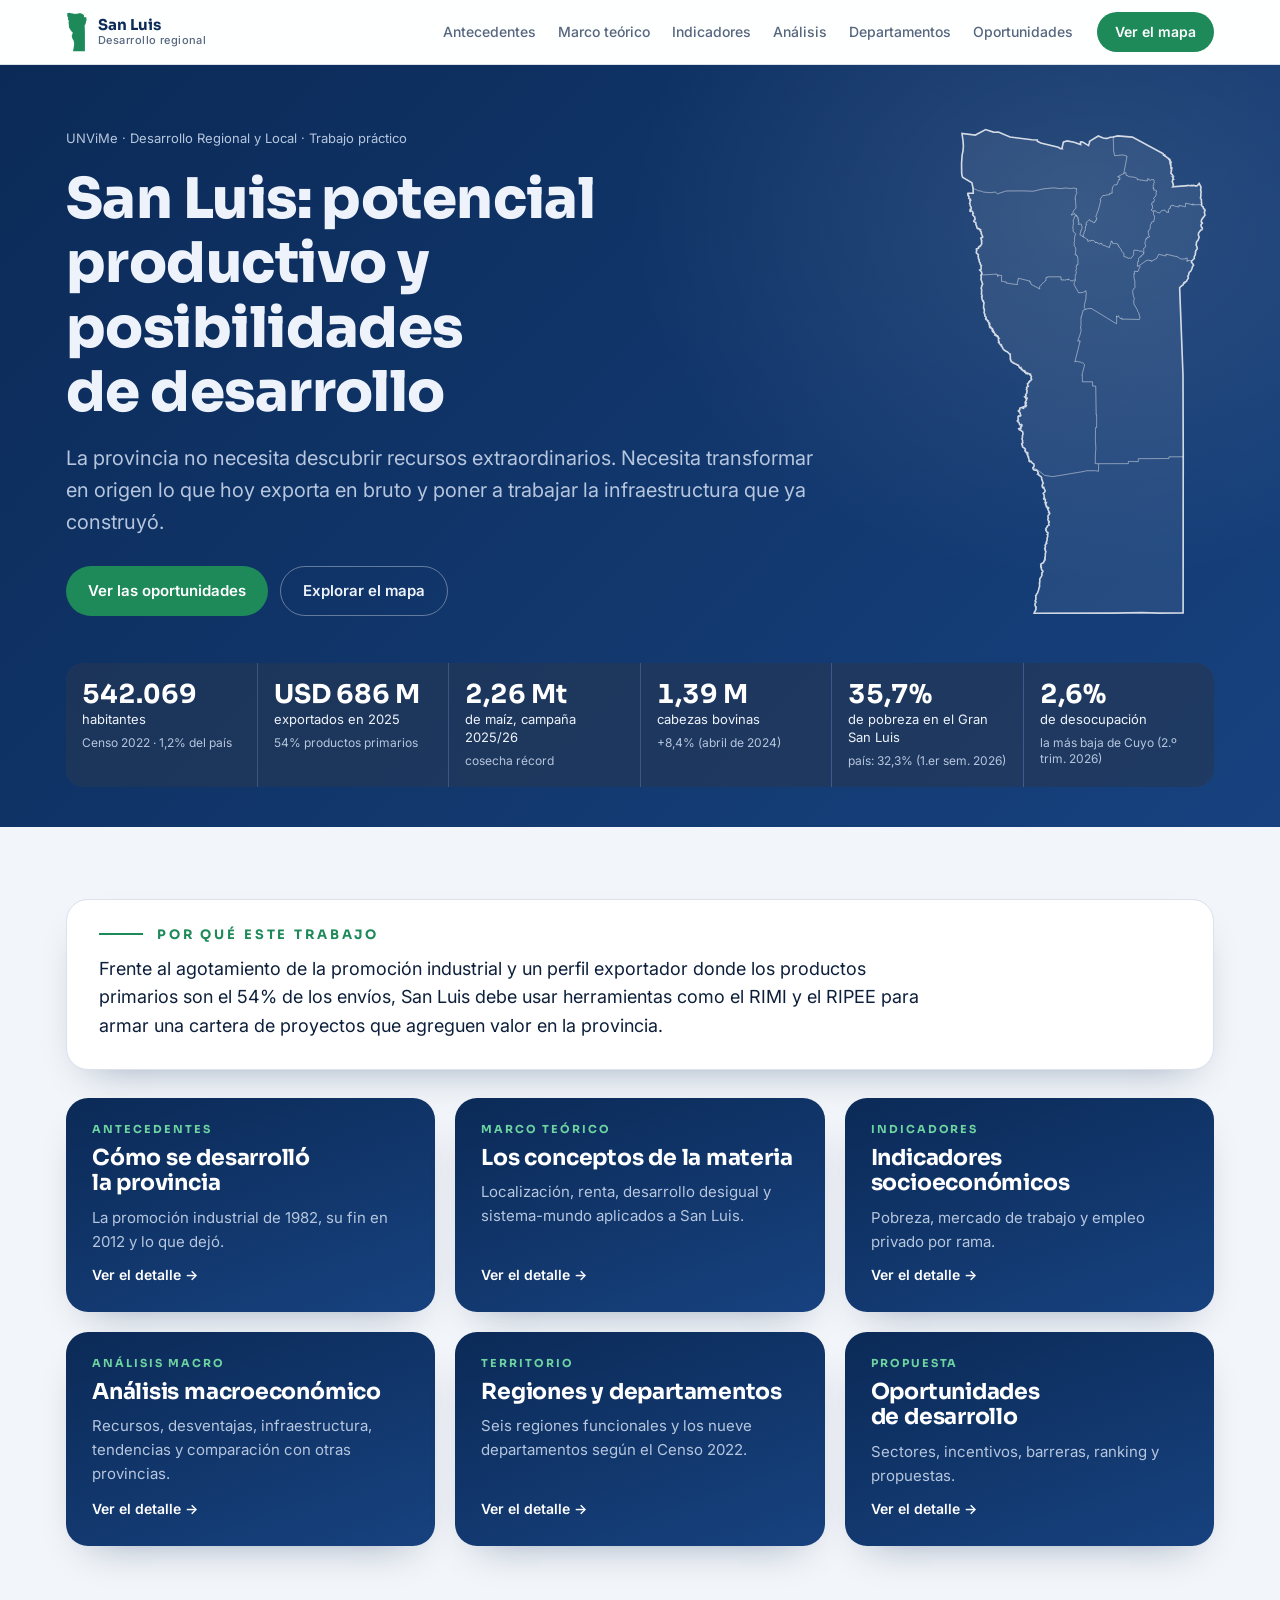
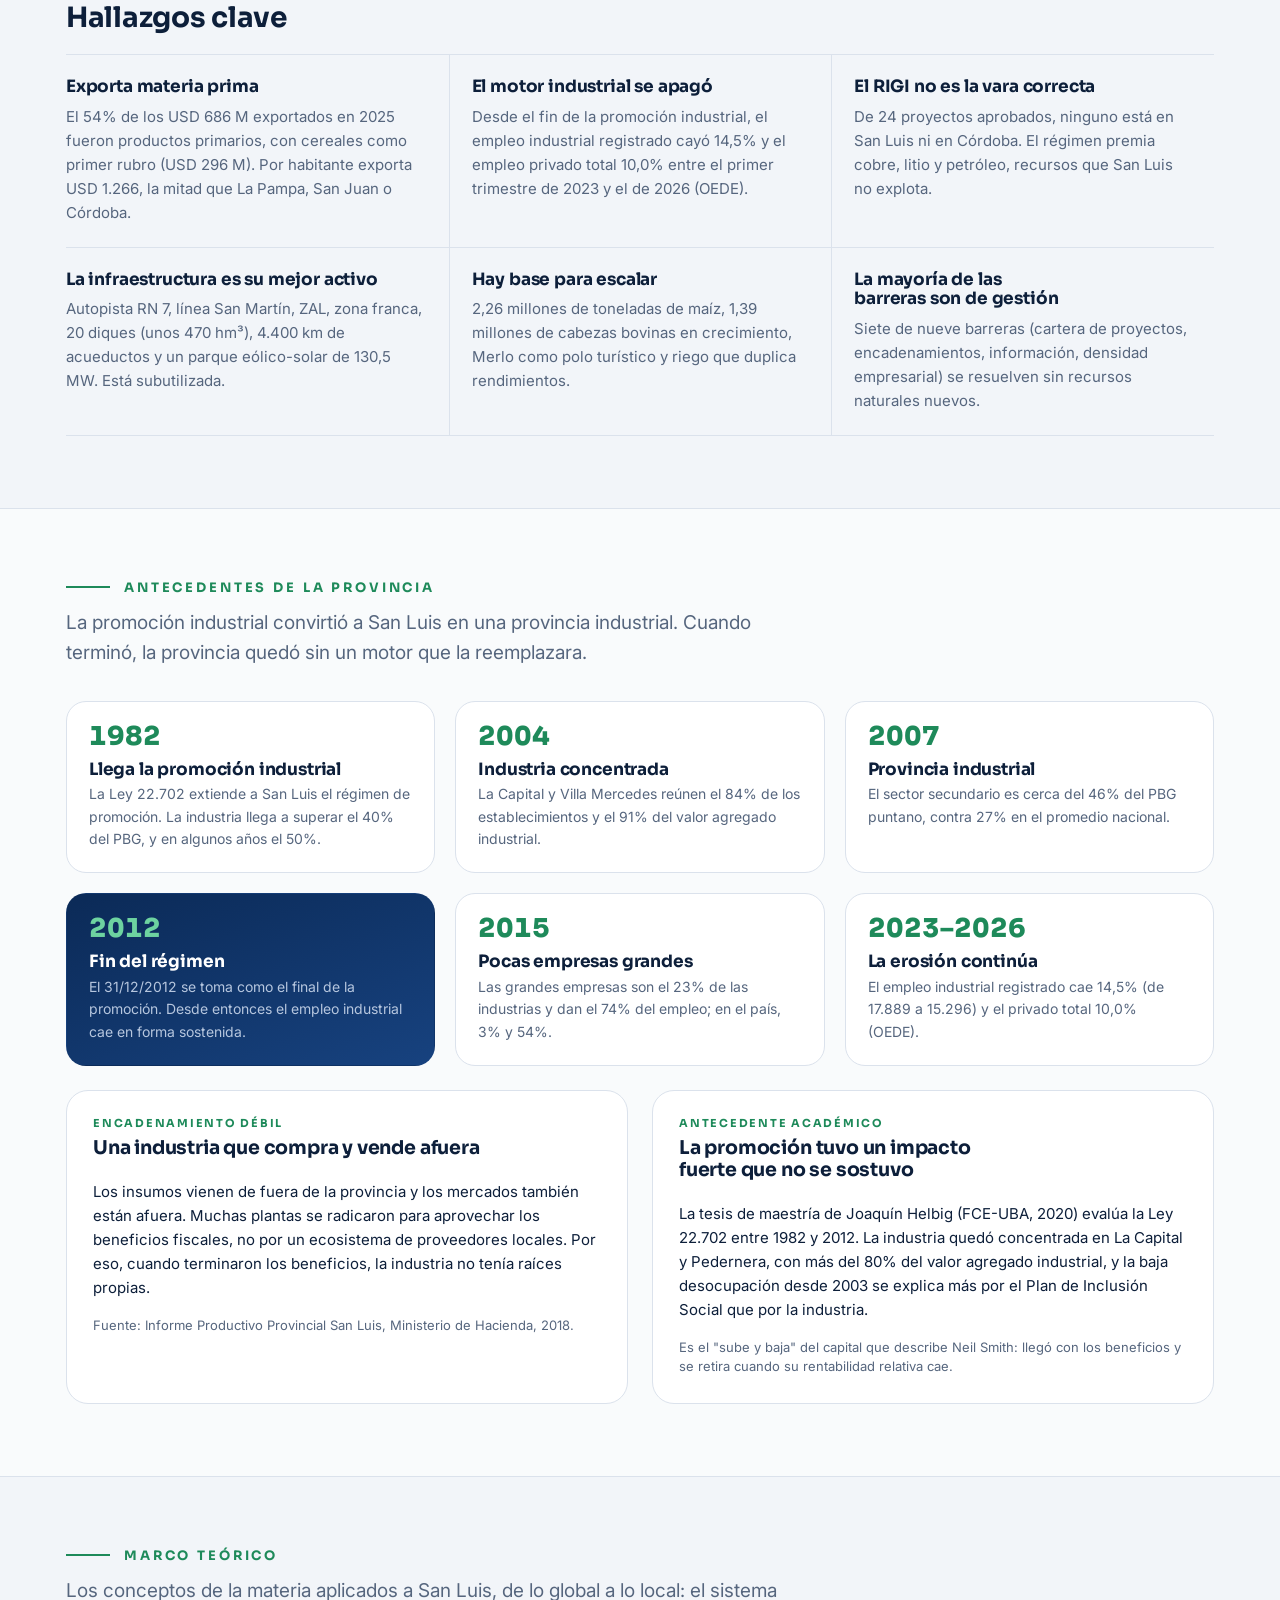
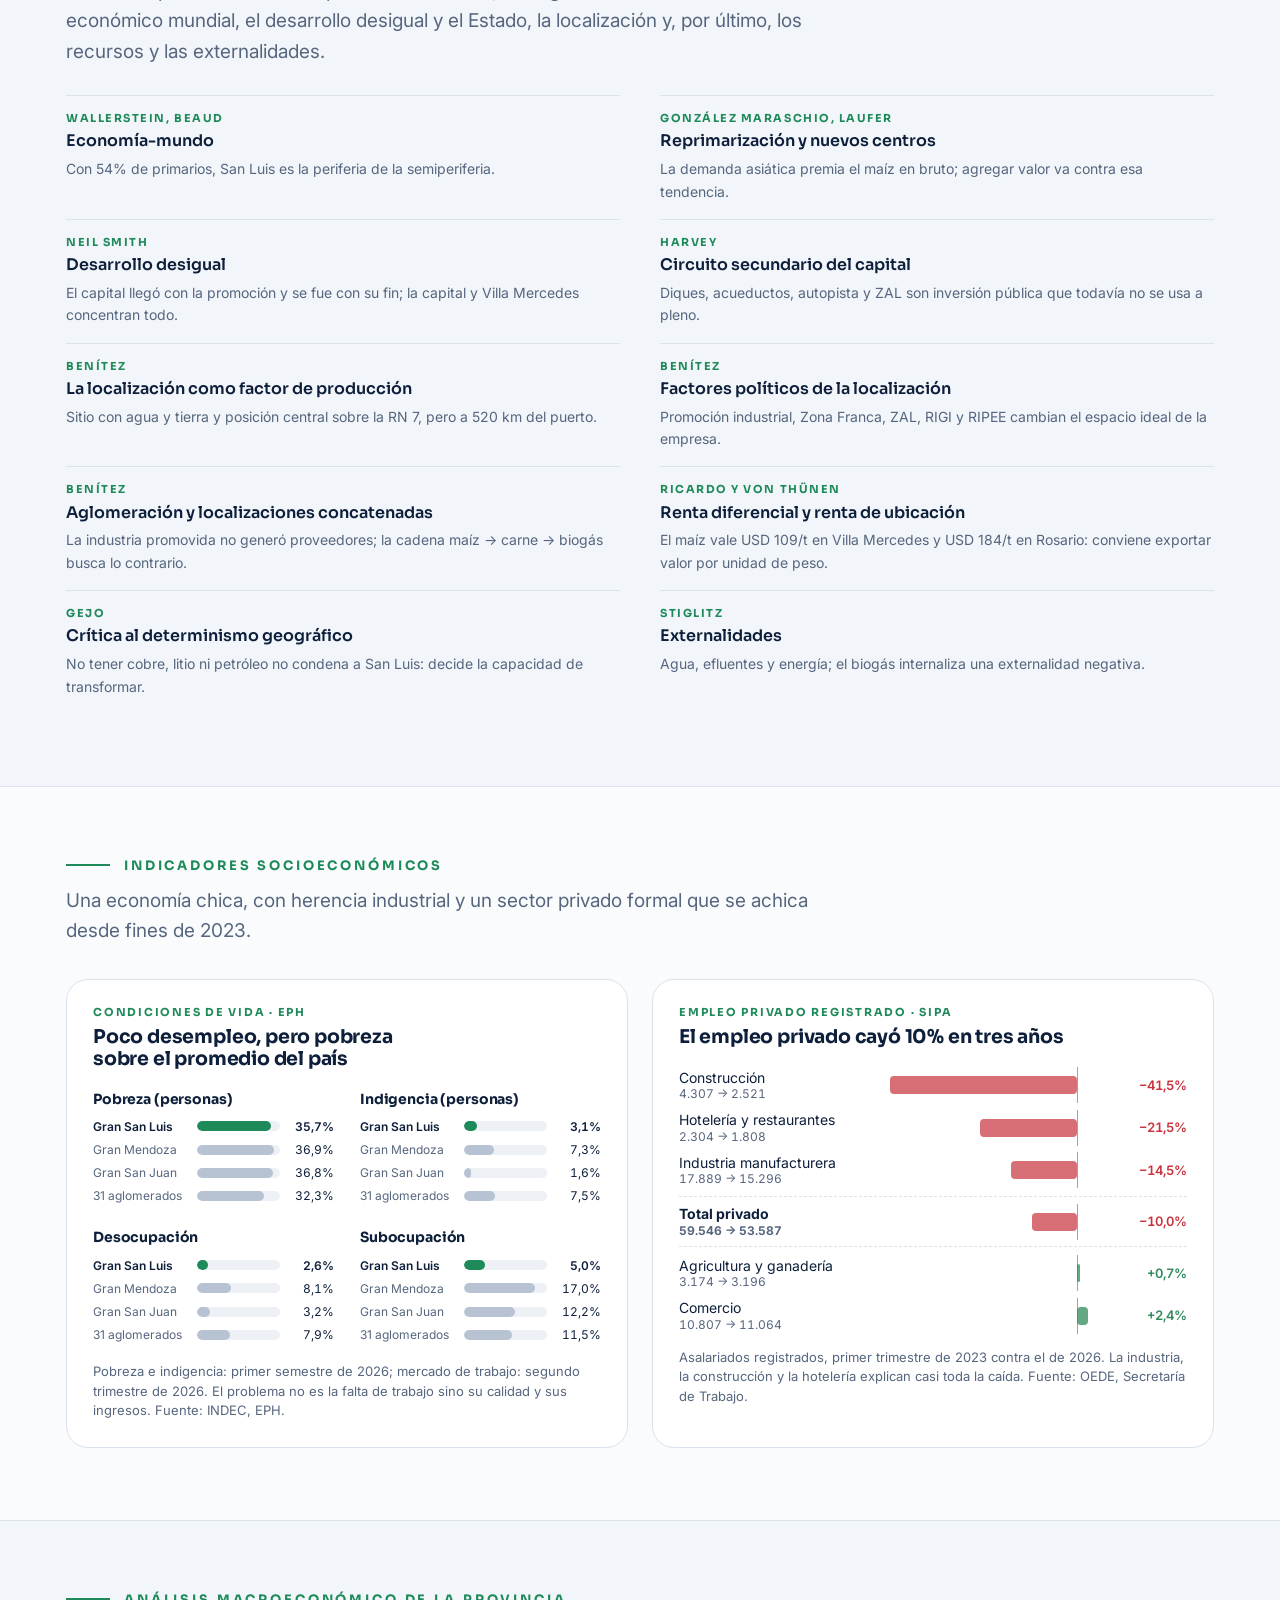
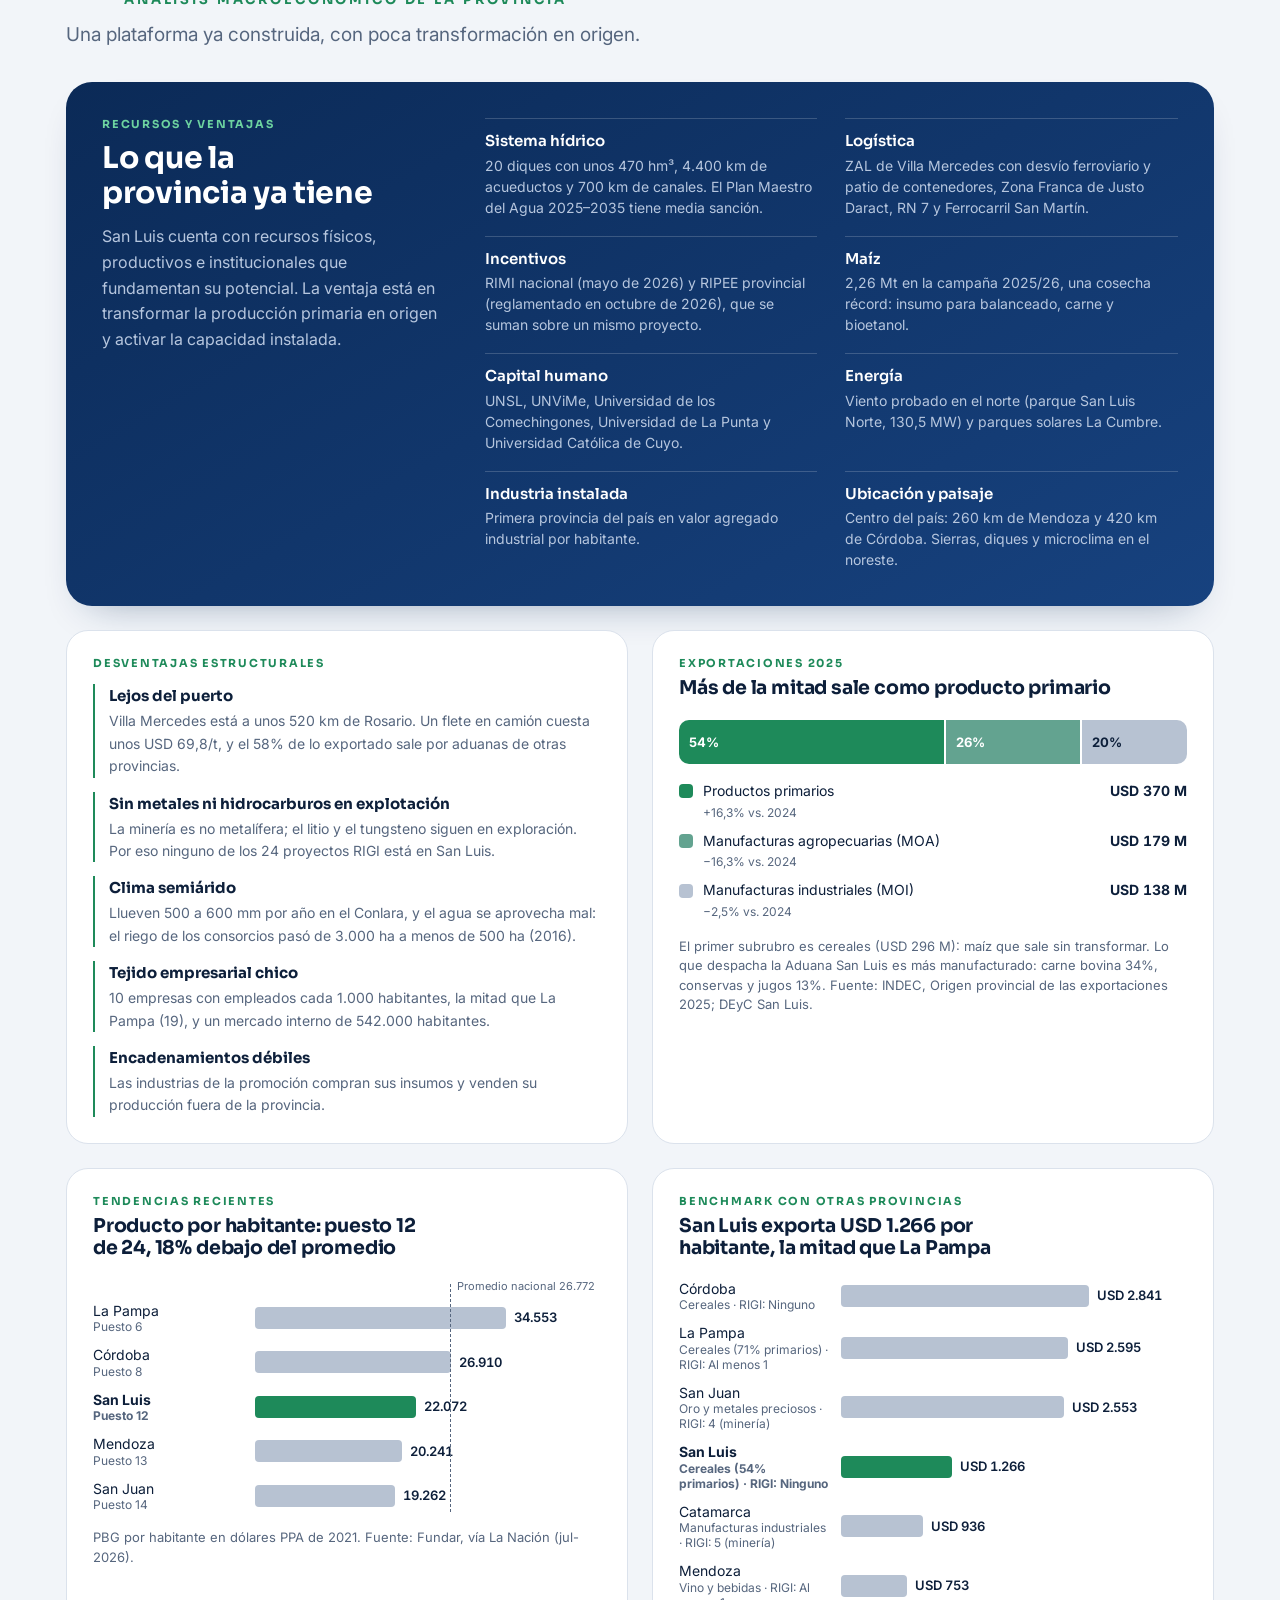
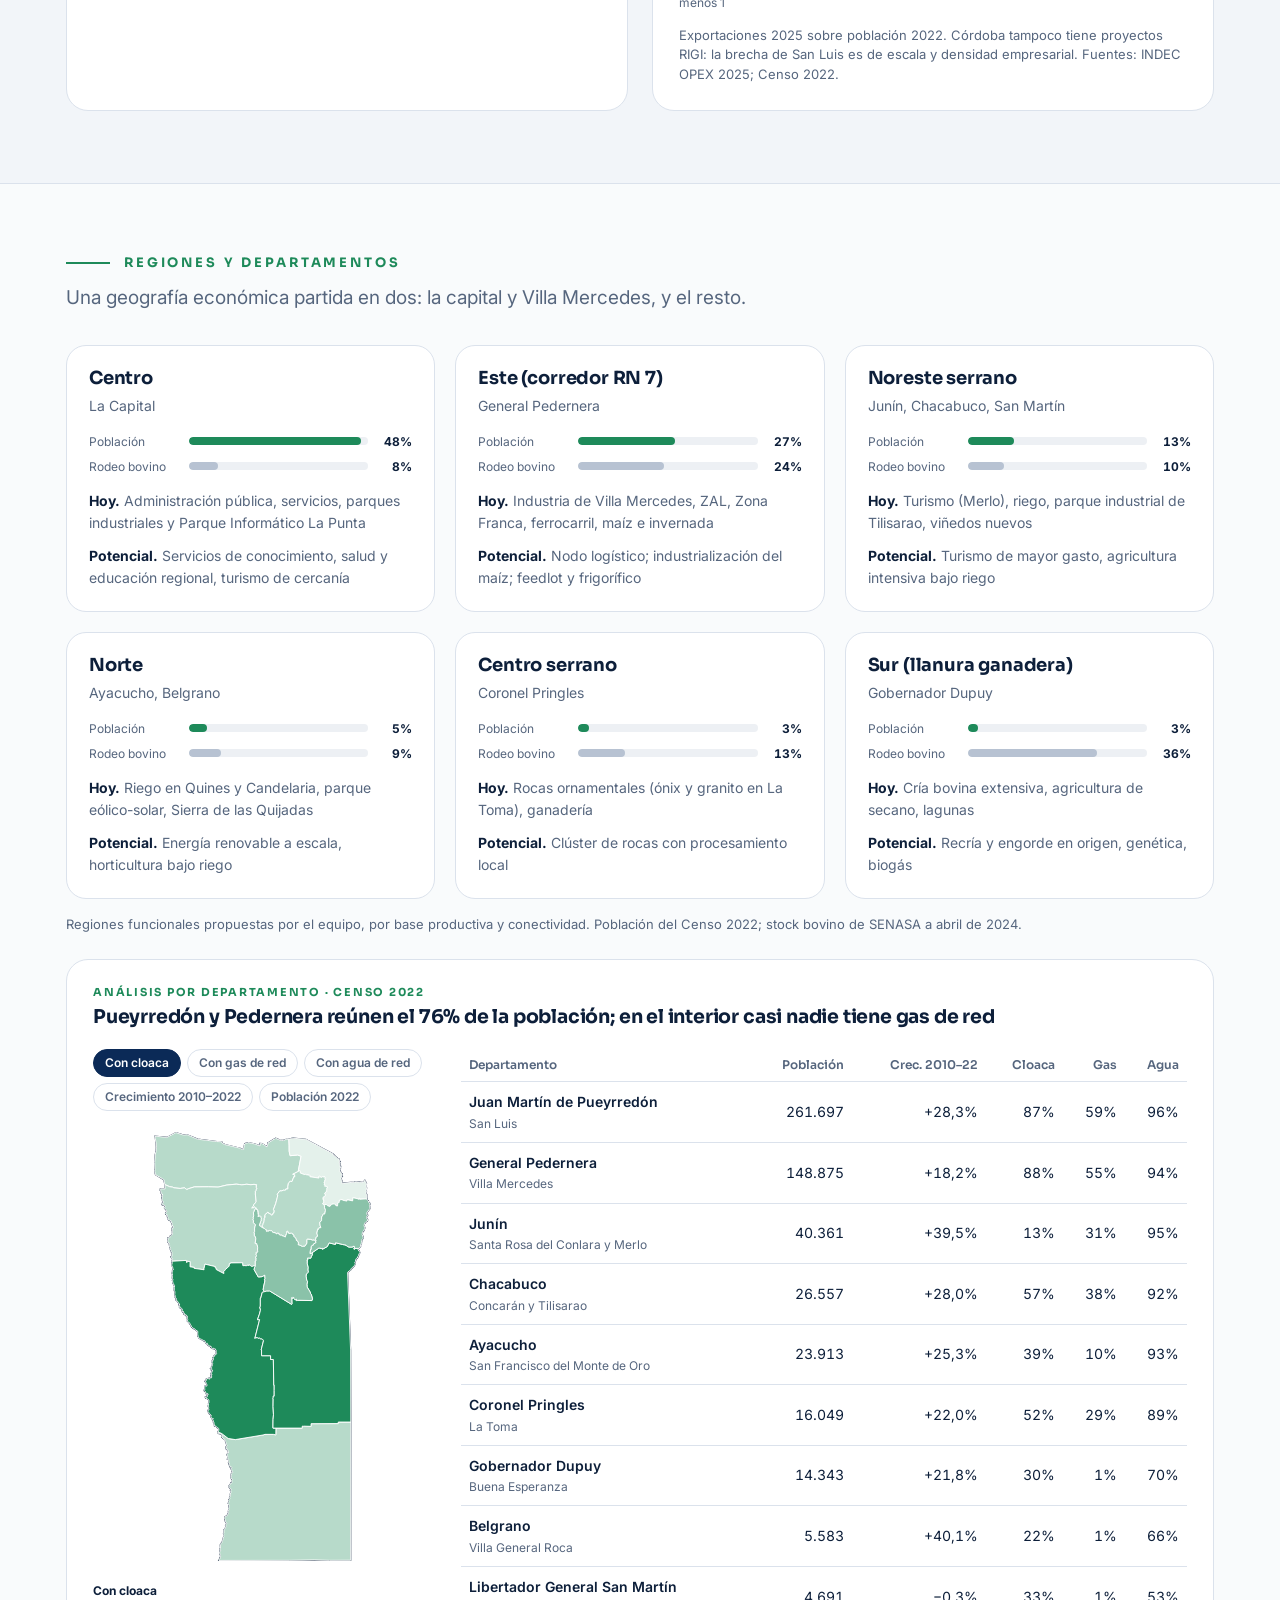
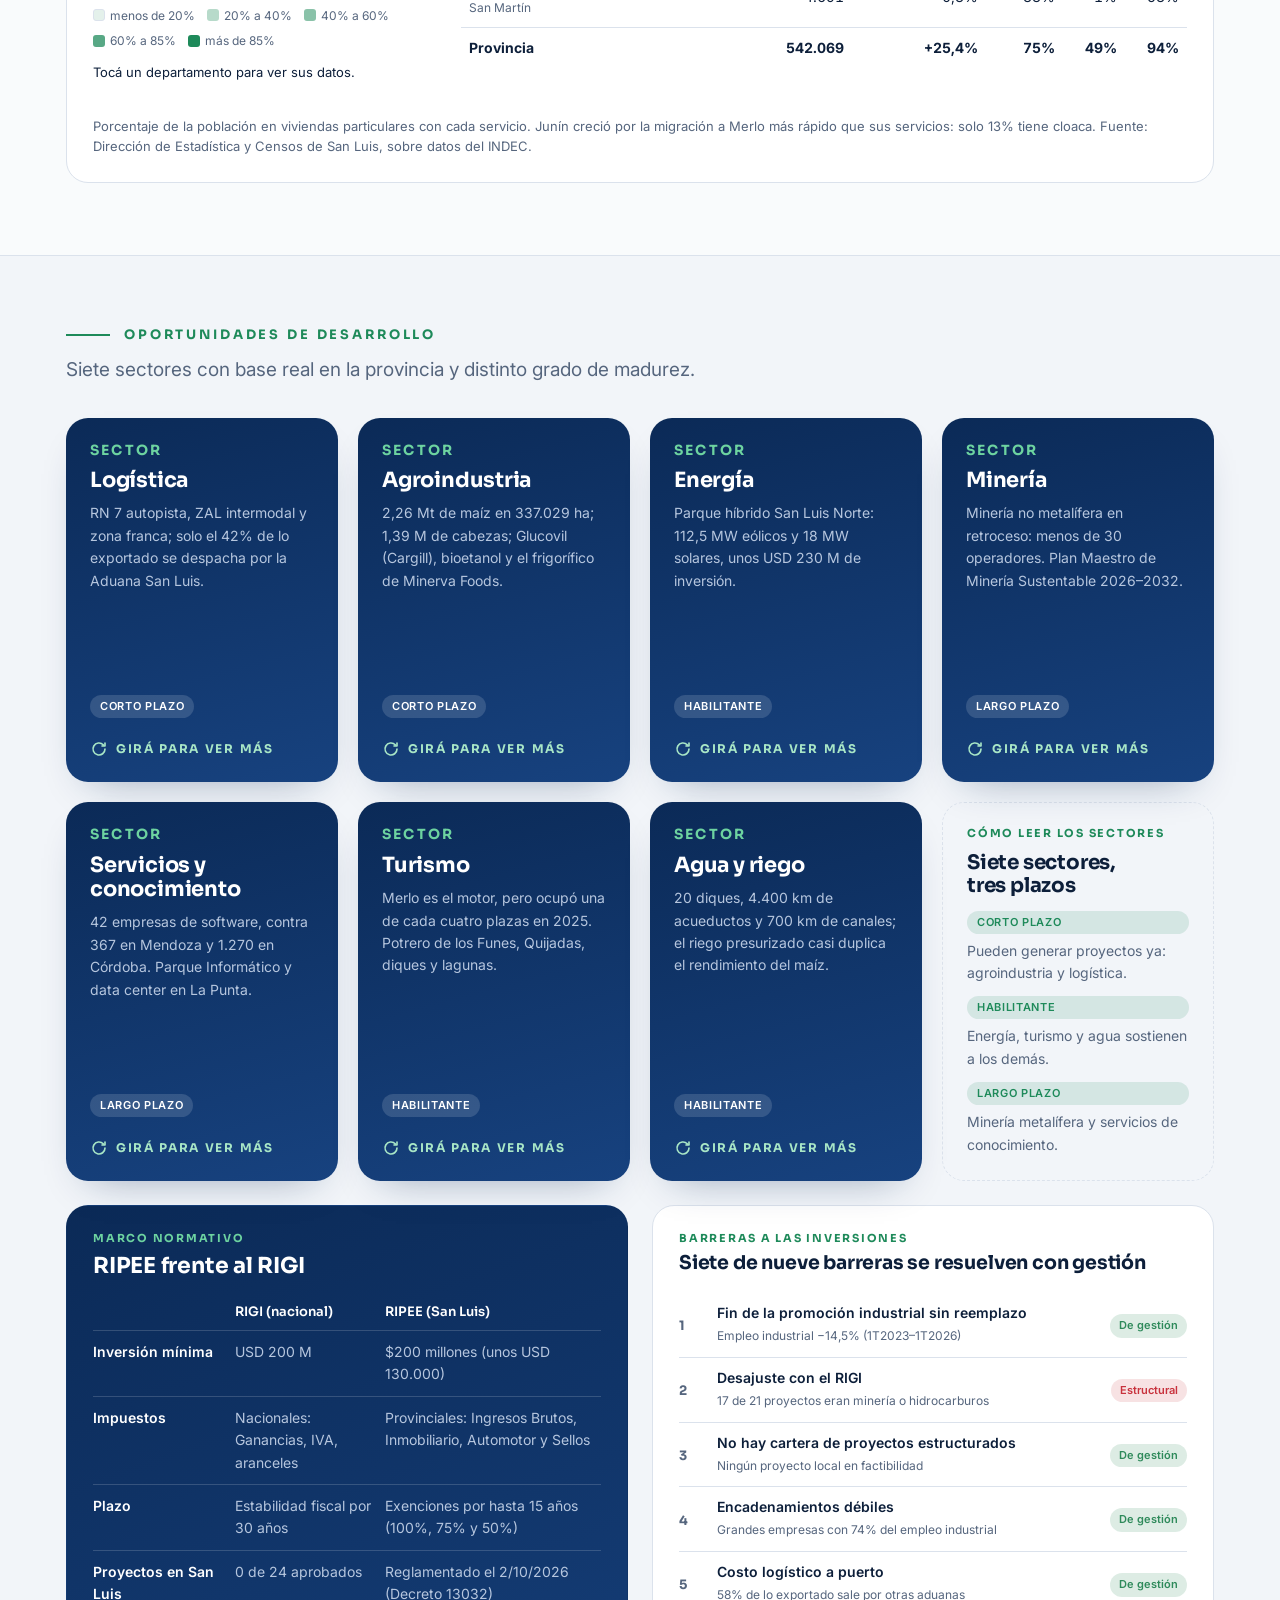
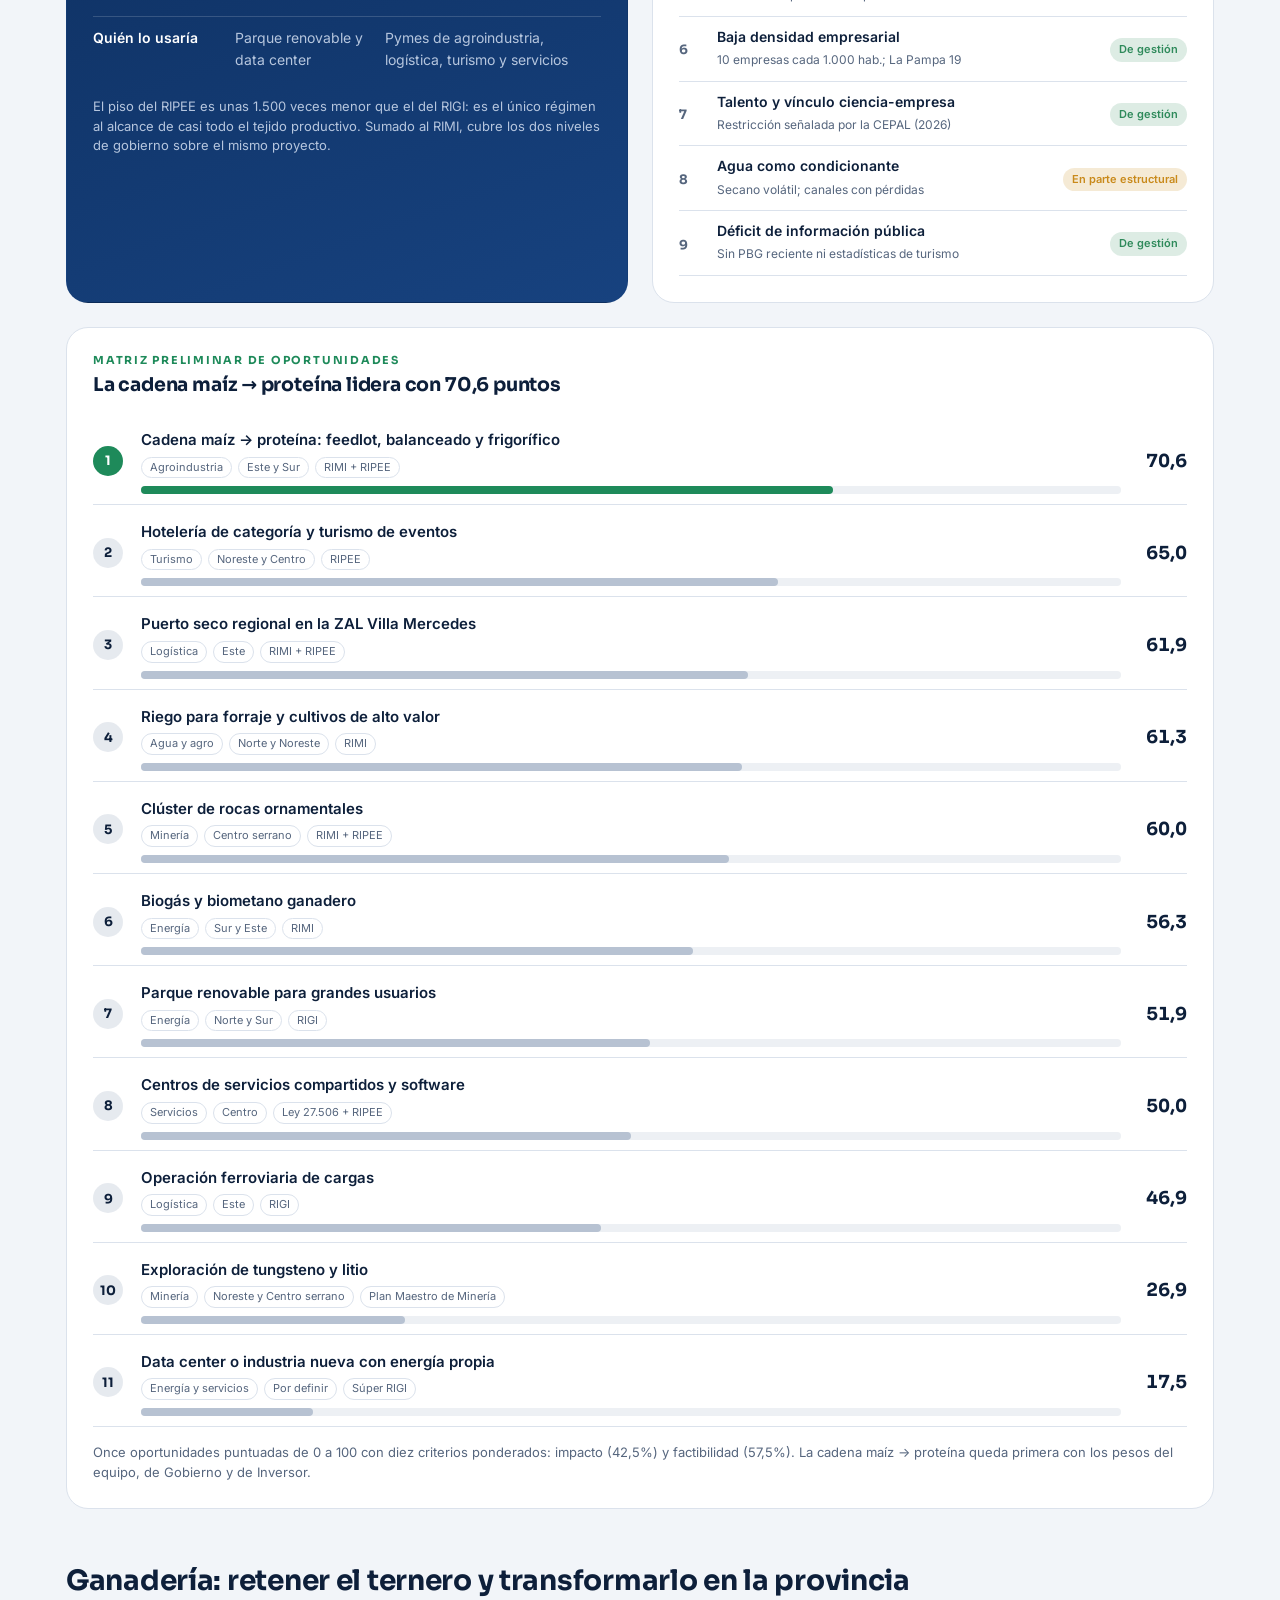
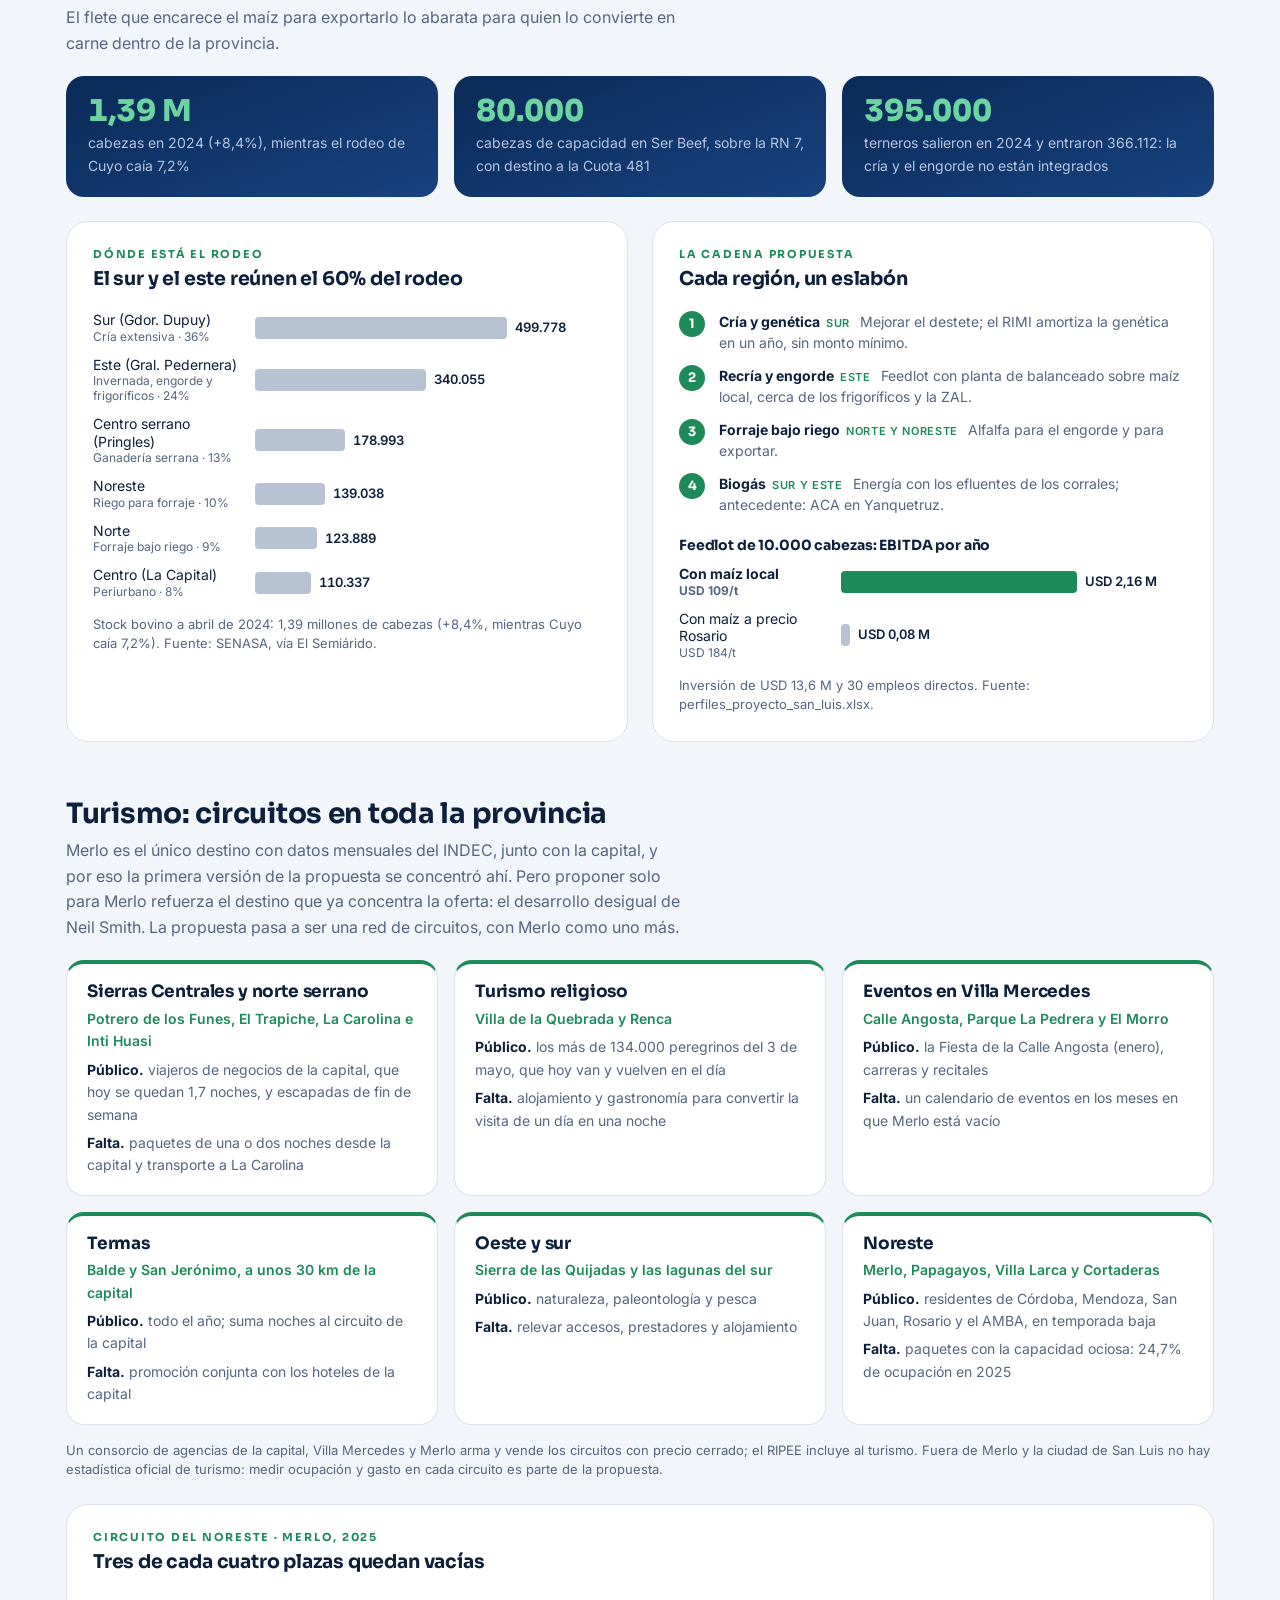
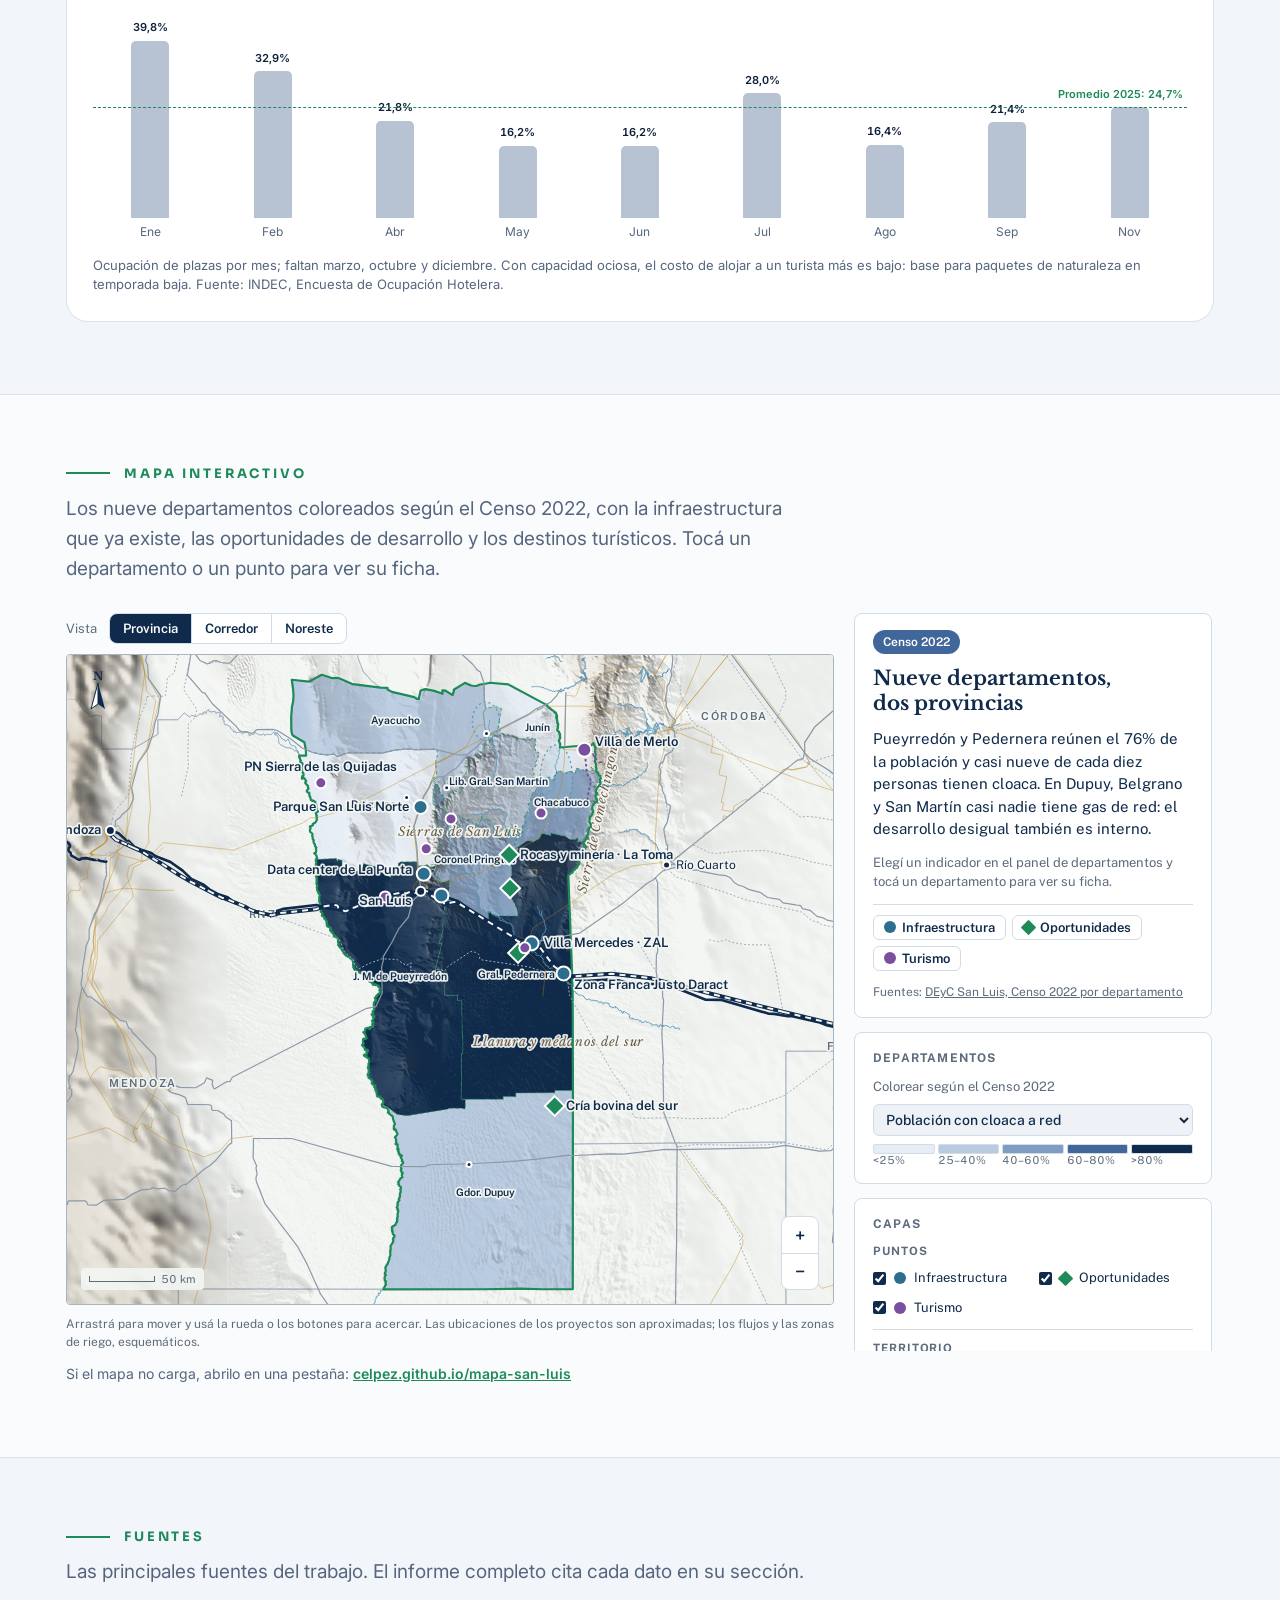
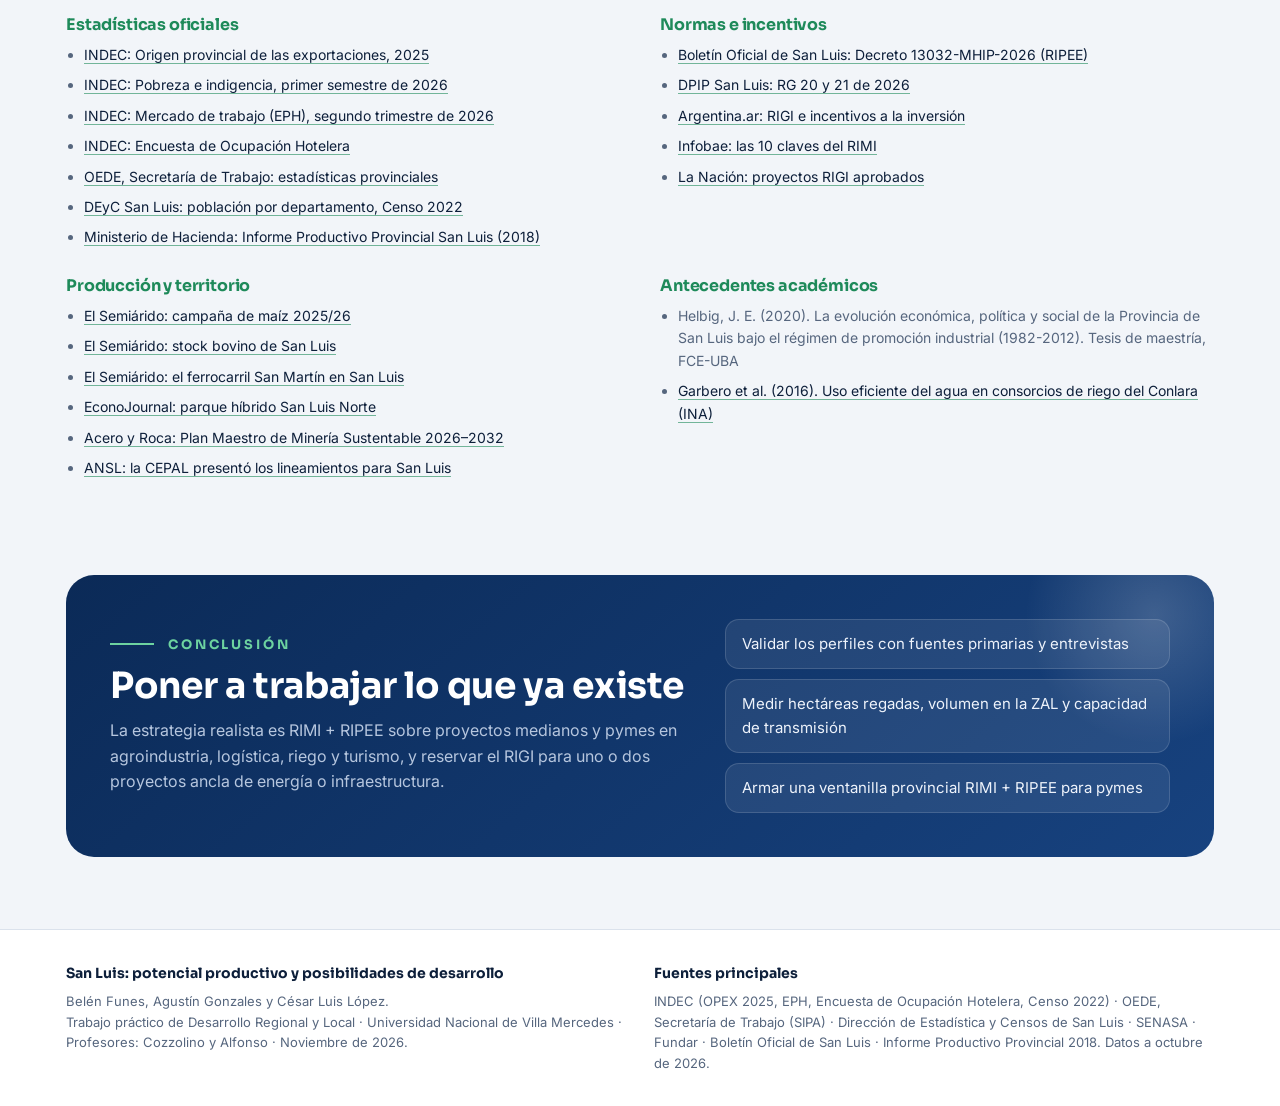
==== commit 8cc1d9c2: "Mapa integrado en el sitio, sin los tres ejes y con los departamentos primero Co-Authored-By: Claude" ====
--- a/sitio/index.html
+++ b/sitio/index.html
@@ -331,8 +331,9 @@
 @media (max-width: 900px) { .choro { grid-template-columns: 1fr; } }
 
 /* map */
-.mapframe { margin-top: 28px; border-radius: 26px; overflow: hidden; background: var(--navy); padding: 10px; box-shadow: var(--shadow); }
-.mapframe iframe { display: block; width: 100%; height: min(78vh, 720px); min-height: 480px; border: 0; border-radius: 18px; background: var(--surface); }
+.mapframe { margin-top: 28px; }
+.mapframe iframe { display: block; width: 100%; height: min(82vh, 760px); min-height: 560px; border: 0; background: transparent; }
+@media (max-width: 920px) { .mapframe iframe { height: 1480px; min-height: 0; } }
 .map-link { margin-top: 12px; font-size: 14px; color: var(--muted); }
 .map-link a { color: var(--accent); font-weight: 600; }
 
@@ -710,29 +711,6 @@
       <p class="note">Once oportunidades puntuadas de 0 a 100 con diez criterios ponderados: impacto (42,5%) y factibilidad (57,5%). La cadena maíz → proteína queda primera con los pesos del equipo, de Gobierno y de Inversor.</p>
     </div>
 
-    <h2 class="h2">Los tres ejes: energía, datos y granos</h2>
-    <p class="sub tight">Proyectos de escala que se encadenan: el parque renovable necesita un comprador estable, el data center energía limpia, y la terminal de granos convierte la distancia al puerto en ventaja para quien transforma el maíz.</p>
-    <div class="ejes"><article class="eje"><span class="pill">RIGI</span><h3>Energía renovable</h3><dl class="eje-n"><div><dt>Escala</dt><dd>150 MW eólico-solar</dd></div><div><dt>Inversión</dt><dd>USD 237 M</dd></div><div><dt>EBITDA</dt><dd>USD 25,0 M por año</dd></div><div><dt>Empleo</dt><dd>20 directos</dd></div></dl><p><b>Aprovecha.</b> Precedente de San Luis Norte (130,5 MW) y proyectos solares nuevos.</p><p><b>Falta.</b> Capacidad de transmisión; competencia de las térmicas desde 2027.</p></article><article class="eje"><span class="pill">RIGI (a confirmar)</span><h3>Data center</h3><dl class="eje-n"><div><dt>Escala</dt><dd>20 MW de TI</dd></div><div><dt>Inversión</dt><dd>USD 236 M</dd></div><div><dt>EBITDA</dt><dd>USD 25,2 M por año</dd></div><div><dt>Empleo</dt><dd>40 directos</dd></div></dl><p><b>Aprovecha.</b> Ubicación central, fibra de la Autopista de la Información y clima seco para enfriar por aire.</p><p><b>Falta.</b> Un cliente ancla; el Súper RIGI no está sancionado.</p></article><article class="eje"><span class="pill">RIMI + RIPEE</span><h3>Granos y ZAL</h3><dl class="eje-n"><div><dt>Escala</dt><dd>250.000 t por año</dd></div><div><dt>Inversión</dt><dd>USD 9,5 M</dd></div><div><dt>EBITDA</dt><dd>USD 1,4 M por año</dd></div><div><dt>Ahorro de flete</dt><dd>USD 5,7 M por año</dd></div></dl><p><b>Aprovecha.</b> Patio de contenedores (feb-2026), AgroZAL recibiendo maíz y la línea San Martín.</p><p><b>Falta.</b> Servicio ferroviario regular: la concesión abre ofertas el 11/11/2026.</p></article></div>
-    <p class="note">Perfiles propios en dólares constantes, sin financiamiento y con precios de octubre de 2026 (planilla perfiles_ejes_san_luis.xlsx).</p>
-    <div class="two">
-      <div class="panel">
-        <span class="kicker">Eje 3 · Granos y logística</span>
-        <h3 class="ch-t">Por tren desde la ZAL, el productor ahorra USD 22,9 por tonelada</h3>
-        <div class="flete"><div class="fl-row"><span class="fl-l">Camión, 520 km</span><span class="fl-t"><span class="fl-s fl0" style="width:93.07%" title="Flete: USD 69,8"></span><b>USD 69,8</b></span></div><div class="fl-row"><span class="fl-l">Tren desde la ZAL</span><span class="fl-t"><span class="fl-s fl0 is-train" style="width:46.53%" title="Flete: USD 34,9"></span><span class="fl-s fl1 is-train" style="width:12.00%" title="Terminal: USD 9,0"></span><span class="fl-s fl2 is-train" style="width:4.00%" title="Descarga en puerto: USD 3,0"></span><b>USD 46,9</b></span></div><p class="fl-leg"><span><i class="fl0 is-train"></i>Flete en tren USD 34,9</span><span><i class="fl1 is-train"></i>Terminal USD 9</span><span><i class="fl2 is-train"></i>Descarga en puerto USD 3</span></p></div>
-        <p class="note">Costo de llevar una tonelada de maíz de Villa Mercedes a Rosario. Con 250.000 t por año, el ahorro para los productores es de USD 5,7 M. Fuentes: Fetra, vía Bichos de Campo; BCR; modelo propio.</p>
-      </div>
-      <div class="panel">
-        <span class="kicker">Cómo se encadenan</span>
-        <h3 class="ch-t">Cada eje habilita a otro</h3>
-        <ol class="steps">
-          <li><b>El parque vende al data center.</b> El data center compra el 35% de la energía con un contrato MATER: es el comprador estable que hace financiable el parque.</li>
-          <li><b>El data center usa energía limpia.</b> Con el clima seco se refrigera por aire, sin agua.</li>
-          <li><b>La terminal saca el maíz por tren.</b> Baja el costo de llegar al puerto para toda la región.</li>
-          <li><b>El feedlot usa el mismo maíz.</b> Lo transforma en carne en la provincia y no paga flete a puerto.</li>
-        </ol>
-      </div>
-    </div>
-
     <h2 class="h2">Ganadería: retener el ternero y transformarlo en la provincia</h2>
     <p class="sub tight">El flete que encarece el maíz para exportarlo lo abarata para quien lo convierte en carne dentro de la provincia.</p>
     <ul class="stats3">
@@ -773,9 +751,9 @@
 <section class="sec alt" id="mapa">
   <div class="wrap">
     <p class="eyebrow"><span></span>Mapa interactivo</p>
-    <p class="sub">Relieve, agua y riego, departamentos por indicador del censo, los tres ejes y los destinos turísticos.</p>
+    <p class="sub">Los nueve departamentos coloreados según el Censo 2022, con la infraestructura que ya existe, las oportunidades de desarrollo y los destinos turísticos. Tocá un departamento o un punto para ver su ficha.</p>
     <div class="mapframe">
-      <iframe src="../" title="Mapa interactivo de San Luis" loading="lazy"></iframe>
+      <iframe src="../#embed" title="Mapa interactivo de San Luis" loading="lazy"></iframe>
     </div>
     <p class="map-link">Si el mapa no carga, abrilo en una pestaña: <a href="https://celpez.github.io/mapa-san-luis/" target="_blank" rel="noopener">celpez.github.io/mapa-san-luis</a></p>
   </div>
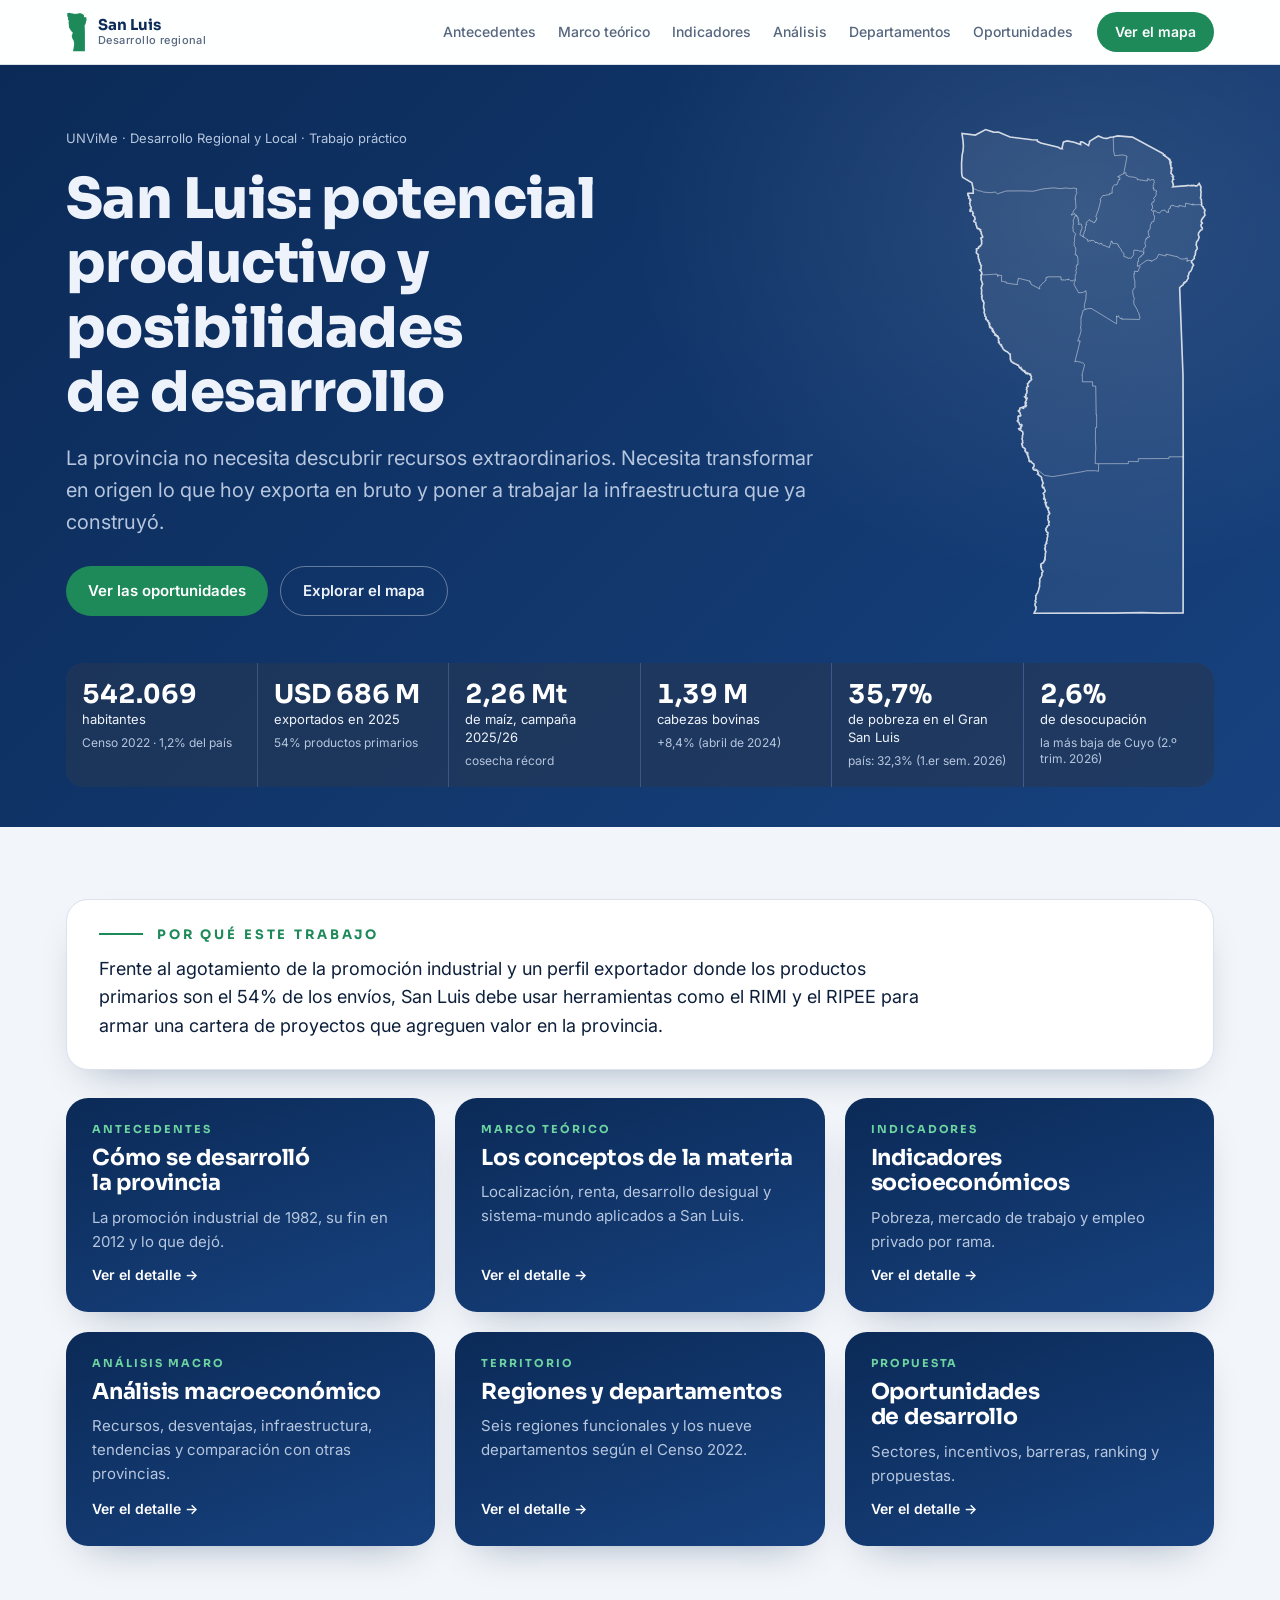
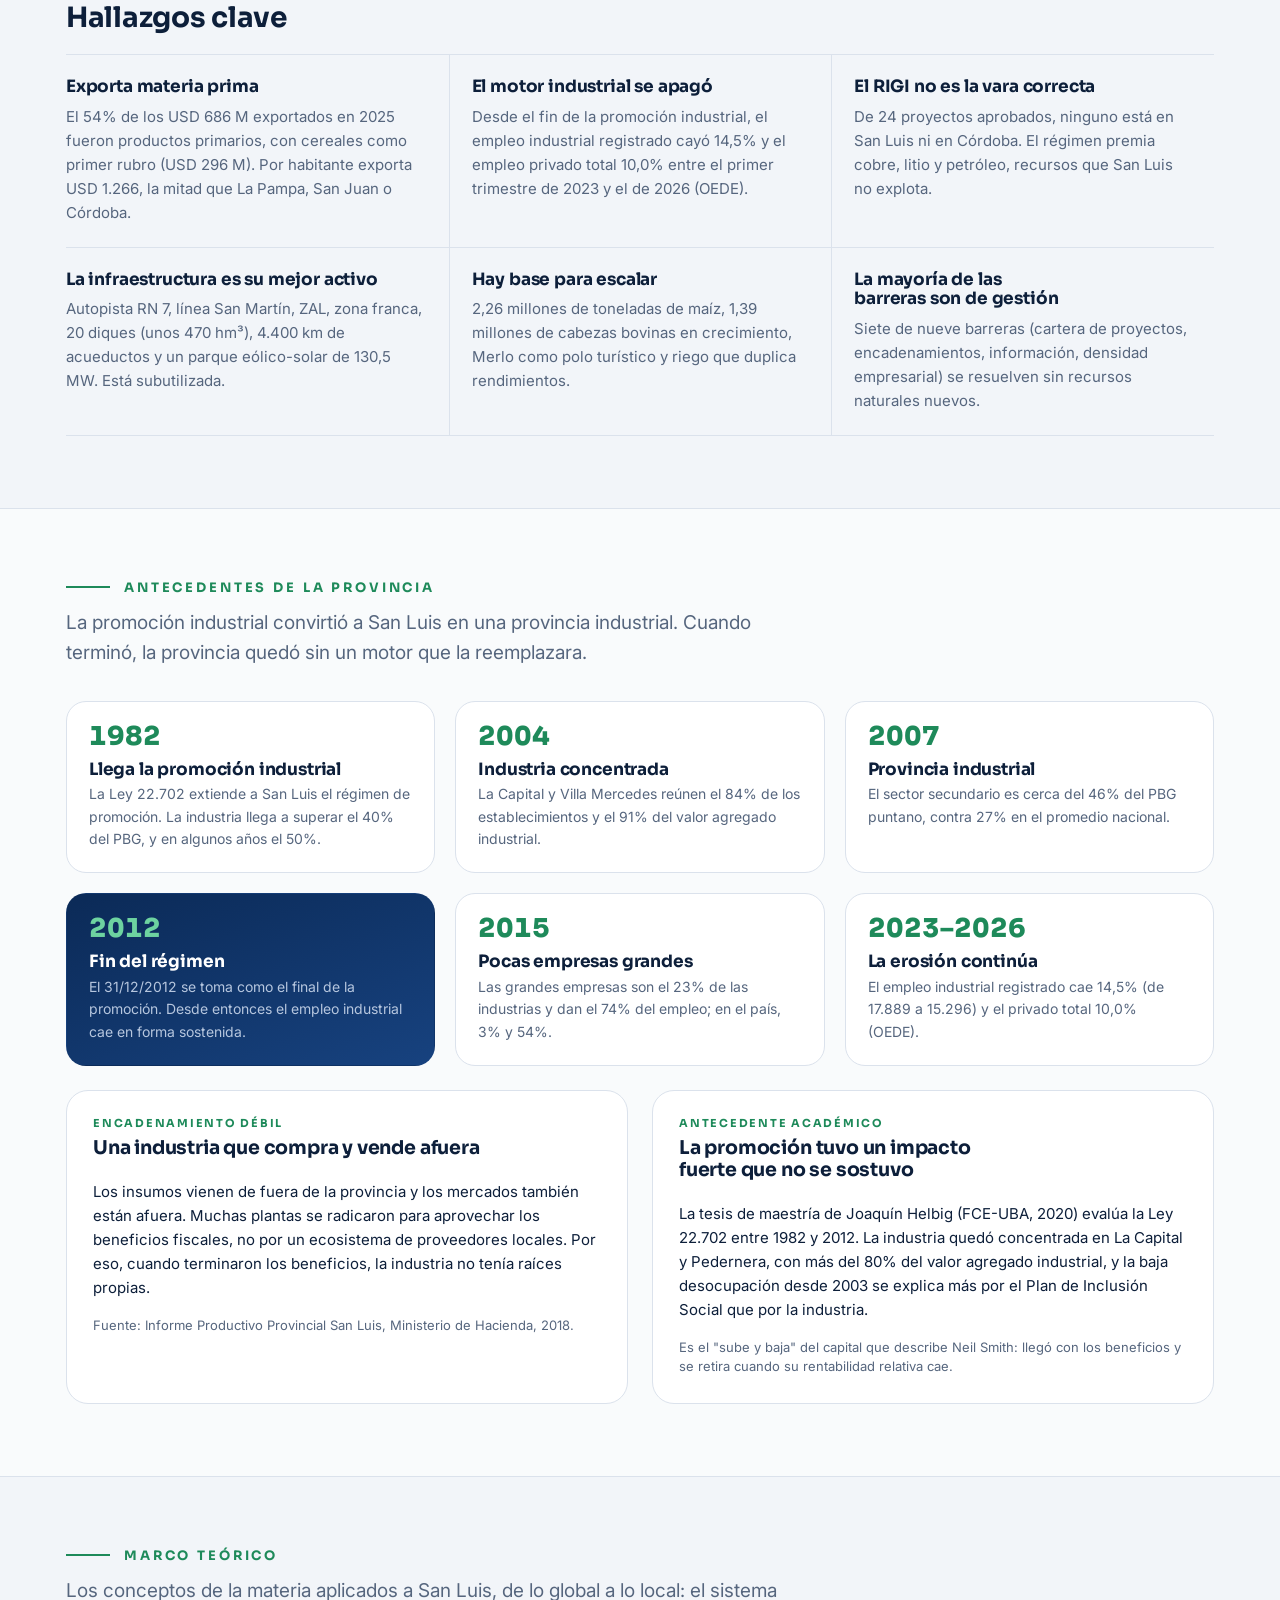
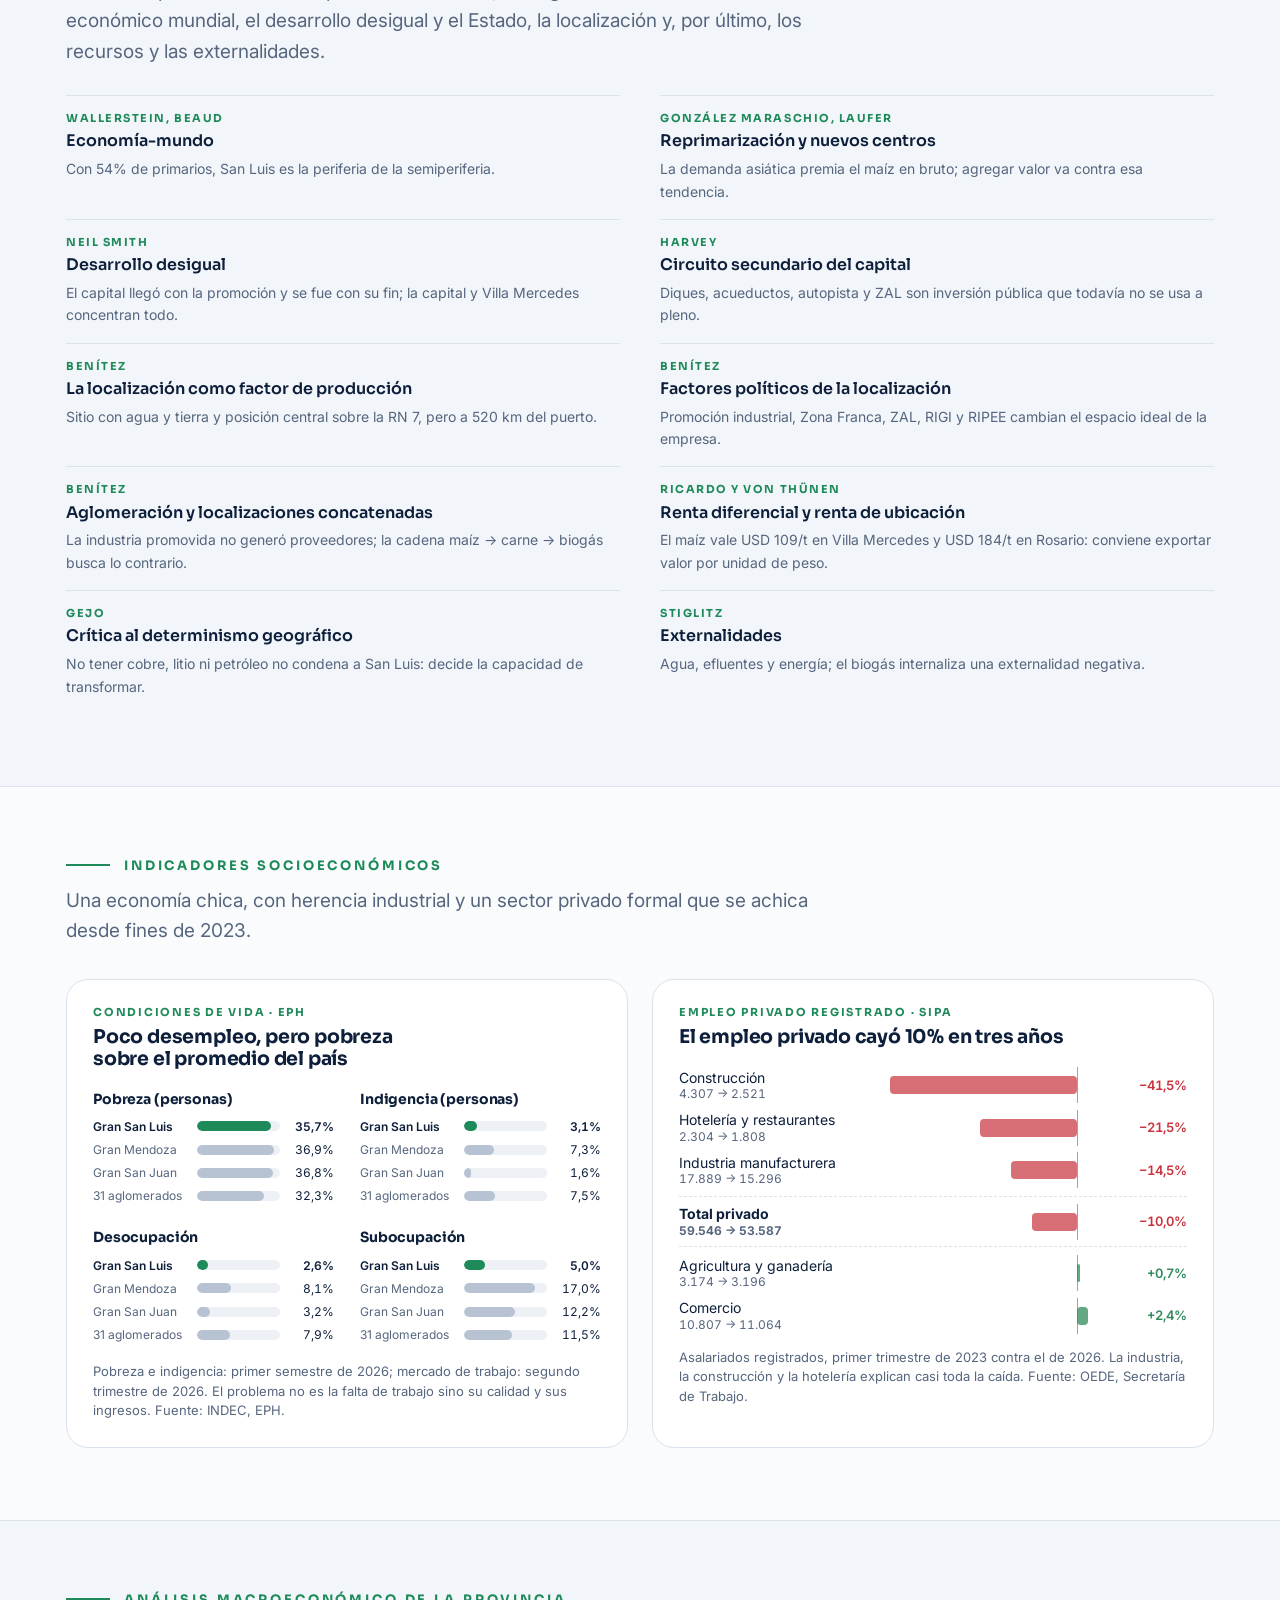
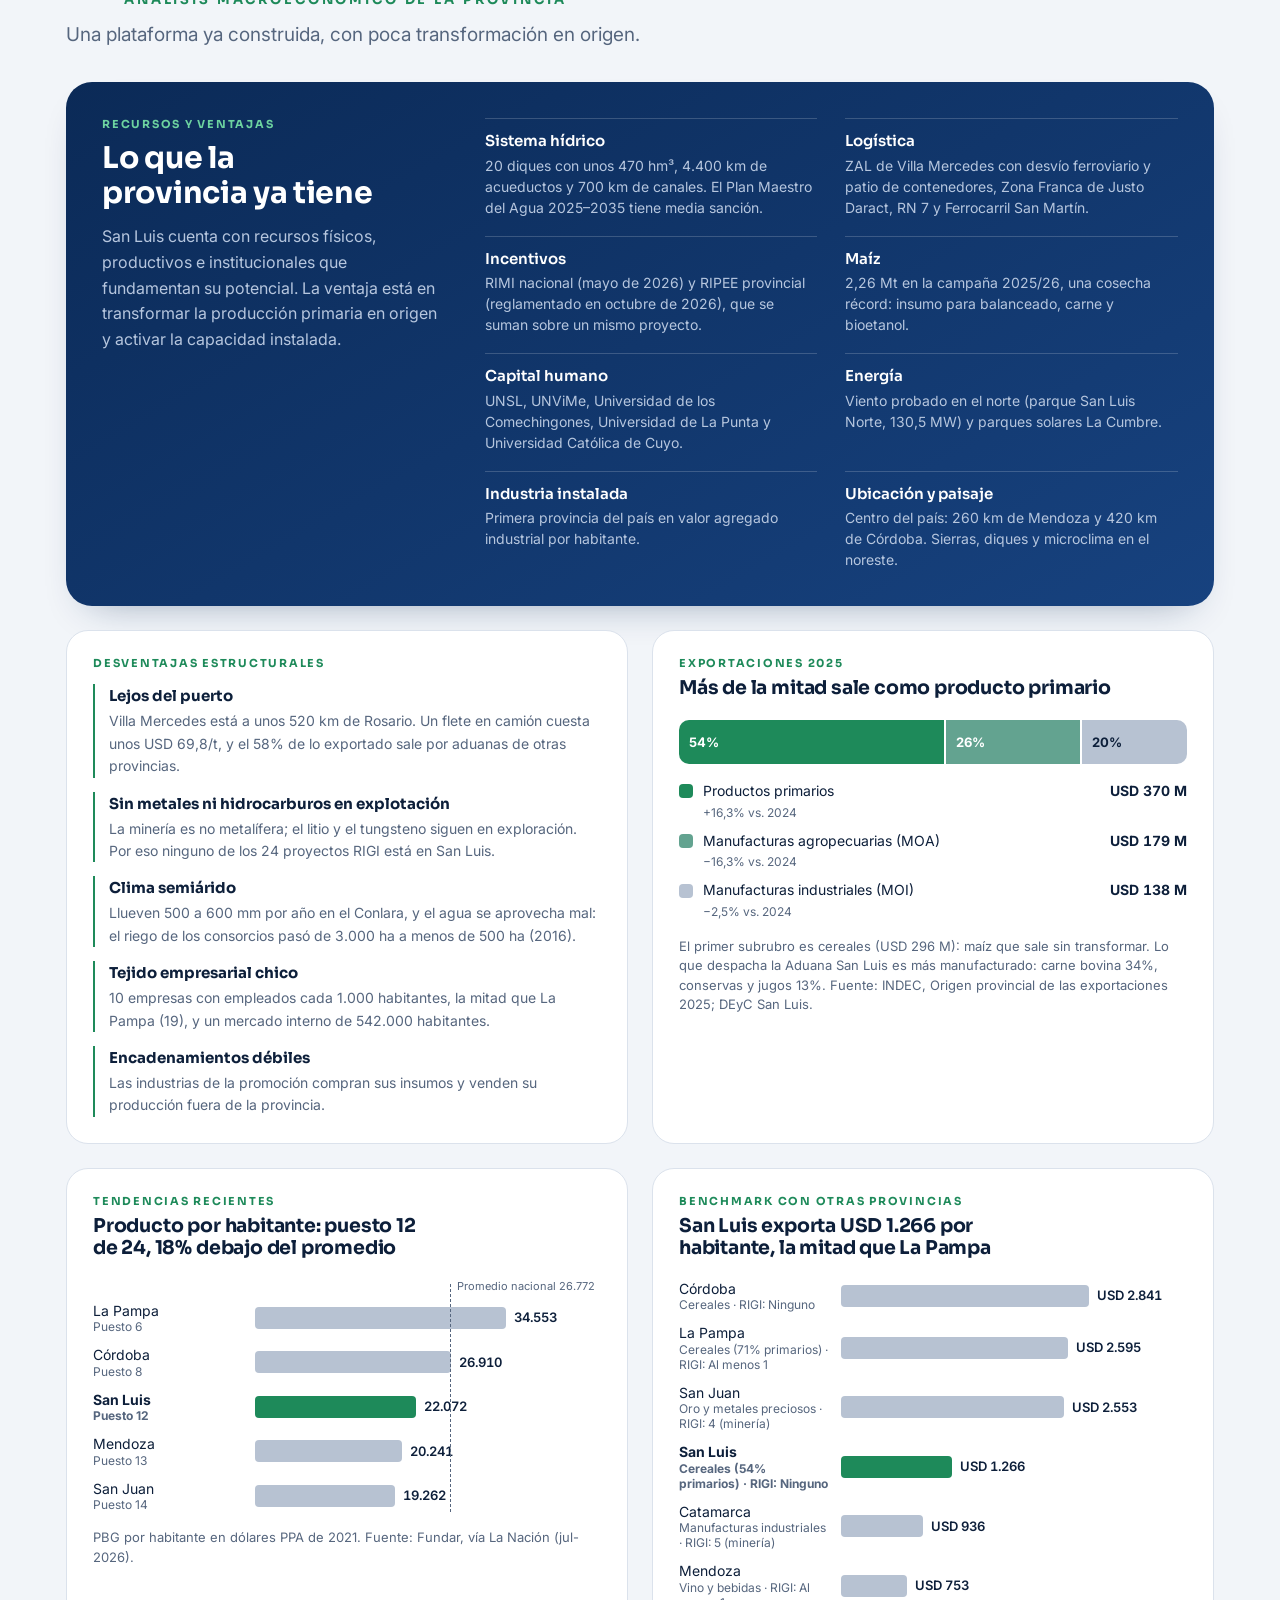
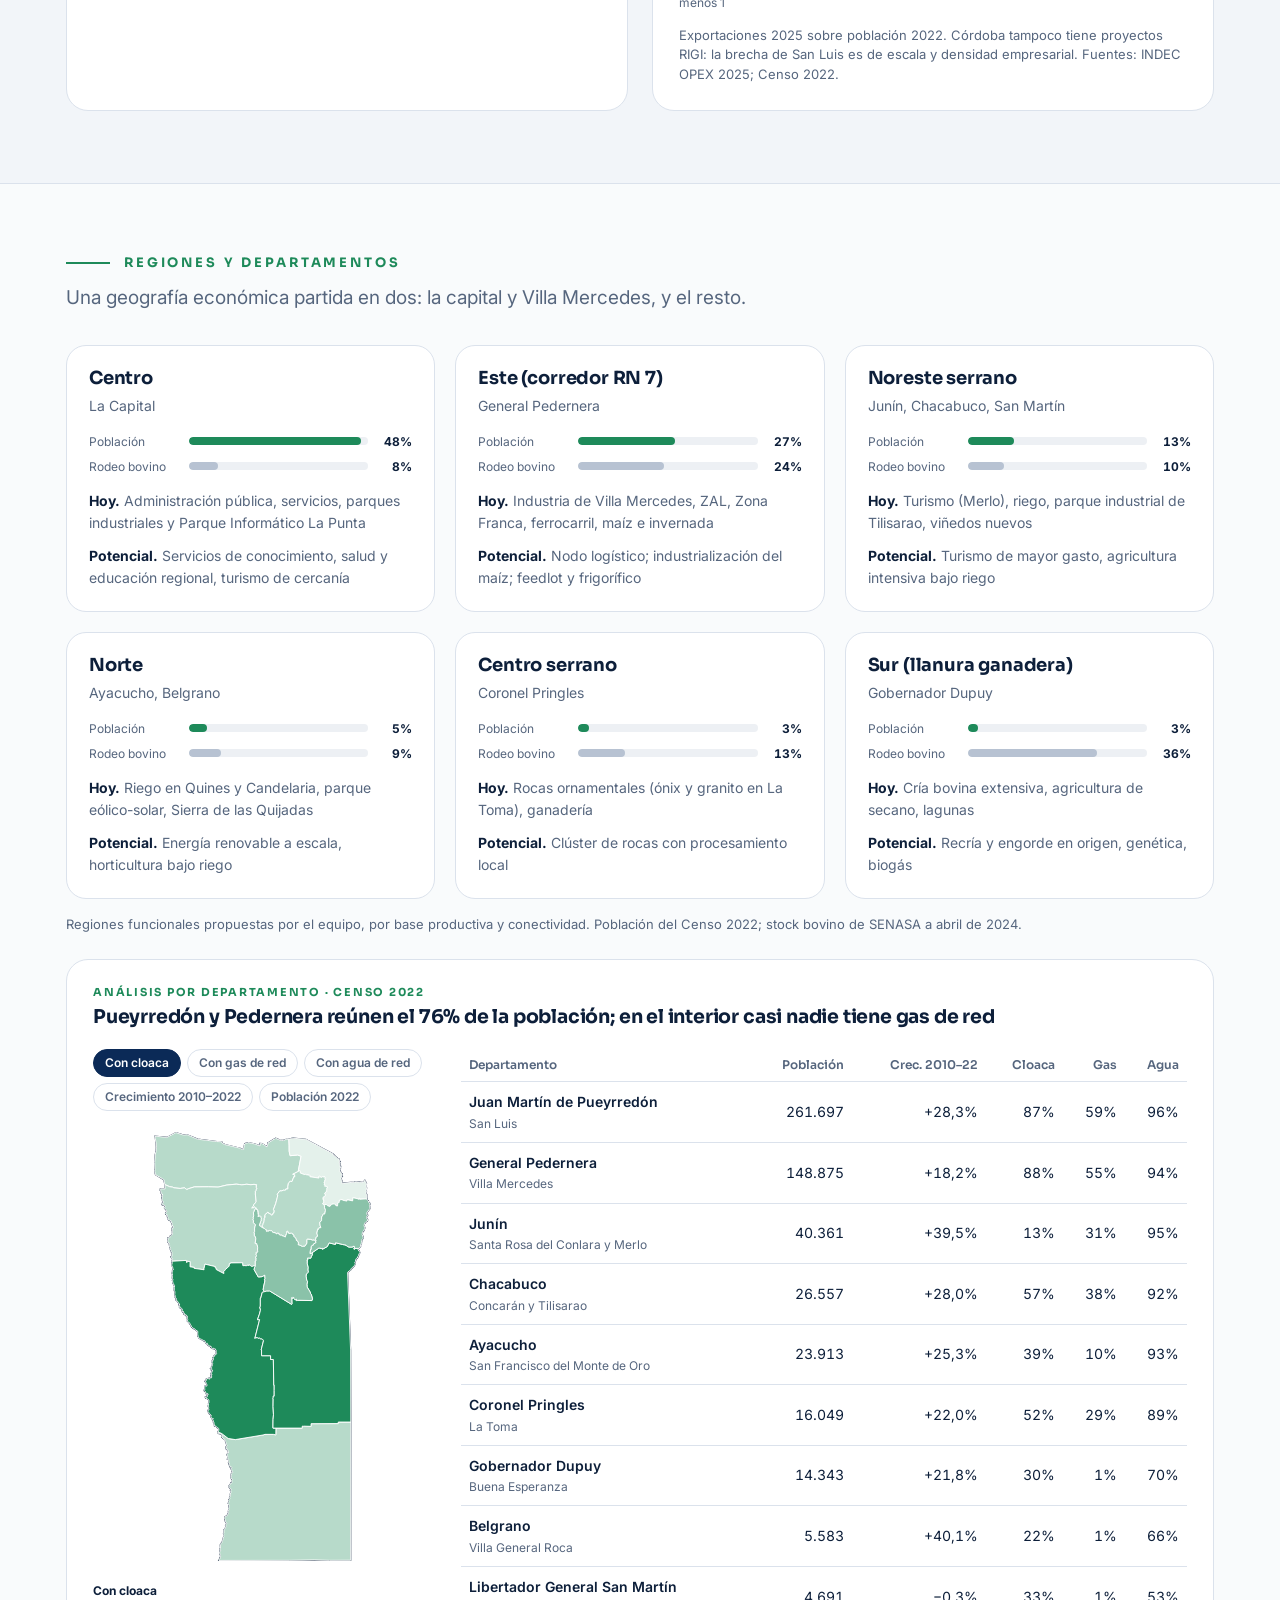
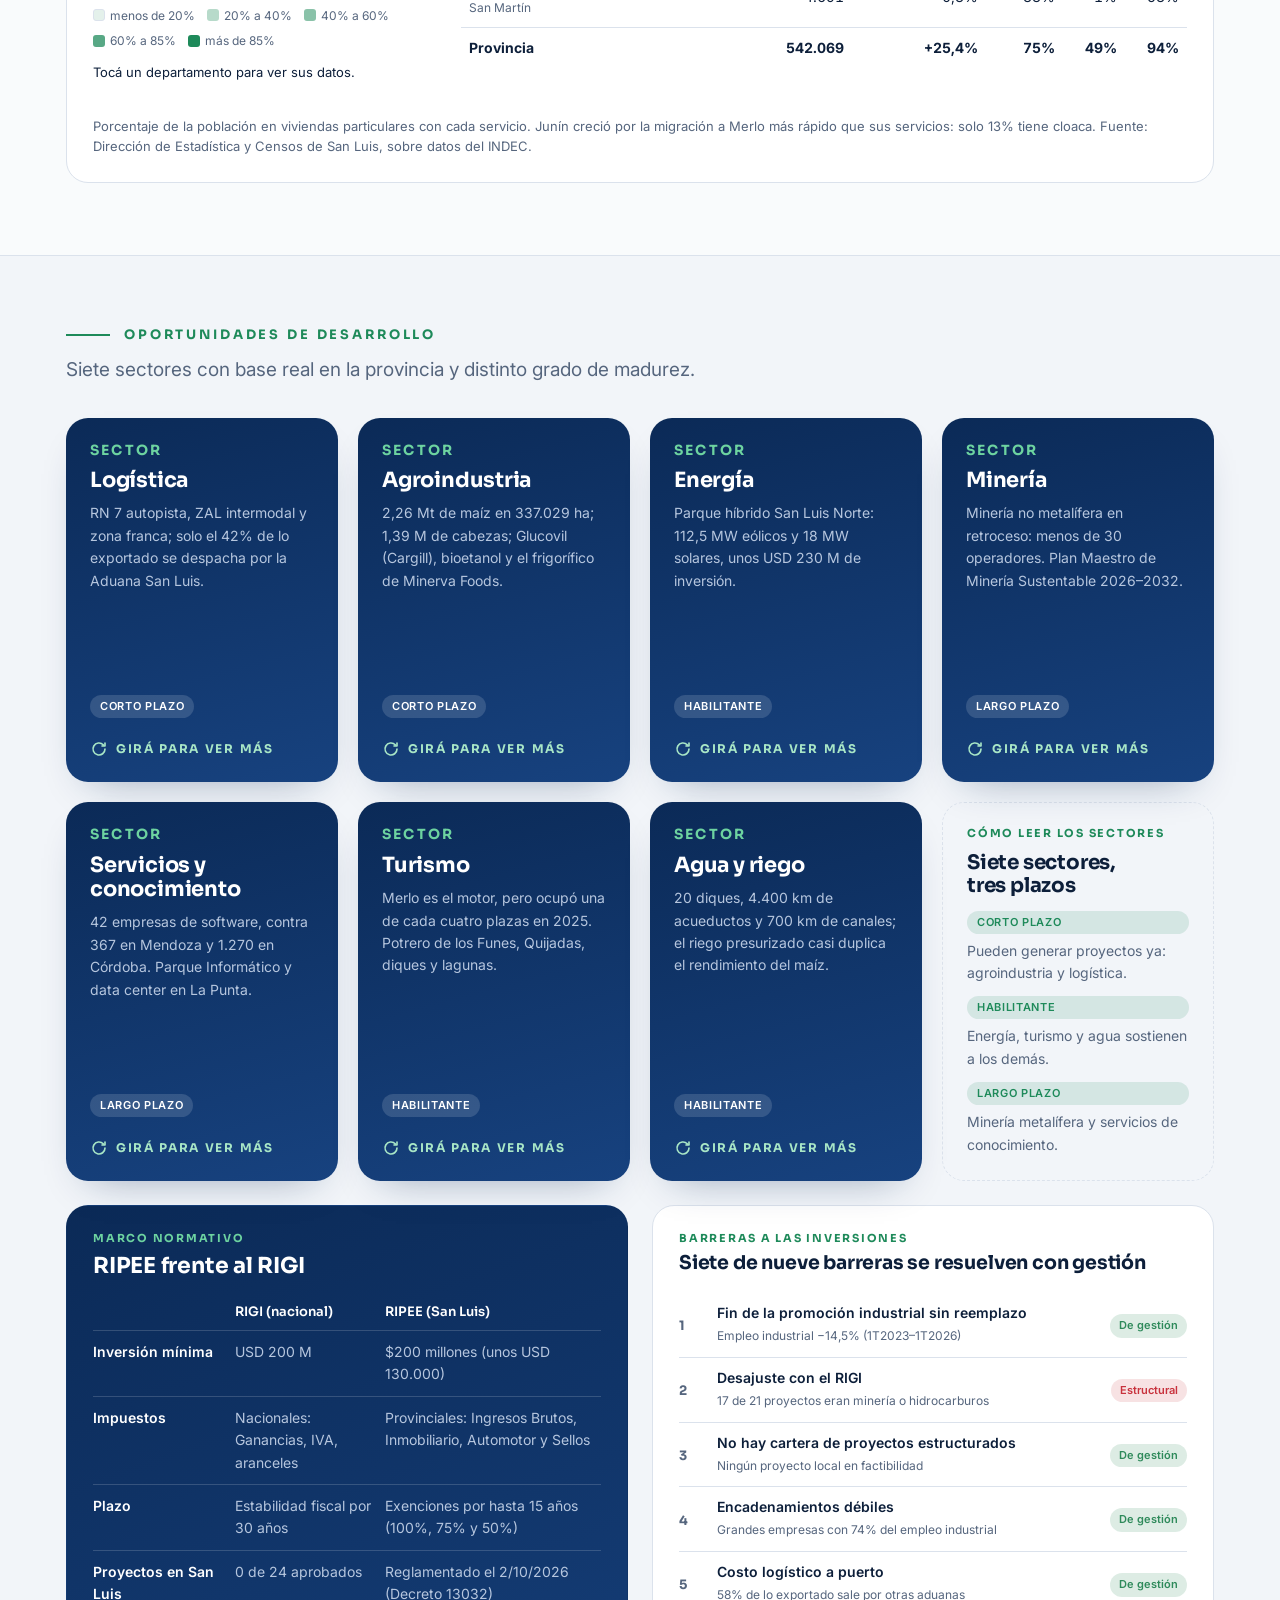
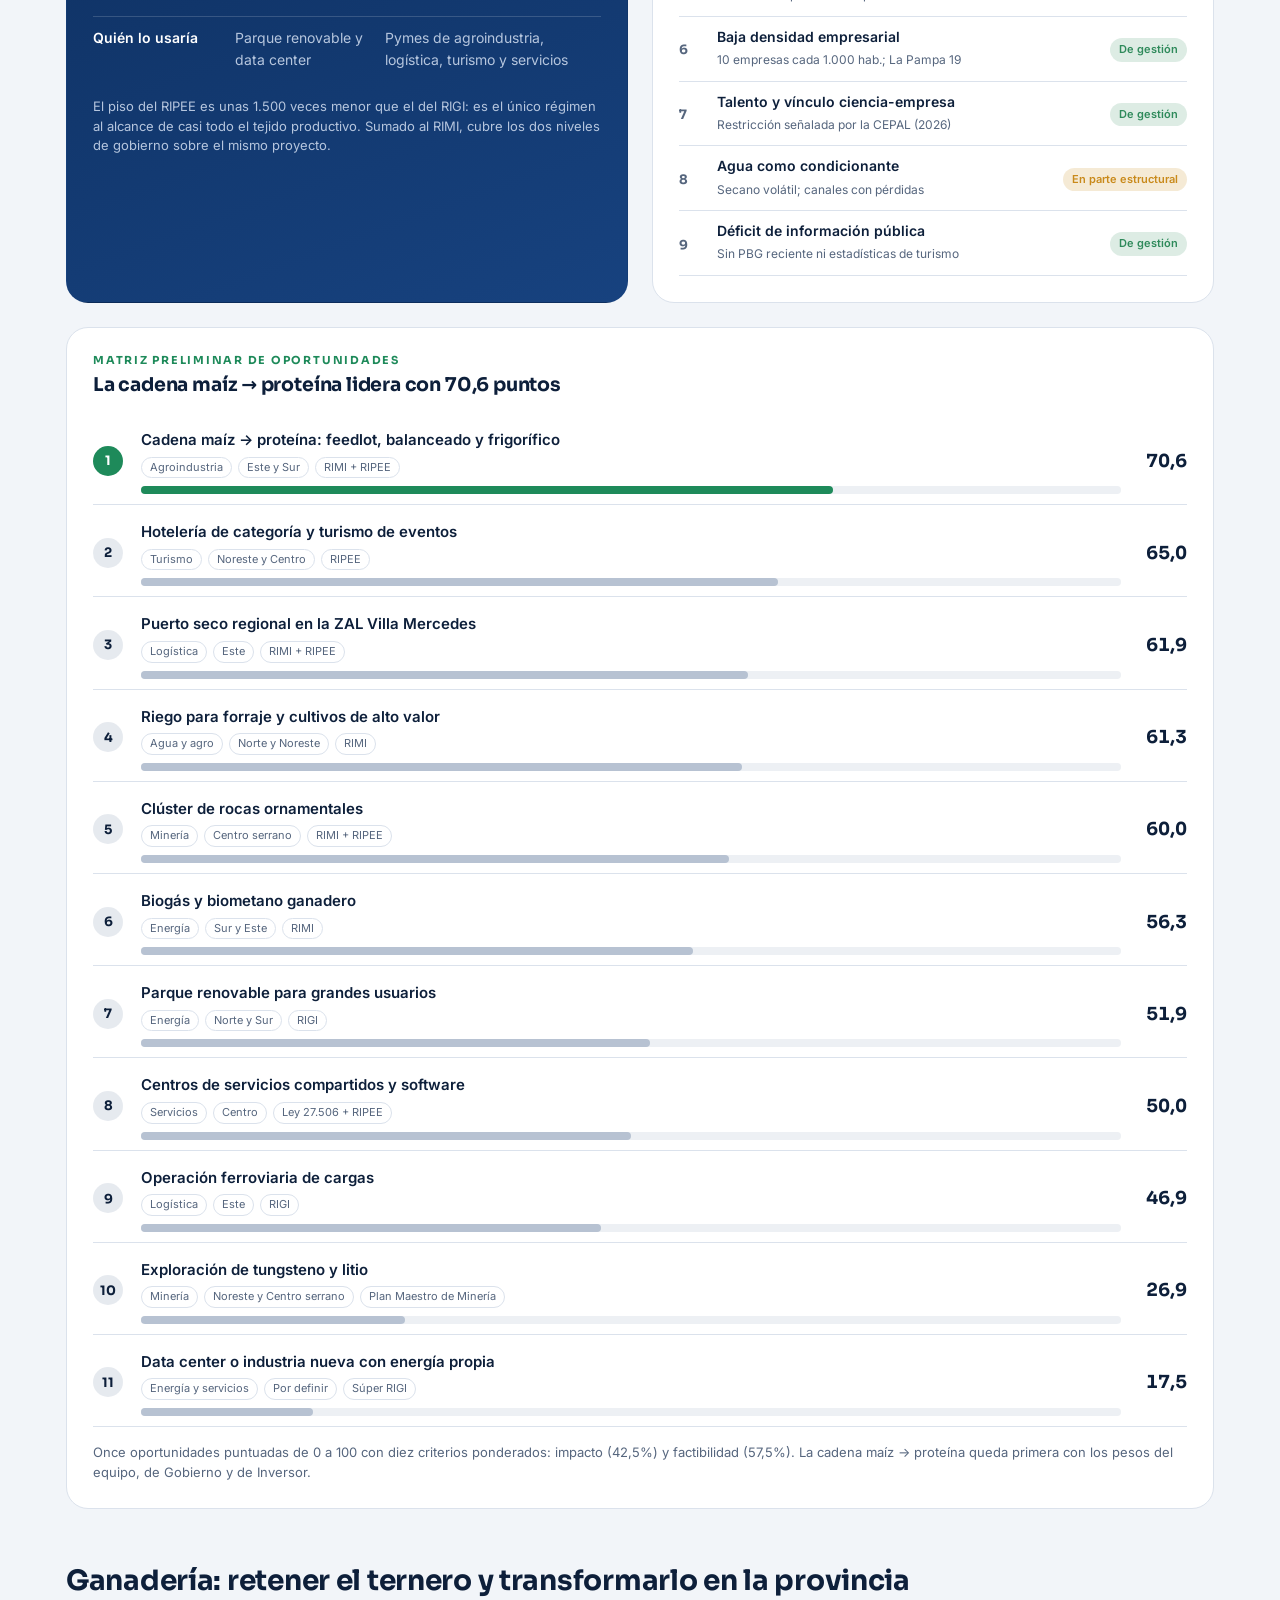
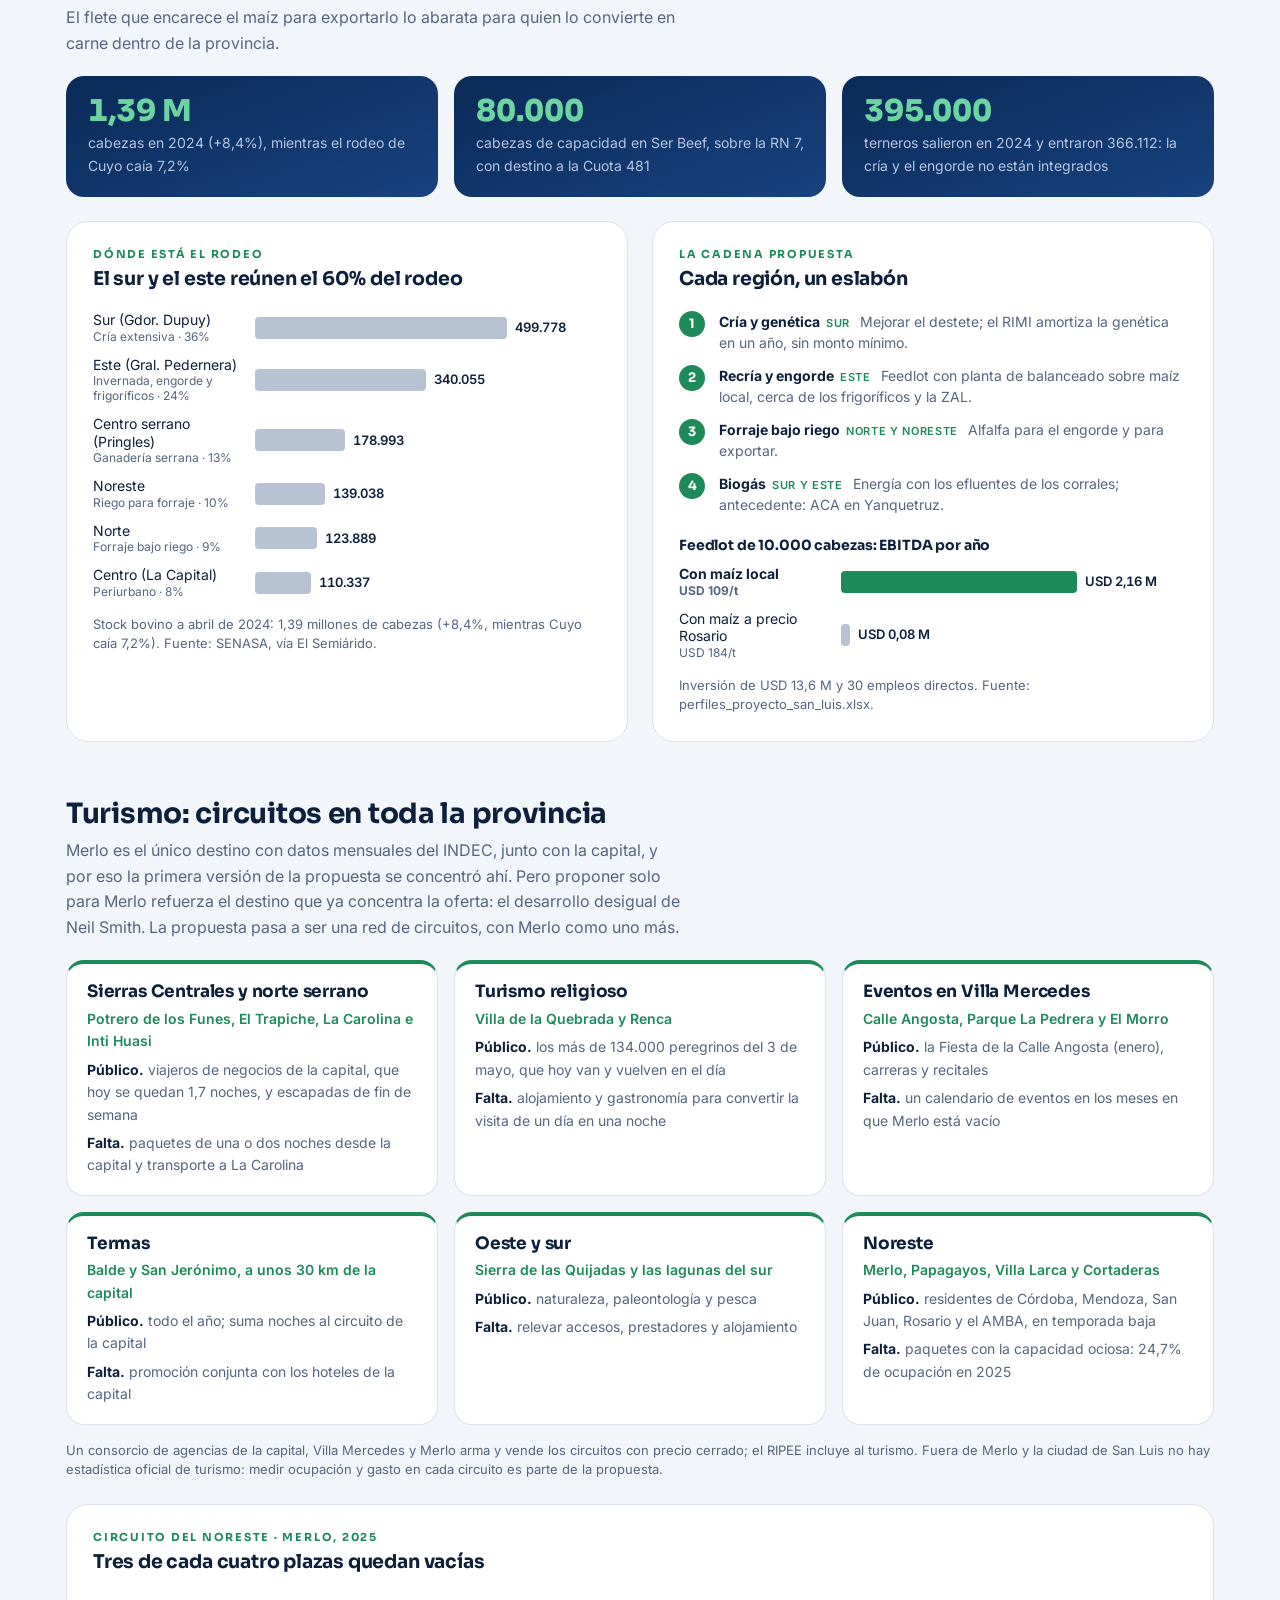
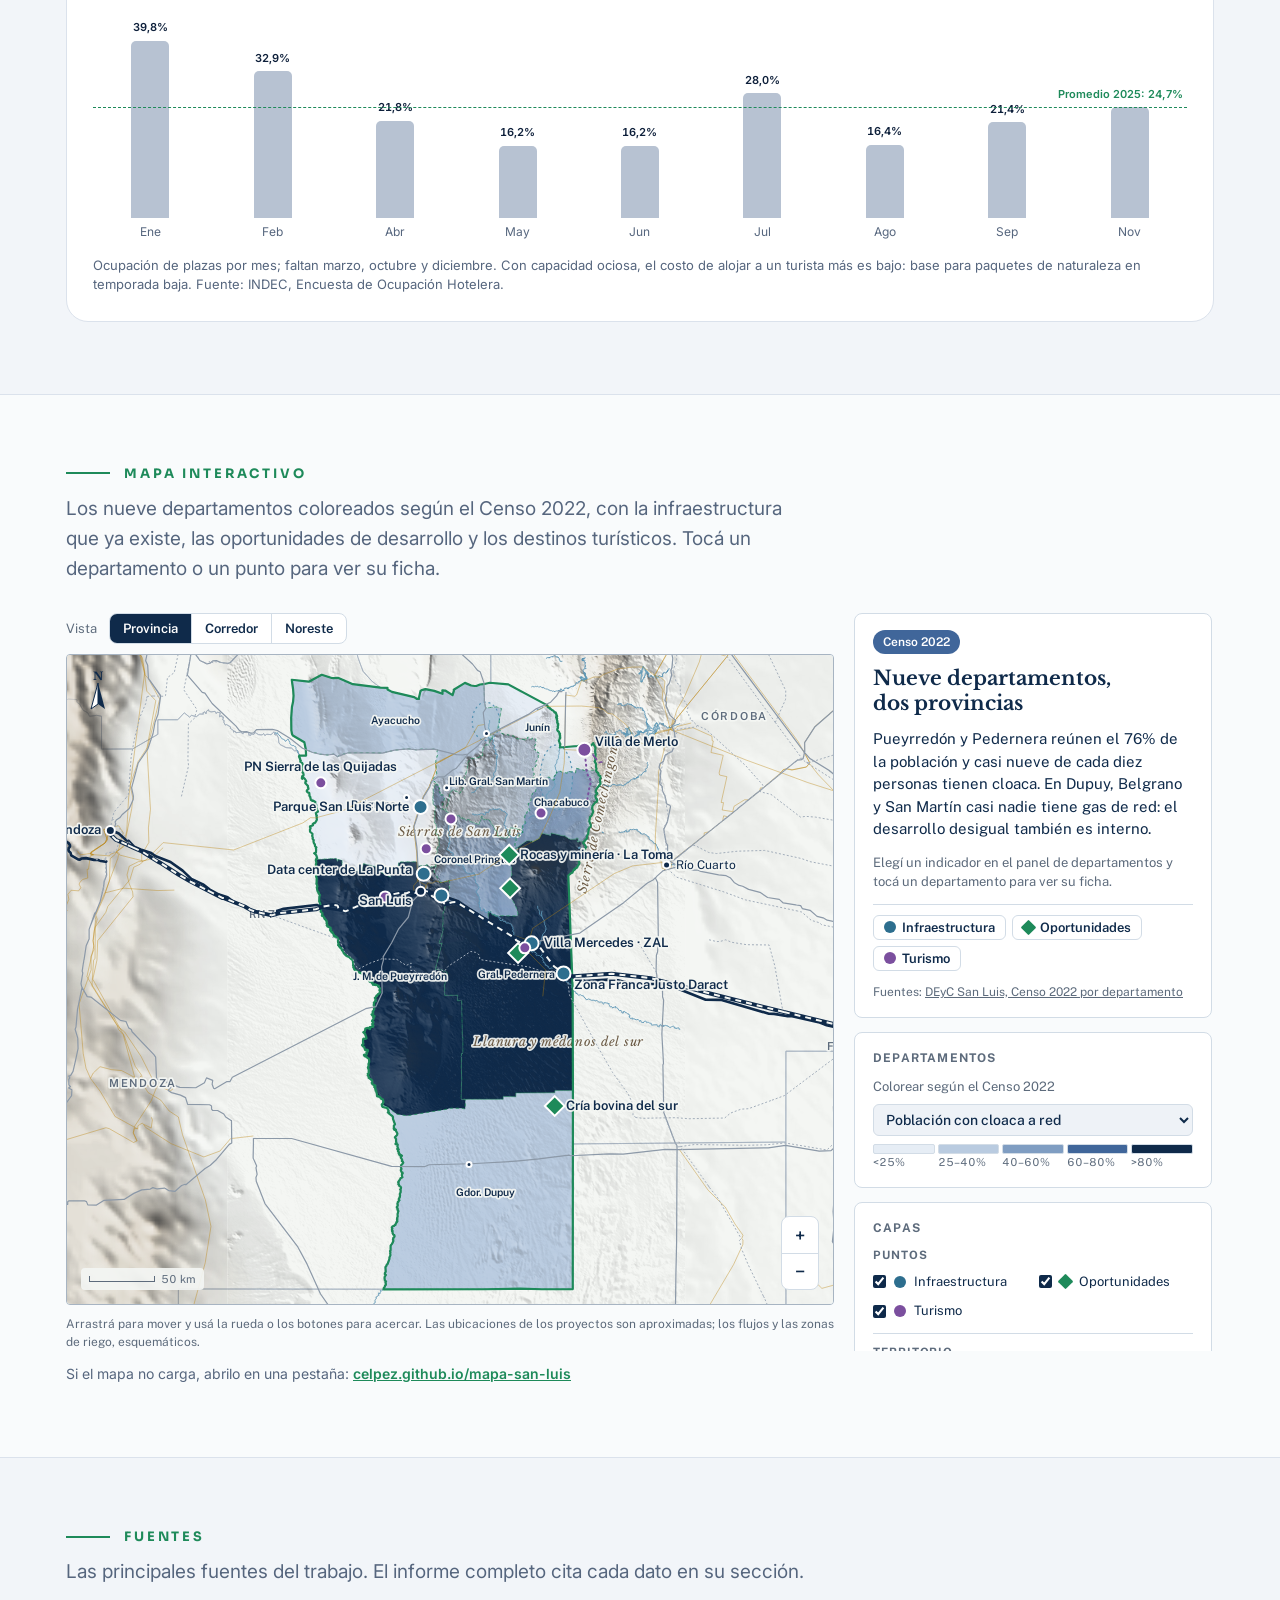
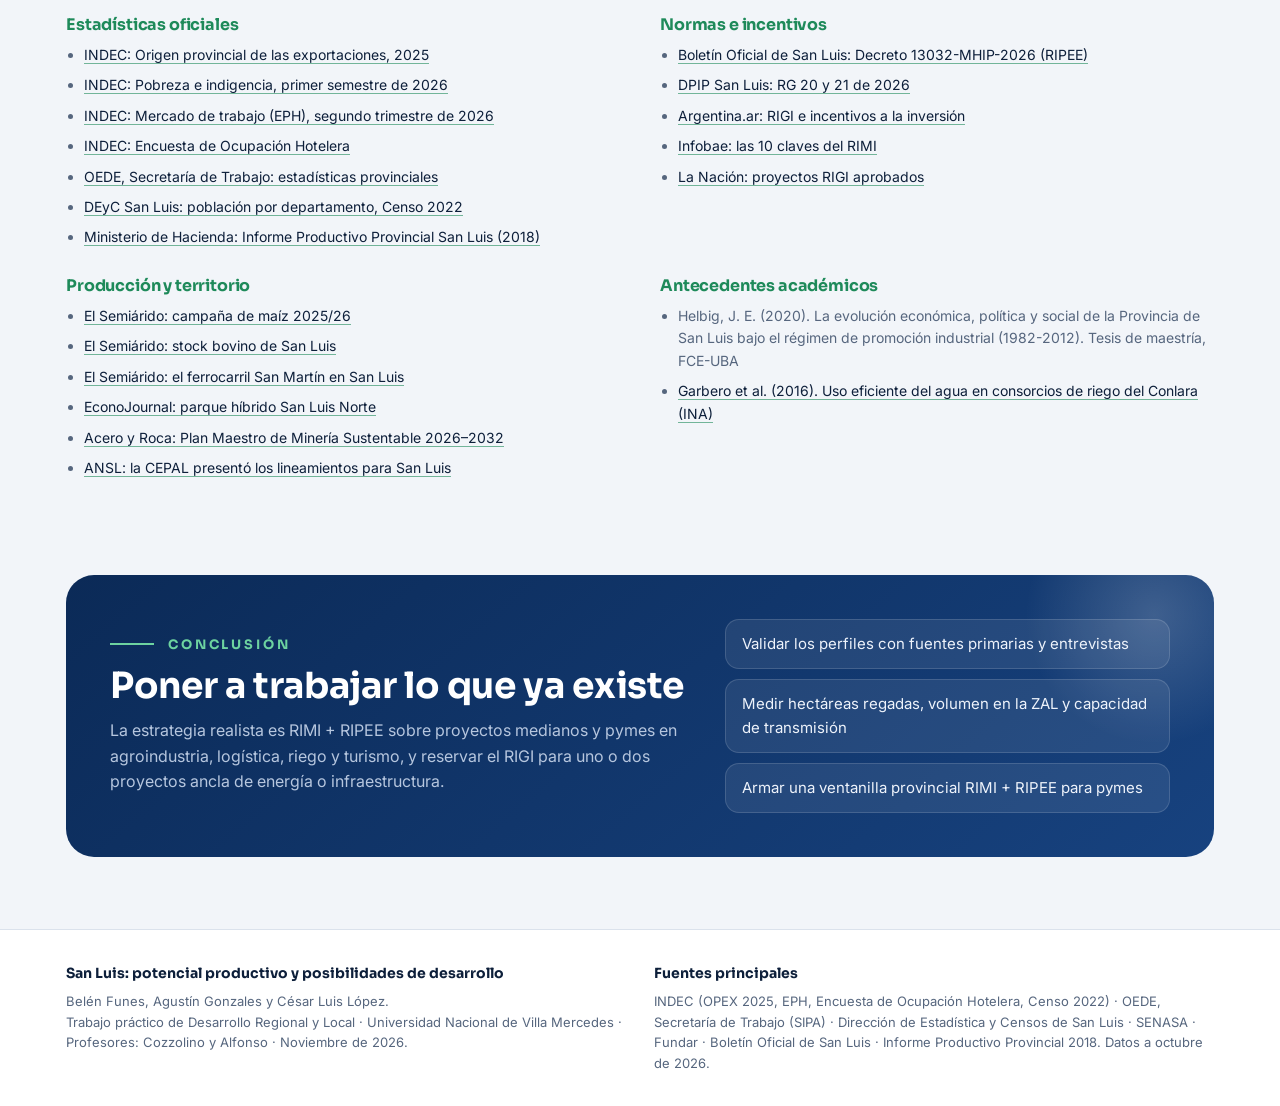
==== commit d3854b17: "Ícono de pestaña y cambios de vista del mapa sin trabas Co-Authored-By: Claude Opus 5.5 <noreply@ant" ====
--- a/sitio/index.html
+++ b/sitio/index.html
@@ -1,4 +1,5 @@
-<!doctype html><html lang="es"><head><meta charset="utf-8"><meta name="viewport" content="width=device-width,initial-scale=1,viewport-fit=cover"><style>:root{color-scheme:light}body{margin:0;font:14px system-ui}img{max-width:100%}[hidden]{display:none!important}</style></head><body><title>Potencial productivo de San Luis</title>
+<!doctype html><html lang="es"><head><meta charset="utf-8"><meta name="viewport" content="width=device-width,initial-scale=1,viewport-fit=cover"><title>Potencial productivo de San Luis</title><link rel="icon" type="image/svg+xml" href="data:image/svg+xml,%3Csvg xmlns="http://www.w3.org/2000/svg" viewBox="0 0 64 64"%3E%3Crect width="64" height="64" rx="14" fill="#0F2A4A"/%3E%3Cpath d="M23.5,9.2L25.0,9.7L27.1,10.0L28.0,10.3L29.6,10.7L30.1,10.2L31.1,10.2L32.5,10.5L33.4,9.6L34.1,9.8L35.3,9.6L36.7,9.7L39.6,11.3L40.1,11.8L40.3,12.6L40.5,13.4L40.6,14.2L41.9,14.3L42.7,14.4L43.2,14.8L43.2,15.9L43.5,16.6L43.3,17.5L43.3,18.5L43.0,19.2L42.7,20.0L42.6,21.1L42.4,21.8L42.1,22.6L41.8,23.3L41.2,24.0L41.5,32.4L41.5,39.7L41.5,55.0L39.2,55.0L37.6,54.9L34.9,55.0L27.3,55.0L27.4,54.1L27.5,53.3L27.8,52.6L27.9,51.7L28.2,51.0L27.9,50.4L28.4,49.9L28.4,48.9L28.6,48.0L28.4,47.1L28.7,46.5L28.8,45.5L28.5,44.9L28.3,44.1L28.4,43.3L28.0,42.2L27.7,41.6L27.3,41.0L26.9,40.5L26.6,39.8L26.2,39.2L26.2,38.3L25.9,37.5L25.7,36.7L26.0,36.1L26.2,35.4L26.5,34.8L26.7,33.9L26.8,33.0L27.0,32.3L26.4,31.9L25.8,31.4L25.1,31.1L25.0,30.3L24.4,29.9L24.0,29.3L23.7,28.6L23.3,28.0L23.0,27.4L22.6,26.7L22.5,25.9L22.3,24.9L22.3,23.9L22.3,22.9L22.3,21.9L22.0,21.2L21.8,20.4L22.3,19.9L22.3,18.9L21.9,18.4L21.6,17.7L21.5,16.9L21.2,16.1L21.1,15.2L21.5,14.6L20.5,13.5L20.4,12.2L20.5,11.4L20.6,10.6L20.5,9.4L21.7,9.5L22.7,9.0L23.5,9.2Z" fill="#6DD3A0" stroke="#6DD3A0" stroke-width="1" stroke-linejoin="round"/%3E%3C/svg%3E"><link rel="apple-touch-icon" href="../apple-touch-icon.png"><style>:root{color-scheme:light}body{margin:0;font:14px system-ui}img{max-width:100%}[hidden]{display:none!important}</style></head><body><title>Potencial productivo de San Luis</title>
+<link rel="icon" type="image/svg+xml" href="data:image/svg+xml,%3Csvg xmlns="http://www.w3.org/2000/svg" viewBox="0 0 64 64"%3E%3Crect width="64" height="64" rx="14" fill="#0F2A4A"/%3E%3Cpath d="M23.5,9.2L25.0,9.7L27.1,10.0L28.0,10.3L29.6,10.7L30.1,10.2L31.1,10.2L32.5,10.5L33.4,9.6L34.1,9.8L35.3,9.6L36.7,9.7L39.6,11.3L40.1,11.8L40.3,12.6L40.5,13.4L40.6,14.2L41.9,14.3L42.7,14.4L43.2,14.8L43.2,15.9L43.5,16.6L43.3,17.5L43.3,18.5L43.0,19.2L42.7,20.0L42.6,21.1L42.4,21.8L42.1,22.6L41.8,23.3L41.2,24.0L41.5,32.4L41.5,39.7L41.5,55.0L39.2,55.0L37.6,54.9L34.9,55.0L27.3,55.0L27.4,54.1L27.5,53.3L27.8,52.6L27.9,51.7L28.2,51.0L27.9,50.4L28.4,49.9L28.4,48.9L28.6,48.0L28.4,47.1L28.7,46.5L28.8,45.5L28.5,44.9L28.3,44.1L28.4,43.3L28.0,42.2L27.7,41.6L27.3,41.0L26.9,40.5L26.6,39.8L26.2,39.2L26.2,38.3L25.9,37.5L25.7,36.7L26.0,36.1L26.2,35.4L26.5,34.8L26.7,33.9L26.8,33.0L27.0,32.3L26.4,31.9L25.8,31.4L25.1,31.1L25.0,30.3L24.4,29.9L24.0,29.3L23.7,28.6L23.3,28.0L23.0,27.4L22.6,26.7L22.5,25.9L22.3,24.9L22.3,23.9L22.3,22.9L22.3,21.9L22.0,21.2L21.8,20.4L22.3,19.9L22.3,18.9L21.9,18.4L21.6,17.7L21.5,16.9L21.2,16.1L21.1,15.2L21.5,14.6L20.5,13.5L20.4,12.2L20.5,11.4L20.6,10.6L20.5,9.4L21.7,9.5L22.7,9.0L23.5,9.2Z" fill="#6DD3A0" stroke="#6DD3A0" stroke-width="1" stroke-linejoin="round"/%3E%3C/svg%3E">
 <meta name="claude:viewport-fit-sides" content="cover">
 <link rel="preconnect" href="https://fonts.googleapis.com">
 <link rel="preconnect" href="https://fonts.gstatic.com" crossorigin>
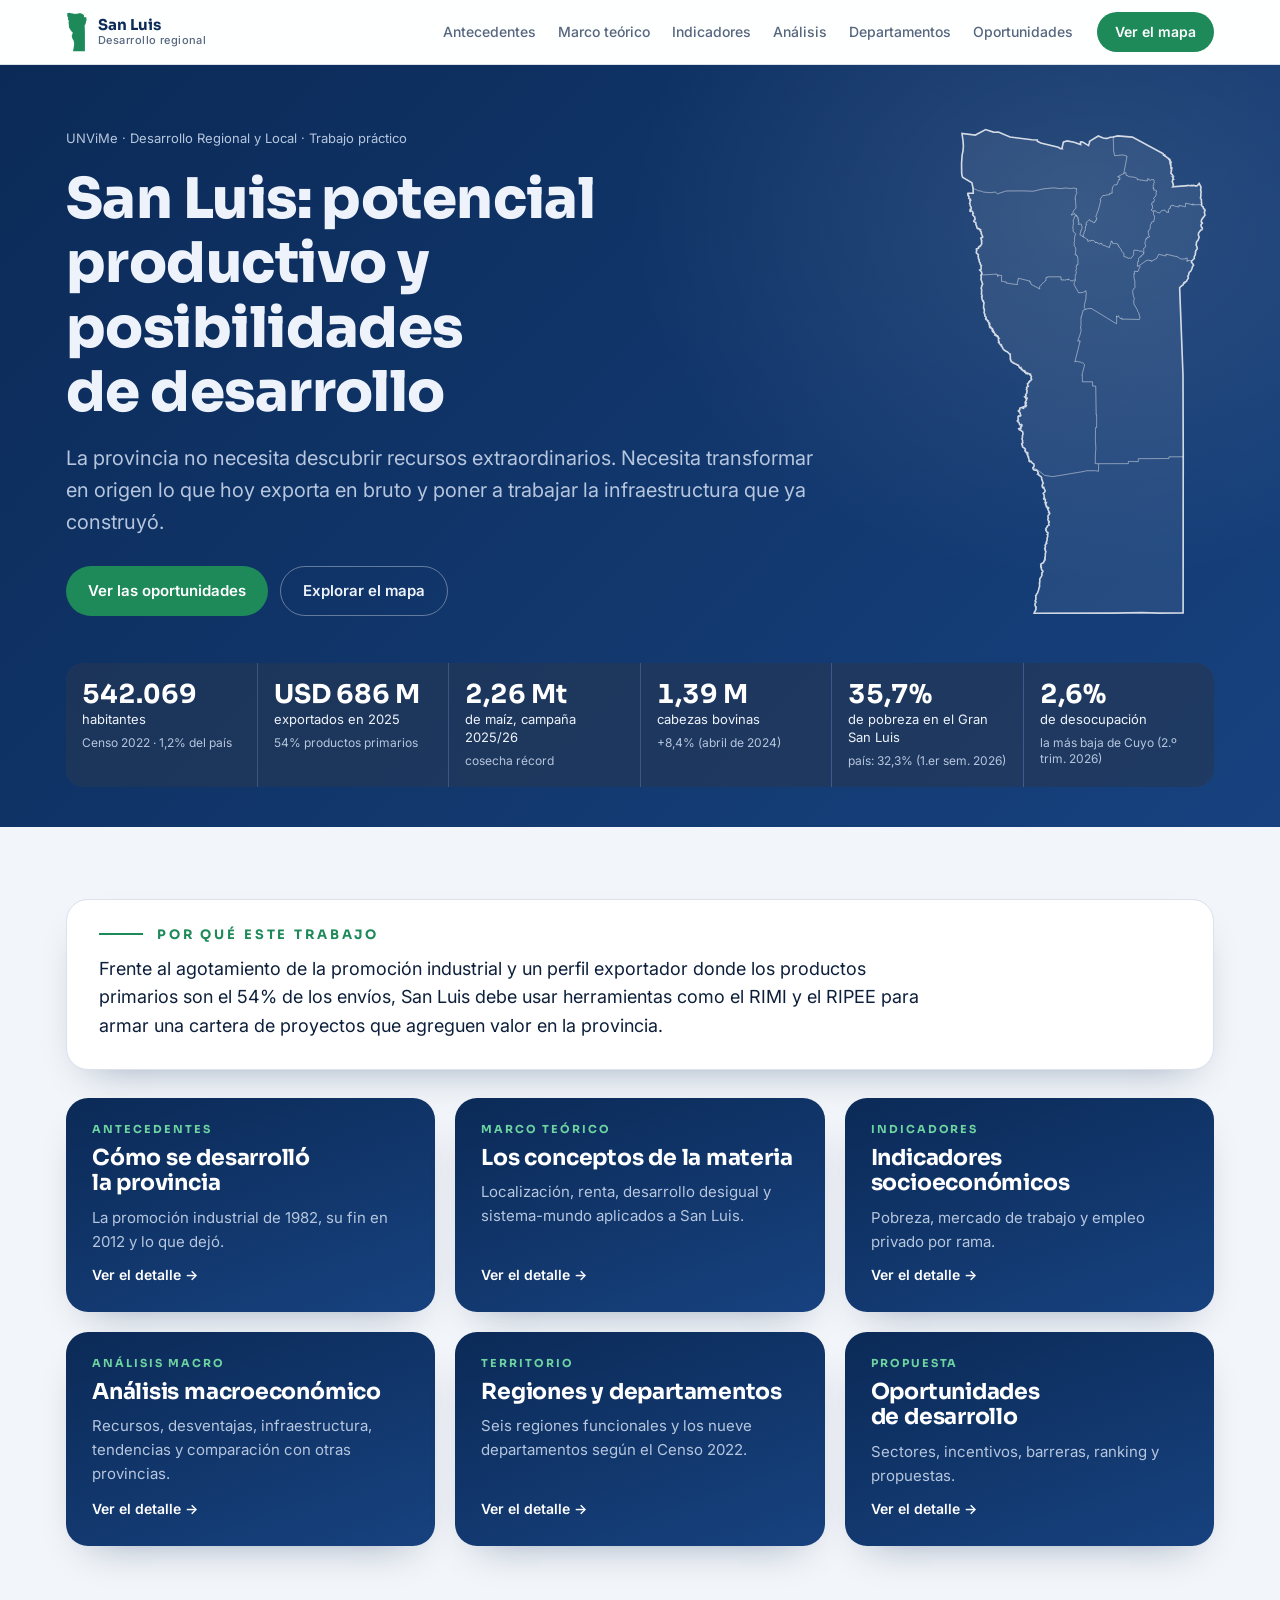
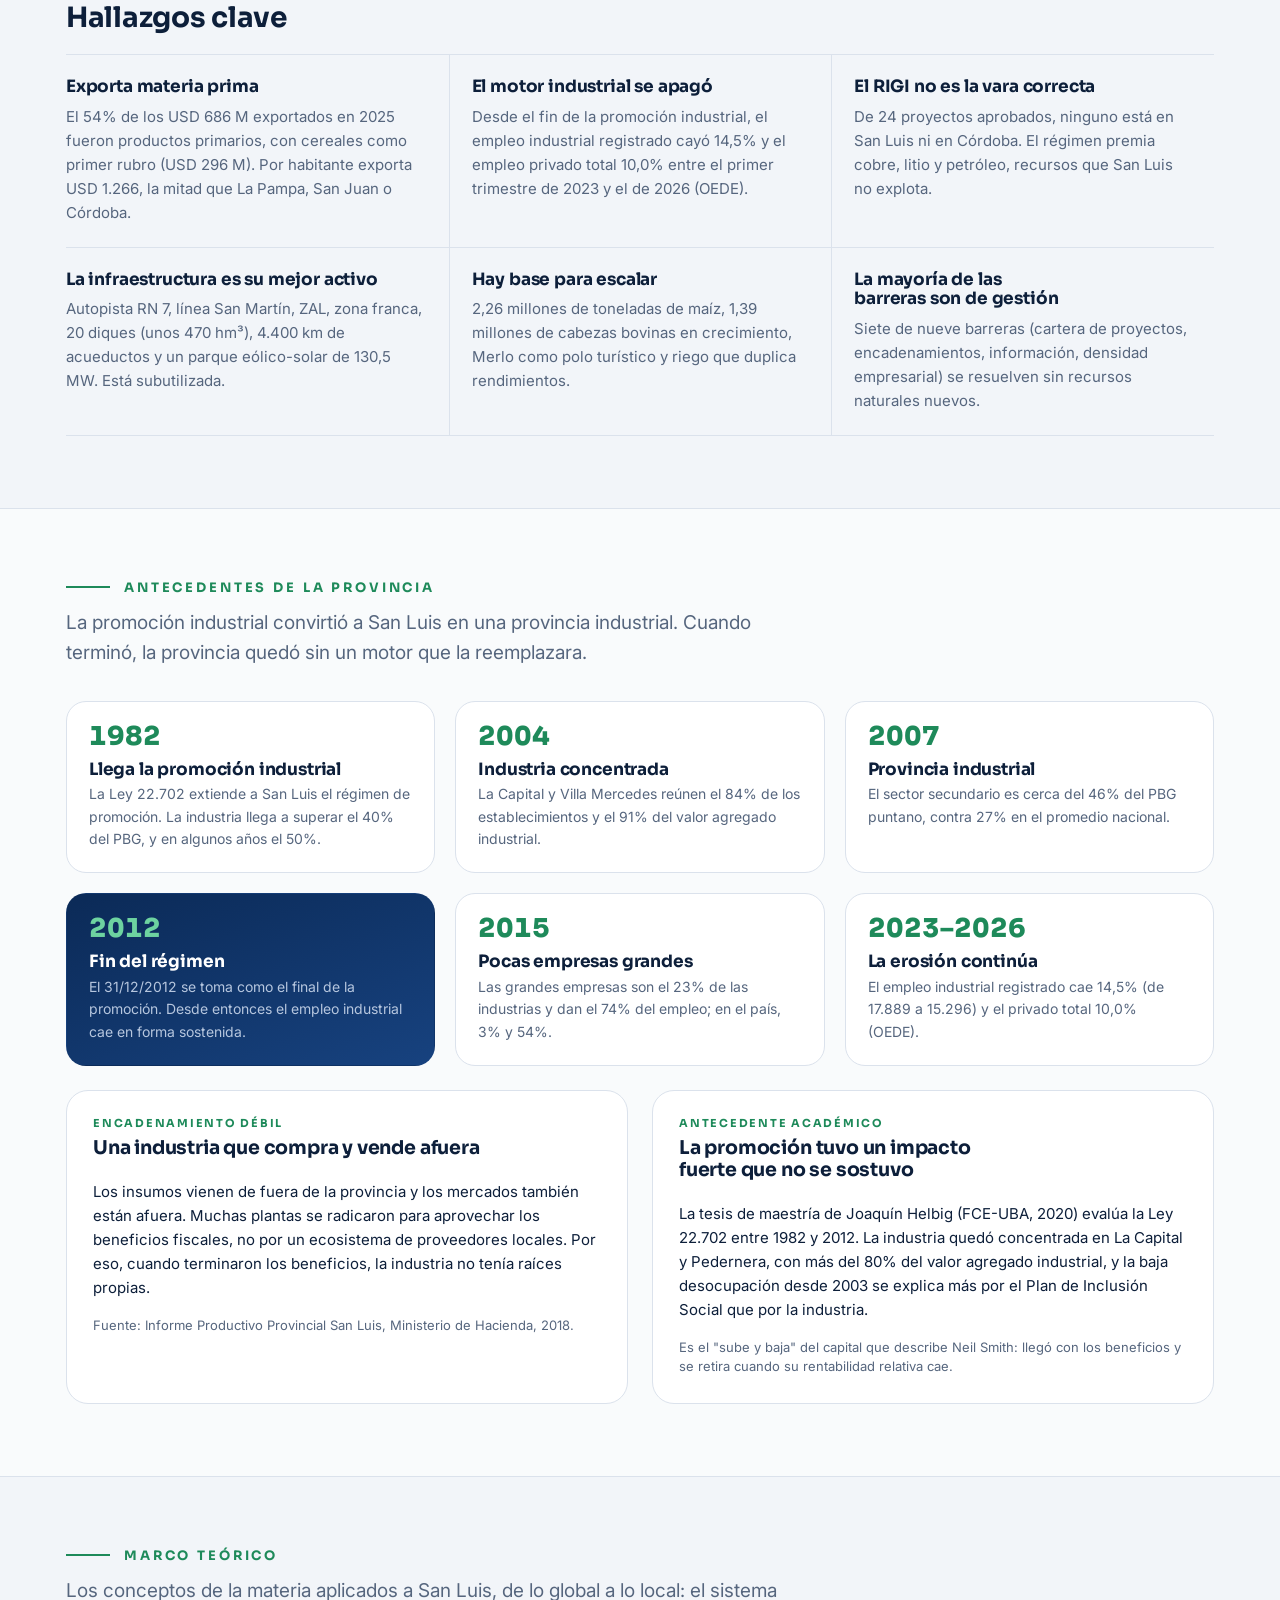
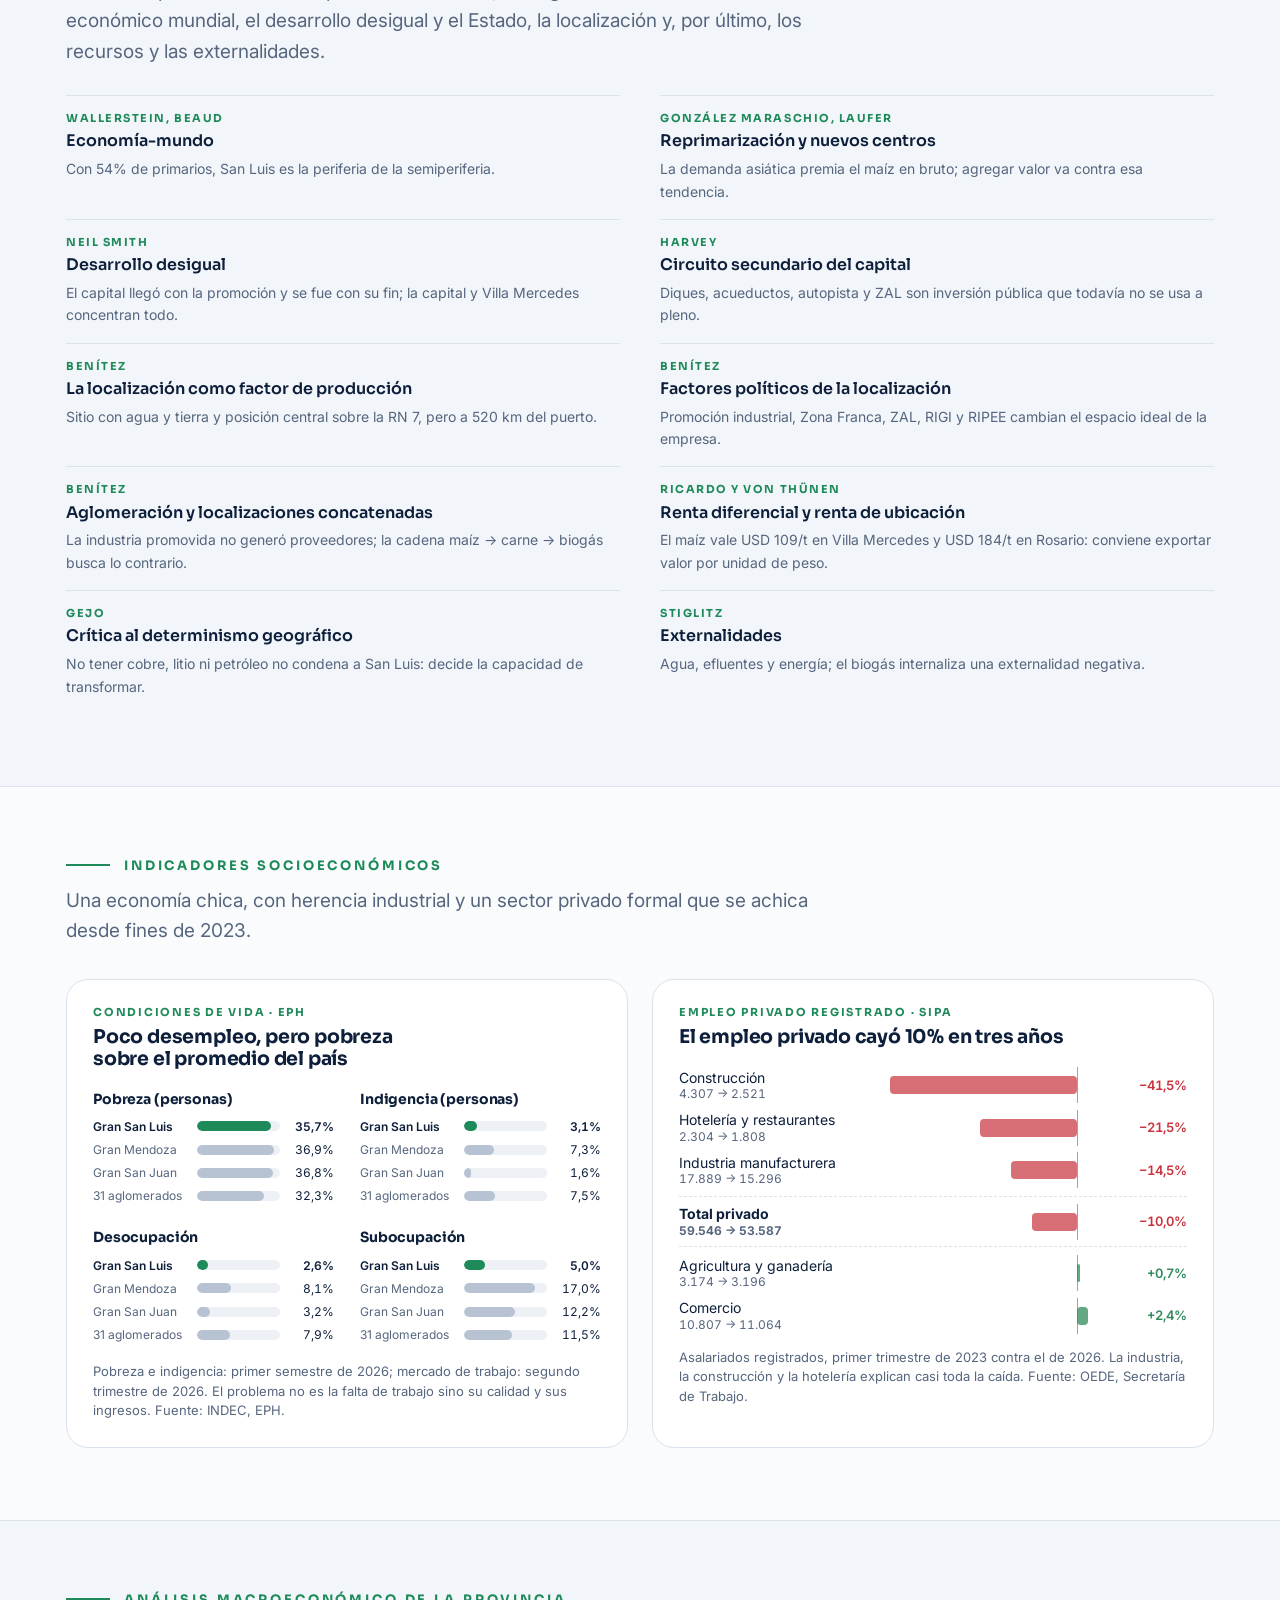
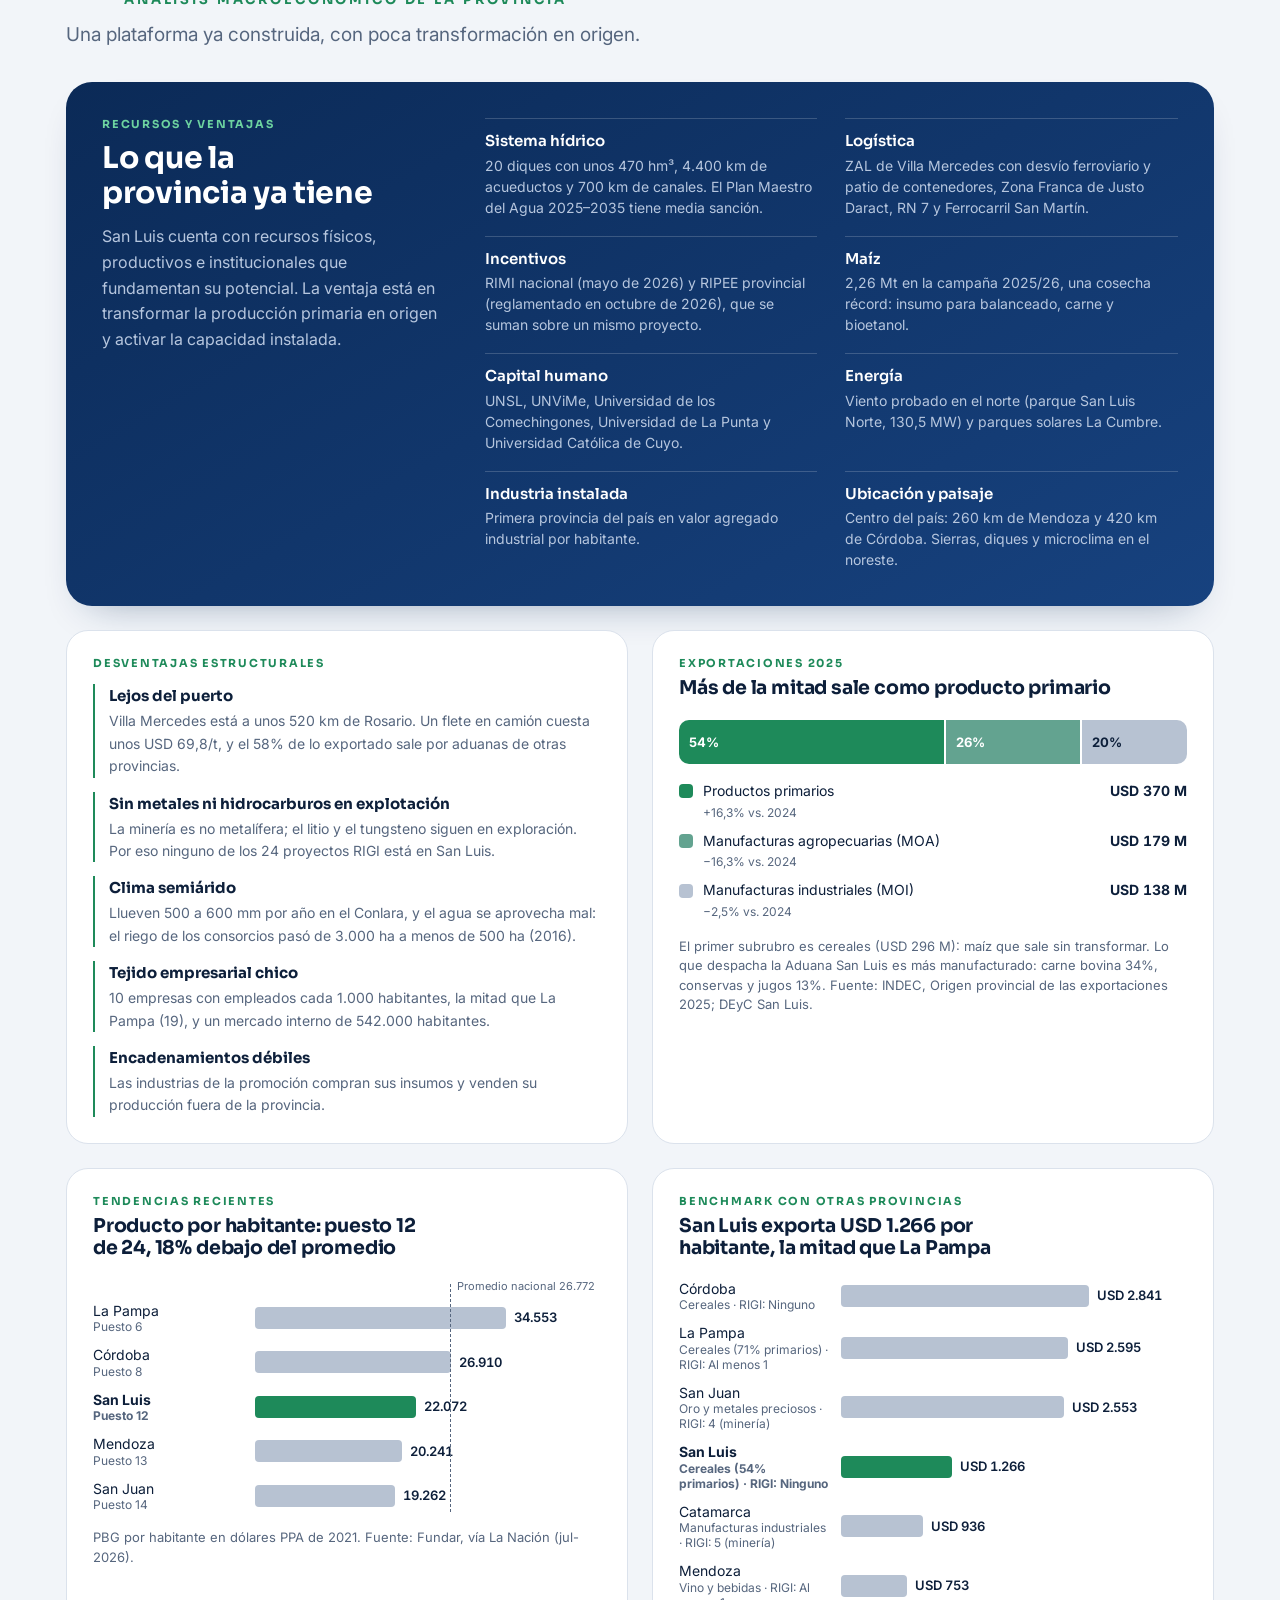
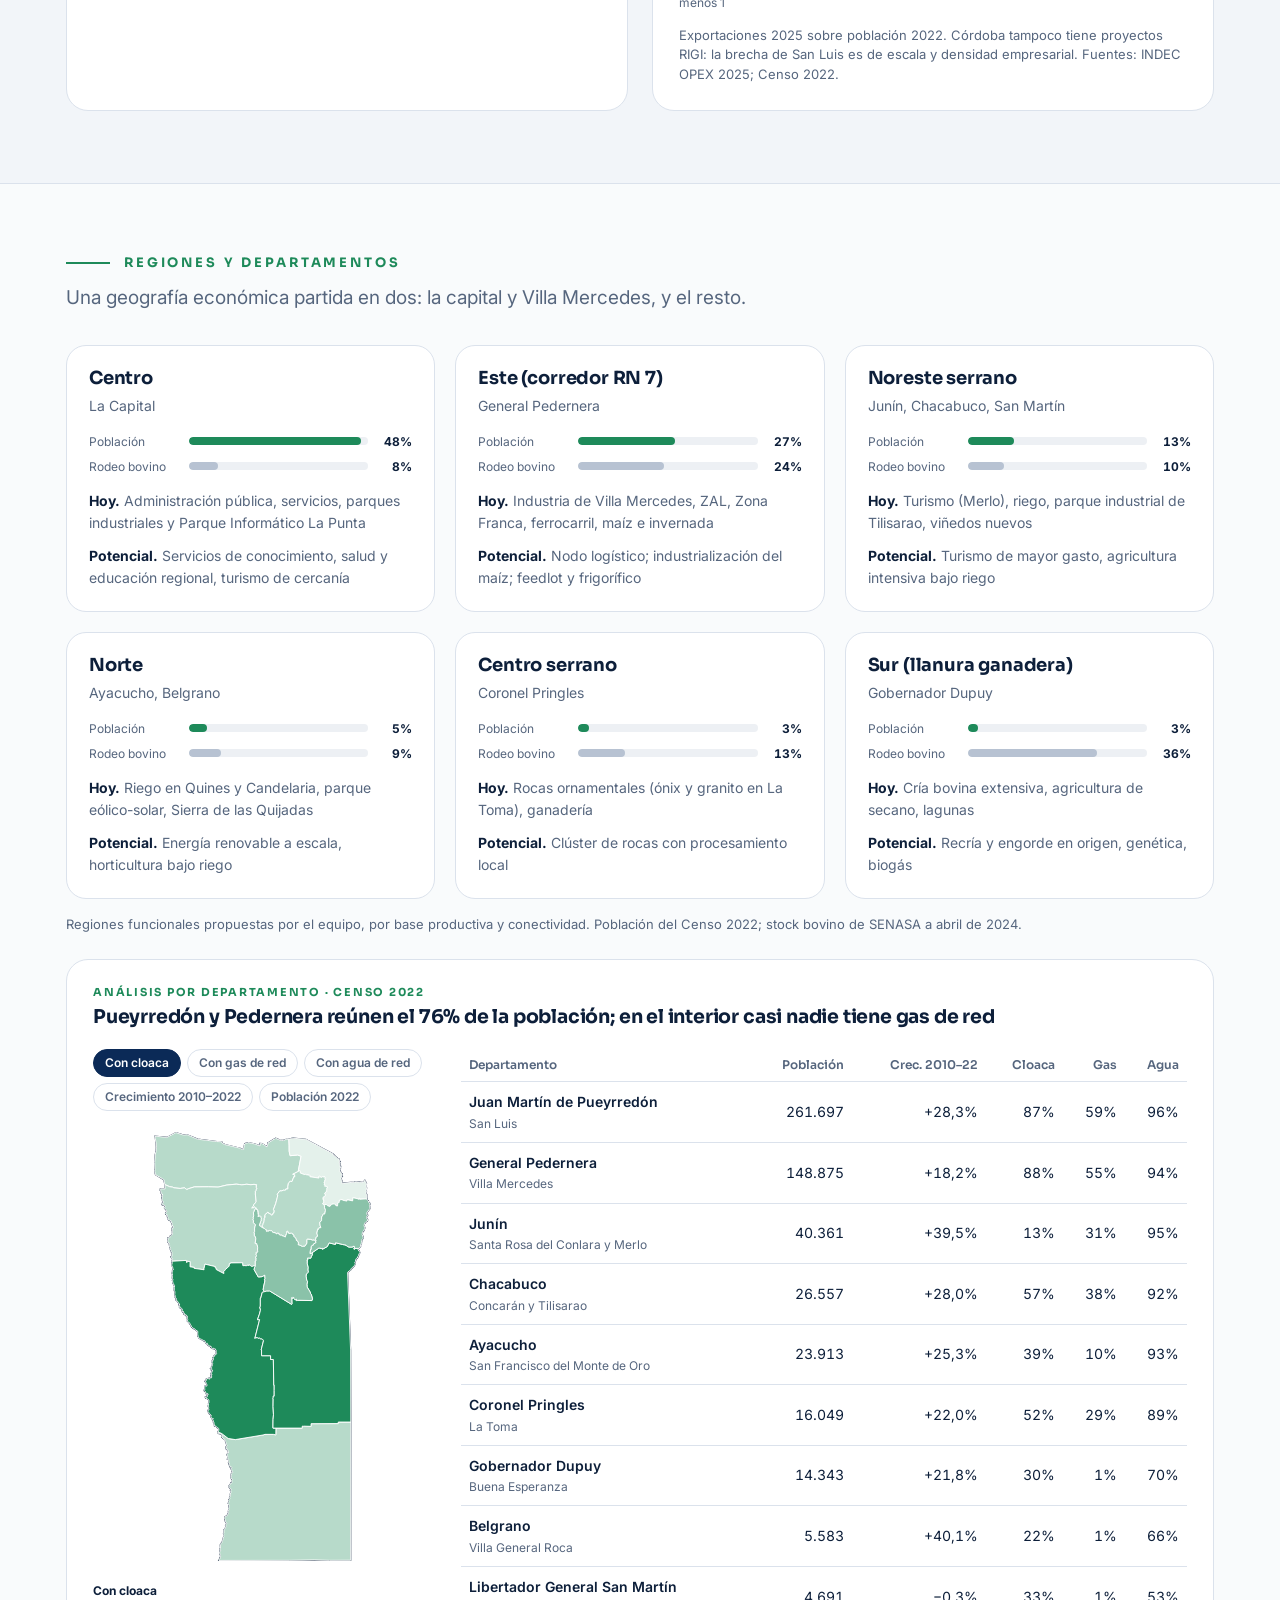
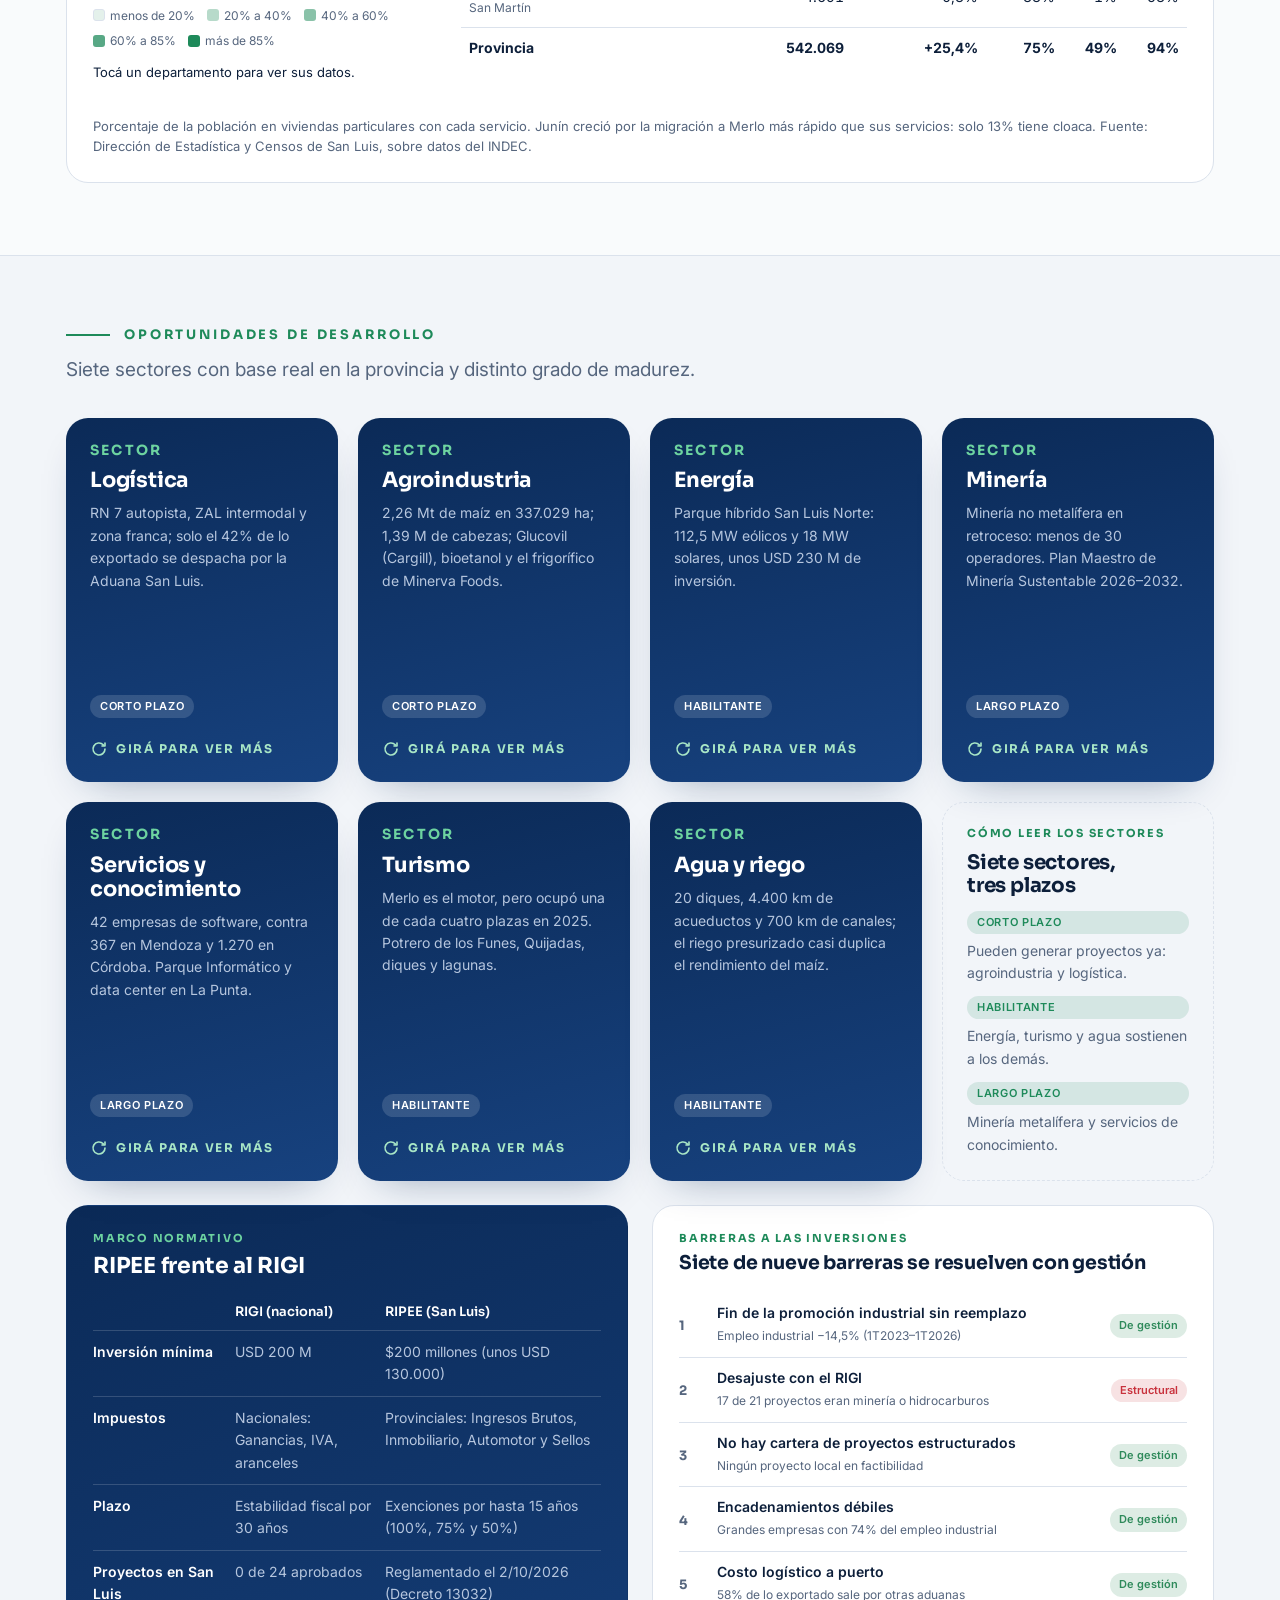
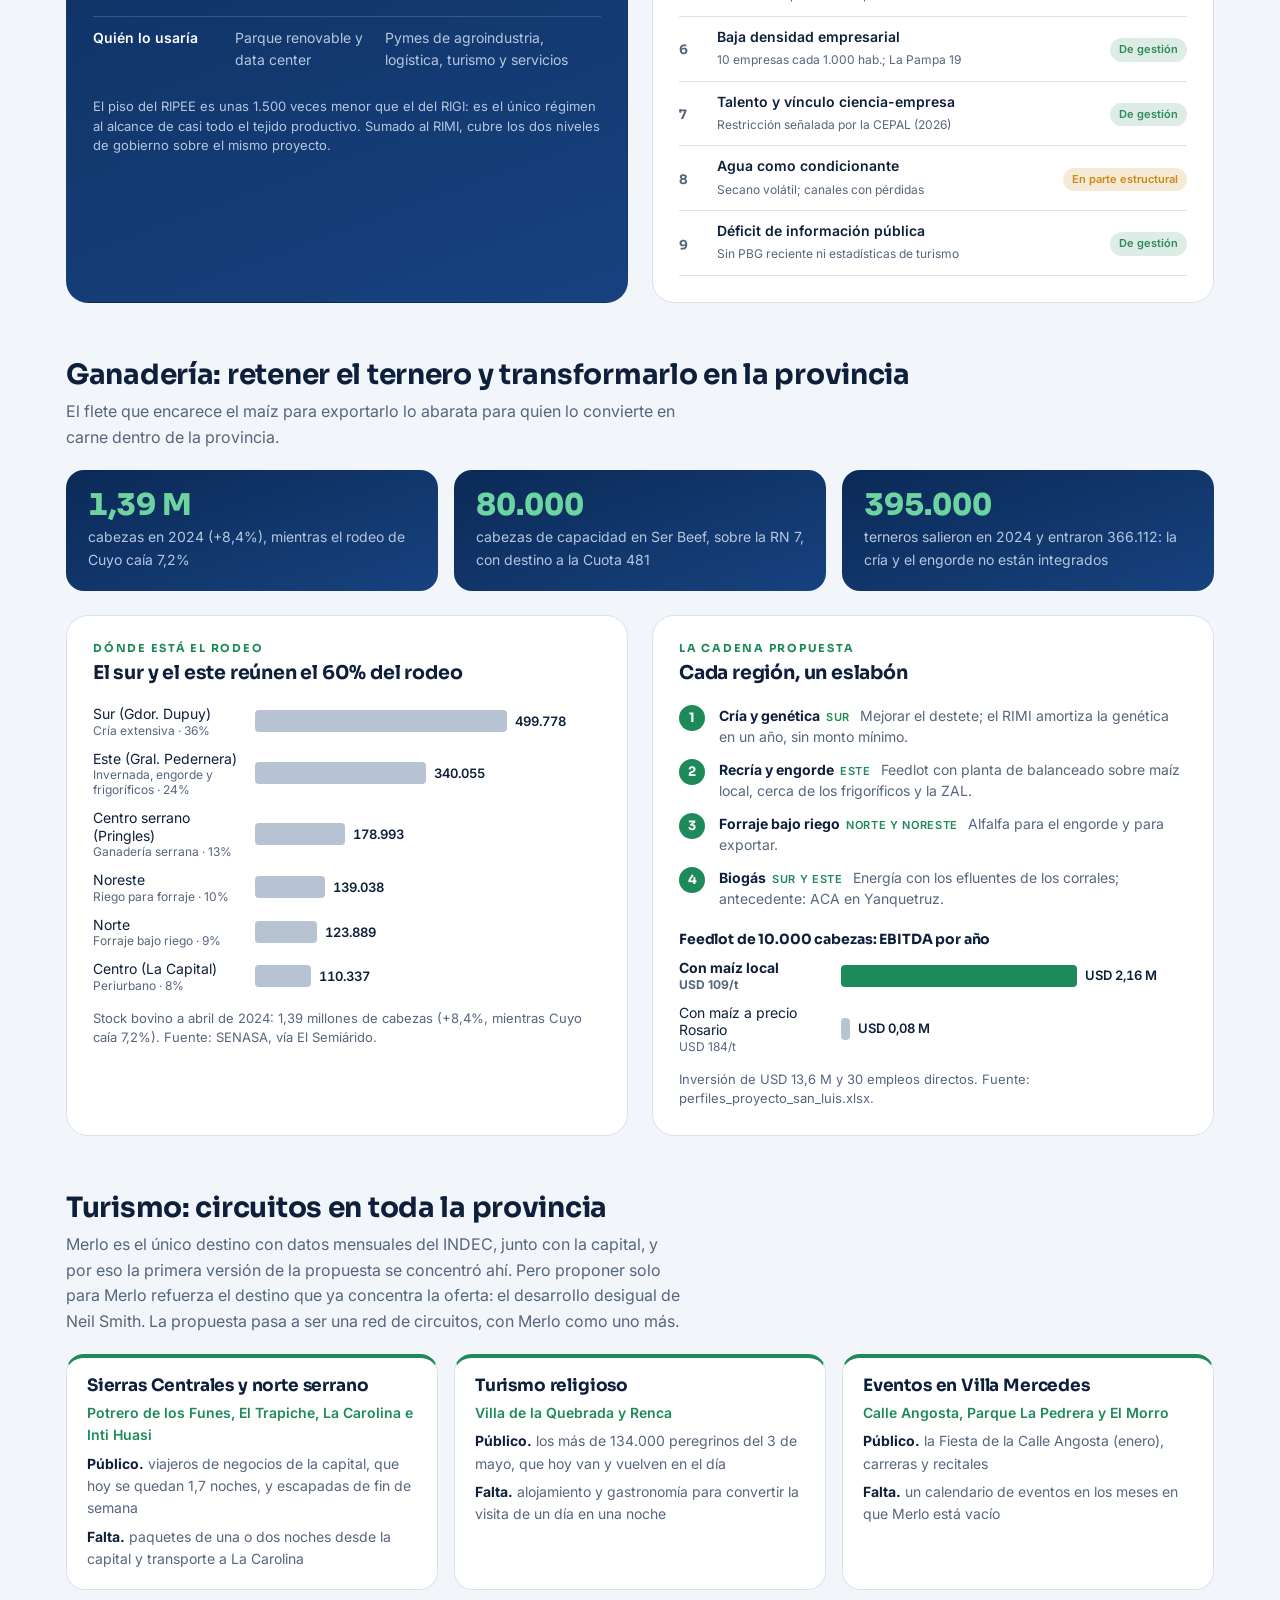
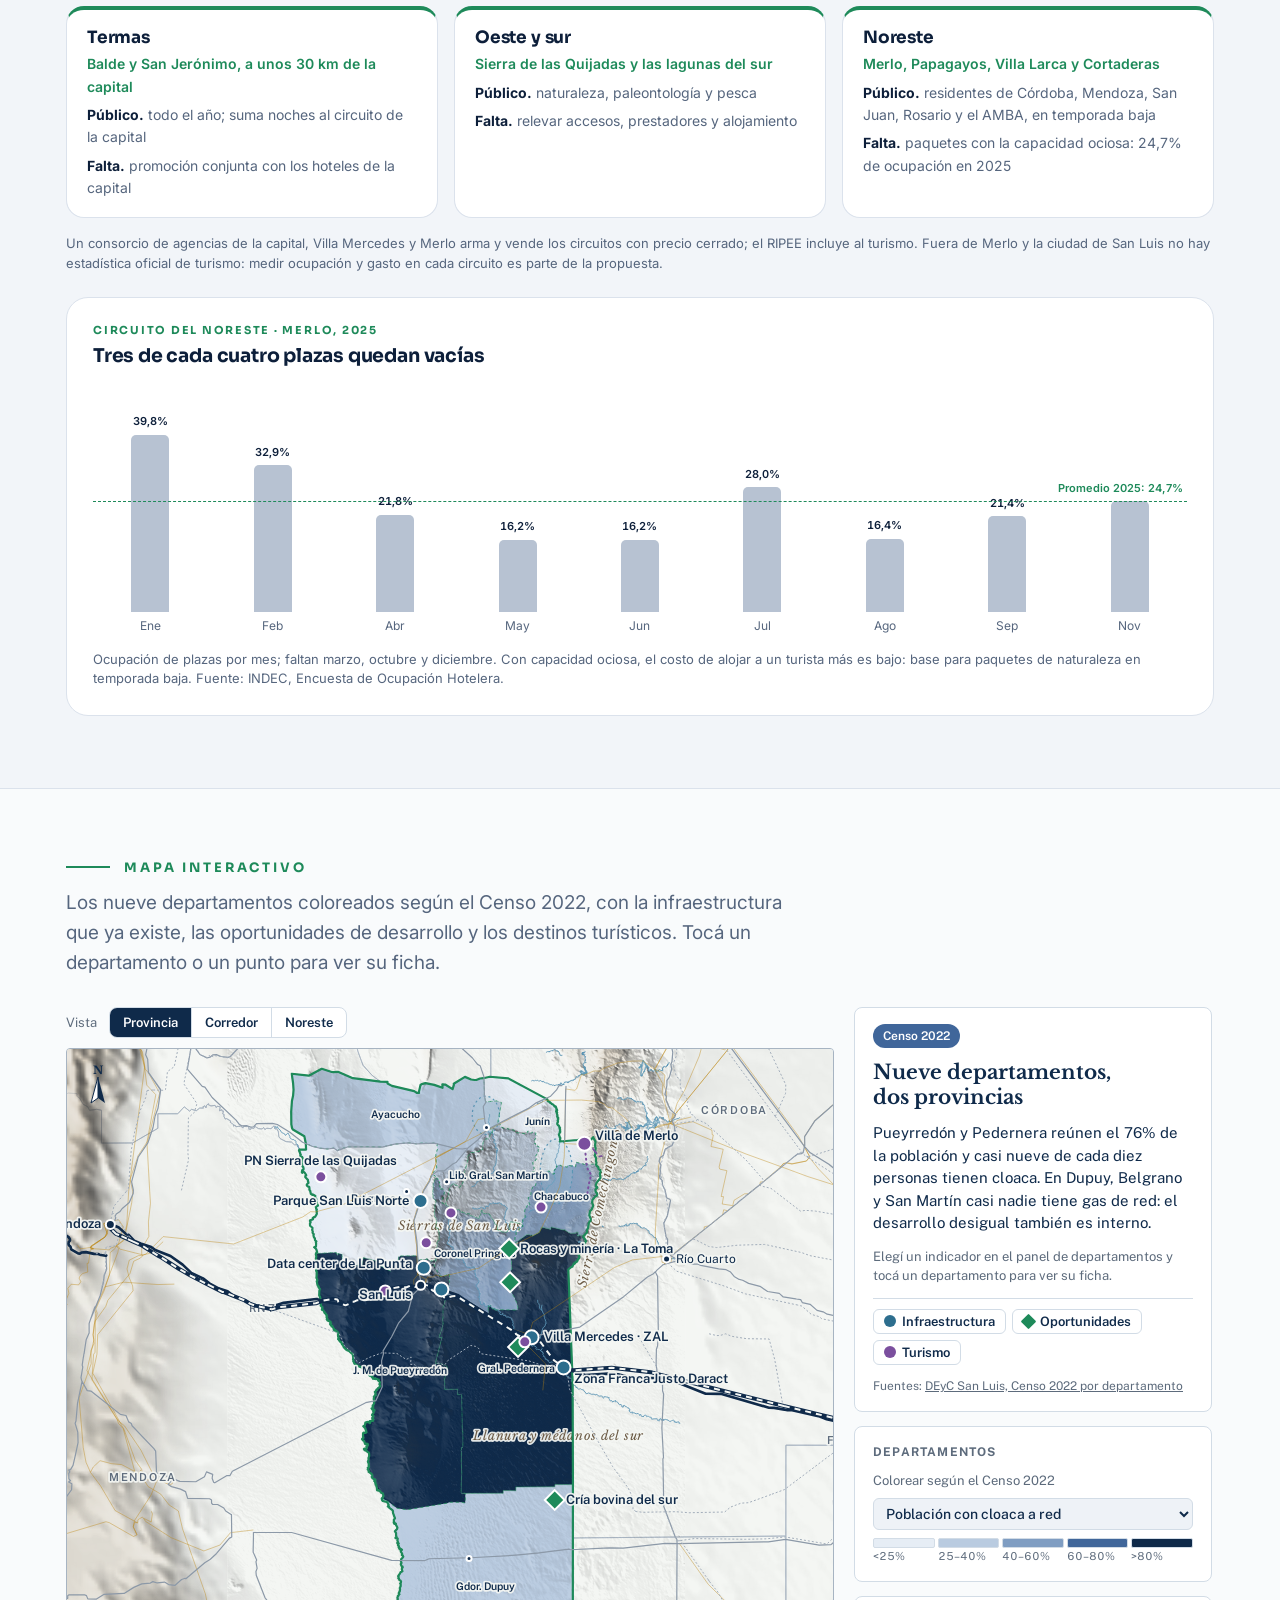
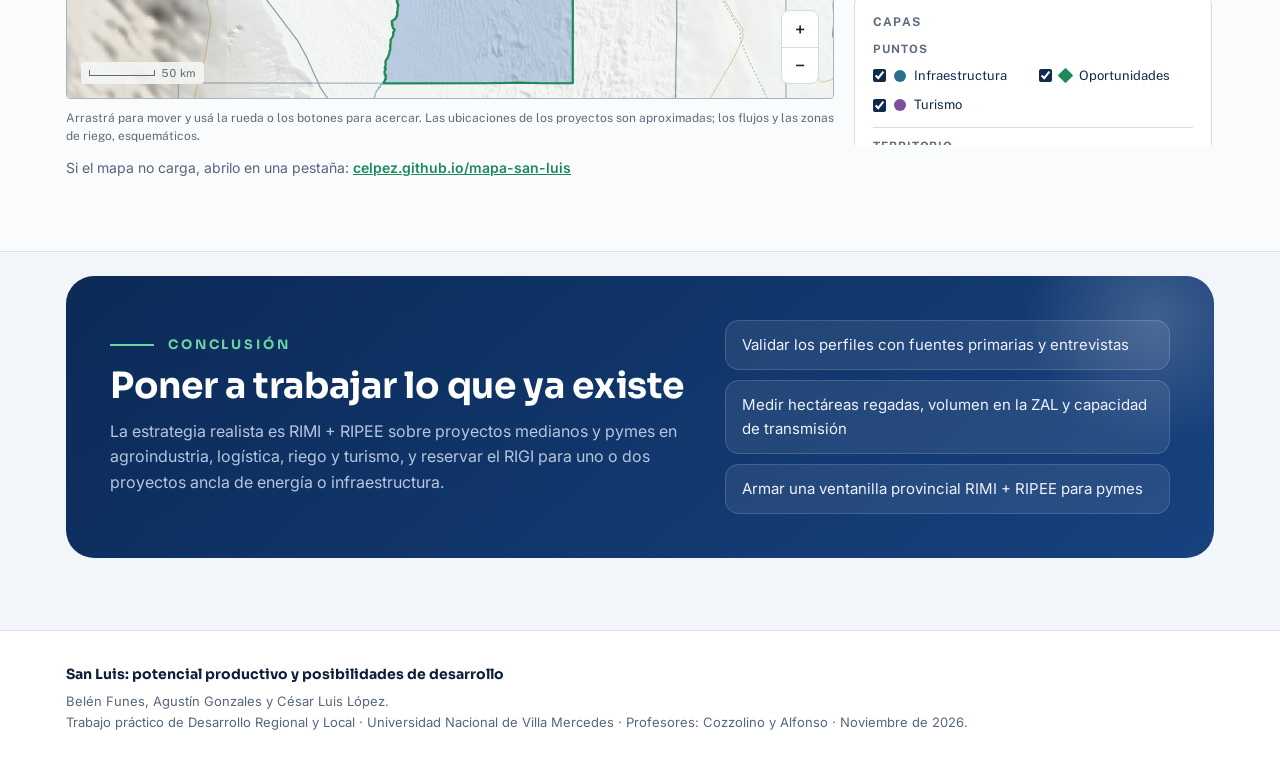
==== commit d3c5d36a: "Sitio: sin la matriz de oportunidades ni las fuentes Co-Authored-By: Claude Opus 5.5 <noreply@anthro" ====
--- a/sitio/index.html
+++ b/sitio/index.html
@@ -357,7 +357,7 @@
 @media (max-width: 860px) { .closing { grid-template-columns: 1fr; padding: 28px; } }
 
 .foot { border-top: 1px solid var(--line); background: var(--surface); padding-block: 32px; font-size: 13px; color: var(--muted); }
-.foot-in { display: grid; grid-template-columns: repeat(2, minmax(0, 1fr)); gap: 28px; }
+.foot-in { display: grid; grid-template-columns: minmax(0, 1fr); gap: 28px; }
 .foot b { color: var(--ink); font-family: var(--f-display); font-size: 14px; display: block; margin-bottom: 6px; }
 @media (max-width: 760px) { .foot-in { grid-template-columns: 1fr; } }
 
@@ -705,12 +705,6 @@
       </div>
     </div>
 
-    <div class="panel wide">
-      <span class="kicker">Matriz preliminar de oportunidades</span>
-      <h3 class="ch-t">La cadena maíz → proteína lidera con 70,6 puntos</h3>
-      <ol class="rank"><li class="rk is-accent"><span class="rk-n">1</span><div class="rk-m"><b>Cadena maíz → proteína: feedlot, balanceado y frigorífico</b><span class="rk-tags"><em>Agroindustria</em><em>Este y Sur</em><em>RIMI + RIPEE</em></span><span class="rk-t"><span class="rk-b" style="width:70.6%"></span></span></div><span class="rk-v">70,6</span></li><li class="rk"><span class="rk-n">2</span><div class="rk-m"><b>Hotelería de categoría y turismo de eventos</b><span class="rk-tags"><em>Turismo</em><em>Noreste y Centro</em><em>RIPEE</em></span><span class="rk-t"><span class="rk-b" style="width:65.0%"></span></span></div><span class="rk-v">65,0</span></li><li class="rk"><span class="rk-n">3</span><div class="rk-m"><b>Puerto seco regional en la ZAL Villa Mercedes</b><span class="rk-tags"><em>Logística</em><em>Este</em><em>RIMI + RIPEE</em></span><span class="rk-t"><span class="rk-b" style="width:61.9%"></span></span></div><span class="rk-v">61,9</span></li><li class="rk"><span class="rk-n">4</span><div class="rk-m"><b>Riego para forraje y cultivos de alto valor</b><span class="rk-tags"><em>Agua y agro</em><em>Norte y Noreste</em><em>RIMI</em></span><span class="rk-t"><span class="rk-b" style="width:61.3%"></span></span></div><span class="rk-v">61,3</span></li><li class="rk"><span class="rk-n">5</span><div class="rk-m"><b>Clúster de rocas ornamentales</b><span class="rk-tags"><em>Minería</em><em>Centro serrano</em><em>RIMI + RIPEE</em></span><span class="rk-t"><span class="rk-b" style="width:60.0%"></span></span></div><span class="rk-v">60,0</span></li><li class="rk"><span class="rk-n">6</span><div class="rk-m"><b>Biogás y biometano ganadero</b><span class="rk-tags"><em>Energía</em><em>Sur y Este</em><em>RIMI</em></span><span class="rk-t"><span class="rk-b" style="width:56.3%"></span></span></div><span class="rk-v">56,3</span></li><li class="rk"><span class="rk-n">7</span><div class="rk-m"><b>Parque renovable para grandes usuarios</b><span class="rk-tags"><em>Energía</em><em>Norte y Sur</em><em>RIGI</em></span><span class="rk-t"><span class="rk-b" style="width:51.9%"></span></span></div><span class="rk-v">51,9</span></li><li class="rk"><span class="rk-n">8</span><div class="rk-m"><b>Centros de servicios compartidos y software</b><span class="rk-tags"><em>Servicios</em><em>Centro</em><em>Ley 27.506 + RIPEE</em></span><span class="rk-t"><span class="rk-b" style="width:50.0%"></span></span></div><span class="rk-v">50,0</span></li><li class="rk"><span class="rk-n">9</span><div class="rk-m"><b>Operación ferroviaria de cargas</b><span class="rk-tags"><em>Logística</em><em>Este</em><em>RIGI</em></span><span class="rk-t"><span class="rk-b" style="width:46.9%"></span></span></div><span class="rk-v">46,9</span></li><li class="rk"><span class="rk-n">10</span><div class="rk-m"><b>Exploración de tungsteno y litio</b><span class="rk-tags"><em>Minería</em><em>Noreste y Centro serrano</em><em>Plan Maestro de Minería</em></span><span class="rk-t"><span class="rk-b" style="width:26.9%"></span></span></div><span class="rk-v">26,9</span></li><li class="rk"><span class="rk-n">11</span><div class="rk-m"><b>Data center o industria nueva con energía propia</b><span class="rk-tags"><em>Energía y servicios</em><em>Por definir</em><em>Súper RIGI</em></span><span class="rk-t"><span class="rk-b" style="width:17.5%"></span></span></div><span class="rk-v">17,5</span></li></ol>
-      <p class="note">Once oportunidades puntuadas de 0 a 100 con diez criterios ponderados: impacto (42,5%) y factibilidad (57,5%). La cadena maíz → proteína queda primera con los pesos del equipo, de Gobierno y de Inversor.</p>
-    </div>
 
     <h2 class="h2">Ganadería: retener el ternero y transformarlo en la provincia</h2>
     <p class="sub tight">El flete que encarece el maíz para exportarlo lo abarata para quien lo convierte en carne dentro de la provincia.</p>
@@ -760,14 +754,6 @@
   </div>
 </section>
 
-<section class="sec" id="fuentes">
-  <div class="wrap">
-    <p class="eyebrow"><span></span>Fuentes</p>
-    <p class="sub">Las principales fuentes del trabajo. El informe completo cita cada dato en su sección.</p>
-    <div class="fuentes"><div><h3>Estadísticas oficiales</h3><ul><li><a href="https://www.indec.gob.ar/uploads/informesdeprensa/opex_03_26929F77A2CA.pdf" target="_blank" rel="noopener">INDEC: Origen provincial de las exportaciones, 2025</a></li><li><a href="https://www.indec.gob.ar/uploads/informesdeprensa/eph_pobreza_09_2670733F4C4D.pdf" target="_blank" rel="noopener">INDEC: Pobreza e indigencia, primer semestre de 2026</a></li><li><a href="https://www.indec.gob.ar/uploads/informesdeprensa/mercado_trabajo_eph_2trim26433FCBC5A8.pdf" target="_blank" rel="noopener">INDEC: Mercado de trabajo (EPH), segundo trimestre de 2026</a></li><li><a href="https://www.indec.gob.ar/Nivel4/Tema/3/13/56" target="_blank" rel="noopener">INDEC: Encuesta de Ocupación Hotelera</a></li><li><a href="https://www.argentina.gob.ar/trabajo/estadisticas/oede-estadisticas-provinciales" target="_blank" rel="noopener">OEDE, Secretaría de Trabajo: estadísticas provinciales</a></li><li><a href="https://estadistica.sanluis.gov.ar/documents/Sociedad/Poblaci%C3%B3n/Departamento/Poblaci%C3%B3n%20de%20San%20Luis%20por%20departamento%20seg%C3%BAn%20el%20Censo%20Nacional%20de%20Poblaci%C3%B3n,%20Hogares%20y%20Viviendas%202022.pdf" target="_blank" rel="noopener">DEyC San Luis: población por departamento, Censo 2022</a></li><li><a href="https://www.argentina.gob.ar/sites/default/files/informe_productivo_san_luis.pdf" target="_blank" rel="noopener">Ministerio de Hacienda: Informe Productivo Provincial San Luis (2018)</a></li></ul></div><div><h3>Normas e incentivos</h3><ul><li><a href="https://boletinoficial.sanluis.gov.ar/Boletins/VerBoletin/16154" target="_blank" rel="noopener">Boletín Oficial de San Luis: Decreto 13032-MHIP-2026 (RIPEE)</a></li><li><a href="https://dpip.sanluis.gov.ar/rentas_sanluis/?page_id=10750" target="_blank" rel="noopener">DPIP San Luis: RG 20 y 21 de 2026</a></li><li><a href="https://argentina.ar/promargentina/inverti/incentivos-la-inversion" target="_blank" rel="noopener">Argentina.ar: RIGI e incentivos a la inversión</a></li><li><a href="https://www.infobae.com/economia/2026/05/19/arca-reglamento-el-rimi-y-las-pymes-estan-a-paso-de-acceder-a-los-incentivos-para-inversiones-las-10-claves-del-regimen/" target="_blank" rel="noopener">Infobae: las 10 claves del RIMI</a></li><li><a href="https://www.lanacion.com.ar/economia/rigi-hay-mas-de-20-proyectos-aprobados-con-una-inversion-total-de-casi-us50000-millones-nid15082026/" target="_blank" rel="noopener">La Nación: proyectos RIGI aprobados</a></li></ul></div><div><h3>Producción y territorio</h3><ul><li><a href="https://www.elsemiarido.com/el-maiz-cerro-una-campana-historica-en-san-luis-con-mas-de-225-millones-de-toneladas/" target="_blank" rel="noopener">El Semiárido: campaña de maíz 2025/26</a></li><li><a href="https://www.elsemiarido.com/el-stock-bovino-de-san-luis-crecio-842-en-el-ultimo-ano/" target="_blank" rel="noopener">El Semiárido: stock bovino de San Luis</a></li><li><a href="https://www.elsemiarido.com/el-ferrocarril-que-puede-darle-a-san-luis-una-nueva-ventaja-productiva/" target="_blank" rel="noopener">El Semiárido: el ferrocarril San Martín en San Luis</a></li><li><a href="https://econojournal.com.ar/2025/07/san-luis-norte-entro-en-operacion-el-primer-parque-hibrido-solar-eolico-de-la-argentina/" target="_blank" rel="noopener">EconoJournal: parque híbrido San Luis Norte</a></li><li><a href="https://aceroyroca.com/2026/10/14/noticias-mineria-en-san-luis-plan-maestro-la-toma-poggi/" target="_blank" rel="noopener">Acero y Roca: Plan Maestro de Minería Sustentable 2026–2032</a></li><li><a href="https://agenciasanluis.com/2026/09/09/1207205-cepal-presento-los-lineamientos-para-el-futuro-productivo-de-la-provincia-de-san-luis/" target="_blank" rel="noopener">ANSL: la CEPAL presentó los lineamientos para San Luis</a></li></ul></div><div><h3>Antecedentes académicos</h3><ul><li>Helbig, J. E. (2020). La evolución económica, política y social de la Provincia de San Luis bajo el régimen de promoción industrial (1982-2012). Tesis de maestría, FCE-UBA</li><li><a href="https://www.ina.gob.ar/ifrh-2016/trabajos/IFRH_2016_paper_103.pdf" target="_blank" rel="noopener">Garbero et al. (2016). Uso eficiente del agua en consorcios de riego del Conlara (INA)</a></li></ul></div></div>
-  </div>
-</section>
-
 <section class="sec cta-sec">
   <div class="wrap">
     <div class="closing">
@@ -781,7 +767,6 @@
 <footer class="foot">
   <div class="wrap foot-in">
     <div><b>San Luis: potencial productivo y posibilidades de desarrollo</b><p>Belén Funes, Agustín Gonzales y César Luis López.</p><p>Trabajo práctico de Desarrollo Regional y Local · Universidad Nacional de Villa Mercedes · Profesores: Cozzolino y Alfonso · Noviembre de 2026.</p></div>
-    <div><b>Fuentes principales</b><p>INDEC (OPEX 2025, EPH, Encuesta de Ocupación Hotelera, Censo 2022) · OEDE, Secretaría de Trabajo (SIPA) · Dirección de Estadística y Censos de San Luis · SENASA · Fundar · Boletín Oficial de San Luis · Informe Productivo Provincial 2018. Datos a octubre de 2026.</p></div>
   </div>
 </footer>
 <script>
